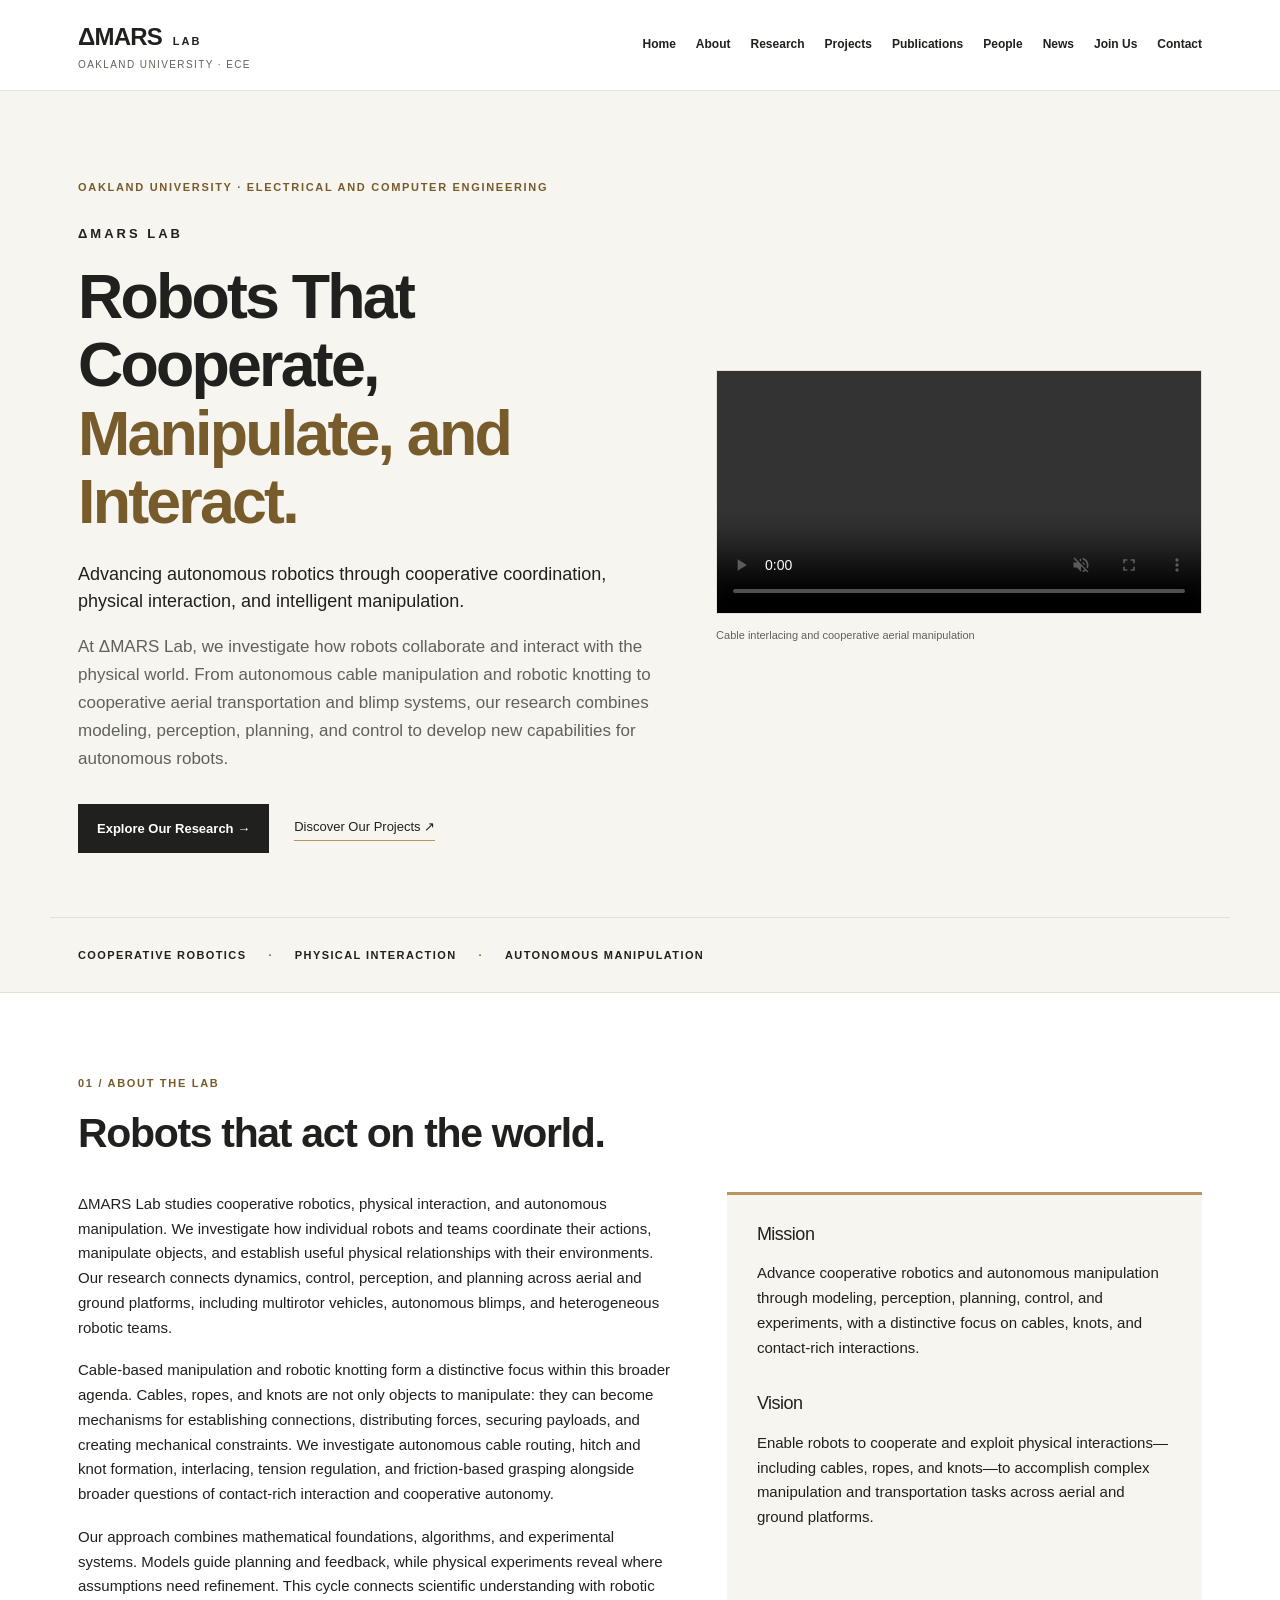
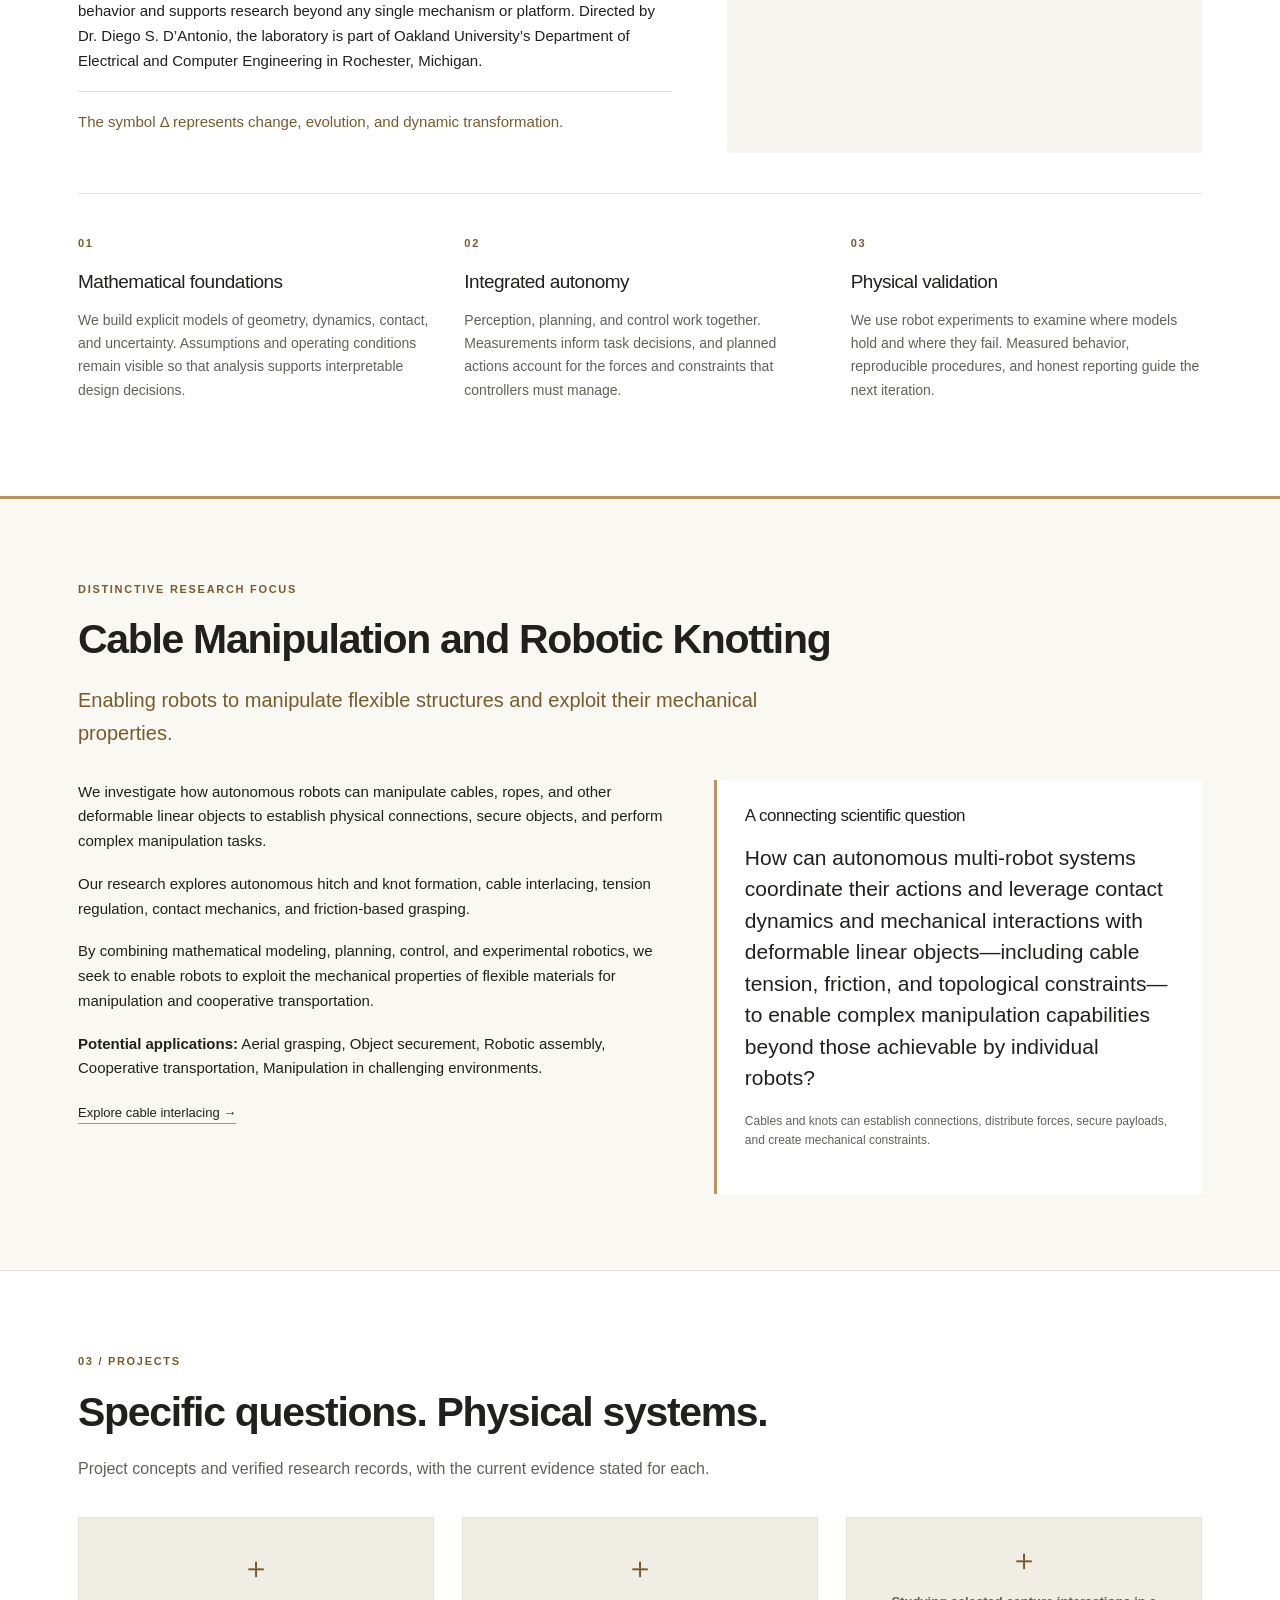
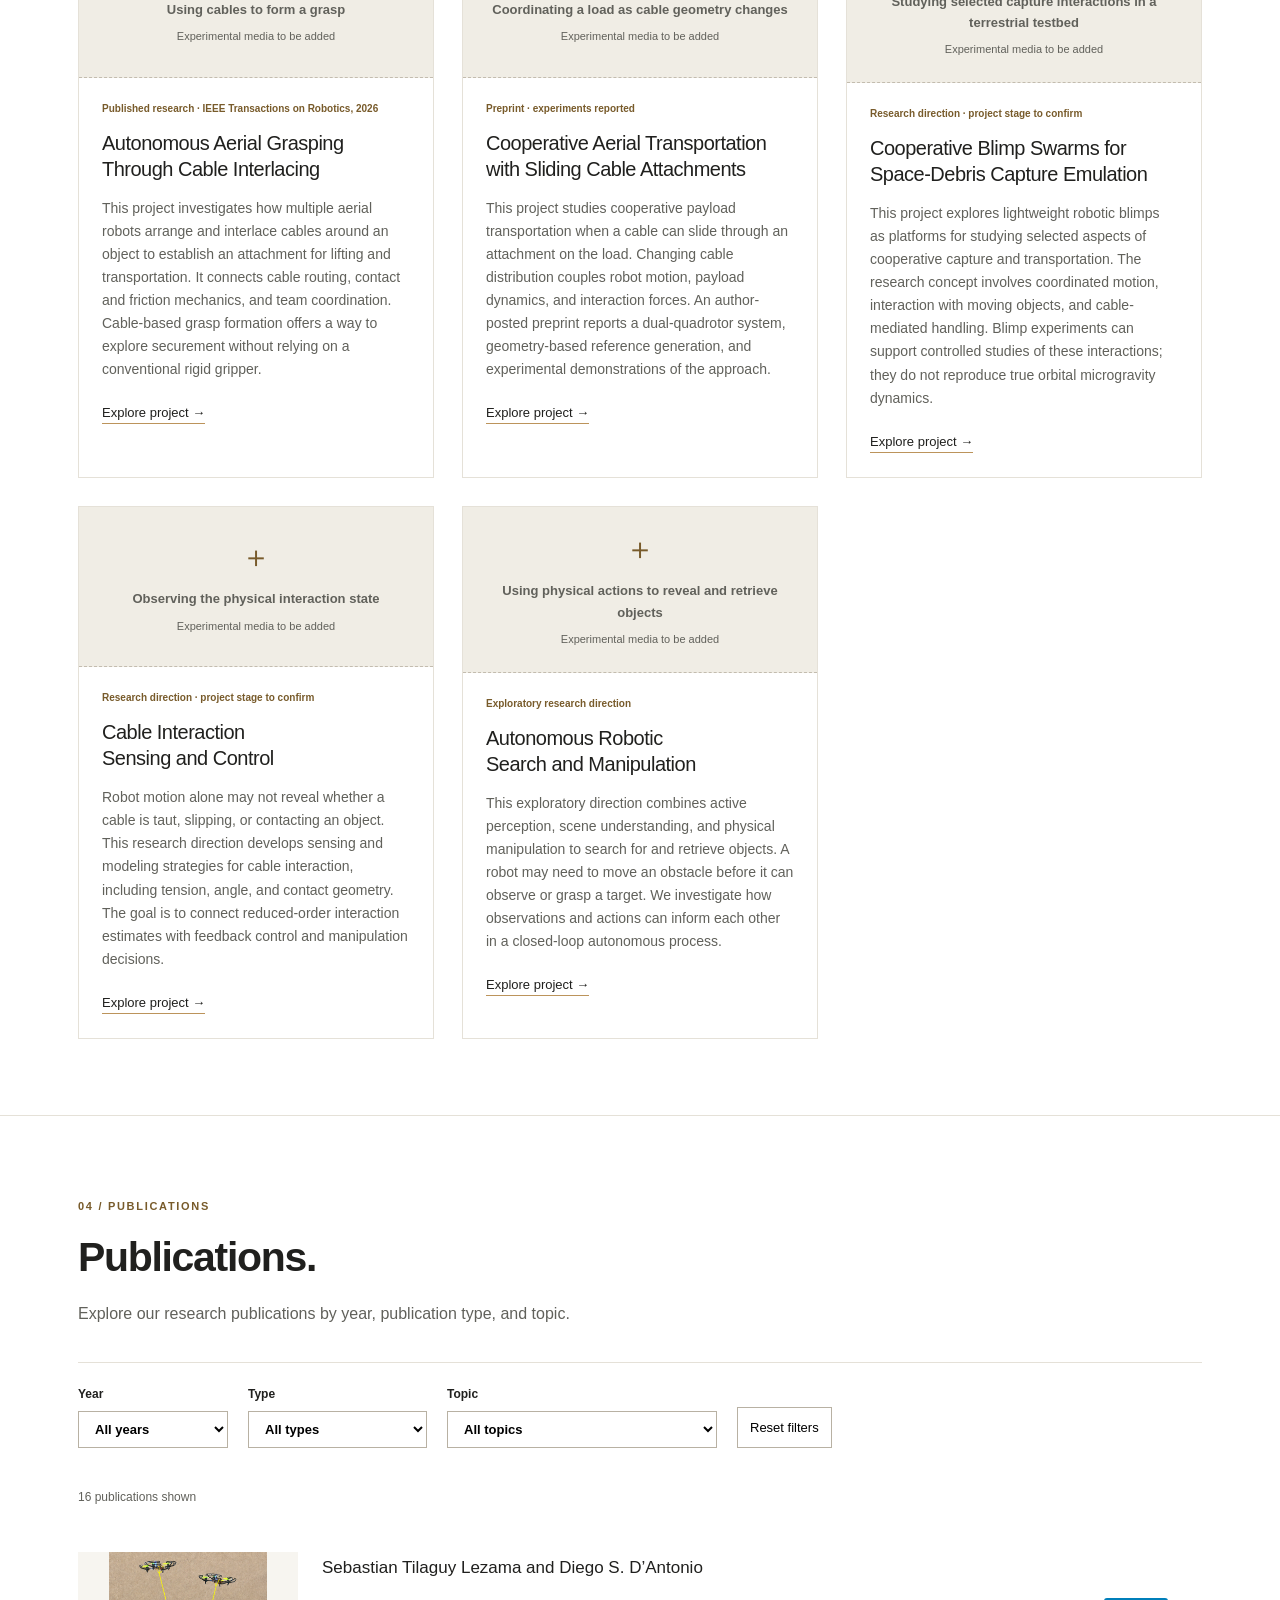
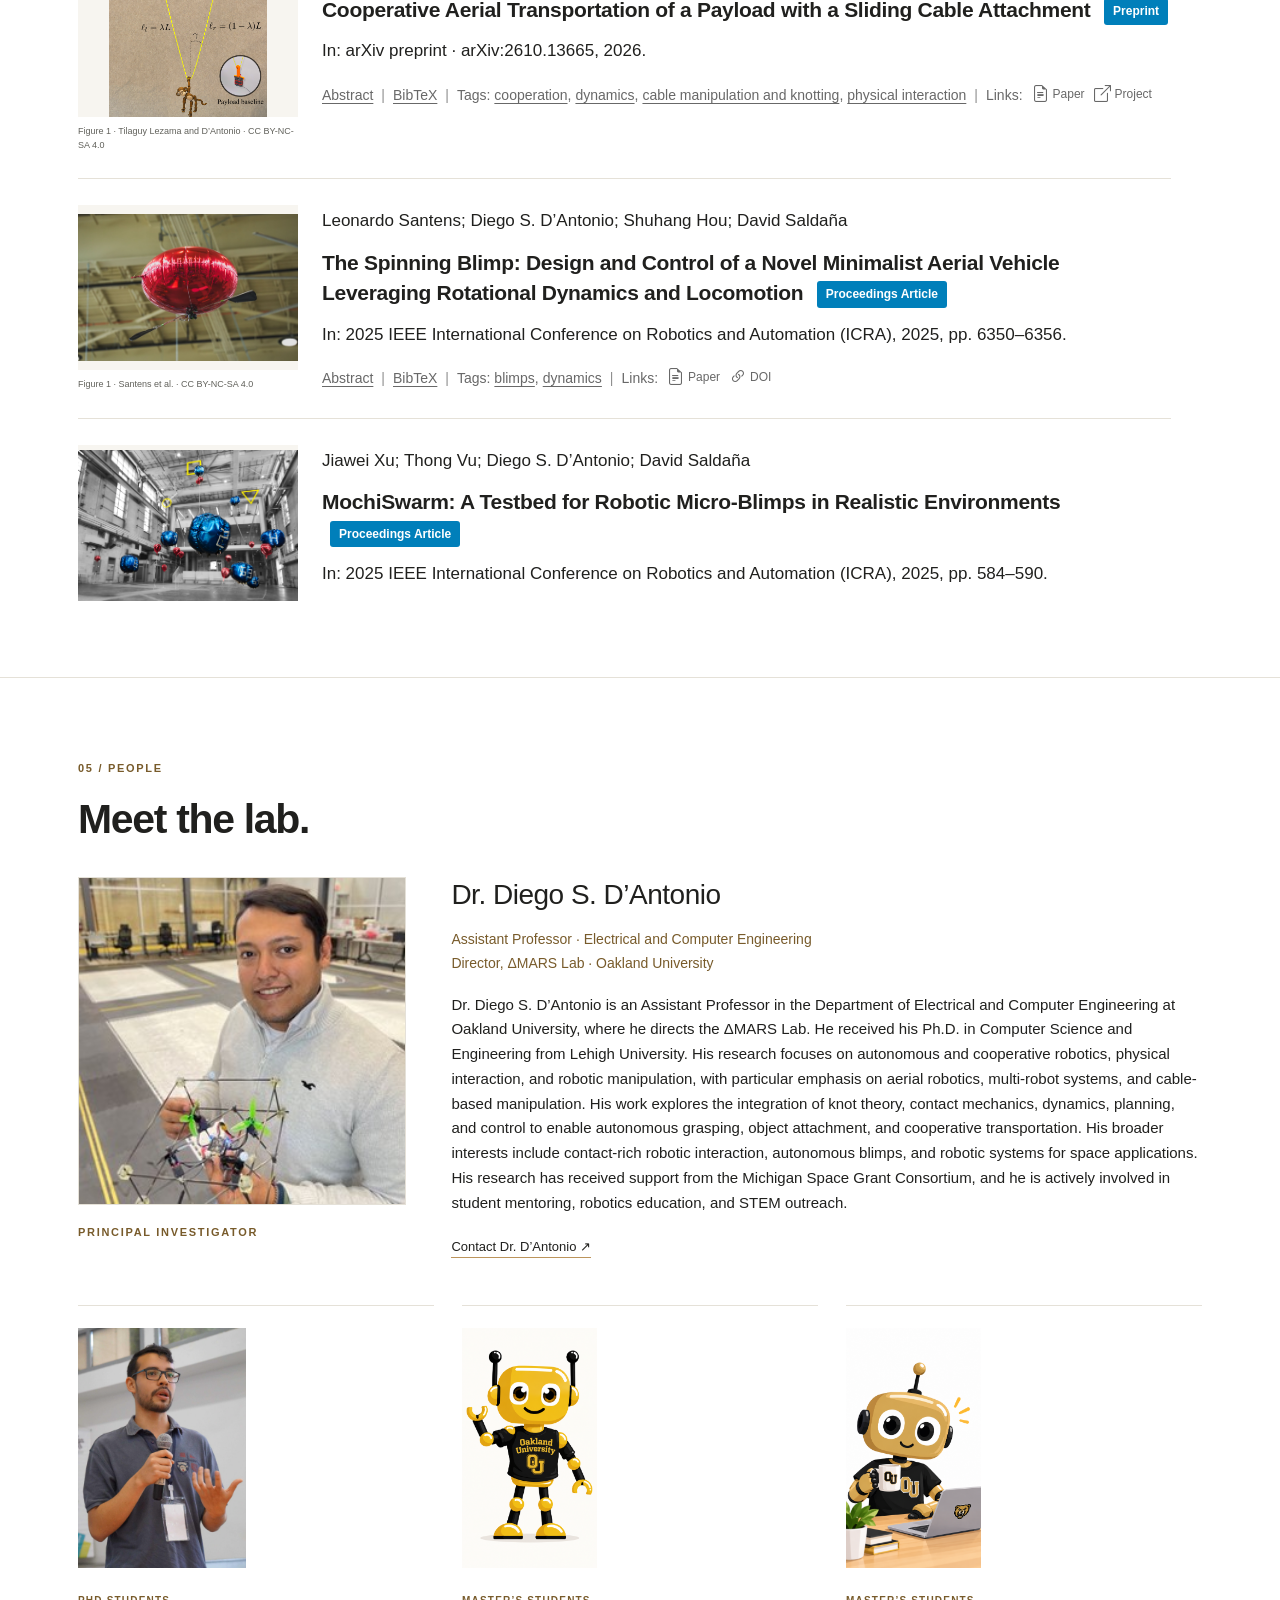
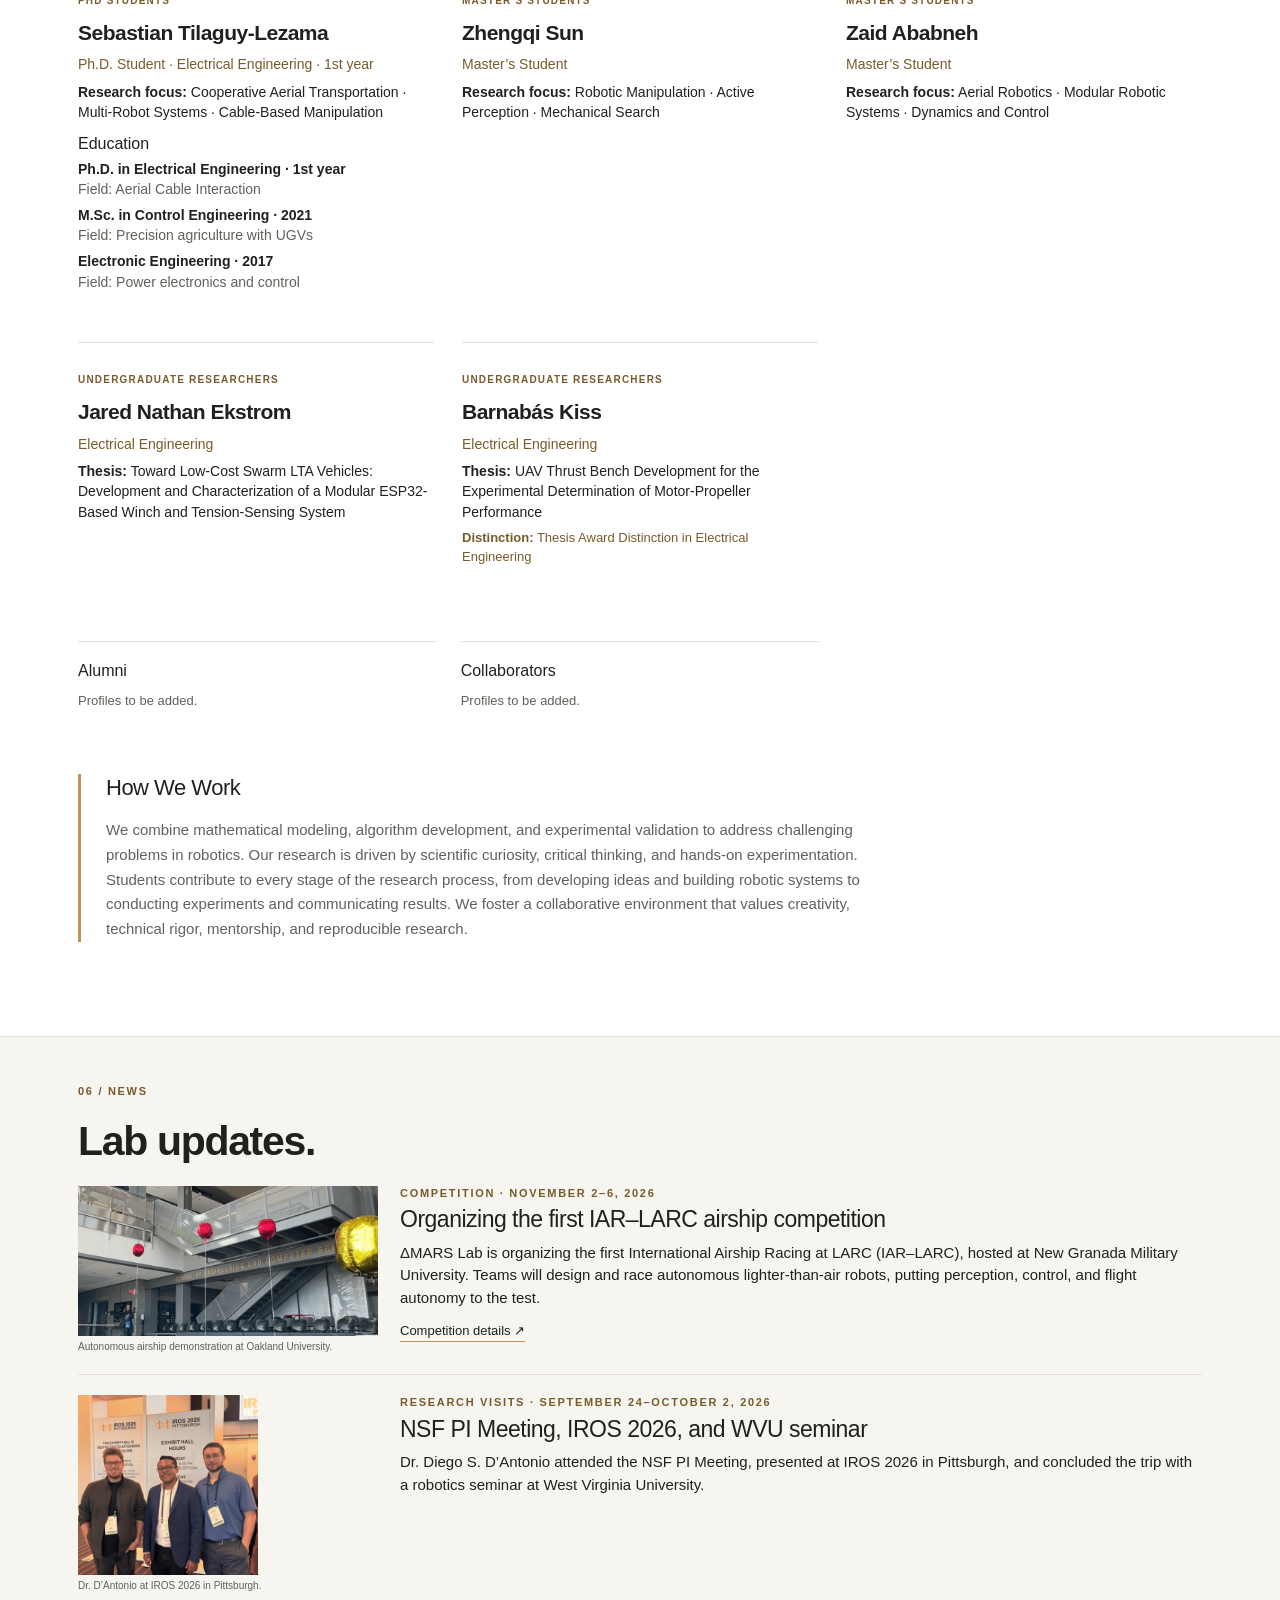
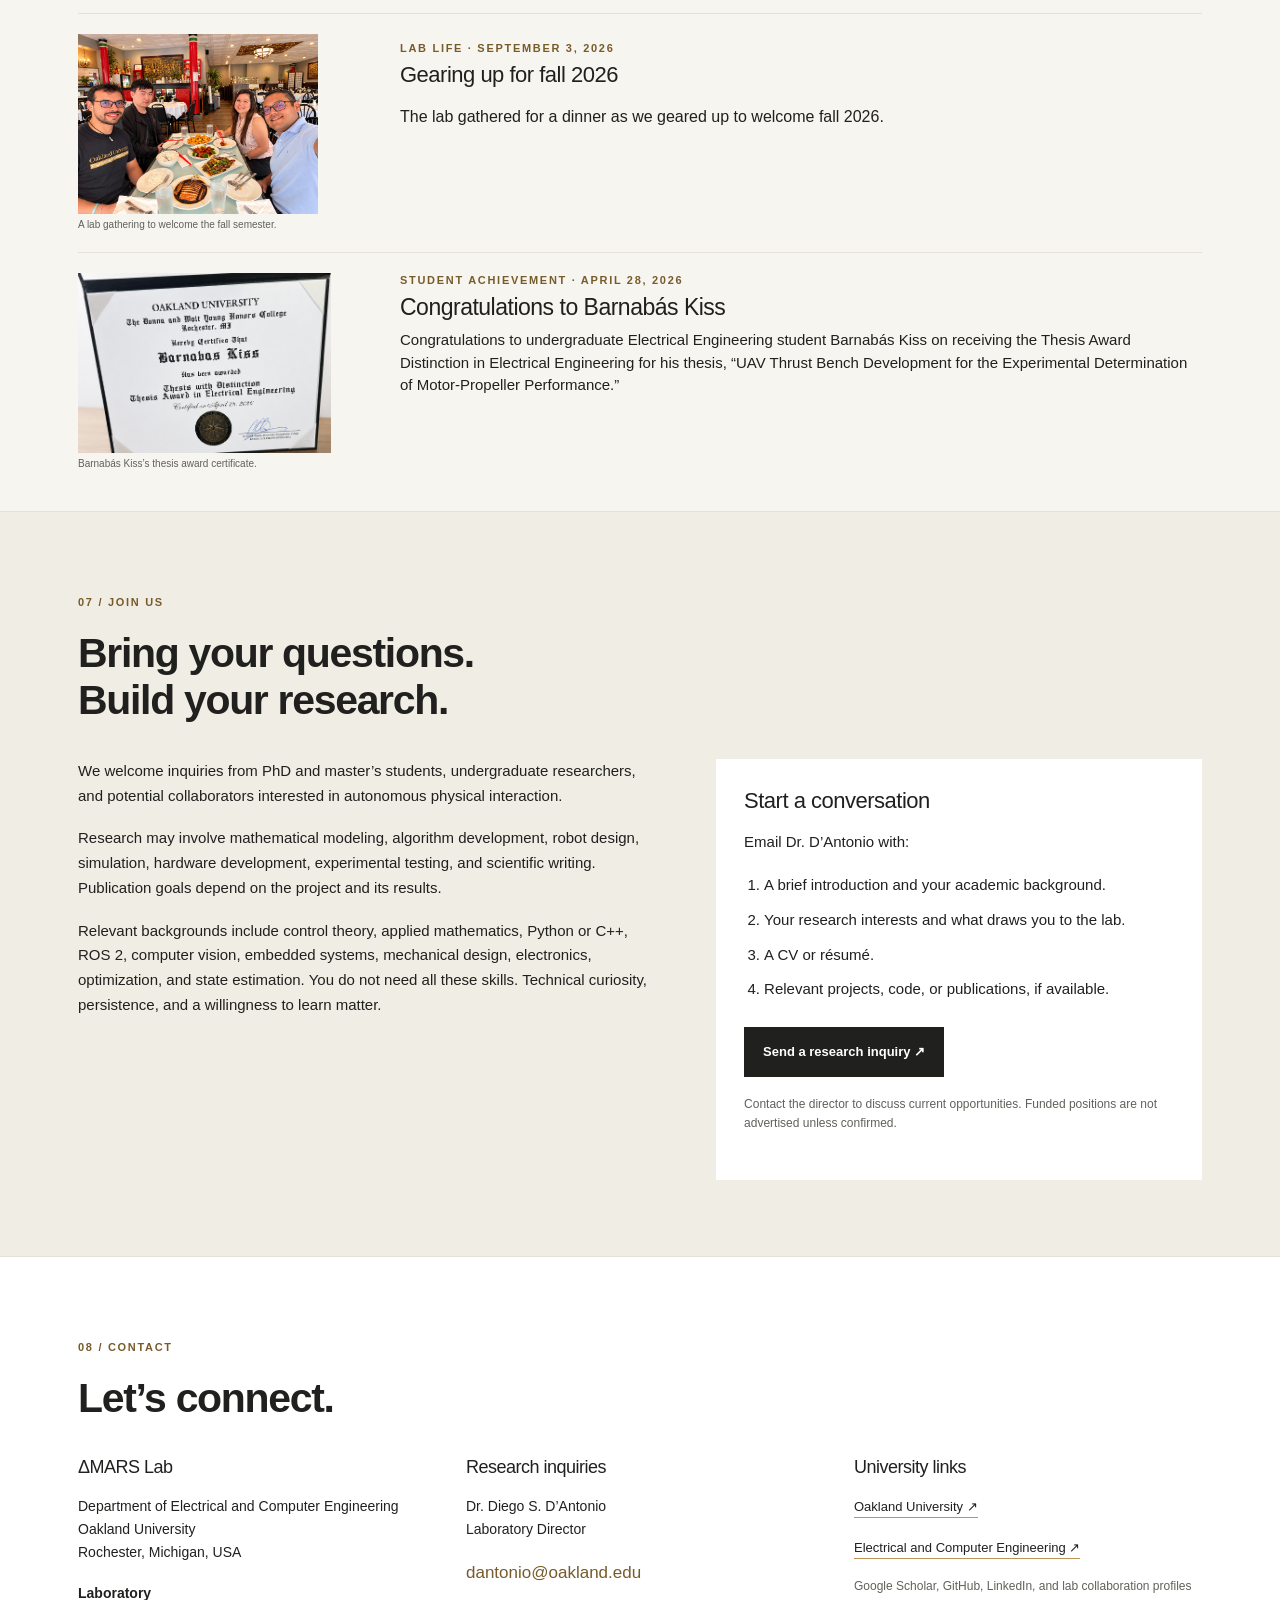
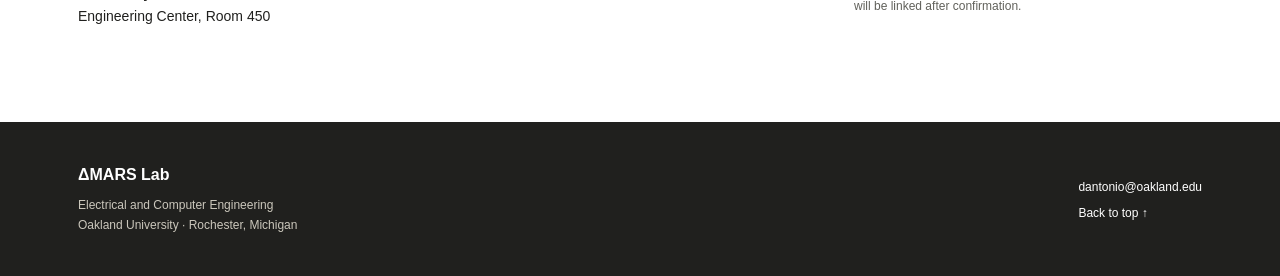
==== index.html @ 4a713a2d "Update How We Work research culture text" ====
<!DOCTYPE html>
<html lang="en"><head><meta charset="utf-8"><meta name="viewport" content="width=device-width, initial-scale=1">
<title>Robots That Cooperate, Manipulate, and Interact. | ΔMARS Lab · Oakland University</title><meta name="description" content="ΔMARS Lab at Oakland University studies cooperative robotics, physical interaction, and autonomous manipulation, with a distinctive focus on cables and robotic knotting.">
<meta property="og:title" content="Robots That Cooperate, Manipulate, and Interact. | ΔMARS Lab"><meta property="og:description" content="Advancing autonomous robotics through cooperative coordination, physical interaction, and intelligent manipulation."><meta property="og:type" content="website">
<link rel="icon" href="assets/img/lab-mark.svg" type="image/svg+xml"><link rel="stylesheet" href="assets/vendor/bootstrap/css/bootstrap.min.css"><link rel="stylesheet" href="assets/css/lab.css?v=20261014"><link rel="stylesheet" href="assets/vendor/bootstrap-icons/bootstrap-icons.css"></head>
<body><a class="skip-link" href="#main">Skip to content</a><header class="lab-header"><div class="container header-inner"><a class="brand" href="index.html"><span class="brand-name">ΔMARS <span>LAB</span></span><span class="brand-affiliation">Oakland University · ECE</span></a><button class="menu-toggle" type="button" aria-controls="navigation" aria-expanded="false">Menu</button><nav id="navigation" aria-label="Main navigation"><a href="#hero">Home</a><a href="#about">About</a><a href="#research">Research</a><a href="#projects">Projects</a><a href="#publications">Publications</a><a href="#people">People</a><a href="#news">News</a><a href="#join">Join Us</a><a href="#contact">Contact</a></nav></div></header>
<main id="main"><section id="hero" class="lab-hero"><div class="container hero-grid"><div><span class="eyebrow">Oakland University · Electrical and Computer Engineering</span><p class="hero-lab">ΔMARS LAB</p><h1>Robots That Cooperate,<br><span>Manipulate, and Interact.</span></h1><p class="hero-support">Advancing autonomous robotics through cooperative coordination, physical interaction, and intelligent manipulation.</p><p class="hero-description">At ΔMARS Lab, we investigate how robots collaborate and interact with the physical world. From autonomous cable manipulation and robotic knotting to cooperative aerial transportation and blimp systems, our research combines modeling, perception, planning, and control to develop new capabilities for autonomous robots.</p><div class="hero-links"><a class="lab-button" href="#research">Explore Our Research <span aria-hidden="true">→</span></a><a class="text-link" href="#projects">Discover Our Projects <span aria-hidden="true">↗</span></a></div></div><figure class="hero-media"><video class="hero-experiment" src="assets/img/hitches.mp4" width="338" height="190" aria-label="Aerial robots manipulating cables around a cylindrical object during a laboratory experiment." autoplay muted loop playsinline controls preload="metadata"></video><figcaption class="media-caption">Cable interlacing and cooperative aerial manipulation</figcaption></figure></div><div class="container research-path"><span>Cooperative robotics</span><span aria-hidden="true">·</span><span>Physical interaction</span><span aria-hidden="true">·</span><span>Autonomous manipulation</span></div></section><section id="about" class="content-section"><div class="container"><div class="section-intro"><span class="eyebrow">01 / About the lab</span><h2>Robots that act on the world.</h2></div><div class="about-grid"><div><p>ΔMARS Lab studies cooperative robotics, physical interaction, and autonomous manipulation. We investigate how individual robots and teams coordinate their actions, manipulate objects, and establish useful physical relationships with their environments. Our research connects dynamics, control, perception, and planning across aerial and ground platforms, including multirotor vehicles, autonomous blimps, and heterogeneous robotic teams.</p><p>Cable-based manipulation and robotic knotting form a distinctive focus within this broader agenda. Cables, ropes, and knots are not only objects to manipulate: they can become mechanisms for establishing connections, distributing forces, securing payloads, and creating mechanical constraints. We investigate autonomous cable routing, hitch and knot formation, interlacing, tension regulation, and friction-based grasping alongside broader questions of contact-rich interaction and cooperative autonomy.</p><p>Our approach combines mathematical foundations, algorithms, and experimental systems. Models guide planning and feedback, while physical experiments reveal where assumptions need refinement. This cycle connects scientific understanding with robotic behavior and supports research beyond any single mechanism or platform. Directed by Dr. Diego S. D’Antonio, the laboratory is part of Oakland University’s Department of Electrical and Computer Engineering in Rochester, Michigan.</p><p class="name-note">The symbol Δ represents change, evolution, and dynamic transformation.</p></div><div class="statement-panel"><h3>Mission</h3><p>Advance cooperative robotics and autonomous manipulation through modeling, perception, planning, control, and experiments, with a distinctive focus on cables, knots, and contact-rich interactions.</p><h3>Vision</h3><p>Enable robots to cooperate and exploit physical interactions—including cables, ropes, and knots—to accomplish complex manipulation and transportation tasks across aerial and ground platforms.</p></div></div><div class="principle-grid"><article><span class="eyebrow">01</span><h3>Mathematical foundations</h3><p>We build explicit models of geometry, dynamics, contact, and uncertainty. Assumptions and operating conditions remain visible so that analysis supports interpretable design decisions.</p></article><article><span class="eyebrow">02</span><h3>Integrated autonomy</h3><p>Perception, planning, and control work together. Measurements inform task decisions, and planned actions account for the forces and constraints that controllers must manage.</p></article><article><span class="eyebrow">03</span><h3>Physical validation</h3><p>We use robot experiments to examine where models hold and where they fail. Measured behavior, reproducible procedures, and honest reporting guide the next iteration.</p></article></div></div></section><section id="research" class="content-section featured-focus"><div class="container"><span class="eyebrow">Distinctive research focus</span><h2>Cable Manipulation and Robotic Knotting</h2><p class="focus-subtitle">Enabling robots to manipulate flexible structures and exploit their mechanical properties.</p><div class="focus-grid"><div><p>We investigate how autonomous robots can manipulate cables, ropes, and other deformable linear objects to establish physical connections, secure objects, and perform complex manipulation tasks.</p><p>Our research explores autonomous hitch and knot formation, cable interlacing, tension regulation, contact mechanics, and friction-based grasping.</p><p>By combining mathematical modeling, planning, control, and experimental robotics, we seek to enable robots to exploit the mechanical properties of flexible materials for manipulation and cooperative transportation.</p><p><strong>Potential applications:</strong> Aerial grasping, Object securement, Robotic assembly, Cooperative transportation, Manipulation in challenging environments.</p><a class="text-link" href="project-cable-interlacing.html">Explore cable interlacing →</a></div><div class="scientific-question"><h3>A connecting scientific question</h3><p>How can autonomous multi-robot systems coordinate their actions and leverage contact dynamics and mechanical interactions with deformable linear objects—including cable tension, friction, and topological constraints—to enable complex manipulation capabilities beyond those achievable by individual robots?</p><p class="small-note">Cables and knots can establish connections, distribute forces, secure payloads, and create mechanical constraints.</p></div></div></div></section><section id="projects" class="content-section"><div class="container"><div class="section-intro"><span class="eyebrow">03 / Projects</span><h2>Specific questions. Physical systems.</h2><p class="section-description">Project concepts and verified research records, with the current evidence stated for each.</p></div><div class="projects-grid"><article class="project-card"><div class="media-slot"><span class="media-cross" aria-hidden="true">＋</span><span>Using cables to form a grasp</span><small>Experimental media to be added</small></div><div class="card-body"><span class="status">Published research · IEEE Transactions on Robotics, 2026</span><h3><a href="project-cable-interlacing.html">Autonomous Aerial Grasping Through Cable Interlacing</a></h3><p>This project investigates how multiple aerial robots arrange and interlace cables around an object to establish an attachment for lifting and transportation. It connects cable routing, contact and friction mechanics, and team coordination. Cable-based grasp formation offers a way to explore securement without relying on a conventional rigid gripper.</p><a class="text-link" href="project-cable-interlacing.html">Explore project <span aria-hidden="true">→</span></a></div></article><article class="project-card"><div class="media-slot"><span class="media-cross" aria-hidden="true">＋</span><span>Coordinating a load as cable geometry changes</span><small>Experimental media to be added</small></div><div class="card-body"><span class="status">Preprint · experiments reported</span><h3><a href="project-sliding-transport.html">Cooperative Aerial Transportation with Sliding Cable Attachments</a></h3><p>This project studies cooperative payload transportation when a cable can slide through an attachment on the load. Changing cable distribution couples robot motion, payload dynamics, and interaction forces. An author-posted preprint reports a dual-quadrotor system, geometry-based reference generation, and experimental demonstrations of the approach.</p><a class="text-link" href="project-sliding-transport.html">Explore project <span aria-hidden="true">→</span></a></div></article><article class="project-card"><div class="media-slot"><span class="media-cross" aria-hidden="true">＋</span><span>Studying selected capture interactions in a terrestrial testbed</span><small>Experimental media to be added</small></div><div class="card-body"><span class="status">Research direction · project stage to confirm</span><h3><a href="project-blimp-capture.html">Cooperative Blimp Swarms for Space-Debris Capture Emulation</a></h3><p>This project explores lightweight robotic blimps as platforms for studying selected aspects of cooperative capture and transportation. The research concept involves coordinated motion, interaction with moving objects, and cable-mediated handling. Blimp experiments can support controlled studies of these interactions; they do not reproduce true orbital microgravity dynamics.</p><a class="text-link" href="project-blimp-capture.html">Explore project <span aria-hidden="true">→</span></a></div></article><article class="project-card"><div class="media-slot"><span class="media-cross" aria-hidden="true">＋</span><span>Observing the physical interaction state</span><small>Experimental media to be added</small></div><div class="card-body"><span class="status">Research direction · project stage to confirm</span><h3><a href="project-cable-sensing.html">Cable Interaction Sensing and Control</a></h3><p>Robot motion alone may not reveal whether a cable is taut, slipping, or contacting an object. This research direction develops sensing and modeling strategies for cable interaction, including tension, angle, and contact geometry. The goal is to connect reduced-order interaction estimates with feedback control and manipulation decisions.</p><a class="text-link" href="project-cable-sensing.html">Explore project <span aria-hidden="true">→</span></a></div></article><article class="project-card"><div class="media-slot"><span class="media-cross" aria-hidden="true">＋</span><span>Using physical actions to reveal and retrieve objects</span><small>Experimental media to be added</small></div><div class="card-body"><span class="status">Exploratory research direction</span><h3><a href="project-robot-search.html">Autonomous Robotic Search and Manipulation</a></h3><p>This exploratory direction combines active perception, scene understanding, and physical manipulation to search for and retrieve objects. A robot may need to move an obstacle before it can observe or grasp a target. We investigate how observations and actions can inform each other in a closed-loop autonomous process.</p><a class="text-link" href="project-robot-search.html">Explore project <span aria-hidden="true">→</span></a></div></article></div></div></section><section id="publications" class="content-section"><div class="container"><div class="section-intro"><span class="eyebrow">04 / Publications</span><h2>Publications.</h2><p class="section-description">Explore our research publications by year, publication type, and topic.</p></div><div class="filters" aria-label="Publication filters"><label>Year<select id="filter-year"><option value="all">All years</option><option>2026</option><option>2025</option><option>2023</option><option>2022</option><option>2021</option></select></label><label>Type<select id="filter-type"><option value="all">All types</option><option>Journal article</option><option>Conference paper</option><option>Preprint</option><option>Thesis</option><option>Presentation</option></select></label><label>Topic<select id="filter-topic"><option value="all">All topics</option><option>Blimps</option><option>Cable manipulation and knotting</option><option>Cooperation</option><option>Dynamics</option><option>Modular aerial robots</option><option>Perception and planning</option><option>Physical interaction</option><option>Task allocation</option></select></label><button id="reset-filters" type="button">Reset filters</button></div><p id="publication-count" class="small-note" role="status" aria-live="polite">16 publications shown</p><div id="publication-list" class="is-expanded" tabindex="0" role="region" aria-label="Research papers"><article class="publication publication-row" data-year="2026" data-type="Preprint" data-topics="Cooperation|Dynamics|Cable manipulation and knotting|Physical interaction"><div class="publication-thumbnail"><img src="assets/img/sliding-cable-paper.png" alt="Two quadrotors transporting a payload with a single cable sliding through a payload-mounted hook; annotated cable lengths and system geometry." loading="lazy"><p class="publication-image-credit"><a href="https://arxiv.org/html/2610.13665v1">Figure 1 · Tilaguy Lezama and D’Antonio</a> · <a href="https://creativecommons.org/licenses/by-nc-sa/4.0/">CC BY-NC-SA 4.0</a></p></div><div class="publication-content"><p class="publication-authors">Sebastian Tilaguy Lezama and Diego S. D’Antonio</p><h3 class="publication-title">Cooperative Aerial Transportation of a Payload with a Sliding Cable Attachment <span class="publication-badge">Preprint</span></h3><p class="publication-venue">In: arXiv preprint · arXiv:2610.13665, 2026.</p><div class="publication-meta"><button type="button" class="publication-disclosure" aria-expanded="false" aria-controls="abstract-sliding-preprint">Abstract</button><span class="meta-separator" aria-hidden="true">|</span><button type="button" class="publication-disclosure" aria-expanded="false" aria-controls="bibtex-sliding-preprint">BibTeX</button><span class="meta-separator" aria-hidden="true">|</span><span class="publication-tags"><span>Tags:</span> <button class="publication-tag" type="button" data-topic="Cooperation">cooperation</button><button class="publication-tag" type="button" data-topic="Dynamics">dynamics</button><button class="publication-tag" type="button" data-topic="Cable manipulation and knotting">cable manipulation and knotting</button><button class="publication-tag" type="button" data-topic="Physical interaction">physical interaction</button></span><span class="meta-separator" aria-hidden="true">|</span><span class="publication-resources"><span>Links:</span> <a href="https://arxiv.org/html/2610.13665v1" class="publication-resource" aria-label="Paper: Cooperative Aerial Transportation of a Payload with a Sliding Cable Attachment" title="Paper"><i class="bi bi-file-earmark-text" aria-hidden="true"></i><span>Paper</span></a><a href="project-sliding-transport.html" class="publication-resource" aria-label="Project: Cooperative Aerial Transportation of a Payload with a Sliding Cable Attachment" title="Project"><i class="bi bi-box-arrow-up-right" aria-hidden="true"></i><span>Project</span></a></span></div><div id="abstract-sliding-preprint" class="publication-panel" hidden><h4>Abstract summary</h4><p>Two quadrotors share a cable that slides through a hook on a suspended payload. The study models how cable redistribution couples vehicle motion and load dynamics, then develops geometrically feasible motion references subject to tension and actuation constraints. Physical experiments examine the resulting cooperative transportation approach.</p></div><div id="bibtex-sliding-preprint" class="publication-panel" hidden><h4>BibTeX</h4><pre><code>@misc{tilaguylezama2026sliding,
  title = {Cooperative Aerial Transportation of a Payload with a Sliding Cable Attachment},
  author = {Tilaguy Lezama, Sebastian and D&#x27;Antonio, Diego S.},
  year = {2026},
  eprint = {2610.13665},
  archivePrefix = {arXiv},
  primaryClass = {cs.RO},
  url = {https://arxiv.org/html/2610.13665v1}
}</code></pre></div></div></article><article class="publication publication-row" data-year="2025" data-type="Conference paper" data-topics="Blimps|Dynamics"><div class="publication-thumbnail"><img src="assets/img/spinning-blimp-paper.png" alt="Red Spinning Blimp with wings and propellers flying inside a laboratory." loading="lazy"><p class="publication-image-credit"><a href="https://arxiv.org/html/2503.04112v1">Figure 1 · Santens et al.</a> · <a href="https://creativecommons.org/licenses/by-nc-sa/4.0/">CC BY-NC-SA 4.0</a></p></div><div class="publication-content"><p class="publication-authors">Leonardo Santens; Diego S. D’Antonio; Shuhang Hou; David Saldaña</p><h3 class="publication-title">The Spinning Blimp: Design and Control of a Novel Minimalist Aerial Vehicle Leveraging Rotational Dynamics and Locomotion <span class="publication-badge">Proceedings Article</span></h3><p class="publication-venue">In: 2025 IEEE International Conference on Robotics and Automation (ICRA), 2025, pp. 6350–6356.</p><div class="publication-meta"><button type="button" class="publication-disclosure" aria-expanded="false" aria-controls="abstract-spiningblimp">Abstract</button><span class="meta-separator" aria-hidden="true">|</span><button type="button" class="publication-disclosure" aria-expanded="false" aria-controls="bibtex-spiningblimp">BibTeX</button><span class="meta-separator" aria-hidden="true">|</span><span class="publication-tags"><span>Tags:</span> <button class="publication-tag" type="button" data-topic="Blimps">blimps</button><button class="publication-tag" type="button" data-topic="Dynamics">dynamics</button></span><span class="meta-separator" aria-hidden="true">|</span><span class="publication-resources"><span>Links:</span> <a href="https://arxiv.org/html/2503.04112v1" class="publication-resource" aria-label="Paper: The Spinning Blimp: Design and Control of a Novel Minimalist Aerial Vehicle Leveraging Rotational Dynamics and Locomotion" title="Paper"><i class="bi bi-file-earmark-text" aria-hidden="true"></i><span>Paper</span></a><a href="https://doi.org/10.1109/ICRA55743.2025.11128265" class="publication-resource" aria-label="DOI: The Spinning Blimp: Design and Control of a Novel Minimalist Aerial Vehicle Leveraging Rotational Dynamics and Locomotion" title="DOI"><i class="bi bi-link-45deg" aria-hidden="true"></i><span>DOI</span></a></span></div><div id="abstract-spiningblimp" class="publication-panel" hidden><h4>Abstract summary</h4><p>Introduces a lighter-than-air vehicle that uses rotational motion and passive stabilization. The design combines buoyancy with a control strategy for translational motion and is evaluated through flight experiments.</p></div><div id="bibtex-spiningblimp" class="publication-panel" hidden><h4>BibTeX</h4><pre><code>@INPROCEEDINGS{spiningblimp,
  author = {Santens, Leonardo and D&#x27;Antonio, Diego S. and Hou, Shuhang and Saldaña, David},
  booktitle = {2025 IEEE International Conference on Robotics and Automation (ICRA)},
  title = {The Spinning Blimp: Design and Control of a Novel Minimalist Aerial Vehicle Leveraging Rotational Dynamics and Locomotion},
  year = {2025},
  pages = {6350-6356},
  doi = {10.1109/ICRA55743.2025.11128265}
}</code></pre></div></div></article><article class="publication publication-row" data-year="2025" data-type="Conference paper" data-topics="Blimps|Cooperation|Perception and planning"><div class="publication-thumbnail"><img src="assets/img/mochiswarm-paper.png" alt="Blue robotic micro-blimps performing pickup and delivery of red target balloons through yellow hoops in an industrial highbay." loading="lazy"><p class="publication-image-credit"><a href="https://arxiv.org/html/2503.03077v1">Figure 1 · Xu et al.</a> · <a href="https://creativecommons.org/licenses/by-nc-nd/4.0/">CC BY-NC-ND 4.0</a></p></div><div class="publication-content"><p class="publication-authors">Jiawei Xu; Thong Vu; Diego S. D’Antonio; David Saldaña</p><h3 class="publication-title">MochiSwarm: A Testbed for Robotic Micro-Blimps in Realistic Environments <span class="publication-badge">Proceedings Article</span></h3><p class="publication-venue">In: 2025 IEEE International Conference on Robotics and Automation (ICRA), 2025, pp. 584–590.</p><div class="publication-meta"><button type="button" class="publication-disclosure" aria-expanded="false" aria-controls="abstract-blimpswarm">Abstract</button><span class="meta-separator" aria-hidden="true">|</span><button type="button" class="publication-disclosure" aria-expanded="false" aria-controls="bibtex-blimpswarm">BibTeX</button><span class="meta-separator" aria-hidden="true">|</span><span class="publication-tags"><span>Tags:</span> <button class="publication-tag" type="button" data-topic="Blimps">blimps</button><button class="publication-tag" type="button" data-topic="Cooperation">cooperation</button><button class="publication-tag" type="button" data-topic="Perception and planning">perception and planning</button></span><span class="meta-separator" aria-hidden="true">|</span><span class="publication-resources"><span>Links:</span> <a href="https://arxiv.org/html/2503.03077v1" class="publication-resource" aria-label="Paper: MochiSwarm: A Testbed for Robotic Micro-Blimps in Realistic Environments" title="Paper"><i class="bi bi-file-earmark-text" aria-hidden="true"></i><span>Paper</span></a><a href="https://youtu.be/75gfIlPtrBU" class="publication-resource" aria-label="Video: MochiSwarm: A Testbed for Robotic Micro-Blimps in Realistic Environments" title="Video"><i class="bi bi-youtube" aria-hidden="true"></i><span>Video</span></a><a href="https://doi.org/10.1109/ICRA55743.2025.11127424" class="publication-resource" aria-label="DOI: MochiSwarm: A Testbed for Robotic Micro-Blimps in Realistic Environments" title="DOI"><i class="bi bi-link-45deg" aria-hidden="true"></i><span>DOI</span></a></span></div><div id="abstract-blimpswarm" class="publication-panel" hidden><h4>Abstract summary</h4><p>Presents a modular robotic blimp testbed integrating hardware, software, and onboard perception. Experiments examine autonomous pickup and delivery by multiple blimps without external localization infrastructure.</p></div><div id="bibtex-blimpswarm" class="publication-panel" hidden><h4>BibTeX</h4><pre><code>@INPROCEEDINGS{blimpswarm,
  author = {Xu, Jiawei and Vu, Thong and D&#x27;Antonio, Diego S. and Saldaña, David},
  booktitle = {2025 IEEE International Conference on Robotics and Automation (ICRA)},
  title = {MochiSwarm: A Testbed for Robotic Micro-Blimps in Realistic Environments},
  year = {2025},
  pages = {584-590},
  doi = {10.1109/ICRA55743.2025.11127424}
}</code></pre></div></div></article><article class="publication publication-row" data-year="2026" data-type="Journal article" data-topics="Cable manipulation and knotting|Cooperation|Physical interaction|Dynamics"><div class="publication-thumbnail"><video src="assets/img/hitches.mp4" aria-label="Multiple aerial robots manipulating cables around a cylindrical payload in a laboratory experiment." loading="lazy" autoplay muted loop playsinline controls preload="metadata"></video><p class="publication-image-credit"><a href="https://ieeexplore.ieee.org/document/11455389">Cable-interlacing demonstration · supplied by the author</a></p></div><div class="publication-content"><p class="publication-authors">Diego S. D’Antonio; Tongshu Wu; Subhrajit Bhattacharya; David Saldaña</p><h3 class="publication-title">From Hitch to Lift: Autonomous Cable Interlacing by Multi-UAV Teams for Aerial Grasping and Transportation <span class="publication-badge">Journal Article</span></h3><p class="publication-venue">In: IEEE Transactions on Robotics, 2026, pp. 1–16.</p><div class="publication-meta"><button type="button" class="publication-disclosure" aria-expanded="false" aria-controls="abstract-hitches2026">Abstract</button><span class="meta-separator" aria-hidden="true">|</span><button type="button" class="publication-disclosure" aria-expanded="false" aria-controls="bibtex-hitches2026">BibTeX</button><span class="meta-separator" aria-hidden="true">|</span><span class="publication-tags"><span>Tags:</span> <button class="publication-tag" type="button" data-topic="Cable manipulation and knotting">cable manipulation and knotting</button><button class="publication-tag" type="button" data-topic="Cooperation">cooperation</button><button class="publication-tag" type="button" data-topic="Physical interaction">physical interaction</button><button class="publication-tag" type="button" data-topic="Dynamics">dynamics</button></span><span class="meta-separator" aria-hidden="true">|</span><span class="publication-resources"><span>Links:</span> <a href="https://ieeexplore.ieee.org/document/11455389" class="publication-resource" aria-label="Paper: From Hitch to Lift: Autonomous Cable Interlacing by Multi-UAV Teams for Aerial Grasping and Transportation" title="Paper"><i class="bi bi-file-earmark-text" aria-hidden="true"></i><span>Paper</span></a><a href="https://doi.org/10.1109/TRO.2026.3677011" class="publication-resource" aria-label="DOI: From Hitch to Lift: Autonomous Cable Interlacing by Multi-UAV Teams for Aerial Grasping and Transportation" title="DOI"><i class="bi bi-link-45deg" aria-hidden="true"></i><span>DOI</span></a><a href="project-cable-interlacing.html" class="publication-resource" aria-label="Project: From Hitch to Lift: Autonomous Cable Interlacing by Multi-UAV Teams for Aerial Grasping and Transportation" title="Project"><i class="bi bi-box-arrow-up-right" aria-hidden="true"></i><span>Project</span></a></span></div><div id="abstract-hitches2026" class="publication-panel" hidden><h4>Abstract summary</h4><p>Investigates autonomous cable interlacing by UAV teams to establish grasps for object lifting and transportation. The research connects cable routing, contact and friction mechanics, and coordinated aerial manipulation.</p></div><div id="bibtex-hitches2026" class="publication-panel" hidden><h4>BibTeX</h4><pre><code>@ARTICLE{hitches2026,
  author = {D&#x27;Antonio, Diego S. and Wu, Tongshu and Bhattacharya, Subhrajit and Saldaña, David},
  journal = {IEEE Transactions on Robotics},
  title = {From Hitch to Lift: Autonomous Cable Interlacing by Multi-UAV Teams for Aerial Grasping and Transportation},
  year = {2026},
  pages = {1-16},
  doi = {10.1109/TRO.2026.3677011}
}</code></pre></div></div></article><article class="publication publication-row" data-year="2026" data-type="Conference paper" data-topics="Cable manipulation and knotting|Cooperation|Dynamics"><div class="publication-thumbnail"><img src="assets/img/tying-knots-paper.jpg" alt="Technical diagram from the author-shared knot-formation demonstration showing cable turning points and force directions." loading="lazy"><p class="publication-image-credit"><a href="https://youtu.be/4qkVbkzWQlo">Demonstration thumbnail · Wu et al.</a></p></div><div class="publication-content"><p class="publication-authors">Tongshu Wu; Edward Lopez; Diego S. D’Antonio; David Saldaña</p><h3 class="publication-title">Tying Knots in the Air: Reducing the Number of Quadrotors for Aerial Knot Formation <span class="publication-badge">Proceedings Article</span></h3><p class="publication-venue">In: 2026 IEEE International Conference on Robotics and Automation (ICRA), 2026, pp. 9871–9878.</p><div class="publication-meta"><button type="button" class="publication-disclosure" aria-expanded="false" aria-controls="abstract-TyingKnotsintheAir">Abstract</button><span class="meta-separator" aria-hidden="true">|</span><button type="button" class="publication-disclosure" aria-expanded="false" aria-controls="bibtex-TyingKnotsintheAir">BibTeX</button><span class="meta-separator" aria-hidden="true">|</span><span class="publication-tags"><span>Tags:</span> <button class="publication-tag" type="button" data-topic="Cable manipulation and knotting">cable manipulation and knotting</button><button class="publication-tag" type="button" data-topic="Cooperation">cooperation</button><button class="publication-tag" type="button" data-topic="Dynamics">dynamics</button></span><span class="meta-separator" aria-hidden="true">|</span><span class="publication-resources"><span>Links:</span> <a href="https://doi.org/10.1109/ICRA57385.2026.11697504" class="publication-resource" aria-label="Paper: Tying Knots in the Air: Reducing the Number of Quadrotors for Aerial Knot Formation" title="Paper"><i class="bi bi-file-earmark-text" aria-hidden="true"></i><span>Paper</span></a><a href="https://youtu.be/4qkVbkzWQlo" class="publication-resource" aria-label="Video: Tying Knots in the Air: Reducing the Number of Quadrotors for Aerial Knot Formation" title="Video"><i class="bi bi-youtube" aria-hidden="true"></i><span>Video</span></a><a href="https://doi.org/10.1109/ICRA57385.2026.11697504" class="publication-resource" aria-label="DOI: Tying Knots in the Air: Reducing the Number of Quadrotors for Aerial Knot Formation" title="DOI"><i class="bi bi-link-45deg" aria-hidden="true"></i><span>DOI</span></a></span></div><div id="abstract-TyingKnotsintheAir" class="publication-panel" hidden><h4>Abstract summary</h4><p>Studies aerial knot formation with fewer quadrotors, linking coordinated robot motion with flexible-cable geometry. Citation details are supplied by the author; the linked demonstration illustrates the knot-formation research.</p></div><div id="bibtex-TyingKnotsintheAir" class="publication-panel" hidden><h4>BibTeX</h4><pre><code>@INPROCEEDINGS{TyingKnotsintheAir,
  author = {Wu, Tongshu and Lopez, Edward and D&#x27;Antonio, Diego S. and Saldaña, David},
  booktitle = {2026 IEEE International Conference on Robotics and Automation (ICRA)},
  title = {Tying Knots in the Air: Reducing the Number of Quadrotors for Aerial Knot Formation},
  year = {2026},
  pages = {9871-9878},
  doi = {10.1109/ICRA57385.2026.11697504}
}</code></pre></div></div></article><article class="publication publication-row" data-year="2022" data-type="Preprint" data-topics="Modular aerial robots|Dynamics"><div class="publication-thumbnail"><img src="assets/img/customizable-modquad-paper.jpg" alt="Research figure for Customizable-ModQuad: a Versatile Hardware-Software Platform to Develop Lightweight and Low-cost Aerial Vehicles" loading="lazy"><p class="publication-image-credit"><a href="https://youtu.be/OgBylpC3t38">Assembly demonstration thumbnail · D’Antonio et al.</a></p></div><div class="publication-content"><p class="publication-authors">Diego S. D’Antonio; Jiawei Xu; Gustavo A. Cardona; David Saldaña</p><h3 class="publication-title">Customizable-ModQuad: a Versatile Hardware-Software Platform to Develop Lightweight and Low-cost Aerial Vehicles <span class="publication-badge">Preprint</span></h3><p class="publication-venue">In: arXiv, 2022.</p><div class="publication-meta"><button type="button" class="publication-disclosure" aria-expanded="false" aria-controls="abstract-Customizable-ModQuad">Abstract</button><span class="meta-separator" aria-hidden="true">|</span><button type="button" class="publication-disclosure" aria-expanded="false" aria-controls="bibtex-Customizable-ModQuad">BibTeX</button><span class="meta-separator" aria-hidden="true">|</span><span class="publication-tags"><span>Tags:</span> <button class="publication-tag" type="button" data-topic="Modular aerial robots">modular aerial robots</button><button class="publication-tag" type="button" data-topic="Dynamics">dynamics</button></span><span class="meta-separator" aria-hidden="true">|</span><span class="publication-resources"><span>Links:</span> <a href="https://www.researchgate.net/publication/368390821_Customizable-ModQuad_a_Versatile_Hardware-Software_Platform_to_Develop_Lightweight_and_Low-cost_Aerial_Vehicles" class="publication-resource" aria-label="Paper: Customizable-ModQuad: a Versatile Hardware-Software Platform to Develop Lightweight and Low-cost Aerial Vehicles" title="Paper"><i class="bi bi-file-earmark-text" aria-hidden="true"></i><span>Paper</span></a><a href="https://youtu.be/OgBylpC3t38" class="publication-resource" aria-label="Video: Customizable-ModQuad: a Versatile Hardware-Software Platform to Develop Lightweight and Low-cost Aerial Vehicles" title="Video"><i class="bi bi-youtube" aria-hidden="true"></i><span>Video</span></a></span></div><div id="abstract-Customizable-ModQuad" class="publication-panel" hidden><h4>Abstract summary</h4><p>Presents a customizable hardware–software platform for lightweight aerial vehicles. Carbon-fiber components and printed connectors support changes to the frame, rotors, and electronics for different research configurations.</p></div><div id="bibtex-Customizable-ModQuad" class="publication-panel" hidden><h4>BibTeX</h4><pre><code>@misc{Customizable-ModQuad,
  author = {D&#x27;Antonio, Diego S. and Xu, Jiawei and Cardona, Gustavo A. and Saldaña, David},
  title = {Customizable-ModQuad: a Versatile Hardware-Software Platform to Develop Lightweight and Low-cost Aerial Vehicles},
  publisher = {arXiv},
  year = {2022},
  copyright = {Creative Commons Attribution Non Commercial Share Alike 4.0 International}
}</code></pre></div></div></article><article class="publication publication-row" data-year="2023" data-type="Conference paper" data-topics="Blimps|Physical interaction"><div class="publication-thumbnail"><img src="assets/img/lowcost-blimp-paper.jpg" alt="Research figure for A Novel Low-Cost, Recyclable, Easy-to-Build Robot Blimp For Transporting Supplies in Hard-to-Reach Locations" loading="lazy"><p class="publication-image-credit"><a href="https://arxiv.org/abs/2309.06682">Figure 1 · author-posted manuscript</a></p></div><div class="publication-content"><p class="publication-authors">Karen Li; Shuhang Hou; Matyas Negash; Jiawei Xu; Edward Jeffs; Diego S. D’Antonio; David Saldaña</p><h3 class="publication-title">A Novel Low-Cost, Recyclable, Easy-to-Build Robot Blimp For Transporting Supplies in Hard-to-Reach Locations <span class="publication-badge">Proceedings Article</span></h3><p class="publication-venue">In: 2023 IEEE Global Humanitarian Technology Conference (GHTC), 2023, pp. 36–42.</p><div class="publication-meta"><button type="button" class="publication-disclosure" aria-expanded="false" aria-controls="abstract-li2023novel">Abstract</button><span class="meta-separator" aria-hidden="true">|</span><button type="button" class="publication-disclosure" aria-expanded="false" aria-controls="bibtex-li2023novel">BibTeX</button><span class="meta-separator" aria-hidden="true">|</span><span class="publication-tags"><span>Tags:</span> <button class="publication-tag" type="button" data-topic="Blimps">blimps</button><button class="publication-tag" type="button" data-topic="Physical interaction">physical interaction</button></span><span class="meta-separator" aria-hidden="true">|</span><span class="publication-resources"><span>Links:</span> <a href="https://arxiv.org/abs/2309.06682" class="publication-resource" aria-label="Paper: A Novel Low-Cost, Recyclable, Easy-to-Build Robot Blimp For Transporting Supplies in Hard-to-Reach Locations" title="Paper"><i class="bi bi-file-earmark-text" aria-hidden="true"></i><span>Paper</span></a><a href="https://doi.org/10.1109/GHTC56179.2023.10355047" class="publication-resource" aria-label="DOI: A Novel Low-Cost, Recyclable, Easy-to-Build Robot Blimp For Transporting Supplies in Hard-to-Reach Locations" title="DOI"><i class="bi bi-link-45deg" aria-hidden="true"></i><span>DOI</span></a></span></div><div id="abstract-li2023novel" class="publication-panel" hidden><h4>Abstract summary</h4><p>Explores an inexpensive, easy-to-build robotic blimp for transporting supplies where road access is limited. The paper frames aerial delivery around humanitarian transportation needs and practical construction constraints.</p></div><div id="bibtex-li2023novel" class="publication-panel" hidden><h4>BibTeX</h4><pre><code>@INPROCEEDINGS{li2023novel,
  author = {Li, Karen and Hou, Shuhang and Negash, Matyas and Xu, Jiawei and Jeffs, Edward and D&#x27;Antonio, Diego S. and Saldaña, David},
  booktitle = {2023 IEEE Global Humanitarian Technology Conference (GHTC)},
  title = {A Novel Low-Cost, Recyclable, Easy-to-Build Robot Blimp For Transporting Supplies in Hard-to-Reach Locations},
  year = {2023},
  pages = {36-42},
  doi = {10.1109/GHTC56179.2023.10355047}
}</code></pre></div></div></article><article class="publication publication-row" data-year="2025" data-type="Journal article" data-topics="Modular aerial robots|Dynamics"><div class="publication-thumbnail"><img src="assets/img/modular-multirotors-paper.png" alt="Research figure for Modular Multirotors: From Quadrotors to Fully-Actuated Aerial Vehicles" loading="lazy"><p class="publication-image-credit"><a href="https://arxiv.org/abs/2202.00788">Figure 1 · author-posted manuscript</a></p></div><div class="publication-content"><p class="publication-authors">Jiawei Xu; Diego S. D’Antonio; David Saldaña</p><h3 class="publication-title">Modular Multirotors: From Quadrotors to Fully-Actuated Aerial Vehicles <span class="publication-badge">Journal Article</span></h3><p class="publication-venue">In: IEEE Transactions on Automation Science and Engineering, vol. 22, 2025, pp. 19328–19339.</p><div class="publication-meta"><button type="button" class="publication-disclosure" aria-expanded="false" aria-controls="abstract-Modular2">Abstract</button><span class="meta-separator" aria-hidden="true">|</span><button type="button" class="publication-disclosure" aria-expanded="false" aria-controls="bibtex-Modular2">BibTeX</button><span class="meta-separator" aria-hidden="true">|</span><span class="publication-tags"><span>Tags:</span> <button class="publication-tag" type="button" data-topic="Modular aerial robots">modular aerial robots</button><button class="publication-tag" type="button" data-topic="Dynamics">dynamics</button></span><span class="meta-separator" aria-hidden="true">|</span><span class="publication-resources"><span>Links:</span> <a href="https://arxiv.org/abs/2202.00788" class="publication-resource" aria-label="Paper: Modular Multirotors: From Quadrotors to Fully-Actuated Aerial Vehicles" title="Paper"><i class="bi bi-file-earmark-text" aria-hidden="true"></i><span>Paper</span></a><a href="https://youtu.be/Mx0oQpxU-9A" class="publication-resource" aria-label="Video: Modular Multirotors: From Quadrotors to Fully-Actuated Aerial Vehicles" title="Video"><i class="bi bi-youtube" aria-hidden="true"></i><span>Video</span></a><a href="https://doi.org/10.1109/TASE.2025.3594579" class="publication-resource" aria-label="DOI: Modular Multirotors: From Quadrotors to Fully-Actuated Aerial Vehicles" title="DOI"><i class="bi bi-link-45deg" aria-hidden="true"></i><span>DOI</span></a></span></div><div id="abstract-Modular2" class="publication-panel" hidden><h4>Abstract summary</h4><p>Studies modular aerial vehicles whose configurations change their payload capacity and actuation capabilities. Dynamics, control, and capability models connect vehicle configurations to task requirements.</p></div><div id="bibtex-Modular2" class="publication-panel" hidden><h4>BibTeX</h4><pre><code>@ARTICLE{Modular2,
  author = {Xu, Jiawei and D&#x27;Antonio, Diego S. and Saldaña, David},
  journal = {IEEE Transactions on Automation Science and Engineering},
  title = {Modular Multirotors: From Quadrotors to Fully-Actuated Aerial Vehicles},
  year = {2025},
  volume = {22},
  pages = {19328-19339},
  doi = {10.1109/TASE.2025.3594579}
}</code></pre></div></div></article><article class="publication publication-row" data-year="2022" data-type="Conference paper" data-topics="Cable manipulation and knotting|Cooperation|Dynamics"><div class="publication-thumbnail"><img src="assets/img/folding-knots-paper.png" alt="Research figure for Folding Knots Using a Team of Aerial Robots" loading="lazy"><p class="publication-image-credit"><a href="https://swarmslab.com/wp-content/uploads/2023/05/catenary_background_knots-640x360.png">Paper thumbnail · original Swarms Lab publication page</a></p></div><div class="publication-content"><p class="publication-authors">Diego S. D’Antonio; David Saldaña</p><h3 class="publication-title">Folding Knots Using a Team of Aerial Robots <span class="publication-badge">Proceedings Article</span></h3><p class="publication-venue">In: 2022 IEEE/RSJ International Conference on Intelligent Robots and Systems (IROS), 2022, pp. 3372–3377.</p><div class="publication-meta"><button type="button" class="publication-disclosure" aria-expanded="false" aria-controls="abstract-9981363">Abstract</button><span class="meta-separator" aria-hidden="true">|</span><button type="button" class="publication-disclosure" aria-expanded="false" aria-controls="bibtex-9981363">BibTeX</button><span class="meta-separator" aria-hidden="true">|</span><span class="publication-tags"><span>Tags:</span> <button class="publication-tag" type="button" data-topic="Cable manipulation and knotting">cable manipulation and knotting</button><button class="publication-tag" type="button" data-topic="Cooperation">cooperation</button><button class="publication-tag" type="button" data-topic="Dynamics">dynamics</button></span><span class="meta-separator" aria-hidden="true">|</span><span class="publication-resources"><span>Links:</span> <a href="https://arxiv.org/abs/2208.01482" class="publication-resource" aria-label="Paper: Folding Knots Using a Team of Aerial Robots" title="Paper"><i class="bi bi-file-earmark-text" aria-hidden="true"></i><span>Paper</span></a><a href="https://doi.org/10.1109/IROS47612.2022.9981363" class="publication-resource" aria-label="DOI: Folding Knots Using a Team of Aerial Robots" title="DOI"><i class="bi bi-link-45deg" aria-hidden="true"></i><span>DOI</span></a></span></div><div id="abstract-9981363" class="publication-panel" hidden><h4>Abstract summary</h4><p>Develops a representation and coordinated motion strategy for folding knots in midair with aerial robot teams. Catenary curves describe cable geometry, and simulations examine different knot formations.</p></div><div id="bibtex-9981363" class="publication-panel" hidden><h4>BibTeX</h4><pre><code>@INPROCEEDINGS{9981363,
  author = {D&#x27;Antonio, Diego S. and Saldaña, David},
  booktitle = {2022 IEEE/RSJ International Conference on Intelligent Robots and Systems (IROS)},
  title = {Folding Knots Using a Team of Aerial Robots},
  year = {2022},
  pages = {3372-3377},
  doi = {10.1109/IROS47612.2022.9981363}
}</code></pre></div></div></article><article class="publication publication-row" data-year="2023" data-type="Conference paper" data-topics="Cable manipulation and knotting|Cooperation|Physical interaction"><div class="publication-thumbnail"><img src="assets/img/forming-hitches-paper.jpg" alt="Research figure for Forming and Controlling Hitches in Midair Using Aerial Robots" loading="lazy"><p class="publication-image-credit"><a href="https://swarmslab.com/wp-content/uploads/2023/05/snapshot4-640x479.jpg">Paper thumbnail · original Swarms Lab publication page</a></p></div><div class="publication-content"><p class="publication-authors">Diego S. D’Antonio; Subhrajit Bhattacharya; David Saldaña</p><h3 class="publication-title">Forming and Controlling Hitches in Midair Using Aerial Robots <span class="publication-badge">Proceedings Article</span></h3><p class="publication-venue">In: 2023 IEEE International Conference on Robotics and Automation (ICRA), 2023, pp. 1270–1276.</p><div class="publication-meta"><button type="button" class="publication-disclosure" aria-expanded="false" aria-controls="abstract-Hitches">Abstract</button><span class="meta-separator" aria-hidden="true">|</span><button type="button" class="publication-disclosure" aria-expanded="false" aria-controls="bibtex-Hitches">BibTeX</button><span class="meta-separator" aria-hidden="true">|</span><span class="publication-tags"><span>Tags:</span> <button class="publication-tag" type="button" data-topic="Cable manipulation and knotting">cable manipulation and knotting</button><button class="publication-tag" type="button" data-topic="Cooperation">cooperation</button><button class="publication-tag" type="button" data-topic="Physical interaction">physical interaction</button></span><span class="meta-separator" aria-hidden="true">|</span><span class="publication-resources"><span>Links:</span> <a href="https://arxiv.org/abs/2303.07427" class="publication-resource" aria-label="Paper: Forming and Controlling Hitches in Midair Using Aerial Robots" title="Paper"><i class="bi bi-file-earmark-text" aria-hidden="true"></i><span>Paper</span></a><a href="https://doi.org/10.1109/ICRA48891.2023.10160741" class="publication-resource" aria-label="DOI: Forming and Controlling Hitches in Midair Using Aerial Robots" title="DOI"><i class="bi bi-link-45deg" aria-hidden="true"></i><span>DOI</span></a></span></div><div id="abstract-Hitches" class="publication-panel" hidden><h4>Abstract summary</h4><p>Studies how aerial robot teams form and reshape cable hitches to secure objects. A polygonal representation supports systematic formation and shape changes, examined through simulation and physical experiments.</p></div><div id="bibtex-Hitches" class="publication-panel" hidden><h4>BibTeX</h4><pre><code>@INPROCEEDINGS{Hitches,
  author = {D&#x27;Antonio, Diego S. and Bhattacharya, Subhrajit and Saldaña, David},
  booktitle = {2023 IEEE International Conference on Robotics and Automation (ICRA)},
  title = {Forming and Controlling Hitches in Midair Using Aerial Robots},
  year = {2023},
  pages = {1270-1276},
  doi = {10.1109/ICRA48891.2023.10160741}
}</code></pre></div></div></article><article class="publication publication-row" data-year="2021" data-type="Journal article" data-topics="Task allocation|Cooperation|Perception and planning"><div class="publication-thumbnail"><img src="assets/img/resilient-allocation-paper.png" alt="Research figure for Resilient Task Allocation in Heterogeneous Multi-Robot Systems" loading="lazy"><p class="publication-image-credit"><a href="https://swarmslab.com/wp-content/uploads/2022/01/coppelia-screenshot-2.png">Paper thumbnail · original Swarms Lab publication page</a></p></div><div class="publication-content"><p class="publication-authors">Siddharth Mayya; Diego S. D’Antonio; David Saldaña; Vijay Kumar</p><h3 class="publication-title">Resilient Task Allocation in Heterogeneous Multi-Robot Systems <span class="publication-badge">Journal Article</span></h3><p class="publication-venue">In: IEEE Robotics and Automation Letters, vol. 6, no. 2, 2021, pp. 1327–1334.</p><div class="publication-meta"><button type="button" class="publication-disclosure" aria-expanded="false" aria-controls="abstract-9349130">Abstract</button><span class="meta-separator" aria-hidden="true">|</span><button type="button" class="publication-disclosure" aria-expanded="false" aria-controls="bibtex-9349130">BibTeX</button><span class="meta-separator" aria-hidden="true">|</span><span class="publication-tags"><span>Tags:</span> <button class="publication-tag" type="button" data-topic="Task allocation">task allocation</button><button class="publication-tag" type="button" data-topic="Cooperation">cooperation</button><button class="publication-tag" type="button" data-topic="Perception and planning">perception and planning</button></span><span class="meta-separator" aria-hidden="true">|</span><span class="publication-resources"><span>Links:</span> <a href="https://arxiv.org/abs/2009.04593" class="publication-resource" aria-label="Paper: Resilient Task Allocation in Heterogeneous Multi-Robot Systems" title="Paper"><i class="bi bi-file-earmark-text" aria-hidden="true"></i><span>Paper</span></a><a href="https://doi.org/10.1109/LRA.2021.3057559" class="publication-resource" aria-label="DOI: Resilient Task Allocation in Heterogeneous Multi-Robot Systems" title="DOI"><i class="bi bi-link-45deg" aria-hidden="true"></i><span>DOI</span></a></span></div><div id="abstract-9349130" class="publication-panel" hidden><h4>Abstract summary</h4><p>Investigates task assignment for robot teams with different capabilities under disruptions. Performance feedback informs optimization-based reassignment and resource allocation; simulation studies examine resilience in coverage and tracking tasks.</p></div><div id="bibtex-9349130" class="publication-panel" hidden><h4>BibTeX</h4><pre><code>@ARTICLE{9349130,
  author = {Mayya, Siddharth and D&#x27;Antonio, Diego S. and Saldaña, David and Kumar, Vijay},
  journal = {IEEE Robotics and Automation Letters},
  title = {Resilient Task Allocation in Heterogeneous Multi-Robot Systems},
  year = {2021},
  volume = {6},
  number = {2},
  pages = {1327-1334},
  doi = {10.1109/LRA.2021.3057559}
}</code></pre></div></div></article><article class="publication publication-row" data-year="2021" data-type="Journal article" data-topics="Cable manipulation and knotting|Dynamics|Physical interaction"><div class="publication-thumbnail"><img src="assets/img/catenary-robot-paper.png" alt="Research figure for The Catenary Robot: Design and Control of a Cable Propelled by Two Quadrotors" loading="lazy"><p class="publication-image-credit"><a href="https://swarmslab.com/wp-content/uploads/2022/01/catenary.png">Paper thumbnail · original Swarms Lab publication page</a></p></div><div class="publication-content"><p class="publication-authors">Diego S. D’Antonio; Gustavo A. Cardona; David Saldaña</p><h3 class="publication-title">The Catenary Robot: Design and Control of a Cable Propelled by Two Quadrotors <span class="publication-badge">Journal Article</span></h3><p class="publication-venue">In: IEEE Robotics and Automation Letters, vol. 6, no. 2, 2021, pp. 3857–3863.</p><div class="publication-meta"><button type="button" class="publication-disclosure" aria-expanded="false" aria-controls="abstract-9364354">Abstract</button><span class="meta-separator" aria-hidden="true">|</span><button type="button" class="publication-disclosure" aria-expanded="false" aria-controls="bibtex-9364354">BibTeX</button><span class="meta-separator" aria-hidden="true">|</span><span class="publication-tags"><span>Tags:</span> <button class="publication-tag" type="button" data-topic="Cable manipulation and knotting">cable manipulation and knotting</button><button class="publication-tag" type="button" data-topic="Dynamics">dynamics</button><button class="publication-tag" type="button" data-topic="Physical interaction">physical interaction</button></span><span class="meta-separator" aria-hidden="true">|</span><span class="publication-resources"><span>Links:</span> <a href="https://arxiv.org/abs/2102.12519" class="publication-resource" aria-label="Paper: The Catenary Robot: Design and Control of a Cable Propelled by Two Quadrotors" title="Paper"><i class="bi bi-file-earmark-text" aria-hidden="true"></i><span>Paper</span></a><a href="https://doi.org/10.1109/LRA.2021.3062603" class="publication-resource" aria-label="DOI: The Catenary Robot: Design and Control of a Cable Propelled by Two Quadrotors" title="DOI"><i class="bi bi-link-45deg" aria-hidden="true"></i><span>DOI</span></a></span></div><div id="abstract-9364354" class="publication-panel" hidden><h4>Abstract summary</h4><p>Models and controls a hanging cable driven by two quadrotors. The system uses cable geometry to interact with hook-shaped objects, connecting aerial motion to manipulation without a conventional rigid gripper.</p></div><div id="bibtex-9364354" class="publication-panel" hidden><h4>BibTeX</h4><pre><code>@ARTICLE{9364354,
  author = {D&#x27;Antonio, Diego S. and Cardona, Gustavo A. and Saldaña, David},
  journal = {IEEE Robotics and Automation Letters},
  title = {The Catenary Robot: Design and Control of a Cable Propelled by Two Quadrotors},
  year = {2021},
  volume = {6},
  number = {2},
  pages = {3857-3863},
  doi = {10.1109/LRA.2021.3062603}
}</code></pre></div></div></article><article class="publication publication-row" data-year="2021" data-type="Conference paper" data-topics="Cable manipulation and knotting|Physical interaction|Dynamics"><div class="publication-thumbnail"><img src="assets/img/cuboid-manipulation-paper.jpg" alt="Research figure for Non-Prehensile Manipulation of Cuboid Objects Using a Catenary Robot" loading="lazy"><p class="publication-image-credit"><a href="https://swarmslab.com/wp-content/uploads/2021/11/real_robot1.jpg">Paper thumbnail · original Swarms Lab publication page</a></p></div><div class="publication-content"><p class="publication-authors">Gustavo A. Cardona; Diego S. D’Antonio; Cristian-Ioan Vasile; David Saldaña</p><h3 class="publication-title">Non-Prehensile Manipulation of Cuboid Objects Using a Catenary Robot <span class="publication-badge">Proceedings Article</span></h3><p class="publication-venue">In: 2021 IEEE/RSJ International Conference on Intelligent Robots and Systems (IROS), 2021, pp. 5270–5275.</p><div class="publication-meta"><button type="button" class="publication-disclosure" aria-expanded="false" aria-controls="abstract-9636820">Abstract</button><span class="meta-separator" aria-hidden="true">|</span><button type="button" class="publication-disclosure" aria-expanded="false" aria-controls="bibtex-9636820">BibTeX</button><span class="meta-separator" aria-hidden="true">|</span><span class="publication-tags"><span>Tags:</span> <button class="publication-tag" type="button" data-topic="Cable manipulation and knotting">cable manipulation and knotting</button><button class="publication-tag" type="button" data-topic="Physical interaction">physical interaction</button><button class="publication-tag" type="button" data-topic="Dynamics">dynamics</button></span><span class="meta-separator" aria-hidden="true">|</span><span class="publication-resources"><span>Links:</span> <a href="https://arxiv.org/abs/2108.01572" class="publication-resource" aria-label="Paper: Non-Prehensile Manipulation of Cuboid Objects Using a Catenary Robot" title="Paper"><i class="bi bi-file-earmark-text" aria-hidden="true"></i><span>Paper</span></a><a href="https://doi.org/10.1109/IROS51168.2021.9636820" class="publication-resource" aria-label="DOI: Non-Prehensile Manipulation of Cuboid Objects Using a Catenary Robot" title="DOI"><i class="bi bi-link-45deg" aria-hidden="true"></i><span>DOI</span></a></span></div><div id="abstract-9636820" class="publication-panel" hidden><h4>Abstract summary</h4><p>Examines rolling and dragging cuboid objects with a cable driven by two quadrotors. The manipulation strategy uses surface interaction rather than a pre-fastened connection between the cable and object.</p></div><div id="bibtex-9636820" class="publication-panel" hidden><h4>BibTeX</h4><pre><code>@INPROCEEDINGS{9636820,
  author = {Cardona, Gustavo A. and D&#x27;Antonio, Diego S. and Vasile, Cristian-Ioan and Saldaña, David},
  booktitle = {2021 IEEE/RSJ International Conference on Intelligent Robots and Systems (IROS)},
  title = {Non-Prehensile Manipulation of Cuboid Objects Using a Catenary Robot},
  year = {2021},
  pages = {5270-5275},
  doi = {10.1109/IROS51168.2021.9636820}
}</code></pre></div></div></article><article class="publication publication-row" data-year="2023" data-type="Conference paper" data-topics="Blimps|Dynamics"><div class="publication-thumbnail"><img src="assets/img/sblimp-paper.jpg" alt="Research figure for SBlimp: Design, Model, and Translational Motion Control for a Swing-Blimp" loading="lazy"><p class="publication-image-credit"><a href="https://swarmslab.com/wp-content/uploads/2023/11/blimp-640x360.jpg">Paper thumbnail · original Swarms Lab publication page</a></p></div><div class="publication-content"><p class="publication-authors">Jiawei Xu; Diego S. D’Antonio; Dominic J. Ammirato; David Saldaña</p><h3 class="publication-title">SBlimp: Design, Model, and Translational Motion Control for a Swing-Blimp <span class="publication-badge">Proceedings Article</span></h3><p class="publication-venue">In: 2023 IEEE/RSJ International Conference on Intelligent Robots and Systems (IROS), 2023, pp. 6977–6982.</p><div class="publication-meta"><button type="button" class="publication-disclosure" aria-expanded="false" aria-controls="abstract-blimp">Abstract</button><span class="meta-separator" aria-hidden="true">|</span><button type="button" class="publication-disclosure" aria-expanded="false" aria-controls="bibtex-blimp">BibTeX</button><span class="meta-separator" aria-hidden="true">|</span><span class="publication-tags"><span>Tags:</span> <button class="publication-tag" type="button" data-topic="Blimps">blimps</button><button class="publication-tag" type="button" data-topic="Dynamics">dynamics</button></span><span class="meta-separator" aria-hidden="true">|</span><span class="publication-resources"><span>Links:</span> <a href="https://arxiv.org/abs/2308.00259" class="publication-resource" aria-label="Paper: SBlimp: Design, Model, and Translational Motion Control for a Swing-Blimp" title="Paper"><i class="bi bi-file-earmark-text" aria-hidden="true"></i><span>Paper</span></a><a href="https://doi.org/10.1109/IROS55552.2023.10341796" class="publication-resource" aria-label="DOI: SBlimp: Design, Model, and Translational Motion Control for a Swing-Blimp" title="DOI"><i class="bi bi-link-45deg" aria-hidden="true"></i><span>DOI</span></a></span></div><div id="abstract-blimp" class="publication-panel" hidden><h4>Abstract summary</h4><p>Introduces a helium-supported aerial vehicle with tilted rotors and a translational controller that does not require a fixed heading. Modeling, simulation, and prototype experiments examine the resulting swinging motion and stability.</p></div><div id="bibtex-blimp" class="publication-panel" hidden><h4>BibTeX</h4><pre><code>@INPROCEEDINGS{blimp,
  author = {Xu, Jiawei and D&#x27;Antonio, Diego S. and Ammirato, Dominic J. and Saldaña, David},
  booktitle = {2023 IEEE/RSJ International Conference on Intelligent Robots and Systems (IROS)},
  title = {SBlimp: Design, Model, and Translational Motion Control for a Swing-Blimp},
  year = {2023},
  pages = {6977-6982},
  doi = {10.1109/IROS55552.2023.10341796}
}</code></pre></div></div></article><article class="publication publication-row" data-year="2021" data-type="Conference paper" data-topics="Modular aerial robots|Dynamics"><div class="publication-thumbnail"><img src="assets/img/hmodquad-paper.png" alt="Research figure for H-ModQuad: Modular Multi-Rotors with 4, 5, and 6 Controllable DOF" loading="lazy"><p class="publication-image-credit"><a href="https://swarmslab.com/wp-content/uploads/2022/01/main.png">Paper thumbnail · original Swarms Lab publication page</a></p></div><div class="publication-content"><p class="publication-authors">Jiawei Xu; Diego S. D’Antonio; David Saldaña</p><h3 class="publication-title">H-ModQuad: Modular Multi-Rotors with 4, 5, and 6 Controllable DOF <span class="publication-badge">Proceedings Article</span></h3><p class="publication-venue">In: 2021 IEEE International Conference on Robotics and Automation (ICRA), 2021, pp. 190–196.</p><div class="publication-meta"><button type="button" class="publication-disclosure" aria-expanded="false" aria-controls="abstract-9561016">Abstract</button><span class="meta-separator" aria-hidden="true">|</span><button type="button" class="publication-disclosure" aria-expanded="false" aria-controls="bibtex-9561016">BibTeX</button><span class="meta-separator" aria-hidden="true">|</span><span class="publication-tags"><span>Tags:</span> <button class="publication-tag" type="button" data-topic="Modular aerial robots">modular aerial robots</button><button class="publication-tag" type="button" data-topic="Dynamics">dynamics</button></span><span class="meta-separator" aria-hidden="true">|</span><span class="publication-resources"><span>Links:</span> <a href="https://arxiv.org/abs/2106.04048" class="publication-resource" aria-label="Paper: H-ModQuad: Modular Multi-Rotors with 4, 5, and 6 Controllable DOF" title="Paper"><i class="bi bi-file-earmark-text" aria-hidden="true"></i><span>Paper</span></a><a href="https://doi.org/10.1109/ICRA48506.2021.9561016" class="publication-resource" aria-label="DOI: H-ModQuad: Modular Multi-Rotors with 4, 5, and 6 Controllable DOF" title="DOI"><i class="bi bi-link-45deg" aria-hidden="true"></i><span>DOI</span></a></span></div><div id="abstract-9561016" class="publication-panel" hidden><h4>Abstract summary</h4><p>Investigates heterogeneous modular multirotors with four, five, or six controllable degrees of freedom. Module geometry and tilted rotors determine actuation properties; control methods are evaluated with physical robotic structures.</p></div><div id="bibtex-9561016" class="publication-panel" hidden><h4>BibTeX</h4><pre><code>@INPROCEEDINGS{9561016,
  author = {Xu, Jiawei and D&#x27;Antonio, Diego S. and Saldaña, David},
  booktitle = {2021 IEEE International Conference on Robotics and Automation (ICRA)},
  title = {H-ModQuad: Modular Multi-Rotors with 4, 5, and 6 Controllable DOF},
  year = {2021},
  pages = {190-196},
  doi = {10.1109/ICRA48506.2021.9561016}
}</code></pre></div></div></article><article class="publication publication-row" data-year="2021" data-type="Conference paper" data-topics="Cable manipulation and knotting|Cooperation|Dynamics"><div class="publication-thumbnail"><img src="assets/img/adaptive-transport-paper.png" alt="Research figure for Adaptive Control for Cooperative Aerial Transportation Using Catenary Robots" loading="lazy"><p class="publication-image-credit"><a href="https://swarmslab.com/wp-content/uploads/2022/01/problem.png">Paper thumbnail · original Swarms Lab publication page</a></p></div><div class="publication-content"><p class="publication-authors">Gustavo A. Cardona; Diego S. D’Antonio; Rafael Fierro; David Saldaña</p><h3 class="publication-title">Adaptive Control for Cooperative Aerial Transportation Using Catenary Robots <span class="publication-badge">Proceedings Article</span></h3><p class="publication-venue">In: 2021 Aerial Robotic Systems Physically Interacting with the Environment (AIRPHARO), 2021, pp. 1–8.</p><div class="publication-meta"><button type="button" class="publication-disclosure" aria-expanded="false" aria-controls="abstract-9571068">Abstract</button><span class="meta-separator" aria-hidden="true">|</span><button type="button" class="publication-disclosure" aria-expanded="false" aria-controls="bibtex-9571068">BibTeX</button><span class="meta-separator" aria-hidden="true">|</span><span class="publication-tags"><span>Tags:</span> <button class="publication-tag" type="button" data-topic="Cable manipulation and knotting">cable manipulation and knotting</button><button class="publication-tag" type="button" data-topic="Cooperation">cooperation</button><button class="publication-tag" type="button" data-topic="Dynamics">dynamics</button></span><span class="meta-separator" aria-hidden="true">|</span><span class="publication-resources"><span>Links:</span> <a href="https://par.nsf.gov/servlets/purl/10350104" class="publication-resource" aria-label="Paper: Adaptive Control for Cooperative Aerial Transportation Using Catenary Robots" title="Paper"><i class="bi bi-file-earmark-text" aria-hidden="true"></i><span>Paper</span></a><a href="https://doi.org/10.1109/AIRPHARO52252.2021.9571068" class="publication-resource" aria-label="DOI: Adaptive Control for Cooperative Aerial Transportation Using Catenary Robots" title="DOI"><i class="bi bi-link-45deg" aria-hidden="true"></i><span>DOI</span></a></span></div><div id="abstract-9571068" class="publication-panel" hidden><h4>Abstract summary</h4><p>Studies adaptive control for cooperative transportation using catenary robots. The research connects coupled cable–object interactions with feedback methods for coordinated aerial handling.</p></div><div id="bibtex-9571068" class="publication-panel" hidden><h4>BibTeX</h4><pre><code>@INPROCEEDINGS{9571068,
  author = {Cardona, Gustavo A. and D&#x27;Antonio, Diego S. and Fierro, Rafael and Saldaña, David},
  booktitle = {2021 Aerial Robotic Systems Physically Interacting with the Environment (AIRPHARO)},
  title = {Adaptive Control for Cooperative Aerial Transportation Using Catenary Robots},
  year = {2021},
  pages = {1-8},
  doi = {10.1109/AIRPHARO52252.2021.9571068}
}</code></pre></div></div></article></div><p id="publication-empty" class="empty-state" hidden>No publications match these filters.</p></div></section><section id="people" class="content-section"><div class="container"><div class="section-intro"><span class="eyebrow">05 / People</span><h2>Meet the lab.</h2></div><article class="pi-grid"><div><img class="pi-portrait" src="assets/img/diego-dantonio.jpg" width="270" height="270" alt="Dr. Diego S. D’Antonio holding an aerial robot in a robotics laboratory." loading="lazy"><p class="eyebrow portrait-caption">Principal Investigator</p></div><div><h3 class="pi-name">Dr. Diego S. D’Antonio</h3><p class="pi-role">Assistant Professor · Electrical and Computer Engineering<br>Director, ΔMARS Lab · Oakland University</p><p>Dr. Diego S. D’Antonio is an Assistant Professor in the Department of Electrical and Computer Engineering at Oakland University, where he directs the ΔMARS Lab. He received his Ph.D. in Computer Science and Engineering from Lehigh University. His research focuses on autonomous and cooperative robotics, physical interaction, and robotic manipulation, with particular emphasis on aerial robotics, multi-robot systems, and cable-based manipulation. His work explores the integration of knot theory, contact mechanics, dynamics, planning, and control to enable autonomous grasping, object attachment, and cooperative transportation. His broader interests include contact-rich robotic interaction, autonomous blimps, and robotic systems for space applications. His research has received support from the Michigan Space Grant Consortium, and he is actively involved in student mentoring, robotics education, and STEM outreach.</p><a class="text-link" href="mailto:dantonio@oakland.edu">Contact Dr. D’Antonio ↗</a></div></article><div class="student-profiles"><article class="student-profile" id="sebastian-tilaguy-lezama"><div><img class="member-portrait" src="assets/img/sebastian.png" alt="Sebastian Tilaguy-Lezama" loading="lazy"></div><div><span class="eyebrow member-group-label">PhD Students</span><h3 class="member-name">Sebastian Tilaguy-Lezama</h3><p class="student-role">Ph.D. Student · Electrical Engineering · 1st year</p><p class="member-research-focus"><strong>Research focus:</strong> Cooperative Aerial Transportation · Multi-Robot Systems · Cable-Based Manipulation</p><h5 class="member-education-heading">Education</h5><ul class="member-education"><li><strong>Ph.D. in Electrical Engineering · 1st year</strong><span>Field: Aerial Cable Interaction</span></li><li><strong>M.Sc. in Control Engineering · 2021</strong><span>Field: Precision agriculture with UGVs</span></li><li><strong>Electronic Engineering · 2017</strong><span>Field: Power electronics and control</span></li></ul></div></article><article class="student-profile" id="zhengqi-sun"><div><img class="member-portrait" src="assets/img/zhengqi-sun.png" alt="Robot avatar for Zhengqi Sun" loading="lazy"></div><div><span class="eyebrow member-group-label">Master’s Students</span><h3 class="member-name">Zhengqi Sun</h3><p class="student-role">Master’s Student</p><p class="member-research-focus"><strong>Research focus:</strong> Robotic Manipulation · Active Perception · Mechanical Search</p></div></article><article class="student-profile" id="zaid-ababneh"><div><img class="member-portrait" src="assets/img/zaid-ababneh.png" alt="Robot avatar for Zaid Ababneh" loading="lazy"></div><div><span class="eyebrow member-group-label">Master’s Students</span><h3 class="member-name">Zaid Ababneh</h3><p class="student-role">Master’s Student</p><p class="member-research-focus"><strong>Research focus:</strong> Aerial Robotics · Modular Robotic Systems · Dynamics and Control</p></div></article><article class="student-profile student-profile-text" id="jared-nathan-ekstrom"><div><span class="eyebrow member-group-label">Undergraduate Researchers</span><h3 class="member-name">Jared Nathan Ekstrom</h3><p class="student-role">Electrical Engineering</p><p class="member-thesis"><strong>Thesis:</strong> Toward Low-Cost Swarm LTA Vehicles: Development and Characterization of a Modular ESP32-Based Winch and Tension-Sensing System</p></div></article><article class="student-profile student-profile-text" id="barnabas-kiss"><div><span class="eyebrow member-group-label">Undergraduate Researchers</span><h3 class="member-name">Barnabás Kiss</h3><p class="student-role">Electrical Engineering</p><p class="member-thesis"><strong>Thesis:</strong> UAV Thrust Bench Development for the Experimental Determination of Motor-Propeller Performance</p><p class="member-award"><strong>Distinction:</strong> Thesis Award Distinction in Electrical Engineering</p></div></article></div><div class="member-groups"><div><h4>Alumni</h4><p>Profiles to be added.</p></div><div><h4>Collaborators</h4><p>Profiles to be added.</p></div></div><div class="culture"><h3>How We Work</h3><p>We combine mathematical modeling, algorithm development, and experimental validation to address challenging problems in robotics. Our research is driven by scientific curiosity, critical thinking, and hands-on experimentation. Students contribute to every stage of the research process, from developing ideas and building robotic systems to conducting experiments and communicating results. We foster a collaborative environment that values creativity, technical rigor, mentorship, and reproducible research.</p></div></div></section><section id="news" class="content-section wash"><div class="container"><div class="section-intro"><span class="eyebrow">06 / News</span><h2>Lab updates.</h2></div><article class="news-card"><figure><img src="assets/img/iar-competition.gif" alt="A robotic airship flying through an indoor course with red balloon markers at Oakland University." loading="lazy" width="800" height="402"><figcaption>Autonomous airship demonstration at Oakland University.</figcaption></figure><div class="news-copy"><p class="eyebrow">Competition · November 2–6, 2026</p><h3>Organizing the first IAR–LARC airship competition</h3><p>ΔMARS Lab is organizing the first International Airship Racing at LARC (IAR–LARC), hosted at New Granada Military University. Teams will design and race autonomous lighter-than-air robots, putting perception, control, and flight autonomy to the test.</p><a class="text-link" href="https://sites.google.com/oakland.edu/iar-larc/home">Competition details ↗</a></div></article><article class="news-card"><figure><img src="assets/img/iros-2026-visit.gif" alt="Dr. Diego S. D’Antonio with colleagues at IROS 2026 in Pittsburgh." loading="lazy" width="400" height="400"><figcaption>Dr. D’Antonio at IROS 2026 in Pittsburgh.</figcaption></figure><div class="news-copy"><p class="eyebrow">Research visits · September 24–October 2, 2026</p><h3>NSF PI Meeting, IROS 2026, and WVU seminar</h3><p>Dr. Diego S. D’Antonio attended the NSF PI Meeting, presented at IROS 2026 in Pittsburgh, and concluded the trip with a robotics seminar at West Virginia University.</p></div></article><article class="news-card"><figure><img src="assets/img/fall-2026-lab-gathering.png" alt="Four lab members sharing a meal at a restaurant." width="1448" height="1086" loading="lazy"><figcaption>A lab gathering to welcome the fall semester.</figcaption></figure><div><span class="eyebrow">Lab life · September 3, 2026</span><h3>Gearing up for fall 2026</h3><p>The lab gathered for a dinner as we geared up to welcome fall 2026.</p></div></article><article class="news-card"><figure><img src="assets/img/barnabas-kiss-thesis-award-wide.png" alt="Oakland University certificate recognizing Barnabás Kiss with thesis distinction and a thesis award in Electrical Engineering, dated April 28, 2026." loading="lazy" width="1086" height="774"><figcaption>Barnabás Kiss’s thesis award certificate.</figcaption></figure><div class="news-copy"><p class="eyebrow">Student achievement · April 28, 2026</p><h3>Congratulations to Barnabás Kiss</h3><p>Congratulations to undergraduate Electrical Engineering student Barnabás Kiss on receiving the Thesis Award Distinction in Electrical Engineering for his thesis, “UAV Thrust Bench Development for the Experimental Determination of Motor-Propeller Performance.”</p></div></article></div></section><section id="join" class="content-section join-section"><div class="container"><div class="section-intro"><span class="eyebrow">07 / Join us</span><h2>Bring your questions. Build your research.</h2></div><div class="join-grid"><div><p>We welcome inquiries from PhD and master’s students, undergraduate researchers, and potential collaborators interested in autonomous physical interaction.</p><p>Research may involve mathematical modeling, algorithm development, robot design, simulation, hardware development, experimental testing, and scientific writing. Publication goals depend on the project and its results.</p><p>Relevant backgrounds include control theory, applied mathematics, Python or C++, ROS 2, computer vision, embedded systems, mechanical design, electronics, optimization, and state estimation. You do not need all these skills. Technical curiosity, persistence, and a willingness to learn matter.</p></div><div class="inquiry-panel"><h3>Start a conversation</h3><p>Email Dr. D’Antonio with:</p><ol><li>A brief introduction and your academic background.</li><li>Your research interests and what draws you to the lab.</li><li>A CV or résumé.</li><li>Relevant projects, code, or publications, if available.</li></ol><a class="lab-button" href="mailto:dantonio@oakland.edu?subject=Research%20inquiry%20%E2%80%94%20%CE%94MARS%20Lab">Send a research inquiry ↗</a><p class="small-note">Contact the director to discuss current opportunities. Funded positions are not advertised unless confirmed.</p></div></div></div></section><section id="contact" class="content-section"><div class="container"><div class="section-intro"><span class="eyebrow">08 / Contact</span><h2>Let’s connect.</h2></div><div class="contact-grid"><div><h3>ΔMARS Lab</h3><p>Department of Electrical and Computer Engineering<br>Oakland University<br>Rochester, Michigan, USA</p><p><strong>Laboratory</strong><br>Engineering Center, Room 450</p></div><div><h3>Research inquiries</h3><p>Dr. Diego S. D’Antonio<br>Laboratory Director</p><a class="contact-email" href="mailto:dantonio@oakland.edu">dantonio@oakland.edu</a></div><div><h3>University links</h3><p><a class="text-link" href="https://www.oakland.edu/">Oakland University ↗</a></p><p><a class="text-link" href="https://www.oakland.edu/secs/departments/ece/">Electrical and Computer Engineering ↗</a></p><p class="small-note">Google Scholar, GitHub, LinkedIn, and lab collaboration profiles will be linked after confirmation.</p></div></div></div></section></main><footer><div class="container footer-inner"><div><strong>ΔMARS Lab</strong><p>Electrical and Computer Engineering<br>Oakland University · Rochester, Michigan</p></div><div><a href="mailto:dantonio@oakland.edu">dantonio@oakland.edu</a><br><a href="#hero">Back to top ↑</a></div></div></footer><script src="assets/js/lab.js?v=20261014"></script></body></html>
---- assets/css/lab.css ----
:root{--ink:#20201e;--muted:#61615b;--gold:#bc945b;--gold-text:#785b2b;--line:#e5e1d8;--paper:#fff;--wash:#f7f5f0}
*{box-sizing:border-box}html{scroll-behavior:smooth;scroll-padding-top:110px}body{margin:0;color:var(--ink);background:var(--paper);font-family:Helvetica,Arial,sans-serif;line-height:1.65;font-size:16px}a{color:inherit;text-decoration:none}a:hover{color:var(--gold-text)}a:focus-visible,button:focus-visible,summary:focus-visible,select:focus-visible{outline:3px solid var(--gold);outline-offset:5px}.container{max-width:1180px;padding-left:28px;padding-right:28px}h1,h2,h3,h4{text-wrap:balance}p{margin:0 0 18px}h1{font-size:clamp(42px,4.9vw,67px);line-height:1.09;letter-spacing:-2.8px;margin:22px 0 26px;font-weight:600}h2{font-size:clamp(30px,3.2vw,42px);letter-spacing:-1.3px;line-height:1.16;margin:15px 0 20px;font-weight:600}h3{font-size:22px;line-height:1.3;letter-spacing:-.5px;margin:0 0 15px}h4{font-size:16px;line-height:1.4;margin:24px 0 12px}button,select{font:inherit}button{cursor:pointer}[hidden]{display:none!important}.skip-link{position:fixed;top:-100px;left:20px;padding:12px;background:white;z-index:100}.skip-link:focus{top:12px}.lab-header{position:sticky;top:0;z-index:20;background:rgba(255,255,255,.98);border-bottom:1px solid var(--line)}.header-inner{display:flex;justify-content:space-between;align-items:center;gap:24px;min-height:90px}.brand{display:flex;flex-direction:column;flex-shrink:0}.brand-name{font-size:24px;font-weight:700;letter-spacing:-.8px}.brand-name span{font-size:11px;letter-spacing:2px;margin-left:5px}.brand-affiliation{font-size:10px;text-transform:uppercase;letter-spacing:1.4px;color:var(--muted)}nav{display:flex;gap:20px;font-size:12px;font-weight:600}.menu-toggle{display:none}.lab-hero{padding:82px 0 0;background:var(--wash)}.hero-grid{display:grid;grid-template-columns:1.2fr 1fr;gap:55px;align-items:center}.eyebrow{font-size:11px;text-transform:uppercase;letter-spacing:1.7px;font-weight:700;color:var(--gold-text)}.hero-lab{font-size:13px;letter-spacing:3px;font-weight:700;margin:24px 0 -5px}h1 span{color:var(--gold-text)}.hero-description{font-size:17px;color:var(--muted);margin-bottom:30px;max-width:590px}.hero-links{display:flex;align-items:center;gap:25px;flex-wrap:wrap}.lab-button{display:inline-block;background:var(--ink);color:white;padding:14px 19px;font-size:13px;font-weight:600}.lab-button:hover{background:#38352d;color:white}.text-link{font-size:13px;border-bottom:1px solid var(--gold);padding-bottom:3px}.media-slot{min-height:160px;border:1px dashed #c3bcaf;background:#f0ede5;display:flex;align-items:center;justify-content:center;flex-direction:column;text-align:center;padding:24px;color:var(--muted);gap:8px}.media-slot>span:not(.media-cross){font-size:13px;font-weight:600}.media-slot small{font-size:11px;max-width:260px;line-height:1.5}.media-cross{font-size:30px;font-weight:300;color:var(--gold-text);line-height:1.2;margin-bottom:5px}.hero-media .media-slot{min-height:350px}.media-caption{font-size:11px;color:var(--muted);margin:12px 0}.research-path{display:flex;gap:22px;align-items:center;flex-wrap:wrap;padding-top:28px;padding-bottom:28px;margin-top:64px;border-top:1px solid var(--line);font-size:11px;letter-spacing:1.4px;text-transform:uppercase;font-weight:600}.research-path span[aria-hidden]{color:var(--gold-text)}.content-section{padding:76px 0;border-top:1px solid var(--line)}.wash{background:var(--wash)}.section-intro{margin-bottom:34px;max-width:750px}.section-description{color:var(--muted);max-width:650px}.about-grid{display:grid;grid-template-columns:1.25fr 1fr;gap:55px}.about-grid p{font-size:15px}.name-note{color:var(--gold-text);border-top:1px solid var(--line);padding-top:18px}.statement-panel{background:var(--wash);padding:28px 30px;border-top:3px solid var(--gold)}.statement-panel h3{font-size:18px}.statement-panel h3:not(:first-child){margin-top:32px}.principle-grid{display:grid;grid-template-columns:repeat(3,1fr);gap:35px;margin-top:40px;border-top:1px solid var(--line);padding-top:35px}.principle-grid h3{font-size:19px;margin-top:14px}.principle-grid p{font-size:14px;color:var(--muted)}.research-grid{display:grid;grid-template-columns:repeat(2,1fr);gap:24px}.research-card{border:1px solid var(--line);background:white}.research-card .media-slot{border:0;border-bottom:1px dashed #c3bcaf}.card-body{padding:26px}.card-body h3{margin-top:14px}.card-body p{font-size:15px;color:var(--muted)}details{margin-top:20px;font-size:14px;border-top:1px solid var(--line);padding-top:15px}summary{font-weight:600;cursor:pointer;color:var(--gold-text)}details[open] summary{margin-bottom:20px}details p,details li{font-size:14px}details li{margin-bottom:10px}.projects-grid{display:grid;grid-template-columns:repeat(3,minmax(0,1fr));gap:28px}.project-card{border:1px solid var(--line)}.project-card .card-body{padding:23px}.project-card h3{font-size:20px}.project-card p{font-size:14px}.project-card .media-slot{border:0;border-bottom:1px dashed #c3bcaf}.status{font-size:10px;line-height:1.5;color:var(--gold-text);font-weight:600;display:block}.selected-publications{display:grid;grid-template-columns:repeat(3,minmax(0,1fr));gap:25px;margin:40px 0}.featured-publication h3{font-size:19px;margin-top:20px}.featured-publication p{font-size:14px;color:var(--muted)}.reserved-publication .media-slot{min-height:230px}.filters{display:flex;align-items:end;gap:20px;flex-wrap:wrap;padding:22px 0;border-top:1px solid var(--line)}.filters label{font-size:12px;font-weight:600;display:flex;flex-direction:column;gap:7px}.filters select{font-size:13px;background:white;border:1px solid #b8b1a3;padding:9px 34px 9px 12px;min-width:150px}.filters button{border:1px solid #b8b1a3;background:white;font-size:13px;padding:9px 12px}.publication{padding:30px;border:1px solid var(--line);background:white;max-width:950px}.publication h3{margin-top:14px}.publication p{font-size:14px}.publication-venue{color:var(--gold-text)}.publication-links{display:flex;gap:22px;flex-wrap:wrap}.small-note{font-size:12px!important;color:var(--muted);margin-top:18px}pre{padding:20px;background:var(--wash);white-space:pre-wrap;overflow-wrap:anywhere;font-size:12px;margin:0}.empty-state{border:1px dashed #c3bcaf;padding:30px;color:var(--muted);max-width:850px}.empty-state h3{color:var(--ink)}.empty-state p{margin:0;font-size:15px}.pi-grid{display:grid;grid-template-columns:.7fr 1.6fr;gap:45px}.pi-grid .media-slot{min-height:300px}.portrait-caption{margin-top:18px}.pi-name{font-size:28px}.pi-role{font-size:14px;color:var(--gold-text)}.pi-grid p:not(.pi-role):not(.portrait-caption){font-size:15px}.member-groups{display:grid;grid-template-columns:repeat(3,1fr);gap:24px;margin:45px 0}.member-groups>div{border-top:1px solid var(--line);padding-top:18px}.member-groups h4{margin:0 0 8px}.member-groups p{font-size:13px;color:var(--muted)}.culture{max-width:800px;border-left:3px solid var(--gold);padding-left:25px}.culture p{font-size:15px;color:var(--muted)}.join-section{background:#f0ede5}.join-grid{display:grid;grid-template-columns:1.2fr 1fr;gap:55px}.join-grid p,.join-grid li{font-size:15px}.inquiry-panel{padding:28px;background:white}.inquiry-panel ol{padding-left:20px;margin-bottom:25px}.inquiry-panel li{margin-bottom:10px}.contact-grid{display:grid;grid-template-columns:repeat(3,minmax(0,1fr));gap:40px}.contact-grid p{font-size:14px}.contact-grid h3{font-size:18px}.contact-email{color:var(--gold-text);font-size:17px;overflow-wrap:anywhere}footer{padding:40px 0;background:var(--ink);color:#fff}.footer-inner{display:flex;justify-content:space-between;align-items:center;gap:25px}.footer-inner p{font-size:12px;color:#cbc7bc;margin:8px 0 0}.footer-inner a{font-size:12px}footer a:hover{color:var(--gold)}.project-hero{background:var(--wash);padding:55px 0}.project-hero .eyebrow{margin-top:30px}.project-hero h1{max-width:900px;font-size:clamp(36px,4.5vw,58px)}.project-content>.media-slot{min-height:300px}.project-prose{max-width:760px;margin:45px auto 0}.project-prose h2{font-size:25px;margin-top:35px}.project-prose p{font-size:16px}.project-prose p{overflow-wrap:anywhere}
@media(prefers-reduced-motion:reduce){html{scroll-behavior:auto}}
@media(max-width:1100px){nav{gap:13px;font-size:11px}.hero-grid{gap:35px}.projects-grid{grid-template-columns:repeat(2,minmax(0,1fr))}}
@media(max-width:950px){.header-inner{min-height:80px;flex-wrap:wrap;gap:0}.menu-toggle{display:block;background:none;border:1px solid var(--line);padding:7px 12px;font-size:13px}nav{display:none;width:100%;padding:20px 0;flex-wrap:wrap;gap:20px;font-size:13px}nav.is-open{display:flex}.hero-grid{grid-template-columns:1fr;gap:40px}.lab-hero{padding:48px 0 0}h1{max-width:650px}.hero-media .media-slot{min-height:260px}.hero-description{max-width:650px}.research-path{margin-top:35px}.about-grid,.join-grid{grid-template-columns:1fr;gap:25px}.contact-grid{grid-template-columns:1fr 1fr}.selected-publications{gap:18px}.pi-grid{grid-template-columns:.8fr 1.3fr;gap:25px}}
@media(max-width:640px){.container{padding-left:22px;padding-right:22px}h1{letter-spacing:-1.5px;font-size:41px}.hero-grid .eyebrow{font-size:10px;letter-spacing:1.3px}.hero-description{font-size:16px}.hero-links{gap:20px}.research-path{gap:12px;font-size:9px;letter-spacing:1px}.content-section{padding:45px 0}.research-grid,.projects-grid,.principle-grid,.selected-publications,.pi-grid,.contact-grid{grid-template-columns:1fr}.member-groups{grid-template-columns:1fr 1fr;gap:18px}.section-intro{margin-bottom:25px}.card-body,.publication{padding:22px}.principle-grid{gap:15px}.statement-panel{padding:24px}.selected-publications{gap:20px}.reserved-publication .media-slot{min-height:120px}.filters{gap:14px}.filters label{width:calc(50% - 7px)}.filters select{min-width:0;width:100%}.pi-grid .media-slot{min-height:240px}.join-grid{gap:20px}.inquiry-panel{padding:23px}.footer-inner{align-items:flex-start;flex-direction:column}.project-hero{padding:35px 0}.project-content>.media-slot{min-height:220px}}
.hero-support{font-size:18px;font-weight:500;color:var(--ink);line-height:1.5;margin-bottom:18px;max-width:590px}.featured-focus{border-top:3px solid var(--gold);background:#faf8f3}.focus-subtitle{font-size:20px;color:var(--gold-text);max-width:750px;margin-bottom:30px}.focus-grid{display:grid;grid-template-columns:1.2fr 1fr;gap:50px}.focus-grid p{font-size:15px}.scientific-question{border-left:3px solid var(--gold);padding:25px 28px;background:white;align-self:start}.scientific-question h3{font-size:17px}.scientific-question>p:not(.small-note){font-size:21px;line-height:1.5;text-wrap:balance}
@media(max-width:950px){.focus-grid{grid-template-columns:1fr;gap:28px}}
@media(max-width:640px){.hero-support{font-size:17px}.focus-subtitle{font-size:18px}.scientific-question{padding:23px}.scientific-question>p:not(.small-note){font-size:19px}}

.hero-media{margin:0;min-width:0}.hero-experiment{display:block;width:100%;height:auto;border:1px solid var(--line)}
/* Academic bibliography rows, following the supplied publication reference. */
.publication-row{display:grid;grid-template-columns:220px minmax(0,1fr);gap:24px;max-width:none;padding:26px 0;border:0;border-bottom:1px solid var(--line);background:transparent}.publication-thumbnail{align-self:start}.publication-thumbnail img{width:100%;height:auto;aspect-ratio:4/3;object-fit:contain;background:var(--wash);display:block}.publication-image-placeholder{aspect-ratio:4/3;display:flex;flex-direction:column;align-items:center;justify-content:center;background:#eeece7;border:1px dashed #c3bcaf;gap:12px;color:var(--muted)}.publication-image-placeholder>span{font-size:28px}.publication-image-placeholder small{font-size:11px}.publication-content{min-width:0}.publication-row .publication-authors{font-size:17px;line-height:1.5;margin:3px 0 14px;color:var(--ink)}.publication-row .publication-title{font-size:21px;line-height:1.45;letter-spacing:-.3px;font-weight:700;margin:0 0 13px;text-wrap:initial}.publication-badge{display:inline-block;vertical-align:middle;white-space:nowrap;border-radius:3px;background:#007fba;color:#fff;font-size:12px;line-height:1.4;padding:5px 9px;font-weight:700;margin-left:8px;letter-spacing:0}.publication-row .publication-venue{font-size:17px;color:var(--ink);line-height:1.5;margin:0 0 17px}.publication-meta{display:flex;align-items:baseline;flex-wrap:wrap;column-gap:8px;row-gap:7px;font-size:14px;line-height:1.6;color:#686868}.publication-disclosure,.publication-tag{border:0;background:transparent;padding:0;color:inherit;text-decoration:underline;text-underline-offset:3px;font-size:inherit;line-height:inherit;text-align:left}.publication-disclosure:hover,.publication-tag:hover,.publication-resource:hover{color:var(--gold-text)}.publication-disclosure[aria-expanded=true]{color:var(--ink)}.publication-tags{display:inline}.publication-tag:not(:last-child)::after{content:",";display:inline-block;margin-right:4px;text-decoration:none}.publication-resources{display:inline-flex;gap:9px;align-items:baseline;flex-wrap:wrap}.publication-resource{color:inherit;display:inline-flex;align-items:center;gap:4px;font-size:12px}.publication-resource .bi{font-size:17px}.meta-separator{color:#909090}.publication-panel{margin-top:20px;padding:20px;background:var(--wash);border-left:2px solid var(--gold)}.publication-panel h4{margin:0 0 10px}.publication-panel p{margin:0}.publication-panel pre{padding:0}.publication-count{margin-bottom:0}
@media(max-width:950px){.publication-row{grid-template-columns:180px minmax(0,1fr);gap:20px}}
@media(max-width:640px){.publication-row{grid-template-columns:1fr;gap:20px}.publication-thumbnail{max-width:240px}.publication-row .publication-title{font-size:20px}.publication-row .publication-authors,.publication-row .publication-venue{font-size:15px}.publication-badge{margin-left:0}.publication-meta{font-size:13px}}
.publication-row .publication-image-credit{font-size:9px;line-height:1.5;color:var(--muted);margin:8px 0 0}.publication-image-credit a:hover{text-decoration:underline}

.pi-portrait{display:block;width:100%;max-width:340px;height:auto;border:1px solid var(--line)}
.student-profiles{margin-top:45px}.student-profile{display:grid;grid-template-columns:220px minmax(0,1fr);gap:35px;border-top:1px solid var(--line);padding:32px 0}.student-profile h3{font-size:25px;margin-top:12px}.student-profile .media-slot{min-height:280px}.member-portrait{display:block;width:100%;height:auto}.student-role{font-size:14px;color:var(--gold-text)}.member-education{list-style:none;padding:0;margin:0}.member-education li{font-size:14px;margin-bottom:15px}.member-education span{display:block;color:var(--muted);margin-top:3px}
@media(max-width:640px){.student-profile{grid-template-columns:1fr;gap:24px}.student-profile>div:first-child{max-width:270px}}

.student-profile p{margin-bottom:12px}.student-education{font-size:13px;color:var(--muted)}

/* Compact student profile spacing; preserve all education details. */
.student-profile{padding:24px 0;gap:28px}.student-profile h3{margin:5px 0 8px;font-size:23px}.student-profile p{margin-bottom:7px;line-height:1.45}.student-profile h4{margin:12px 0 6px}.student-profile .eyebrow{line-height:1.3}.member-education li{margin-bottom:6px;line-height:1.4}.member-education span{margin-top:1px}.member-education li:last-child{margin-bottom:0}
.student-group{margin-top:32px}.student-group-title{font-size:18px;margin:0 0 8px}.student-profile .member-name{font-size:23px;font-weight:600;line-height:1.3;margin:0 0 8px}.student-profile-text{grid-template-columns:minmax(0,1fr);padding:20px 0;max-width:850px}.student-profile-text .member-name{font-size:20px}.student-profile .member-education-heading{font-size:16px;margin:12px 0 6px}.member-thesis{font-size:14px;max-width:800px}.member-award{font-size:13px;color:var(--gold-text)}

/* Student cards flow into three columns and as many rows as needed. */
.student-profiles{display:grid;grid-template-columns:repeat(3,minmax(0,1fr));gap:28px;align-items:start}.student-profiles .student-profile{display:flex;flex-direction:column;gap:18px;min-width:0;max-width:none;margin:0;padding:22px 0}.student-profile .member-name{font-size:21px;margin:7px 0 8px}.student-profile .member-portrait{width:100%;max-height:240px;object-fit:contain;object-position:left top}.member-group-label{font-size:10px;letter-spacing:1.2px}
@media(max-width:950px){.student-profiles{grid-template-columns:repeat(2,minmax(0,1fr))}}
@media(max-width:640px){.student-profiles{grid-template-columns:1fr;gap:16px}.student-profiles .student-profile>div:first-child{max-width:none}}

/* Compact news rows with animated research media. */
#news{padding-top:40px;padding-bottom:40px}#news .section-intro{margin-bottom:20px}#news .section-intro h2{margin-bottom:0}
.news-card{display:grid;grid-template-columns:minmax(0,300px) minmax(0,1fr);gap:22px;align-items:start}.news-card figure{margin:0;min-width:0}.news-card img{display:block;width:100%;height:auto}.news-card figcaption{font-size:10px;line-height:1.4;color:var(--muted);margin-top:4px}.news-card figcaption a:hover{text-decoration:underline}.news-copy h3{font-size:23px;line-height:1.2;margin:5px 0 8px}.news-copy .eyebrow{margin:0;line-height:1.4}.news-copy>p:not(.eyebrow){font-size:15px;line-height:1.5;margin-bottom:8px}
@media(max-width:640px){.news-card{grid-template-columns:1fr;gap:12px}.news-card figure{max-width:360px}.news-copy h3{font-size:22px}#news{padding-top:30px;padding-bottom:30px}}

.news-card+.news-card{margin-top:20px;padding-top:20px;border-top:1px solid var(--line)}.news-card img{max-height:180px;object-fit:contain;object-position:left top}

#publication-list.is-expanded{max-height: min(75vh, 900px);overflow-y:scroll;scrollbar-gutter:stable;scrollbar-width:auto;scrollbar-color:var(--gold-text) var(--wash);padding-right:16px;overscroll-behavior-y:contain}#publication-list.is-expanded::-webkit-scrollbar{width:12px}#publication-list.is-expanded::-webkit-scrollbar-track{background:var(--wash)}#publication-list.is-expanded::-webkit-scrollbar-thumb{background:var(--gold-text);border:3px solid var(--wash);border-radius:8px}

.publication-thumbnail video{display:block;width:100%;height:auto;aspect-ratio:4/3;object-fit:contain;background:var(--wash)}

.member-research-focus{margin:0 0 12px;font-size:14px;line-height:1.5}.member-research-focus strong{font-weight:700}
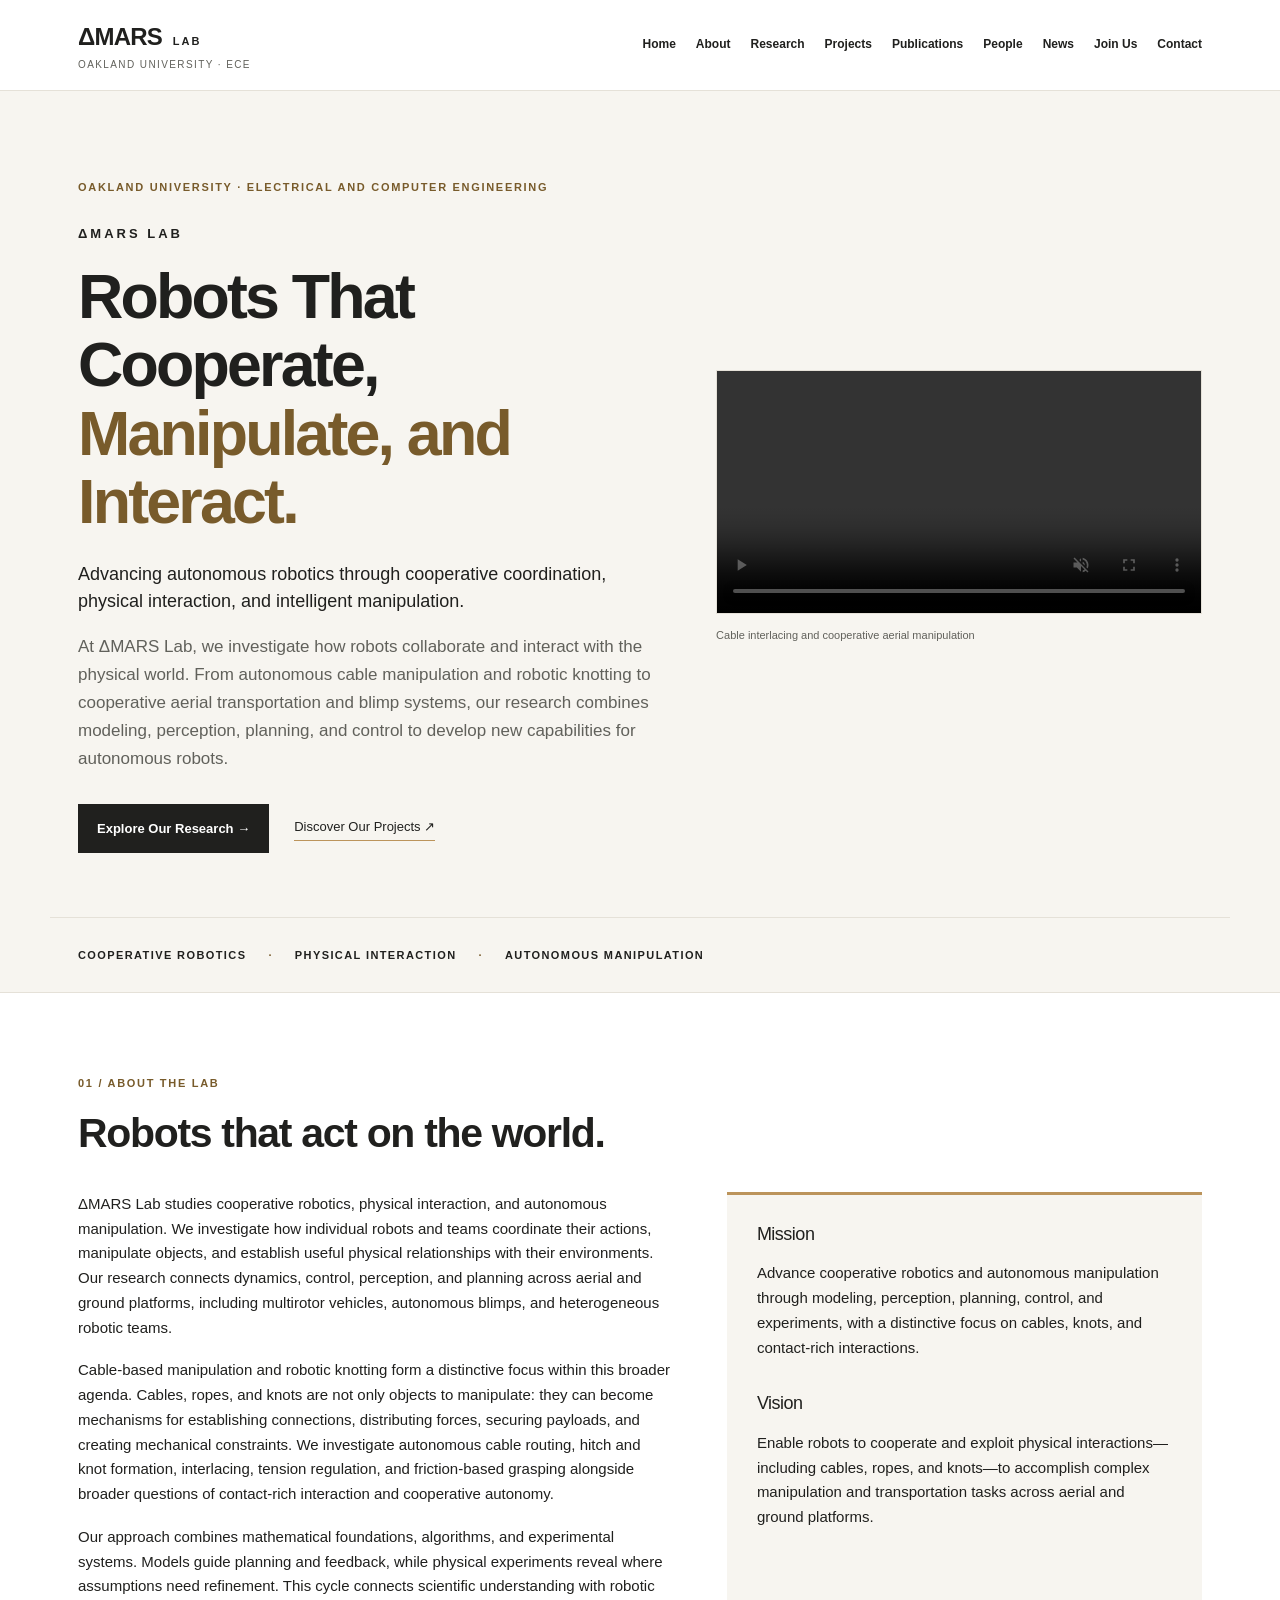
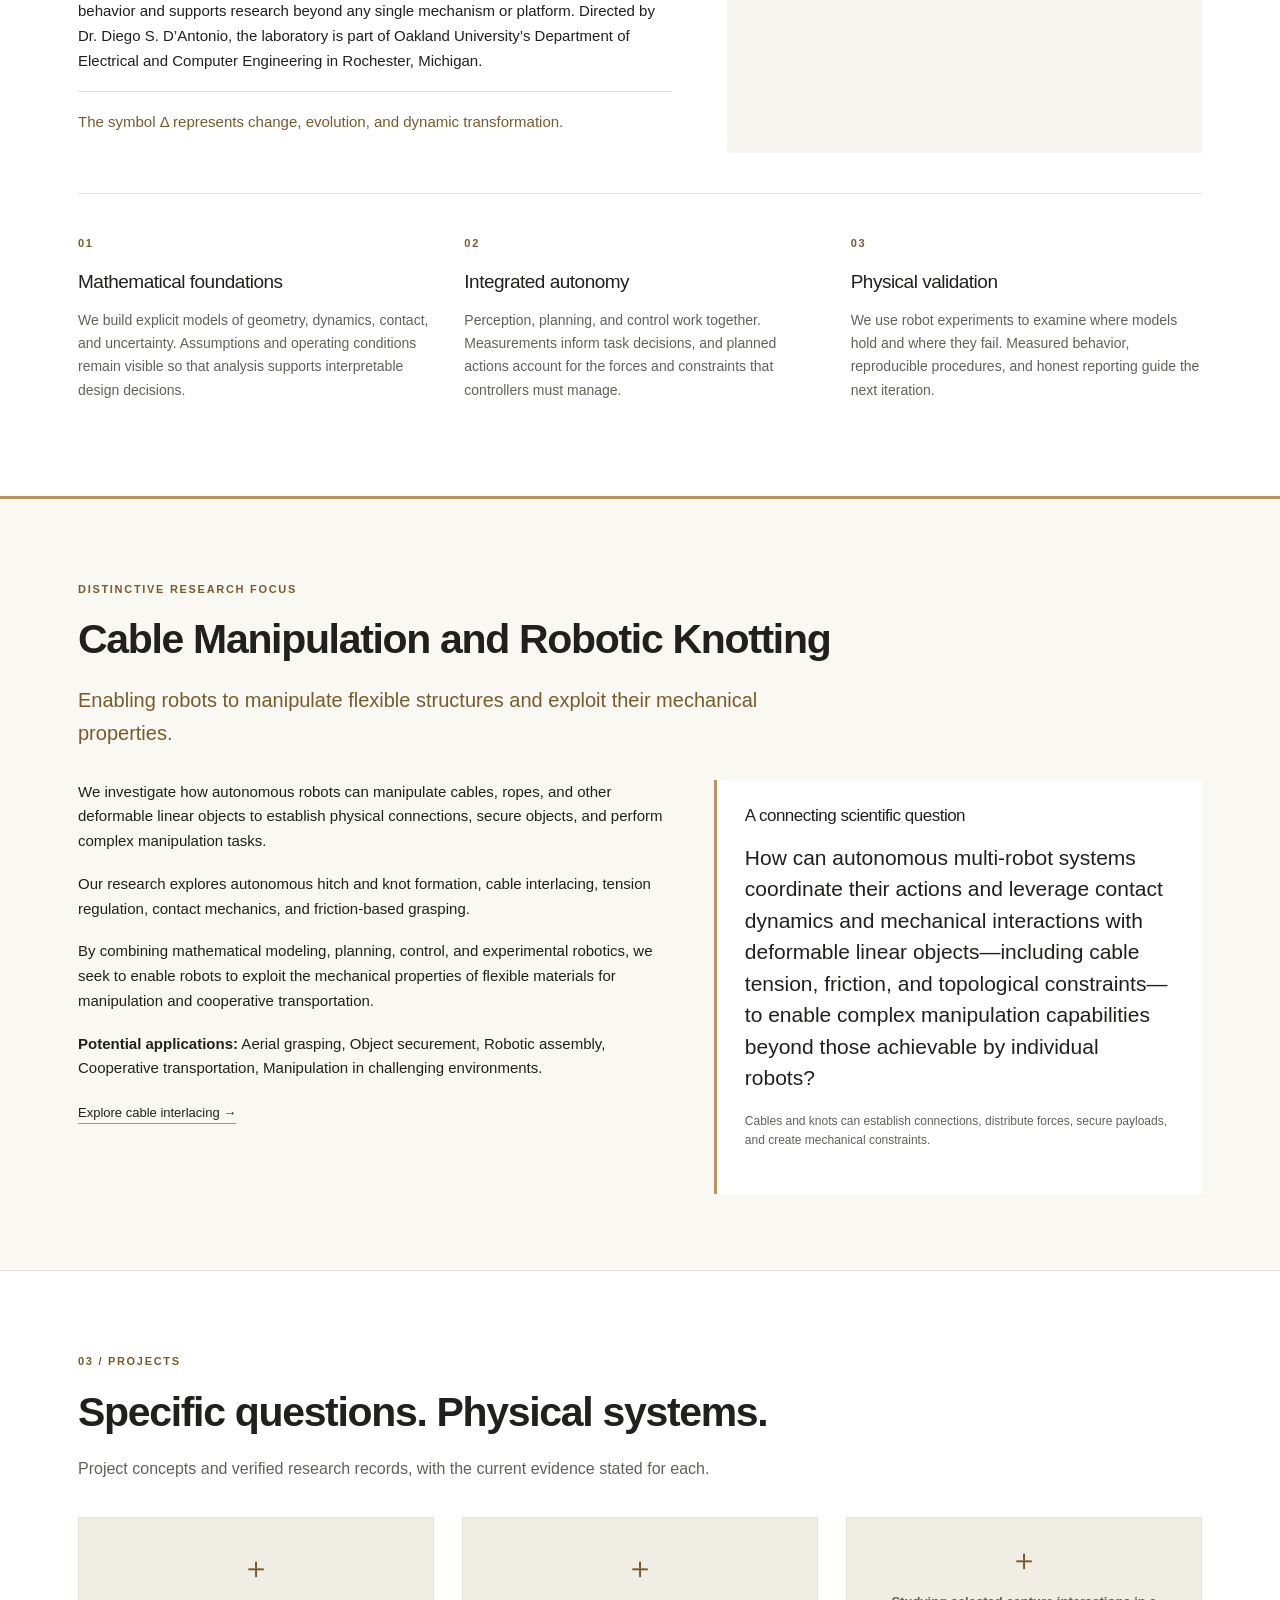
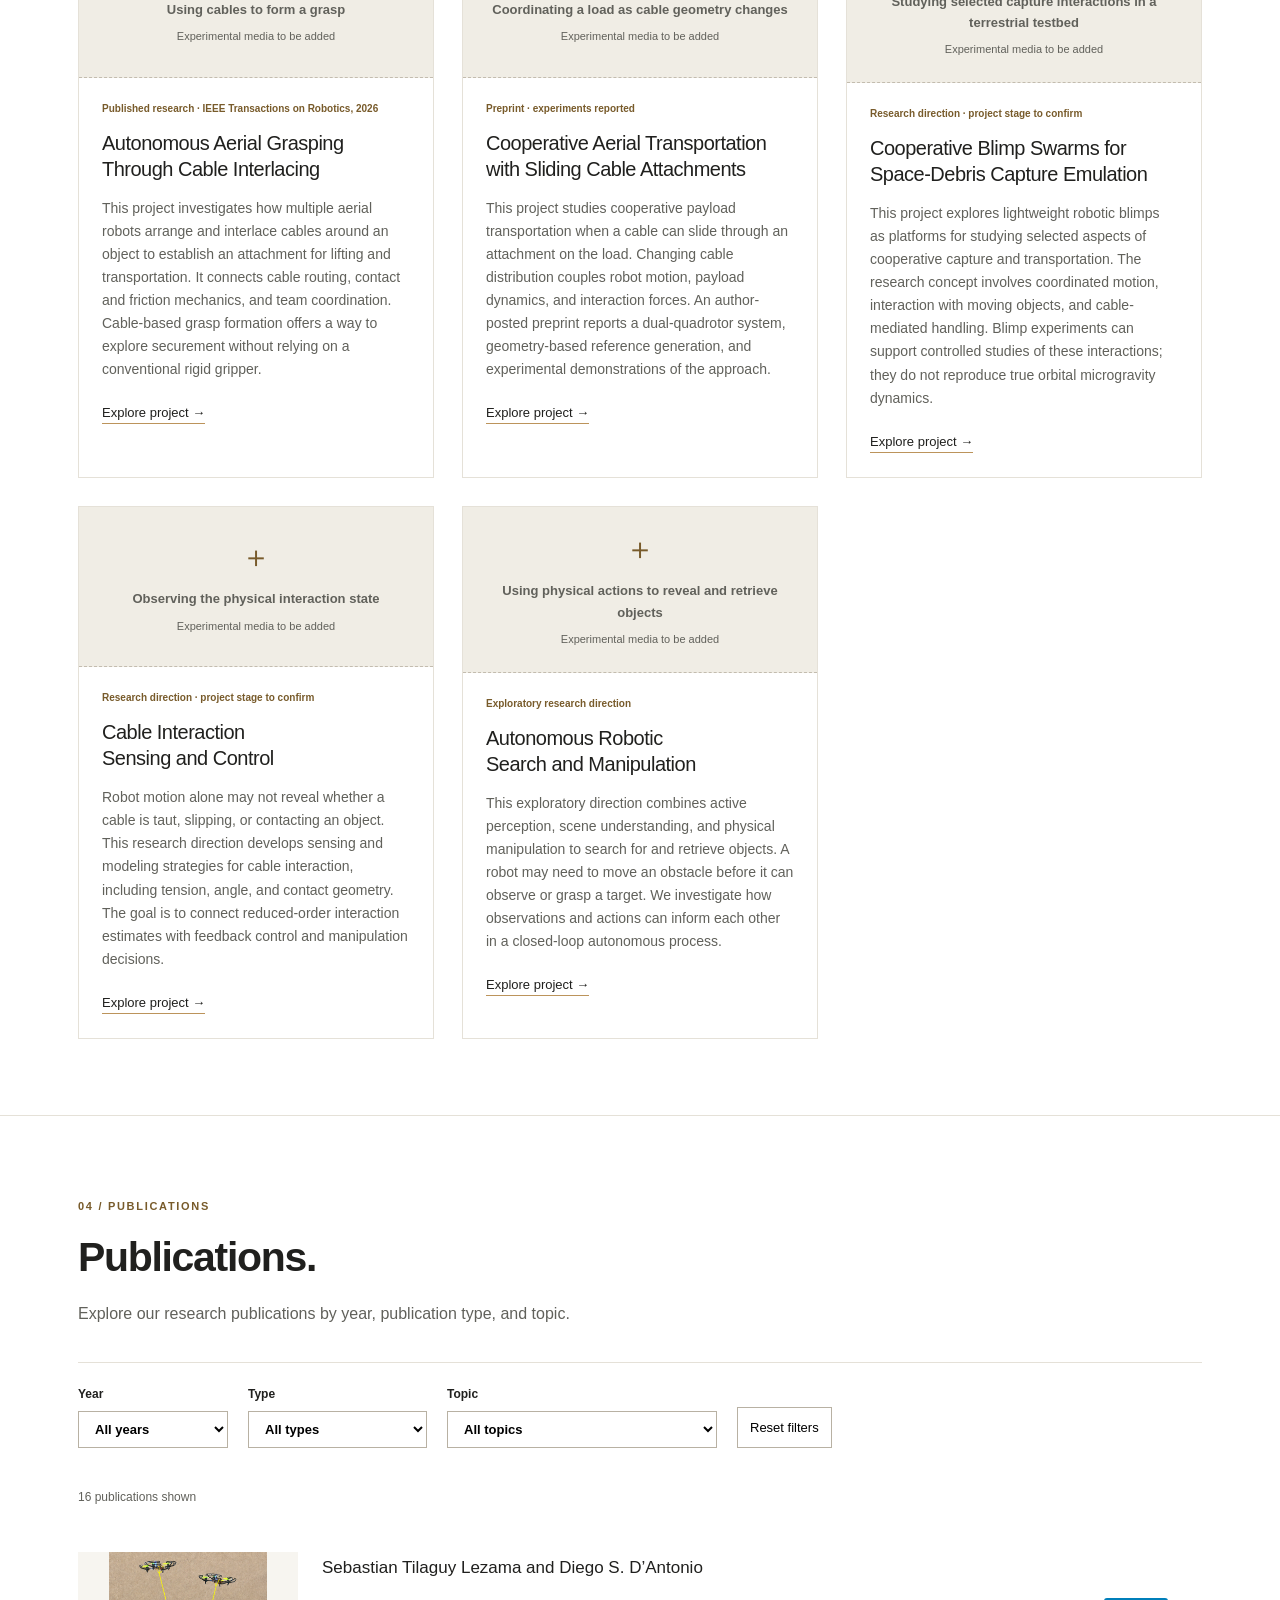
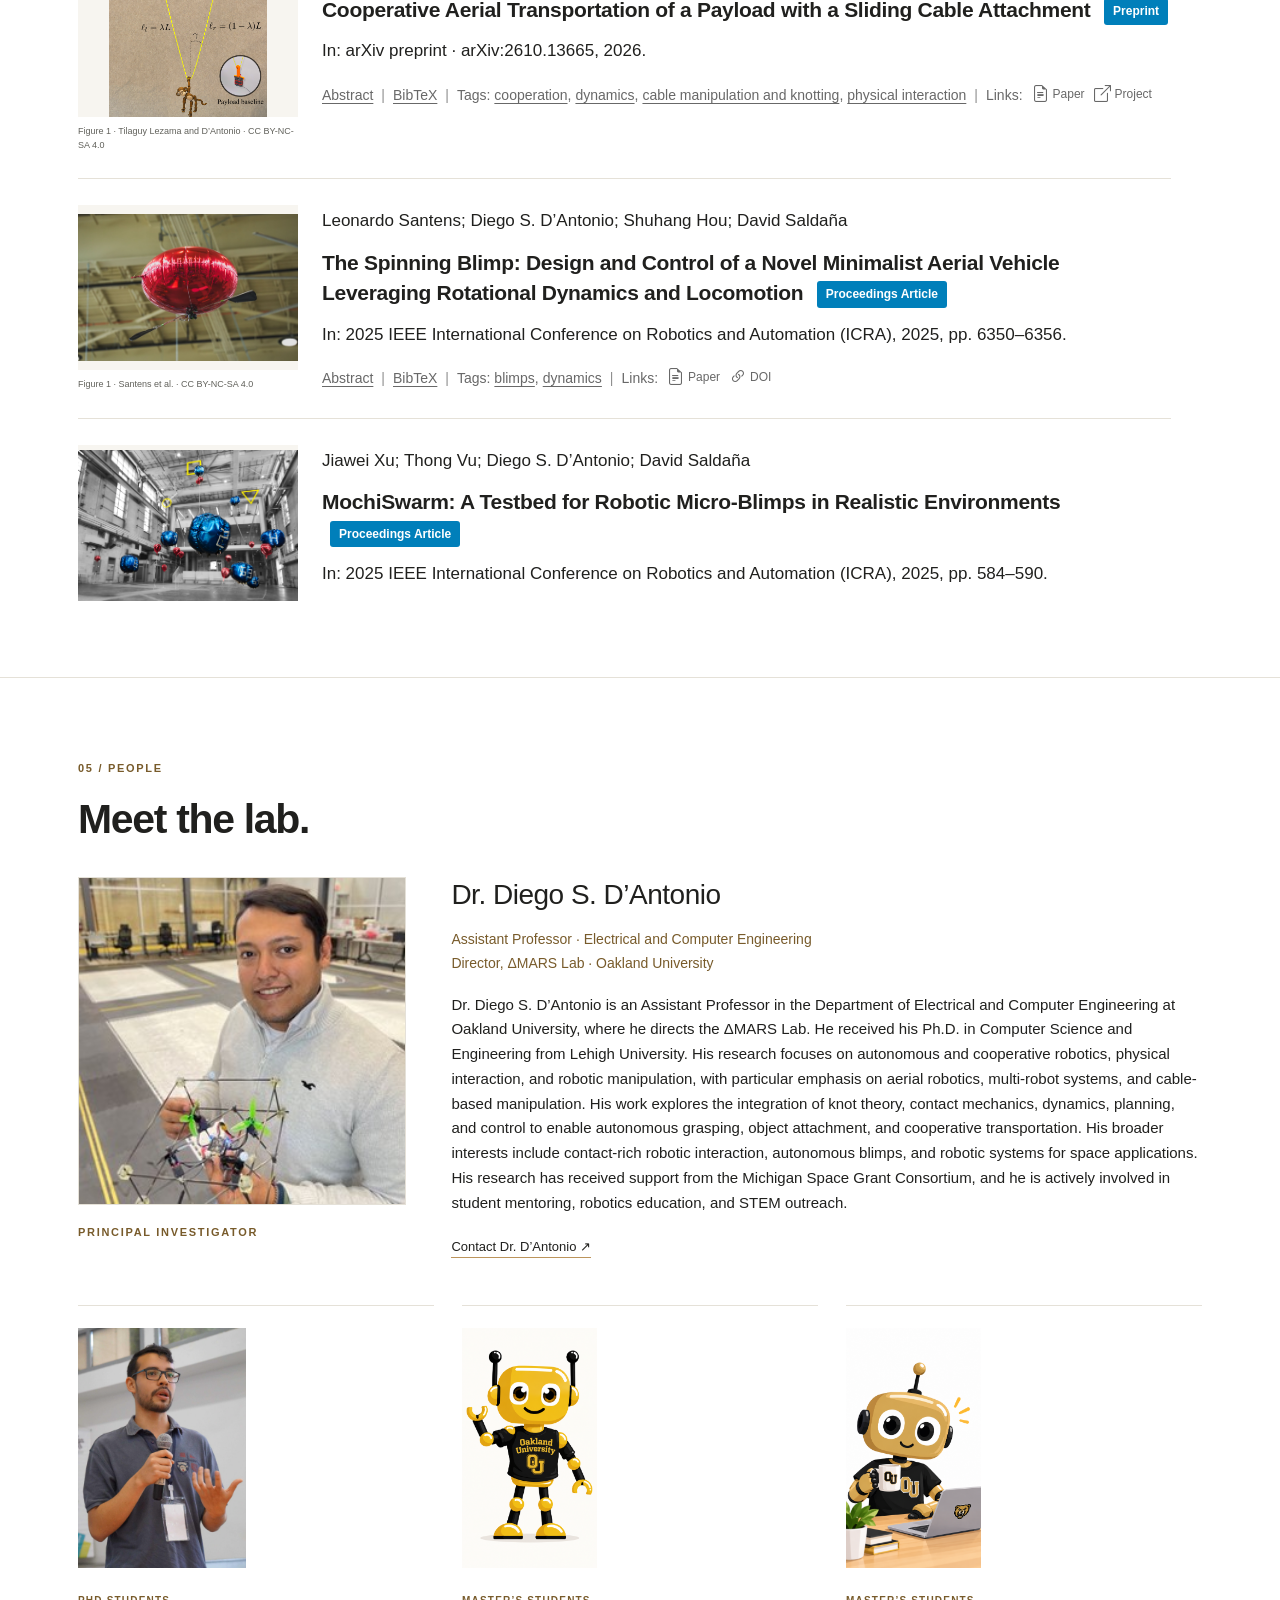
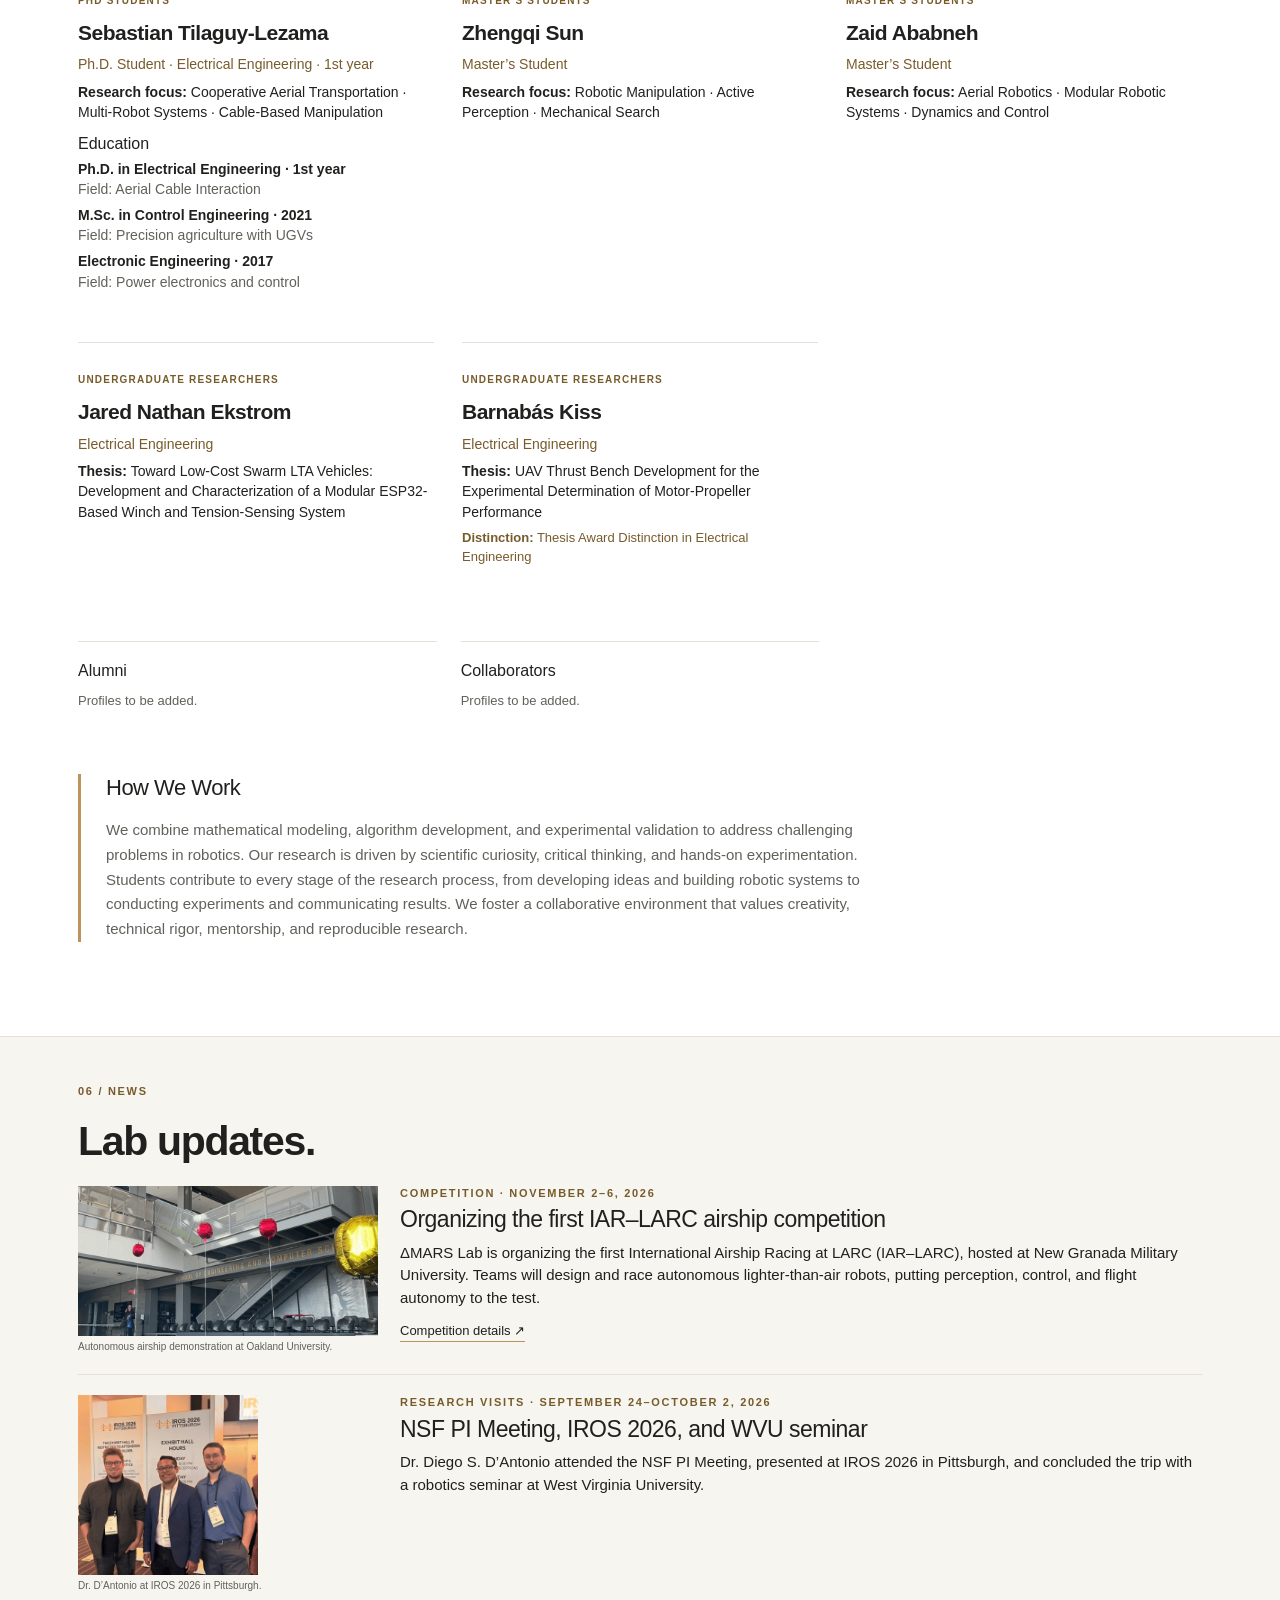
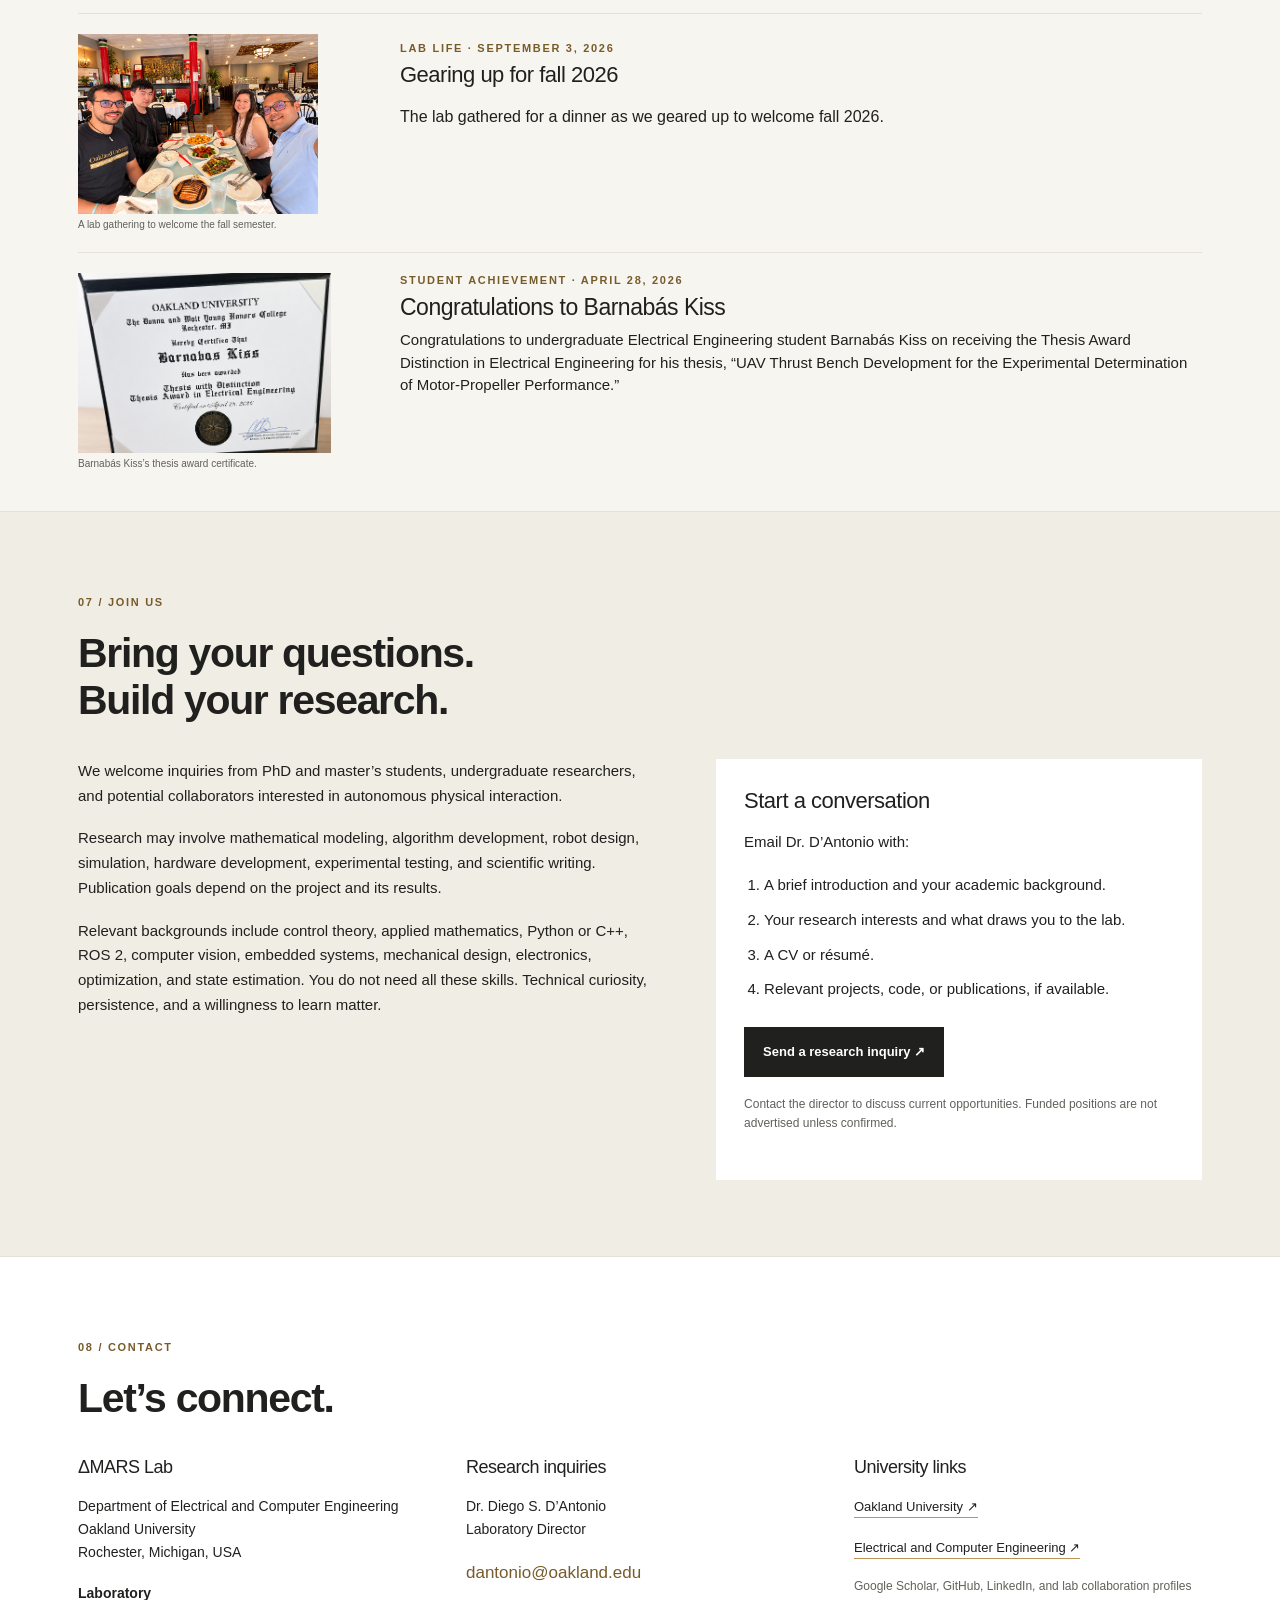
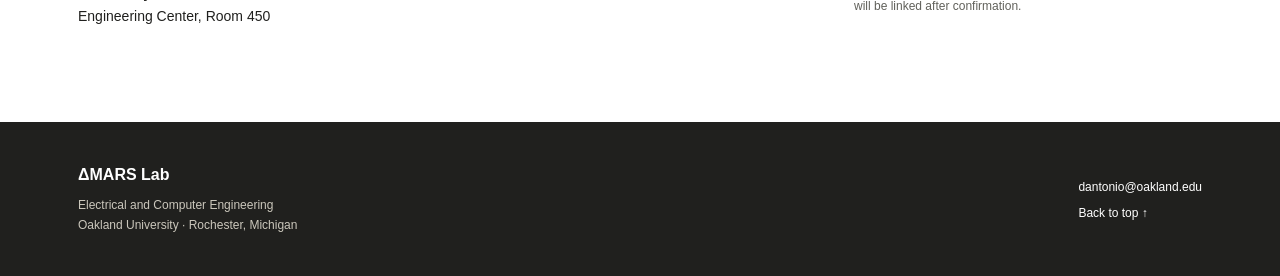
==== commit 2f0d273f: "Update homepage title to full lab name" ====
--- a/index.html
+++ b/index.html
@@ -1,7 +1,7 @@
 <!DOCTYPE html>
 <html lang="en"><head><meta charset="utf-8"><meta name="viewport" content="width=device-width, initial-scale=1">
-<title>Robots That Cooperate, Manipulate, and Interact. | ΔMARS Lab · Oakland University</title><meta name="description" content="ΔMARS Lab at Oakland University studies cooperative robotics, physical interaction, and autonomous manipulation, with a distinctive focus on cables and robotic knotting.">
-<meta property="og:title" content="Robots That Cooperate, Manipulate, and Interact. | ΔMARS Lab"><meta property="og:description" content="Advancing autonomous robotics through cooperative coordination, physical interaction, and intelligent manipulation."><meta property="og:type" content="website">
+<title>ΔMARS Lab | Δ Multi-Agent Robotic Systems Lab</title><meta name="description" content="ΔMARS Lab at Oakland University studies cooperative robotics, physical interaction, and autonomous manipulation, with a distinctive focus on cables and robotic knotting.">
+<meta property="og:title" content="ΔMARS Lab | Δ Multi-Agent Robotic Systems Lab"><meta property="og:description" content="Advancing autonomous robotics through cooperative coordination, physical interaction, and intelligent manipulation."><meta property="og:type" content="website">
 <link rel="icon" href="assets/img/lab-mark.svg" type="image/svg+xml"><link rel="stylesheet" href="assets/vendor/bootstrap/css/bootstrap.min.css"><link rel="stylesheet" href="assets/css/lab.css?v=20261014"><link rel="stylesheet" href="assets/vendor/bootstrap-icons/bootstrap-icons.css"></head>
 <body><a class="skip-link" href="#main">Skip to content</a><header class="lab-header"><div class="container header-inner"><a class="brand" href="index.html"><span class="brand-name">ΔMARS <span>LAB</span></span><span class="brand-affiliation">Oakland University · ECE</span></a><button class="menu-toggle" type="button" aria-controls="navigation" aria-expanded="false">Menu</button><nav id="navigation" aria-label="Main navigation"><a href="#hero">Home</a><a href="#about">About</a><a href="#research">Research</a><a href="#projects">Projects</a><a href="#publications">Publications</a><a href="#people">People</a><a href="#news">News</a><a href="#join">Join Us</a><a href="#contact">Contact</a></nav></div></header>
 <main id="main"><section id="hero" class="lab-hero"><div class="container hero-grid"><div><span class="eyebrow">Oakland University · Electrical and Computer Engineering</span><p class="hero-lab">ΔMARS LAB</p><h1>Robots That Cooperate,<br><span>Manipulate, and Interact.</span></h1><p class="hero-support">Advancing autonomous robotics through cooperative coordination, physical interaction, and intelligent manipulation.</p><p class="hero-description">At ΔMARS Lab, we investigate how robots collaborate and interact with the physical world. From autonomous cable manipulation and robotic knotting to cooperative aerial transportation and blimp systems, our research combines modeling, perception, planning, and control to develop new capabilities for autonomous robots.</p><div class="hero-links"><a class="lab-button" href="#research">Explore Our Research <span aria-hidden="true">→</span></a><a class="text-link" href="#projects">Discover Our Projects <span aria-hidden="true">↗</span></a></div></div><figure class="hero-media"><video class="hero-experiment" src="assets/img/hitches.mp4" width="338" height="190" aria-label="Aerial robots manipulating cables around a cylindrical object during a laboratory experiment." autoplay muted loop playsinline controls preload="metadata"></video><figcaption class="media-caption">Cable interlacing and cooperative aerial manipulation</figcaption></figure></div><div class="container research-path"><span>Cooperative robotics</span><span aria-hidden="true">·</span><span>Physical interaction</span><span aria-hidden="true">·</span><span>Autonomous manipulation</span></div></section><section id="about" class="content-section"><div class="container"><div class="section-intro"><span class="eyebrow">01 / About the lab</span><h2>Robots that act on the world.</h2></div><div class="about-grid"><div><p>ΔMARS Lab studies cooperative robotics, physical interaction, and autonomous manipulation. We investigate how individual robots and teams coordinate their actions, manipulate objects, and establish useful physical relationships with their environments. Our research connects dynamics, control, perception, and planning across aerial and ground platforms, including multirotor vehicles, autonomous blimps, and heterogeneous robotic teams.</p><p>Cable-based manipulation and robotic knotting form a distinctive focus within this broader agenda. Cables, ropes, and knots are not only objects to manipulate: they can become mechanisms for establishing connections, distributing forces, securing payloads, and creating mechanical constraints. We investigate autonomous cable routing, hitch and knot formation, interlacing, tension regulation, and friction-based grasping alongside broader questions of contact-rich interaction and cooperative autonomy.</p><p>Our approach combines mathematical foundations, algorithms, and experimental systems. Models guide planning and feedback, while physical experiments reveal where assumptions need refinement. This cycle connects scientific understanding with robotic behavior and supports research beyond any single mechanism or platform. Directed by Dr. Diego S. D’Antonio, the laboratory is part of Oakland University’s Department of Electrical and Computer Engineering in Rochester, Michigan.</p><p class="name-note">The symbol Δ represents change, evolution, and dynamic transformation.</p></div><div class="statement-panel"><h3>Mission</h3><p>Advance cooperative robotics and autonomous manipulation through modeling, perception, planning, control, and experiments, with a distinctive focus on cables, knots, and contact-rich interactions.</p><h3>Vision</h3><p>Enable robots to cooperate and exploit physical interactions—including cables, ropes, and knots—to accomplish complex manipulation and transportation tasks across aerial and ground platforms.</p></div></div><div class="principle-grid"><article><span class="eyebrow">01</span><h3>Mathematical foundations</h3><p>We build explicit models of geometry, dynamics, contact, and uncertainty. Assumptions and operating conditions remain visible so that analysis supports interpretable design decisions.</p></article><article><span class="eyebrow">02</span><h3>Integrated autonomy</h3><p>Perception, planning, and control work together. Measurements inform task decisions, and planned actions account for the forces and constraints that controllers must manage.</p></article><article><span class="eyebrow">03</span><h3>Physical validation</h3><p>We use robot experiments to examine where models hold and where they fail. Measured behavior, reproducible procedures, and honest reporting guide the next iteration.</p></article></div></div></section><section id="research" class="content-section featured-focus"><div class="container"><span class="eyebrow">Distinctive research focus</span><h2>Cable Manipulation and Robotic Knotting</h2><p class="focus-subtitle">Enabling robots to manipulate flexible structures and exploit their mechanical properties.</p><div class="focus-grid"><div><p>We investigate how autonomous robots can manipulate cables, ropes, and other deformable linear objects to establish physical connections, secure objects, and perform complex manipulation tasks.</p><p>Our research explores autonomous hitch and knot formation, cable interlacing, tension regulation, contact mechanics, and friction-based grasping.</p><p>By combining mathematical modeling, planning, control, and experimental robotics, we seek to enable robots to exploit the mechanical properties of flexible materials for manipulation and cooperative transportation.</p><p><strong>Potential applications:</strong> Aerial grasping, Object securement, Robotic assembly, Cooperative transportation, Manipulation in challenging environments.</p><a class="text-link" href="project-cable-interlacing.html">Explore cable interlacing →</a></div><div class="scientific-question"><h3>A connecting scientific question</h3><p>How can autonomous multi-robot systems coordinate their actions and leverage contact dynamics and mechanical interactions with deformable linear objects—including cable tension, friction, and topological constraints—to enable complex manipulation capabilities beyond those achievable by individual robots?</p><p class="small-note">Cables and knots can establish connections, distribute forces, secure payloads, and create mechanical constraints.</p></div></div></div></section><section id="projects" class="content-section"><div class="container"><div class="section-intro"><span class="eyebrow">03 / Projects</span><h2>Specific questions. Physical systems.</h2><p class="section-description">Project concepts and verified research records, with the current evidence stated for each.</p></div><div class="projects-grid"><article class="project-card"><div class="media-slot"><span class="media-cross" aria-hidden="true">＋</span><span>Using cables to form a grasp</span><small>Experimental media to be added</small></div><div class="card-body"><span class="status">Published research · IEEE Transactions on Robotics, 2026</span><h3><a href="project-cable-interlacing.html">Autonomous Aerial Grasping Through Cable Interlacing</a></h3><p>This project investigates how multiple aerial robots arrange and interlace cables around an object to establish an attachment for lifting and transportation. It connects cable routing, contact and friction mechanics, and team coordination. Cable-based grasp formation offers a way to explore securement without relying on a conventional rigid gripper.</p><a class="text-link" href="project-cable-interlacing.html">Explore project <span aria-hidden="true">→</span></a></div></article><article class="project-card"><div class="media-slot"><span class="media-cross" aria-hidden="true">＋</span><span>Coordinating a load as cable geometry changes</span><small>Experimental media to be added</small></div><div class="card-body"><span class="status">Preprint · experiments reported</span><h3><a href="project-sliding-transport.html">Cooperative Aerial Transportation with Sliding Cable Attachments</a></h3><p>This project studies cooperative payload transportation when a cable can slide through an attachment on the load. Changing cable distribution couples robot motion, payload dynamics, and interaction forces. An author-posted preprint reports a dual-quadrotor system, geometry-based reference generation, and experimental demonstrations of the approach.</p><a class="text-link" href="project-sliding-transport.html">Explore project <span aria-hidden="true">→</span></a></div></article><article class="project-card"><div class="media-slot"><span class="media-cross" aria-hidden="true">＋</span><span>Studying selected capture interactions in a terrestrial testbed</span><small>Experimental media to be added</small></div><div class="card-body"><span class="status">Research direction · project stage to confirm</span><h3><a href="project-blimp-capture.html">Cooperative Blimp Swarms for Space-Debris Capture Emulation</a></h3><p>This project explores lightweight robotic blimps as platforms for studying selected aspects of cooperative capture and transportation. The research concept involves coordinated motion, interaction with moving objects, and cable-mediated handling. Blimp experiments can support controlled studies of these interactions; they do not reproduce true orbital microgravity dynamics.</p><a class="text-link" href="project-blimp-capture.html">Explore project <span aria-hidden="true">→</span></a></div></article><article class="project-card"><div class="media-slot"><span class="media-cross" aria-hidden="true">＋</span><span>Observing the physical interaction state</span><small>Experimental media to be added</small></div><div class="card-body"><span class="status">Research direction · project stage to confirm</span><h3><a href="project-cable-sensing.html">Cable Interaction Sensing and Control</a></h3><p>Robot motion alone may not reveal whether a cable is taut, slipping, or contacting an object. This research direction develops sensing and modeling strategies for cable interaction, including tension, angle, and contact geometry. The goal is to connect reduced-order interaction estimates with feedback control and manipulation decisions.</p><a class="text-link" href="project-cable-sensing.html">Explore project <span aria-hidden="true">→</span></a></div></article><article class="project-card"><div class="media-slot"><span class="media-cross" aria-hidden="true">＋</span><span>Using physical actions to reveal and retrieve objects</span><small>Experimental media to be added</small></div><div class="card-body"><span class="status">Exploratory research direction</span><h3><a href="project-robot-search.html">Autonomous Robotic Search and Manipulation</a></h3><p>This exploratory direction combines active perception, scene understanding, and physical manipulation to search for and retrieve objects. A robot may need to move an obstacle before it can observe or grasp a target. We investigate how observations and actions can inform each other in a closed-loop autonomous process.</p><a class="text-link" href="project-robot-search.html">Explore project <span aria-hidden="true">→</span></a></div></article></div></div></section><section id="publications" class="content-section"><div class="container"><div class="section-intro"><span class="eyebrow">04 / Publications</span><h2>Publications.</h2><p class="section-description">Explore our research publications by year, publication type, and topic.</p></div><div class="filters" aria-label="Publication filters"><label>Year<select id="filter-year"><option value="all">All years</option><option>2026</option><option>2025</option><option>2023</option><option>2022</option><option>2021</option></select></label><label>Type<select id="filter-type"><option value="all">All types</option><option>Journal article</option><option>Conference paper</option><option>Preprint</option><option>Thesis</option><option>Presentation</option></select></label><label>Topic<select id="filter-topic"><option value="all">All topics</option><option>Blimps</option><option>Cable manipulation and knotting</option><option>Cooperation</option><option>Dynamics</option><option>Modular aerial robots</option><option>Perception and planning</option><option>Physical interaction</option><option>Task allocation</option></select></label><button id="reset-filters" type="button">Reset filters</button></div><p id="publication-count" class="small-note" role="status" aria-live="polite">16 publications shown</p><div id="publication-list" class="is-expanded" tabindex="0" role="region" aria-label="Research papers"><article class="publication publication-row" data-year="2026" data-type="Preprint" data-topics="Cooperation|Dynamics|Cable manipulation and knotting|Physical interaction"><div class="publication-thumbnail"><img src="assets/img/sliding-cable-paper.png" alt="Two quadrotors transporting a payload with a single cable sliding through a payload-mounted hook; annotated cable lengths and system geometry." loading="lazy"><p class="publication-image-credit"><a href="https://arxiv.org/html/2610.13665v1">Figure 1 · Tilaguy Lezama and D’Antonio</a> · <a href="https://creativecommons.org/licenses/by-nc-sa/4.0/">CC BY-NC-SA 4.0</a></p></div><div class="publication-content"><p class="publication-authors">Sebastian Tilaguy Lezama and Diego S. D’Antonio</p><h3 class="publication-title">Cooperative Aerial Transportation of a Payload with a Sliding Cable Attachment <span class="publication-badge">Preprint</span></h3><p class="publication-venue">In: arXiv preprint · arXiv:2610.13665, 2026.</p><div class="publication-meta"><button type="button" class="publication-disclosure" aria-expanded="false" aria-controls="abstract-sliding-preprint">Abstract</button><span class="meta-separator" aria-hidden="true">|</span><button type="button" class="publication-disclosure" aria-expanded="false" aria-controls="bibtex-sliding-preprint">BibTeX</button><span class="meta-separator" aria-hidden="true">|</span><span class="publication-tags"><span>Tags:</span> <button class="publication-tag" type="button" data-topic="Cooperation">cooperation</button><button class="publication-tag" type="button" data-topic="Dynamics">dynamics</button><button class="publication-tag" type="button" data-topic="Cable manipulation and knotting">cable manipulation and knotting</button><button class="publication-tag" type="button" data-topic="Physical interaction">physical interaction</button></span><span class="meta-separator" aria-hidden="true">|</span><span class="publication-resources"><span>Links:</span> <a href="https://arxiv.org/html/2610.13665v1" class="publication-resource" aria-label="Paper: Cooperative Aerial Transportation of a Payload with a Sliding Cable Attachment" title="Paper"><i class="bi bi-file-earmark-text" aria-hidden="true"></i><span>Paper</span></a><a href="project-sliding-transport.html" class="publication-resource" aria-label="Project: Cooperative Aerial Transportation of a Payload with a Sliding Cable Attachment" title="Project"><i class="bi bi-box-arrow-up-right" aria-hidden="true"></i><span>Project</span></a></span></div><div id="abstract-sliding-preprint" class="publication-panel" hidden><h4>Abstract summary</h4><p>Two quadrotors share a cable that slides through a hook on a suspended payload. The study models how cable redistribution couples vehicle motion and load dynamics, then develops geometrically feasible motion references subject to tension and actuation constraints. Physical experiments examine the resulting cooperative transportation approach.</p></div><div id="bibtex-sliding-preprint" class="publication-panel" hidden><h4>BibTeX</h4><pre><code>@misc{tilaguylezama2026sliding,
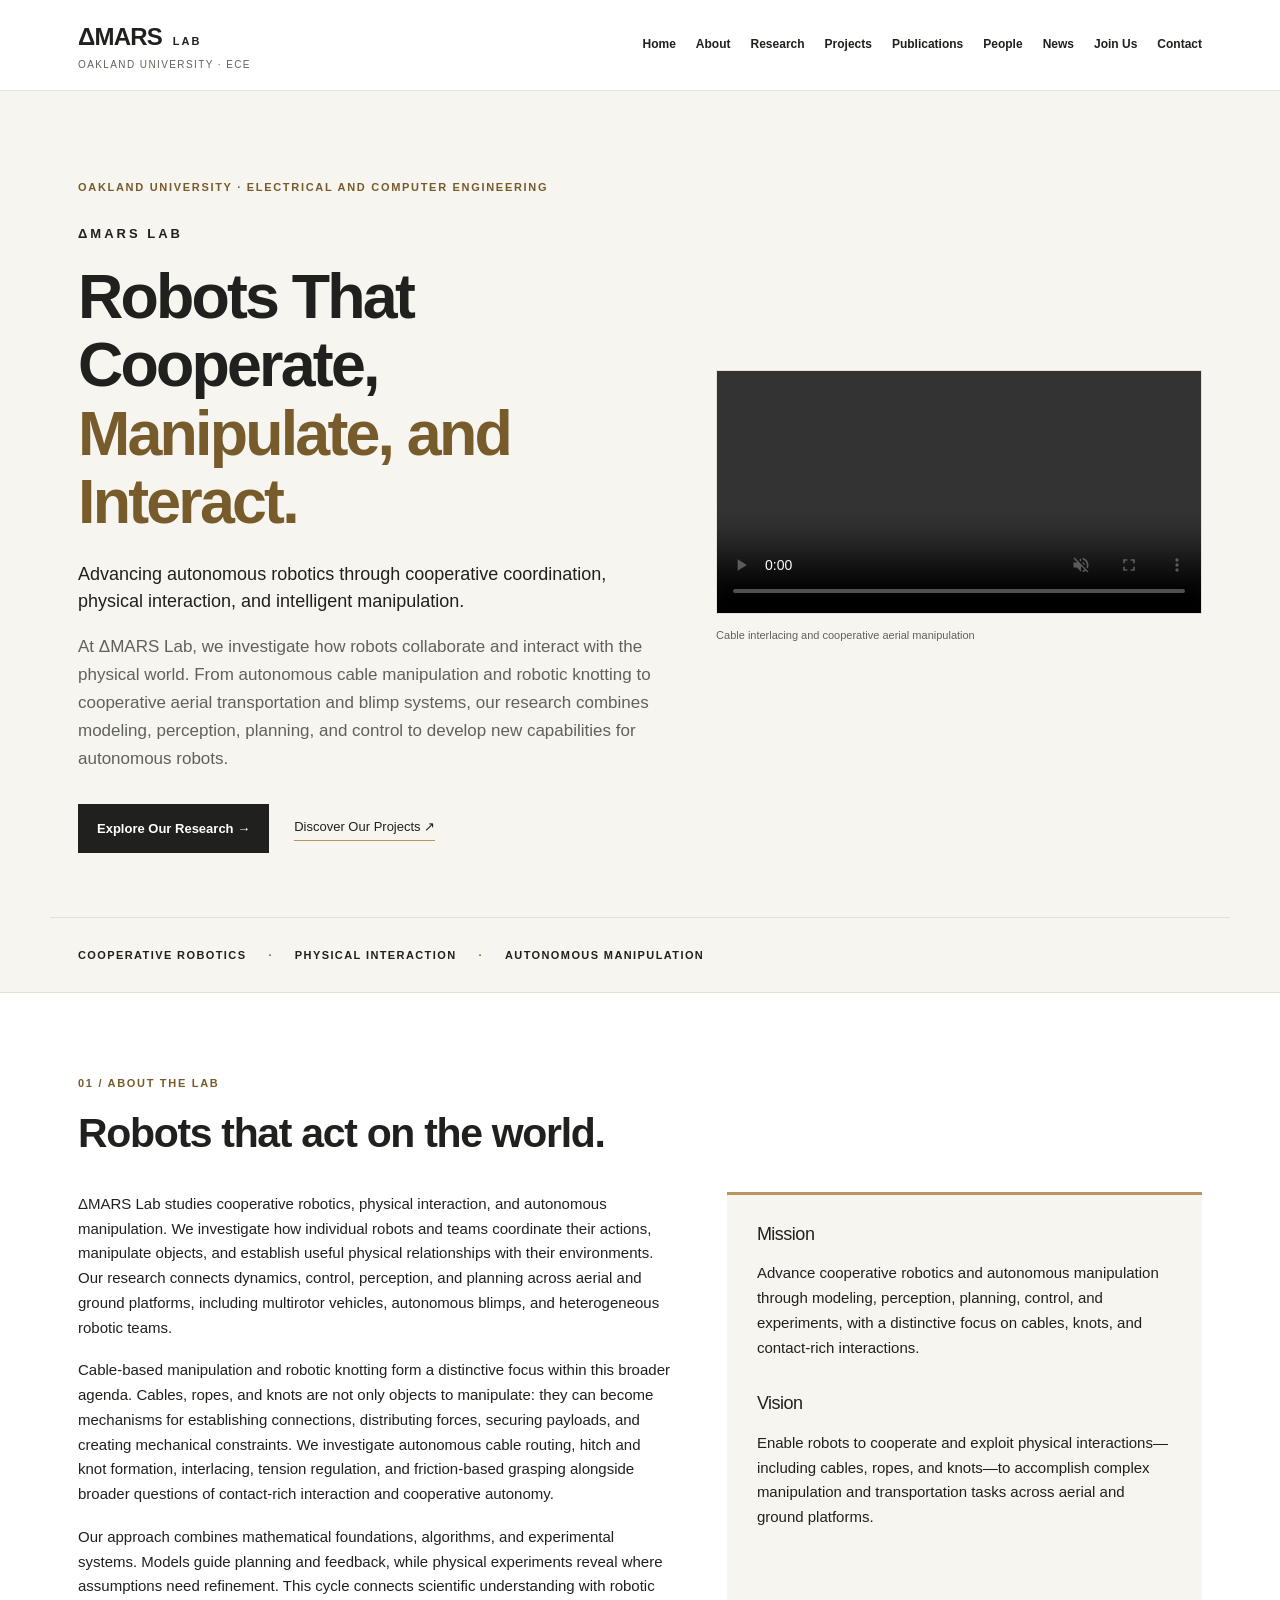
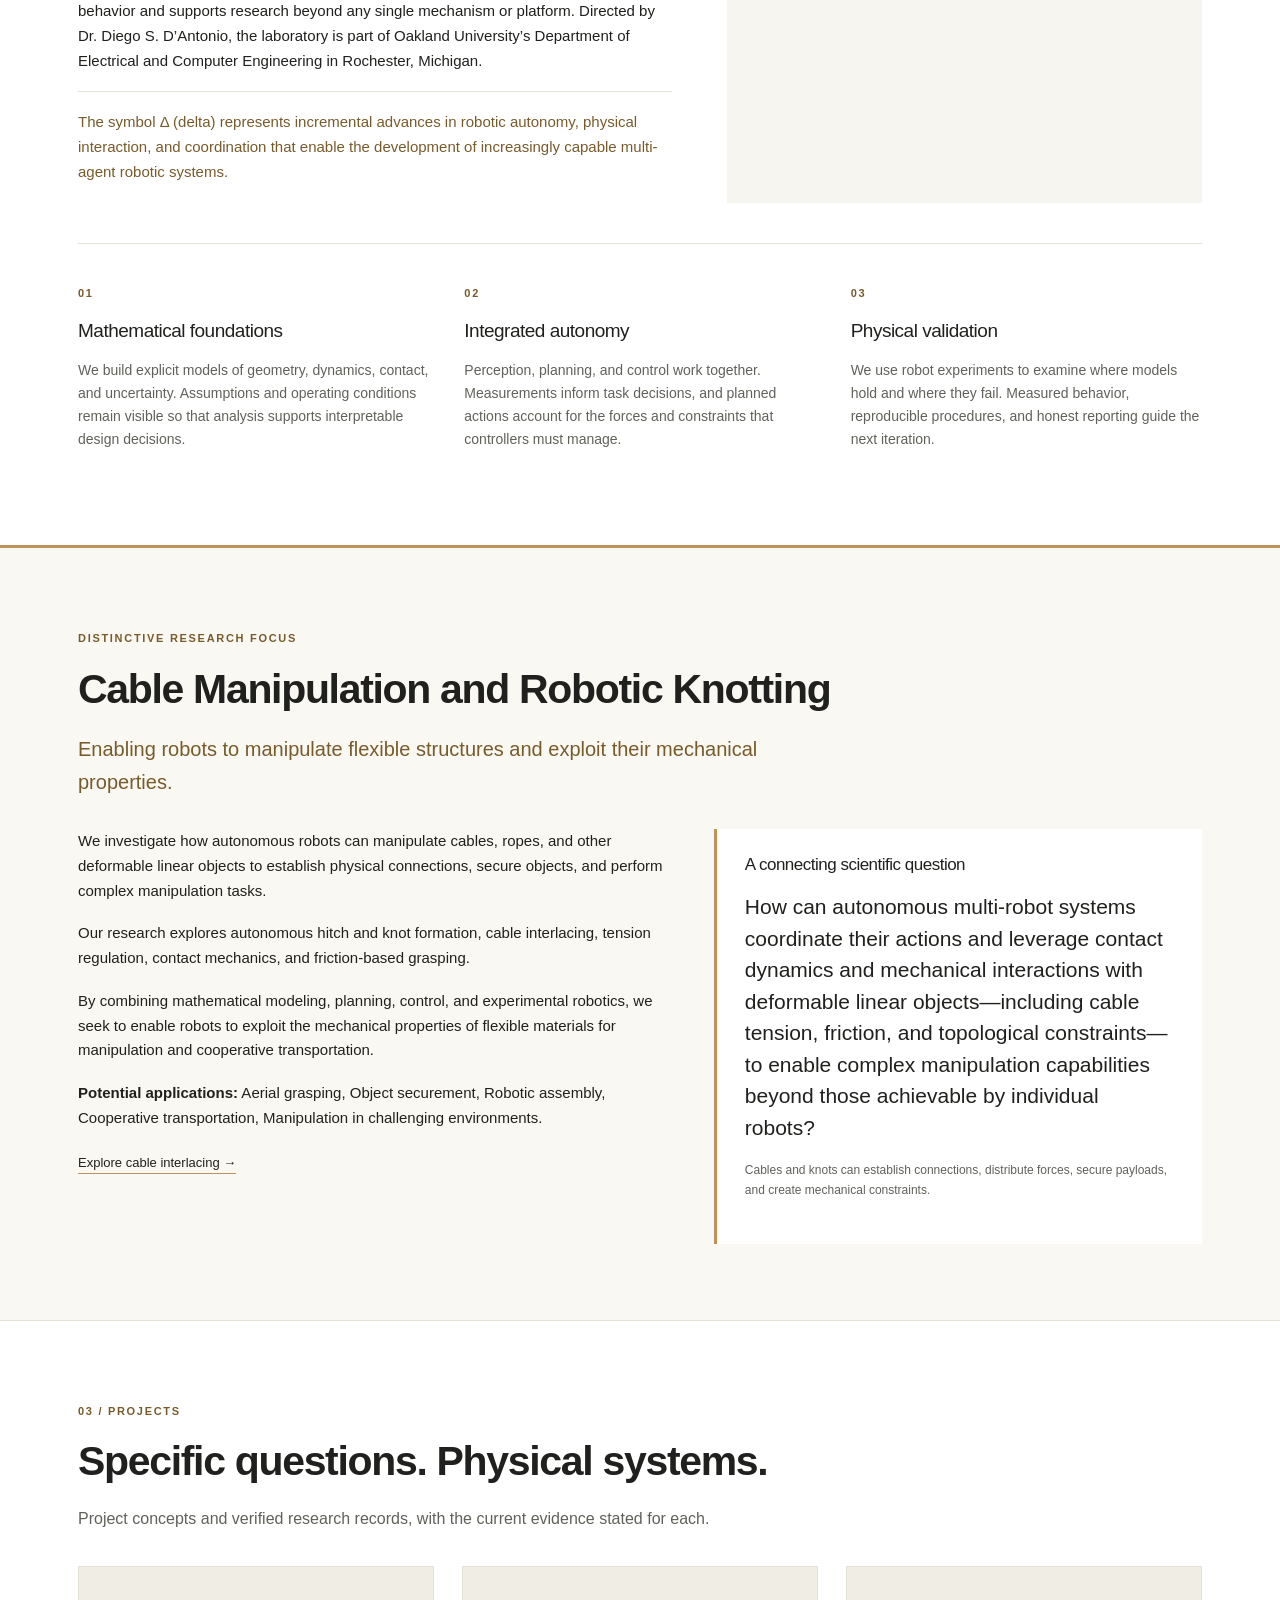
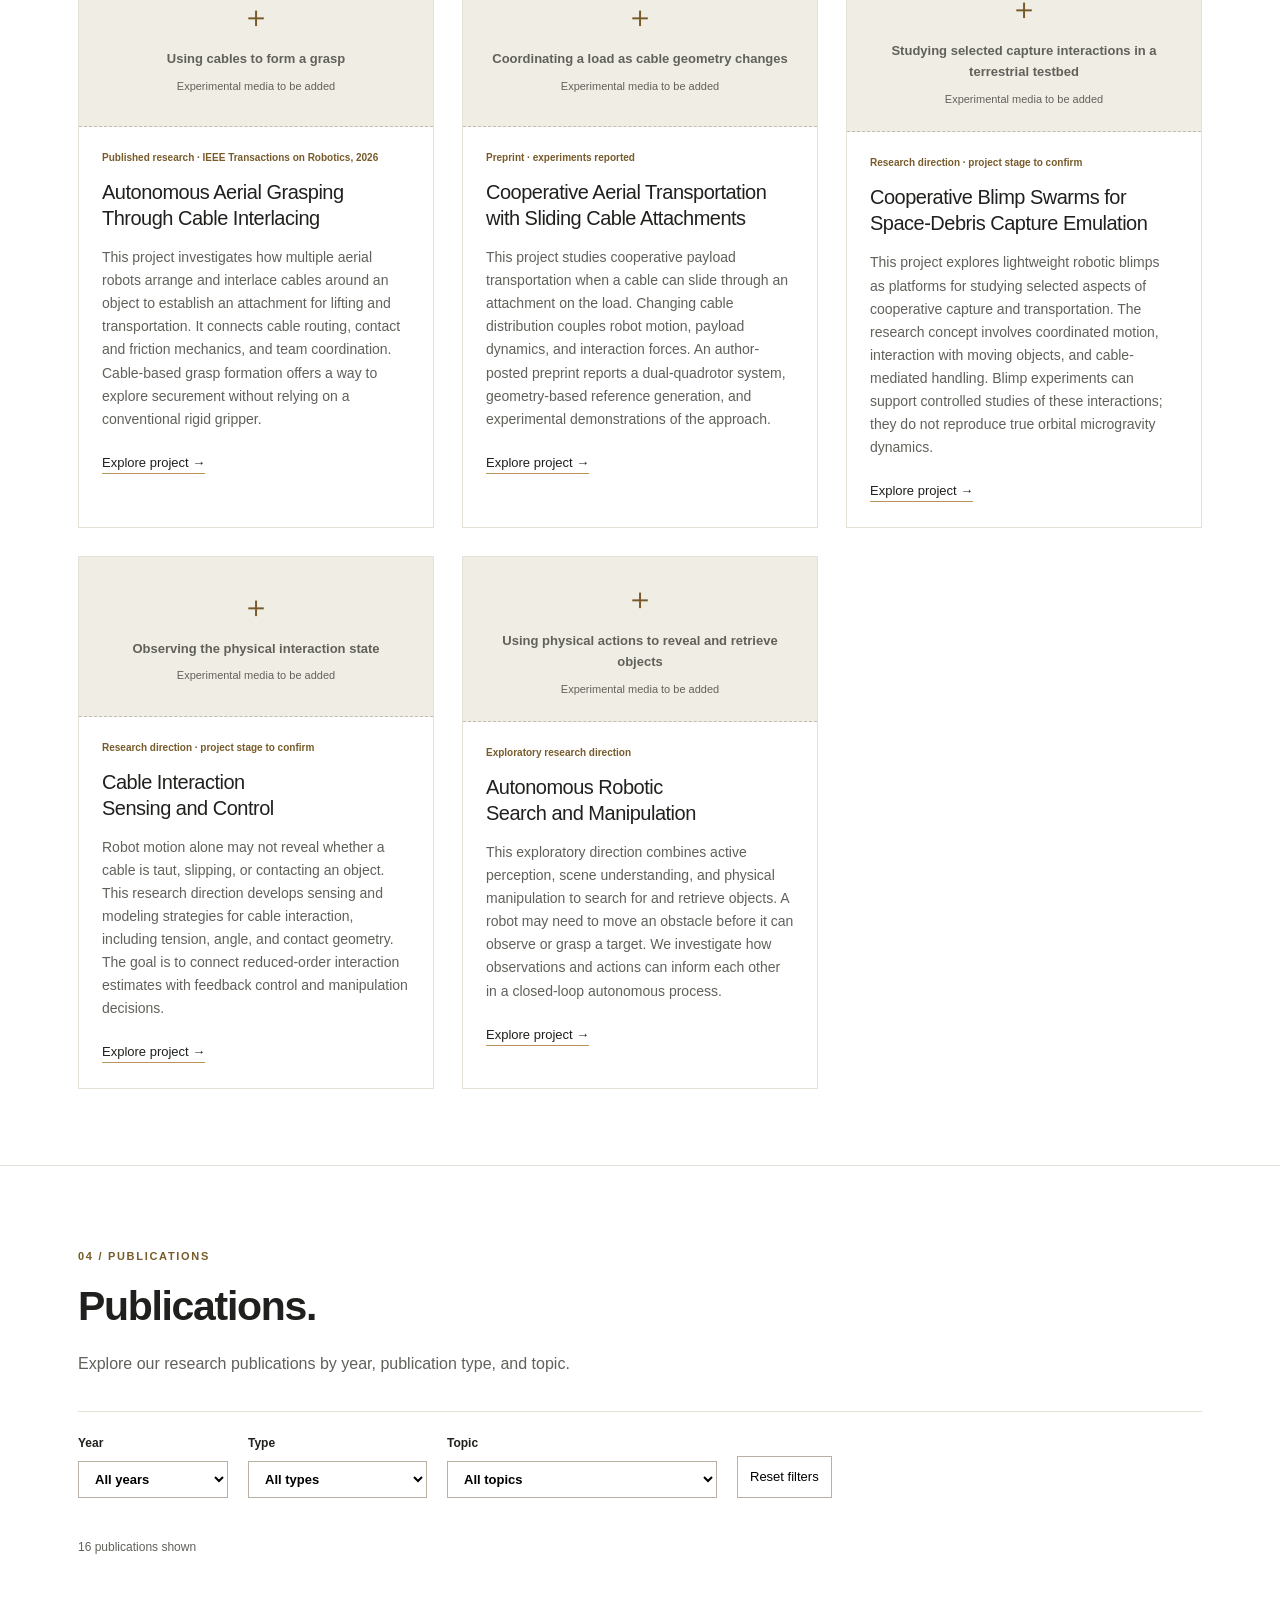
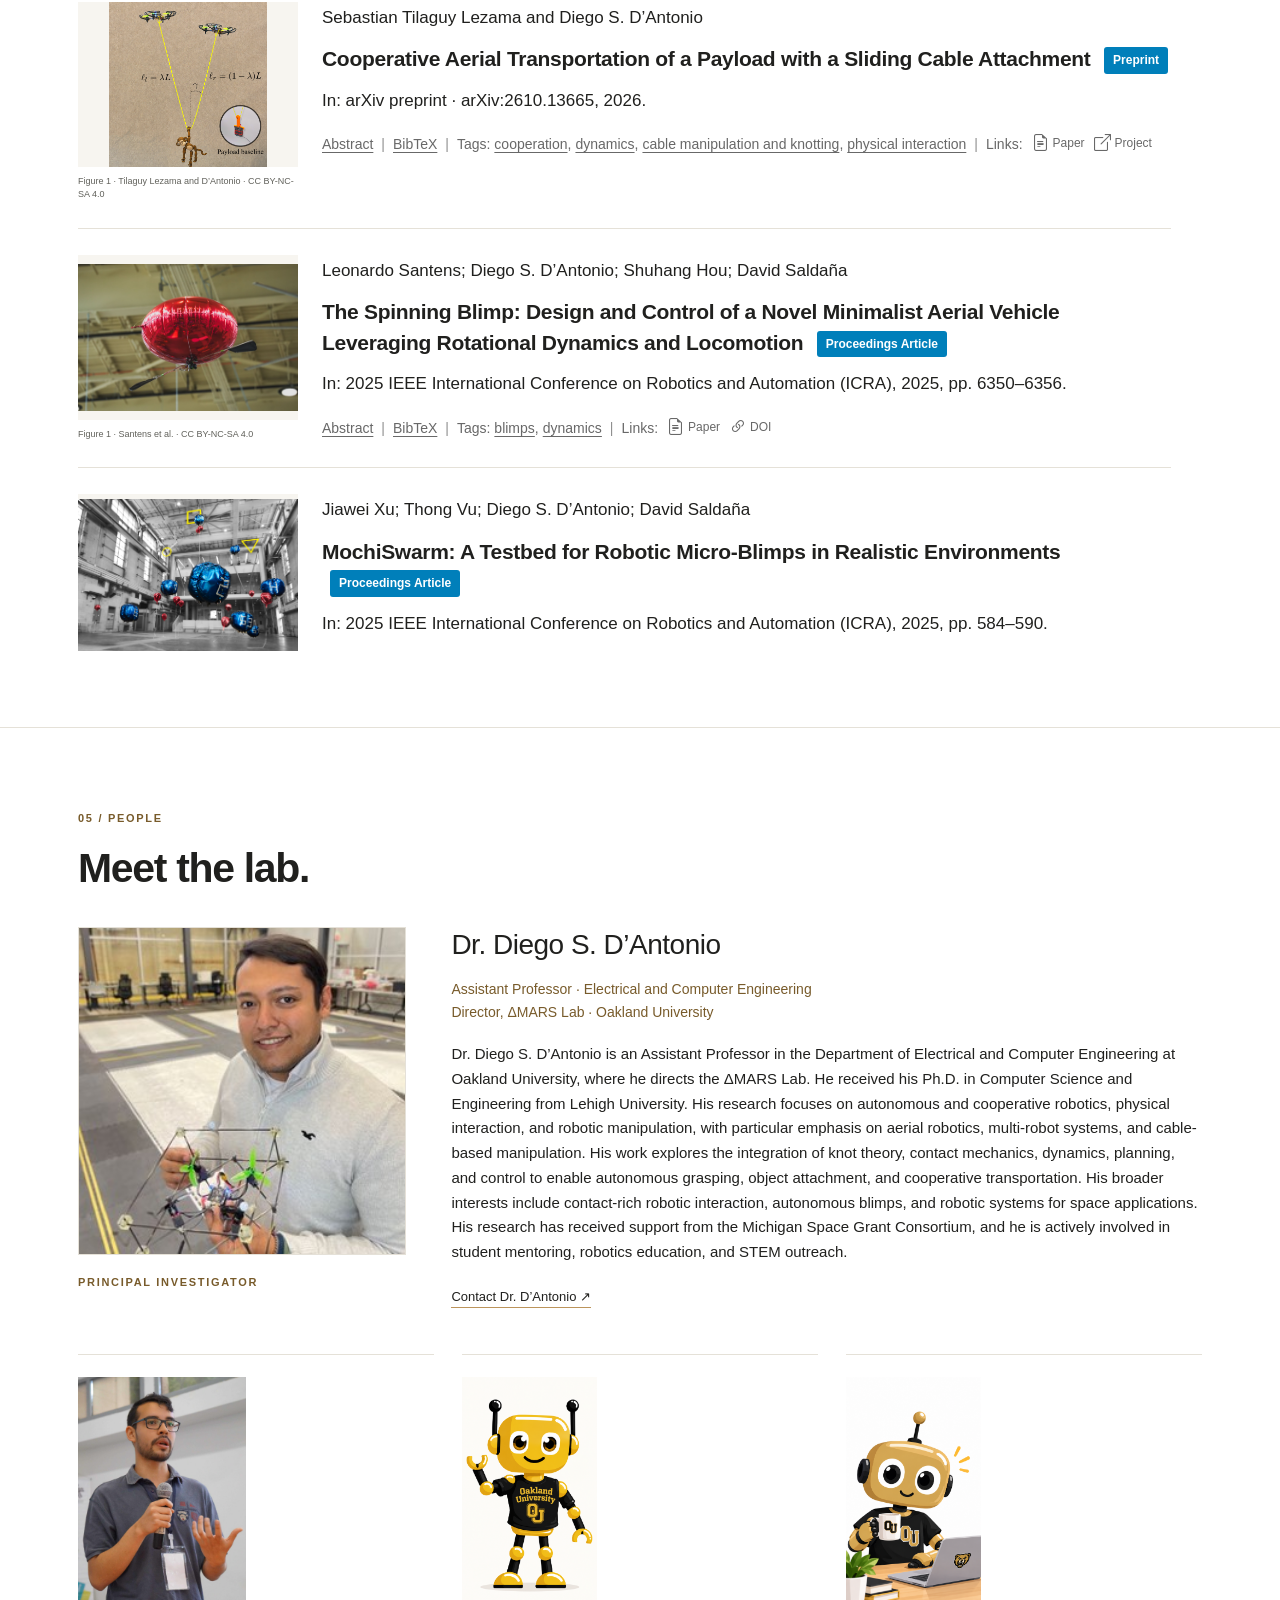
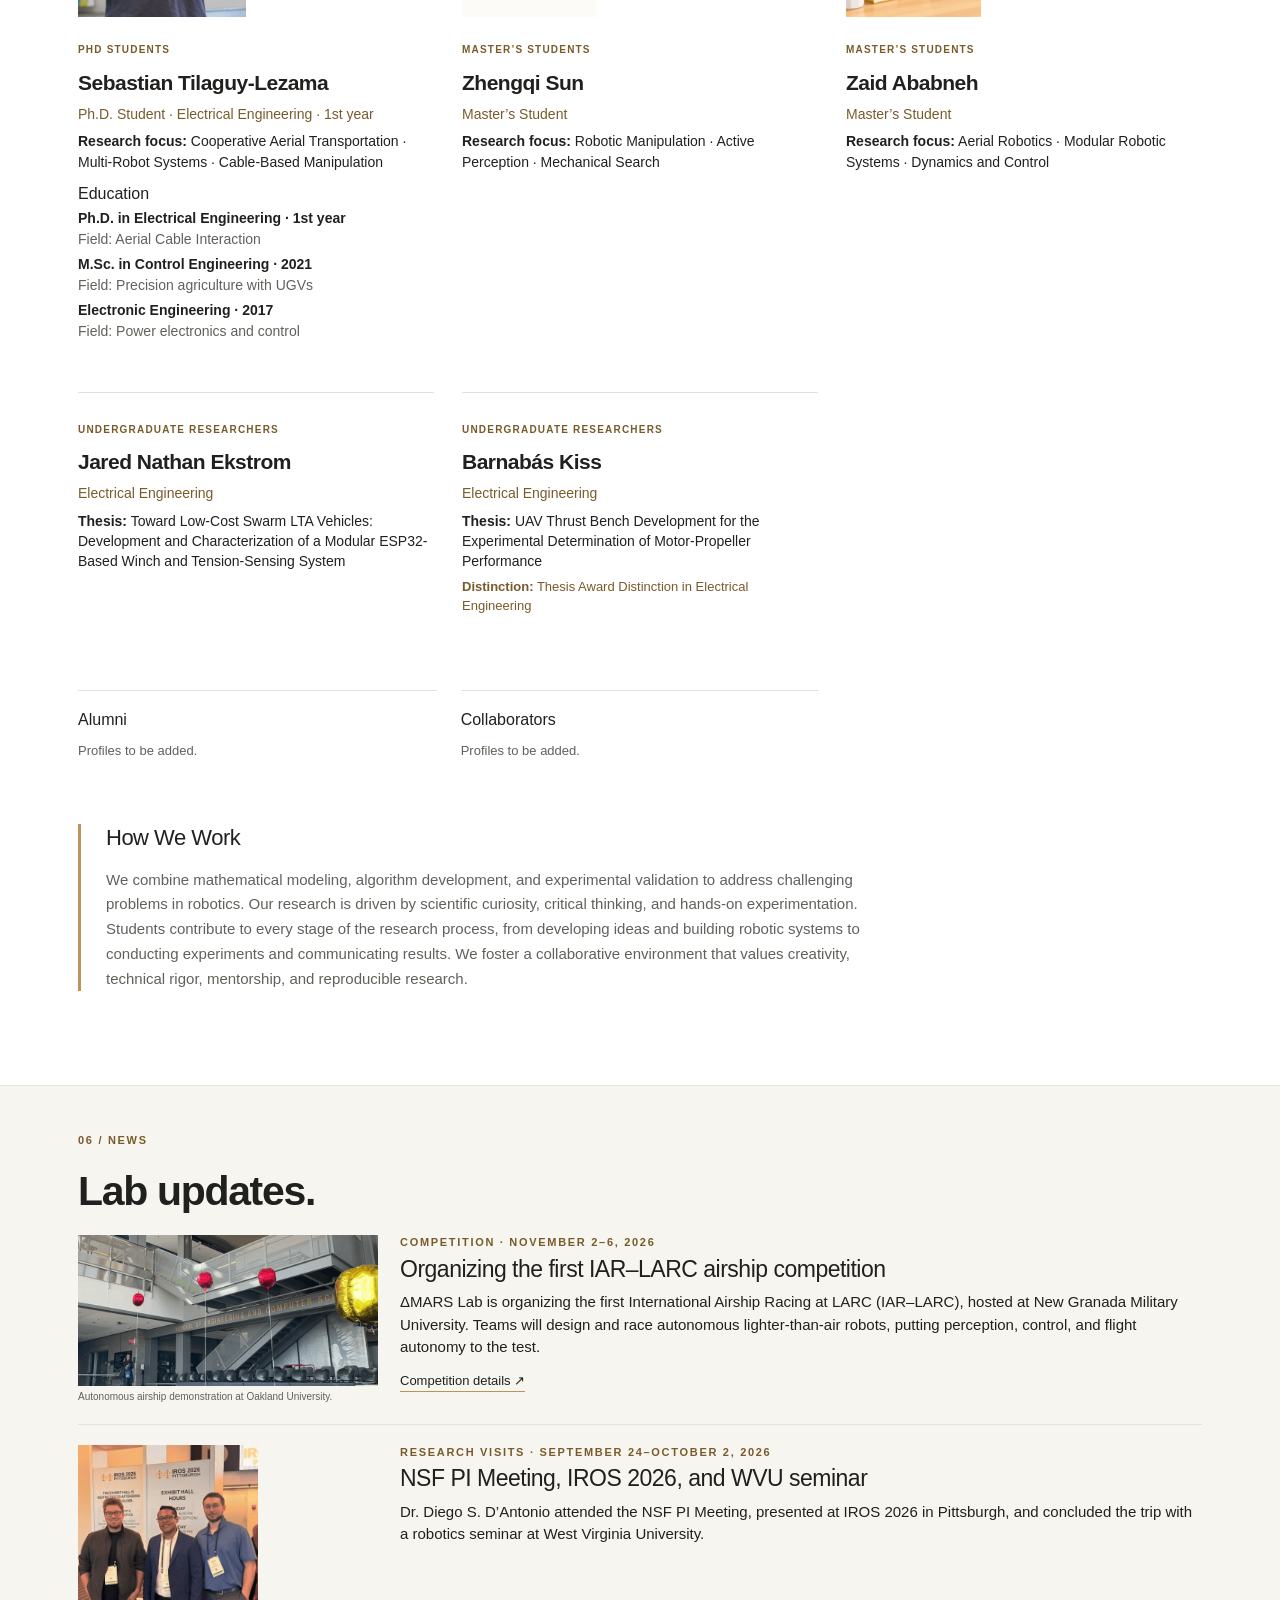
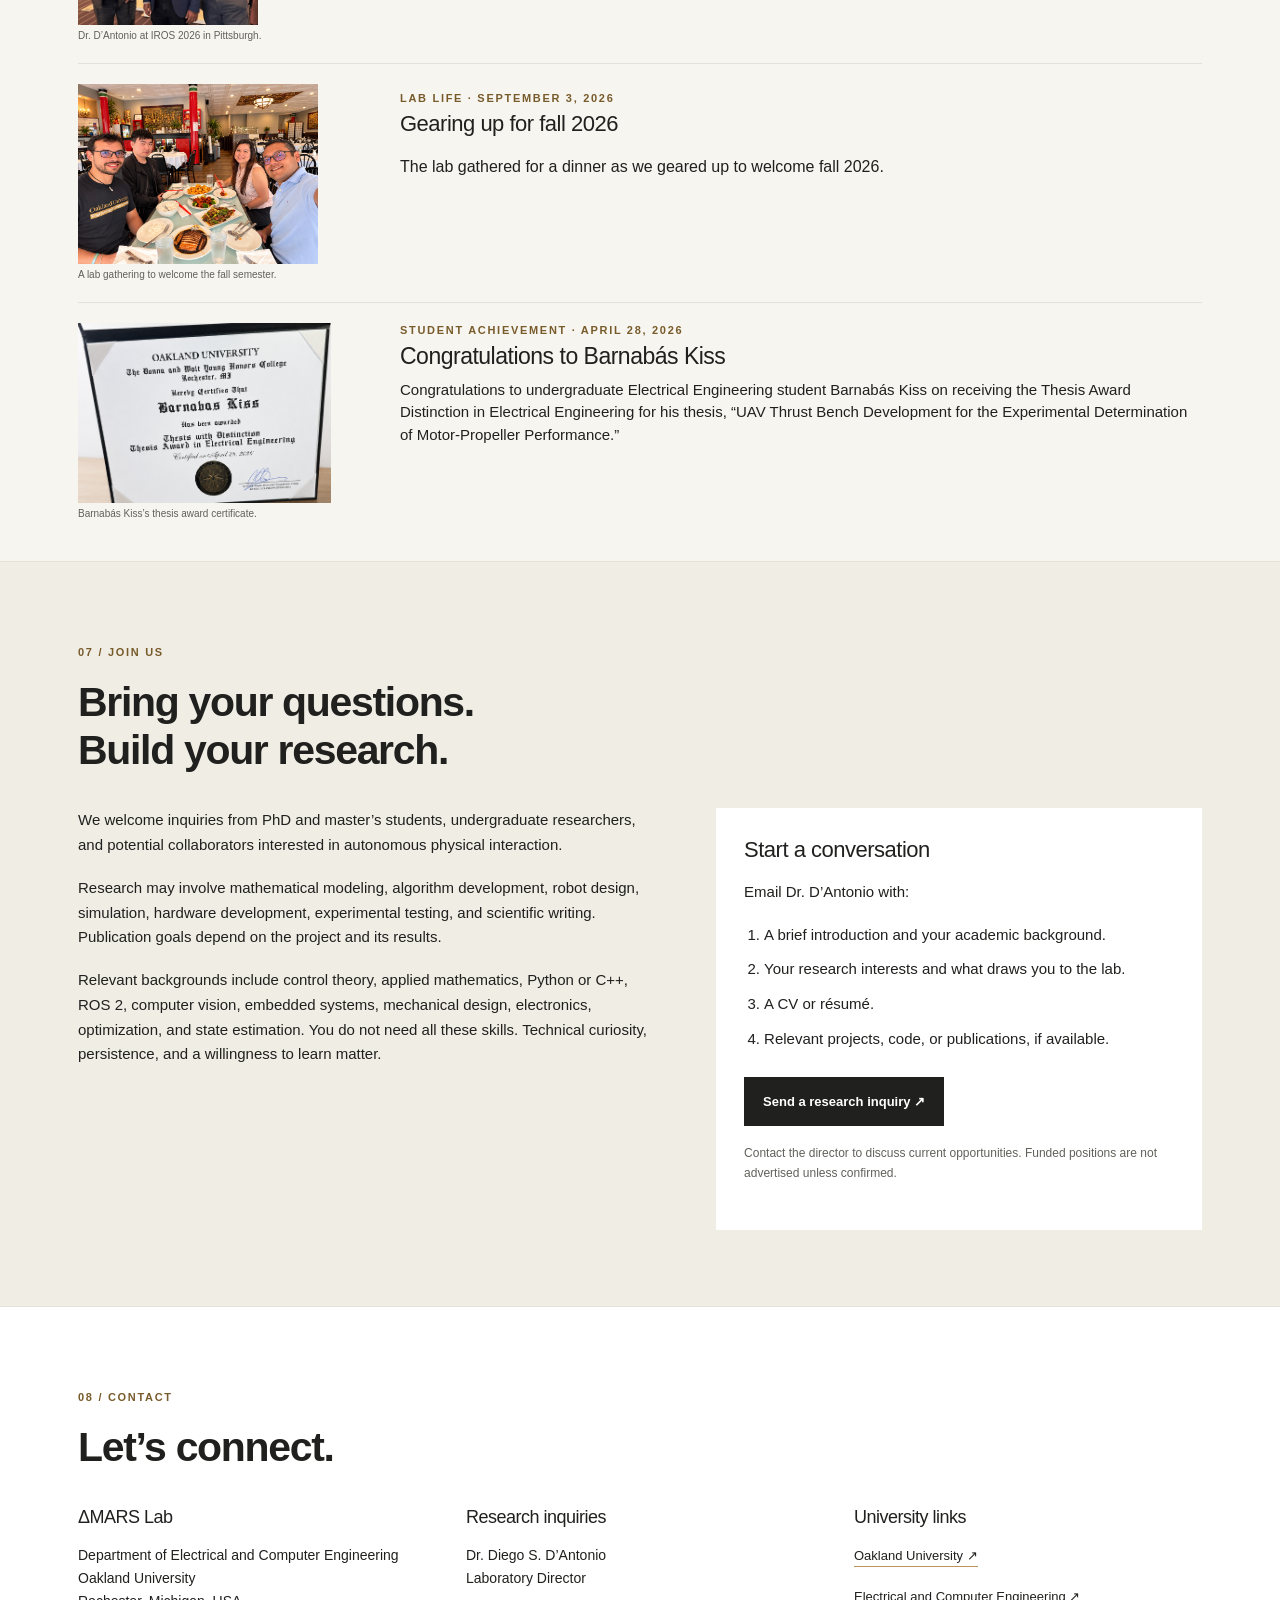
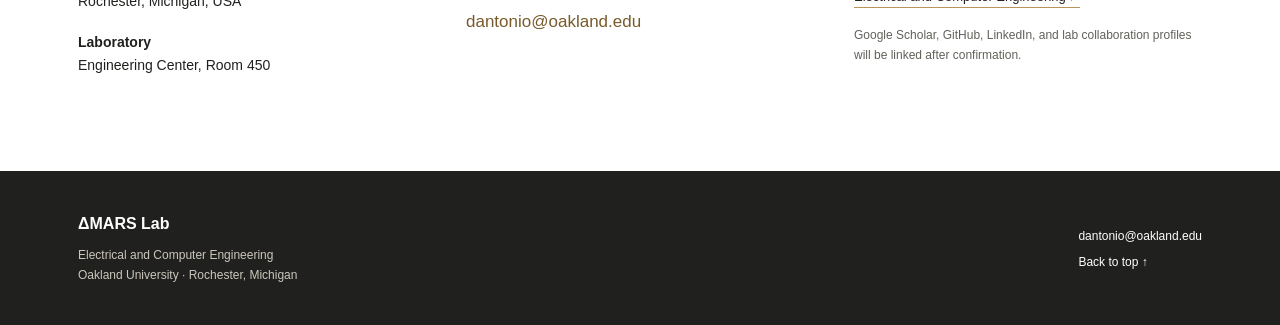
==== commit c8913c5e: "Update explanation of the delta symbol" ====
--- a/index.html
+++ b/index.html
@@ -4,7 +4,7 @@
 <meta property="og:title" content="ΔMARS Lab | Δ Multi-Agent Robotic Systems Lab"><meta property="og:description" content="Advancing autonomous robotics through cooperative coordination, physical interaction, and intelligent manipulation."><meta property="og:type" content="website">
 <link rel="icon" href="assets/img/lab-mark.svg" type="image/svg+xml"><link rel="stylesheet" href="assets/vendor/bootstrap/css/bootstrap.min.css"><link rel="stylesheet" href="assets/css/lab.css?v=20261014"><link rel="stylesheet" href="assets/vendor/bootstrap-icons/bootstrap-icons.css"></head>
 <body><a class="skip-link" href="#main">Skip to content</a><header class="lab-header"><div class="container header-inner"><a class="brand" href="index.html"><span class="brand-name">ΔMARS <span>LAB</span></span><span class="brand-affiliation">Oakland University · ECE</span></a><button class="menu-toggle" type="button" aria-controls="navigation" aria-expanded="false">Menu</button><nav id="navigation" aria-label="Main navigation"><a href="#hero">Home</a><a href="#about">About</a><a href="#research">Research</a><a href="#projects">Projects</a><a href="#publications">Publications</a><a href="#people">People</a><a href="#news">News</a><a href="#join">Join Us</a><a href="#contact">Contact</a></nav></div></header>
-<main id="main"><section id="hero" class="lab-hero"><div class="container hero-grid"><div><span class="eyebrow">Oakland University · Electrical and Computer Engineering</span><p class="hero-lab">ΔMARS LAB</p><h1>Robots That Cooperate,<br><span>Manipulate, and Interact.</span></h1><p class="hero-support">Advancing autonomous robotics through cooperative coordination, physical interaction, and intelligent manipulation.</p><p class="hero-description">At ΔMARS Lab, we investigate how robots collaborate and interact with the physical world. From autonomous cable manipulation and robotic knotting to cooperative aerial transportation and blimp systems, our research combines modeling, perception, planning, and control to develop new capabilities for autonomous robots.</p><div class="hero-links"><a class="lab-button" href="#research">Explore Our Research <span aria-hidden="true">→</span></a><a class="text-link" href="#projects">Discover Our Projects <span aria-hidden="true">↗</span></a></div></div><figure class="hero-media"><video class="hero-experiment" src="assets/img/hitches.mp4" width="338" height="190" aria-label="Aerial robots manipulating cables around a cylindrical object during a laboratory experiment." autoplay muted loop playsinline controls preload="metadata"></video><figcaption class="media-caption">Cable interlacing and cooperative aerial manipulation</figcaption></figure></div><div class="container research-path"><span>Cooperative robotics</span><span aria-hidden="true">·</span><span>Physical interaction</span><span aria-hidden="true">·</span><span>Autonomous manipulation</span></div></section><section id="about" class="content-section"><div class="container"><div class="section-intro"><span class="eyebrow">01 / About the lab</span><h2>Robots that act on the world.</h2></div><div class="about-grid"><div><p>ΔMARS Lab studies cooperative robotics, physical interaction, and autonomous manipulation. We investigate how individual robots and teams coordinate their actions, manipulate objects, and establish useful physical relationships with their environments. Our research connects dynamics, control, perception, and planning across aerial and ground platforms, including multirotor vehicles, autonomous blimps, and heterogeneous robotic teams.</p><p>Cable-based manipulation and robotic knotting form a distinctive focus within this broader agenda. Cables, ropes, and knots are not only objects to manipulate: they can become mechanisms for establishing connections, distributing forces, securing payloads, and creating mechanical constraints. We investigate autonomous cable routing, hitch and knot formation, interlacing, tension regulation, and friction-based grasping alongside broader questions of contact-rich interaction and cooperative autonomy.</p><p>Our approach combines mathematical foundations, algorithms, and experimental systems. Models guide planning and feedback, while physical experiments reveal where assumptions need refinement. This cycle connects scientific understanding with robotic behavior and supports research beyond any single mechanism or platform. Directed by Dr. Diego S. D’Antonio, the laboratory is part of Oakland University’s Department of Electrical and Computer Engineering in Rochester, Michigan.</p><p class="name-note">The symbol Δ represents change, evolution, and dynamic transformation.</p></div><div class="statement-panel"><h3>Mission</h3><p>Advance cooperative robotics and autonomous manipulation through modeling, perception, planning, control, and experiments, with a distinctive focus on cables, knots, and contact-rich interactions.</p><h3>Vision</h3><p>Enable robots to cooperate and exploit physical interactions—including cables, ropes, and knots—to accomplish complex manipulation and transportation tasks across aerial and ground platforms.</p></div></div><div class="principle-grid"><article><span class="eyebrow">01</span><h3>Mathematical foundations</h3><p>We build explicit models of geometry, dynamics, contact, and uncertainty. Assumptions and operating conditions remain visible so that analysis supports interpretable design decisions.</p></article><article><span class="eyebrow">02</span><h3>Integrated autonomy</h3><p>Perception, planning, and control work together. Measurements inform task decisions, and planned actions account for the forces and constraints that controllers must manage.</p></article><article><span class="eyebrow">03</span><h3>Physical validation</h3><p>We use robot experiments to examine where models hold and where they fail. Measured behavior, reproducible procedures, and honest reporting guide the next iteration.</p></article></div></div></section><section id="research" class="content-section featured-focus"><div class="container"><span class="eyebrow">Distinctive research focus</span><h2>Cable Manipulation and Robotic Knotting</h2><p class="focus-subtitle">Enabling robots to manipulate flexible structures and exploit their mechanical properties.</p><div class="focus-grid"><div><p>We investigate how autonomous robots can manipulate cables, ropes, and other deformable linear objects to establish physical connections, secure objects, and perform complex manipulation tasks.</p><p>Our research explores autonomous hitch and knot formation, cable interlacing, tension regulation, contact mechanics, and friction-based grasping.</p><p>By combining mathematical modeling, planning, control, and experimental robotics, we seek to enable robots to exploit the mechanical properties of flexible materials for manipulation and cooperative transportation.</p><p><strong>Potential applications:</strong> Aerial grasping, Object securement, Robotic assembly, Cooperative transportation, Manipulation in challenging environments.</p><a class="text-link" href="project-cable-interlacing.html">Explore cable interlacing →</a></div><div class="scientific-question"><h3>A connecting scientific question</h3><p>How can autonomous multi-robot systems coordinate their actions and leverage contact dynamics and mechanical interactions with deformable linear objects—including cable tension, friction, and topological constraints—to enable complex manipulation capabilities beyond those achievable by individual robots?</p><p class="small-note">Cables and knots can establish connections, distribute forces, secure payloads, and create mechanical constraints.</p></div></div></div></section><section id="projects" class="content-section"><div class="container"><div class="section-intro"><span class="eyebrow">03 / Projects</span><h2>Specific questions. Physical systems.</h2><p class="section-description">Project concepts and verified research records, with the current evidence stated for each.</p></div><div class="projects-grid"><article class="project-card"><div class="media-slot"><span class="media-cross" aria-hidden="true">＋</span><span>Using cables to form a grasp</span><small>Experimental media to be added</small></div><div class="card-body"><span class="status">Published research · IEEE Transactions on Robotics, 2026</span><h3><a href="project-cable-interlacing.html">Autonomous Aerial Grasping Through Cable Interlacing</a></h3><p>This project investigates how multiple aerial robots arrange and interlace cables around an object to establish an attachment for lifting and transportation. It connects cable routing, contact and friction mechanics, and team coordination. Cable-based grasp formation offers a way to explore securement without relying on a conventional rigid gripper.</p><a class="text-link" href="project-cable-interlacing.html">Explore project <span aria-hidden="true">→</span></a></div></article><article class="project-card"><div class="media-slot"><span class="media-cross" aria-hidden="true">＋</span><span>Coordinating a load as cable geometry changes</span><small>Experimental media to be added</small></div><div class="card-body"><span class="status">Preprint · experiments reported</span><h3><a href="project-sliding-transport.html">Cooperative Aerial Transportation with Sliding Cable Attachments</a></h3><p>This project studies cooperative payload transportation when a cable can slide through an attachment on the load. Changing cable distribution couples robot motion, payload dynamics, and interaction forces. An author-posted preprint reports a dual-quadrotor system, geometry-based reference generation, and experimental demonstrations of the approach.</p><a class="text-link" href="project-sliding-transport.html">Explore project <span aria-hidden="true">→</span></a></div></article><article class="project-card"><div class="media-slot"><span class="media-cross" aria-hidden="true">＋</span><span>Studying selected capture interactions in a terrestrial testbed</span><small>Experimental media to be added</small></div><div class="card-body"><span class="status">Research direction · project stage to confirm</span><h3><a href="project-blimp-capture.html">Cooperative Blimp Swarms for Space-Debris Capture Emulation</a></h3><p>This project explores lightweight robotic blimps as platforms for studying selected aspects of cooperative capture and transportation. The research concept involves coordinated motion, interaction with moving objects, and cable-mediated handling. Blimp experiments can support controlled studies of these interactions; they do not reproduce true orbital microgravity dynamics.</p><a class="text-link" href="project-blimp-capture.html">Explore project <span aria-hidden="true">→</span></a></div></article><article class="project-card"><div class="media-slot"><span class="media-cross" aria-hidden="true">＋</span><span>Observing the physical interaction state</span><small>Experimental media to be added</small></div><div class="card-body"><span class="status">Research direction · project stage to confirm</span><h3><a href="project-cable-sensing.html">Cable Interaction Sensing and Control</a></h3><p>Robot motion alone may not reveal whether a cable is taut, slipping, or contacting an object. This research direction develops sensing and modeling strategies for cable interaction, including tension, angle, and contact geometry. The goal is to connect reduced-order interaction estimates with feedback control and manipulation decisions.</p><a class="text-link" href="project-cable-sensing.html">Explore project <span aria-hidden="true">→</span></a></div></article><article class="project-card"><div class="media-slot"><span class="media-cross" aria-hidden="true">＋</span><span>Using physical actions to reveal and retrieve objects</span><small>Experimental media to be added</small></div><div class="card-body"><span class="status">Exploratory research direction</span><h3><a href="project-robot-search.html">Autonomous Robotic Search and Manipulation</a></h3><p>This exploratory direction combines active perception, scene understanding, and physical manipulation to search for and retrieve objects. A robot may need to move an obstacle before it can observe or grasp a target. We investigate how observations and actions can inform each other in a closed-loop autonomous process.</p><a class="text-link" href="project-robot-search.html">Explore project <span aria-hidden="true">→</span></a></div></article></div></div></section><section id="publications" class="content-section"><div class="container"><div class="section-intro"><span class="eyebrow">04 / Publications</span><h2>Publications.</h2><p class="section-description">Explore our research publications by year, publication type, and topic.</p></div><div class="filters" aria-label="Publication filters"><label>Year<select id="filter-year"><option value="all">All years</option><option>2026</option><option>2025</option><option>2023</option><option>2022</option><option>2021</option></select></label><label>Type<select id="filter-type"><option value="all">All types</option><option>Journal article</option><option>Conference paper</option><option>Preprint</option><option>Thesis</option><option>Presentation</option></select></label><label>Topic<select id="filter-topic"><option value="all">All topics</option><option>Blimps</option><option>Cable manipulation and knotting</option><option>Cooperation</option><option>Dynamics</option><option>Modular aerial robots</option><option>Perception and planning</option><option>Physical interaction</option><option>Task allocation</option></select></label><button id="reset-filters" type="button">Reset filters</button></div><p id="publication-count" class="small-note" role="status" aria-live="polite">16 publications shown</p><div id="publication-list" class="is-expanded" tabindex="0" role="region" aria-label="Research papers"><article class="publication publication-row" data-year="2026" data-type="Preprint" data-topics="Cooperation|Dynamics|Cable manipulation and knotting|Physical interaction"><div class="publication-thumbnail"><img src="assets/img/sliding-cable-paper.png" alt="Two quadrotors transporting a payload with a single cable sliding through a payload-mounted hook; annotated cable lengths and system geometry." loading="lazy"><p class="publication-image-credit"><a href="https://arxiv.org/html/2610.13665v1">Figure 1 · Tilaguy Lezama and D’Antonio</a> · <a href="https://creativecommons.org/licenses/by-nc-sa/4.0/">CC BY-NC-SA 4.0</a></p></div><div class="publication-content"><p class="publication-authors">Sebastian Tilaguy Lezama and Diego S. D’Antonio</p><h3 class="publication-title">Cooperative Aerial Transportation of a Payload with a Sliding Cable Attachment <span class="publication-badge">Preprint</span></h3><p class="publication-venue">In: arXiv preprint · arXiv:2610.13665, 2026.</p><div class="publication-meta"><button type="button" class="publication-disclosure" aria-expanded="false" aria-controls="abstract-sliding-preprint">Abstract</button><span class="meta-separator" aria-hidden="true">|</span><button type="button" class="publication-disclosure" aria-expanded="false" aria-controls="bibtex-sliding-preprint">BibTeX</button><span class="meta-separator" aria-hidden="true">|</span><span class="publication-tags"><span>Tags:</span> <button class="publication-tag" type="button" data-topic="Cooperation">cooperation</button><button class="publication-tag" type="button" data-topic="Dynamics">dynamics</button><button class="publication-tag" type="button" data-topic="Cable manipulation and knotting">cable manipulation and knotting</button><button class="publication-tag" type="button" data-topic="Physical interaction">physical interaction</button></span><span class="meta-separator" aria-hidden="true">|</span><span class="publication-resources"><span>Links:</span> <a href="https://arxiv.org/html/2610.13665v1" class="publication-resource" aria-label="Paper: Cooperative Aerial Transportation of a Payload with a Sliding Cable Attachment" title="Paper"><i class="bi bi-file-earmark-text" aria-hidden="true"></i><span>Paper</span></a><a href="project-sliding-transport.html" class="publication-resource" aria-label="Project: Cooperative Aerial Transportation of a Payload with a Sliding Cable Attachment" title="Project"><i class="bi bi-box-arrow-up-right" aria-hidden="true"></i><span>Project</span></a></span></div><div id="abstract-sliding-preprint" class="publication-panel" hidden><h4>Abstract summary</h4><p>Two quadrotors share a cable that slides through a hook on a suspended payload. The study models how cable redistribution couples vehicle motion and load dynamics, then develops geometrically feasible motion references subject to tension and actuation constraints. Physical experiments examine the resulting cooperative transportation approach.</p></div><div id="bibtex-sliding-preprint" class="publication-panel" hidden><h4>BibTeX</h4><pre><code>@misc{tilaguylezama2026sliding,
+<main id="main"><section id="hero" class="lab-hero"><div class="container hero-grid"><div><span class="eyebrow">Oakland University · Electrical and Computer Engineering</span><p class="hero-lab">ΔMARS LAB</p><h1>Robots That Cooperate,<br><span>Manipulate, and Interact.</span></h1><p class="hero-support">Advancing autonomous robotics through cooperative coordination, physical interaction, and intelligent manipulation.</p><p class="hero-description">At ΔMARS Lab, we investigate how robots collaborate and interact with the physical world. From autonomous cable manipulation and robotic knotting to cooperative aerial transportation and blimp systems, our research combines modeling, perception, planning, and control to develop new capabilities for autonomous robots.</p><div class="hero-links"><a class="lab-button" href="#research">Explore Our Research <span aria-hidden="true">→</span></a><a class="text-link" href="#projects">Discover Our Projects <span aria-hidden="true">↗</span></a></div></div><figure class="hero-media"><video class="hero-experiment" src="assets/img/hitches.mp4" width="338" height="190" aria-label="Aerial robots manipulating cables around a cylindrical object during a laboratory experiment." autoplay muted loop playsinline controls preload="metadata"></video><figcaption class="media-caption">Cable interlacing and cooperative aerial manipulation</figcaption></figure></div><div class="container research-path"><span>Cooperative robotics</span><span aria-hidden="true">·</span><span>Physical interaction</span><span aria-hidden="true">·</span><span>Autonomous manipulation</span></div></section><section id="about" class="content-section"><div class="container"><div class="section-intro"><span class="eyebrow">01 / About the lab</span><h2>Robots that act on the world.</h2></div><div class="about-grid"><div><p>ΔMARS Lab studies cooperative robotics, physical interaction, and autonomous manipulation. We investigate how individual robots and teams coordinate their actions, manipulate objects, and establish useful physical relationships with their environments. Our research connects dynamics, control, perception, and planning across aerial and ground platforms, including multirotor vehicles, autonomous blimps, and heterogeneous robotic teams.</p><p>Cable-based manipulation and robotic knotting form a distinctive focus within this broader agenda. Cables, ropes, and knots are not only objects to manipulate: they can become mechanisms for establishing connections, distributing forces, securing payloads, and creating mechanical constraints. We investigate autonomous cable routing, hitch and knot formation, interlacing, tension regulation, and friction-based grasping alongside broader questions of contact-rich interaction and cooperative autonomy.</p><p>Our approach combines mathematical foundations, algorithms, and experimental systems. Models guide planning and feedback, while physical experiments reveal where assumptions need refinement. This cycle connects scientific understanding with robotic behavior and supports research beyond any single mechanism or platform. Directed by Dr. Diego S. D’Antonio, the laboratory is part of Oakland University’s Department of Electrical and Computer Engineering in Rochester, Michigan.</p><p class="name-note">The symbol Δ (delta) represents incremental advances in robotic autonomy, physical interaction, and coordination that enable the development of increasingly capable multi-agent robotic systems.</p></div><div class="statement-panel"><h3>Mission</h3><p>Advance cooperative robotics and autonomous manipulation through modeling, perception, planning, control, and experiments, with a distinctive focus on cables, knots, and contact-rich interactions.</p><h3>Vision</h3><p>Enable robots to cooperate and exploit physical interactions—including cables, ropes, and knots—to accomplish complex manipulation and transportation tasks across aerial and ground platforms.</p></div></div><div class="principle-grid"><article><span class="eyebrow">01</span><h3>Mathematical foundations</h3><p>We build explicit models of geometry, dynamics, contact, and uncertainty. Assumptions and operating conditions remain visible so that analysis supports interpretable design decisions.</p></article><article><span class="eyebrow">02</span><h3>Integrated autonomy</h3><p>Perception, planning, and control work together. Measurements inform task decisions, and planned actions account for the forces and constraints that controllers must manage.</p></article><article><span class="eyebrow">03</span><h3>Physical validation</h3><p>We use robot experiments to examine where models hold and where they fail. Measured behavior, reproducible procedures, and honest reporting guide the next iteration.</p></article></div></div></section><section id="research" class="content-section featured-focus"><div class="container"><span class="eyebrow">Distinctive research focus</span><h2>Cable Manipulation and Robotic Knotting</h2><p class="focus-subtitle">Enabling robots to manipulate flexible structures and exploit their mechanical properties.</p><div class="focus-grid"><div><p>We investigate how autonomous robots can manipulate cables, ropes, and other deformable linear objects to establish physical connections, secure objects, and perform complex manipulation tasks.</p><p>Our research explores autonomous hitch and knot formation, cable interlacing, tension regulation, contact mechanics, and friction-based grasping.</p><p>By combining mathematical modeling, planning, control, and experimental robotics, we seek to enable robots to exploit the mechanical properties of flexible materials for manipulation and cooperative transportation.</p><p><strong>Potential applications:</strong> Aerial grasping, Object securement, Robotic assembly, Cooperative transportation, Manipulation in challenging environments.</p><a class="text-link" href="project-cable-interlacing.html">Explore cable interlacing →</a></div><div class="scientific-question"><h3>A connecting scientific question</h3><p>How can autonomous multi-robot systems coordinate their actions and leverage contact dynamics and mechanical interactions with deformable linear objects—including cable tension, friction, and topological constraints—to enable complex manipulation capabilities beyond those achievable by individual robots?</p><p class="small-note">Cables and knots can establish connections, distribute forces, secure payloads, and create mechanical constraints.</p></div></div></div></section><section id="projects" class="content-section"><div class="container"><div class="section-intro"><span class="eyebrow">03 / Projects</span><h2>Specific questions. Physical systems.</h2><p class="section-description">Project concepts and verified research records, with the current evidence stated for each.</p></div><div class="projects-grid"><article class="project-card"><div class="media-slot"><span class="media-cross" aria-hidden="true">＋</span><span>Using cables to form a grasp</span><small>Experimental media to be added</small></div><div class="card-body"><span class="status">Published research · IEEE Transactions on Robotics, 2026</span><h3><a href="project-cable-interlacing.html">Autonomous Aerial Grasping Through Cable Interlacing</a></h3><p>This project investigates how multiple aerial robots arrange and interlace cables around an object to establish an attachment for lifting and transportation. It connects cable routing, contact and friction mechanics, and team coordination. Cable-based grasp formation offers a way to explore securement without relying on a conventional rigid gripper.</p><a class="text-link" href="project-cable-interlacing.html">Explore project <span aria-hidden="true">→</span></a></div></article><article class="project-card"><div class="media-slot"><span class="media-cross" aria-hidden="true">＋</span><span>Coordinating a load as cable geometry changes</span><small>Experimental media to be added</small></div><div class="card-body"><span class="status">Preprint · experiments reported</span><h3><a href="project-sliding-transport.html">Cooperative Aerial Transportation with Sliding Cable Attachments</a></h3><p>This project studies cooperative payload transportation when a cable can slide through an attachment on the load. Changing cable distribution couples robot motion, payload dynamics, and interaction forces. An author-posted preprint reports a dual-quadrotor system, geometry-based reference generation, and experimental demonstrations of the approach.</p><a class="text-link" href="project-sliding-transport.html">Explore project <span aria-hidden="true">→</span></a></div></article><article class="project-card"><div class="media-slot"><span class="media-cross" aria-hidden="true">＋</span><span>Studying selected capture interactions in a terrestrial testbed</span><small>Experimental media to be added</small></div><div class="card-body"><span class="status">Research direction · project stage to confirm</span><h3><a href="project-blimp-capture.html">Cooperative Blimp Swarms for Space-Debris Capture Emulation</a></h3><p>This project explores lightweight robotic blimps as platforms for studying selected aspects of cooperative capture and transportation. The research concept involves coordinated motion, interaction with moving objects, and cable-mediated handling. Blimp experiments can support controlled studies of these interactions; they do not reproduce true orbital microgravity dynamics.</p><a class="text-link" href="project-blimp-capture.html">Explore project <span aria-hidden="true">→</span></a></div></article><article class="project-card"><div class="media-slot"><span class="media-cross" aria-hidden="true">＋</span><span>Observing the physical interaction state</span><small>Experimental media to be added</small></div><div class="card-body"><span class="status">Research direction · project stage to confirm</span><h3><a href="project-cable-sensing.html">Cable Interaction Sensing and Control</a></h3><p>Robot motion alone may not reveal whether a cable is taut, slipping, or contacting an object. This research direction develops sensing and modeling strategies for cable interaction, including tension, angle, and contact geometry. The goal is to connect reduced-order interaction estimates with feedback control and manipulation decisions.</p><a class="text-link" href="project-cable-sensing.html">Explore project <span aria-hidden="true">→</span></a></div></article><article class="project-card"><div class="media-slot"><span class="media-cross" aria-hidden="true">＋</span><span>Using physical actions to reveal and retrieve objects</span><small>Experimental media to be added</small></div><div class="card-body"><span class="status">Exploratory research direction</span><h3><a href="project-robot-search.html">Autonomous Robotic Search and Manipulation</a></h3><p>This exploratory direction combines active perception, scene understanding, and physical manipulation to search for and retrieve objects. A robot may need to move an obstacle before it can observe or grasp a target. We investigate how observations and actions can inform each other in a closed-loop autonomous process.</p><a class="text-link" href="project-robot-search.html">Explore project <span aria-hidden="true">→</span></a></div></article></div></div></section><section id="publications" class="content-section"><div class="container"><div class="section-intro"><span class="eyebrow">04 / Publications</span><h2>Publications.</h2><p class="section-description">Explore our research publications by year, publication type, and topic.</p></div><div class="filters" aria-label="Publication filters"><label>Year<select id="filter-year"><option value="all">All years</option><option>2026</option><option>2025</option><option>2023</option><option>2022</option><option>2021</option></select></label><label>Type<select id="filter-type"><option value="all">All types</option><option>Journal article</option><option>Conference paper</option><option>Preprint</option><option>Thesis</option><option>Presentation</option></select></label><label>Topic<select id="filter-topic"><option value="all">All topics</option><option>Blimps</option><option>Cable manipulation and knotting</option><option>Cooperation</option><option>Dynamics</option><option>Modular aerial robots</option><option>Perception and planning</option><option>Physical interaction</option><option>Task allocation</option></select></label><button id="reset-filters" type="button">Reset filters</button></div><p id="publication-count" class="small-note" role="status" aria-live="polite">16 publications shown</p><div id="publication-list" class="is-expanded" tabindex="0" role="region" aria-label="Research papers"><article class="publication publication-row" data-year="2026" data-type="Preprint" data-topics="Cooperation|Dynamics|Cable manipulation and knotting|Physical interaction"><div class="publication-thumbnail"><img src="assets/img/sliding-cable-paper.png" alt="Two quadrotors transporting a payload with a single cable sliding through a payload-mounted hook; annotated cable lengths and system geometry." loading="lazy"><p class="publication-image-credit"><a href="https://arxiv.org/html/2610.13665v1">Figure 1 · Tilaguy Lezama and D’Antonio</a> · <a href="https://creativecommons.org/licenses/by-nc-sa/4.0/">CC BY-NC-SA 4.0</a></p></div><div class="publication-content"><p class="publication-authors">Sebastian Tilaguy Lezama and Diego S. D’Antonio</p><h3 class="publication-title">Cooperative Aerial Transportation of a Payload with a Sliding Cable Attachment <span class="publication-badge">Preprint</span></h3><p class="publication-venue">In: arXiv preprint · arXiv:2610.13665, 2026.</p><div class="publication-meta"><button type="button" class="publication-disclosure" aria-expanded="false" aria-controls="abstract-sliding-preprint">Abstract</button><span class="meta-separator" aria-hidden="true">|</span><button type="button" class="publication-disclosure" aria-expanded="false" aria-controls="bibtex-sliding-preprint">BibTeX</button><span class="meta-separator" aria-hidden="true">|</span><span class="publication-tags"><span>Tags:</span> <button class="publication-tag" type="button" data-topic="Cooperation">cooperation</button><button class="publication-tag" type="button" data-topic="Dynamics">dynamics</button><button class="publication-tag" type="button" data-topic="Cable manipulation and knotting">cable manipulation and knotting</button><button class="publication-tag" type="button" data-topic="Physical interaction">physical interaction</button></span><span class="meta-separator" aria-hidden="true">|</span><span class="publication-resources"><span>Links:</span> <a href="https://arxiv.org/html/2610.13665v1" class="publication-resource" aria-label="Paper: Cooperative Aerial Transportation of a Payload with a Sliding Cable Attachment" title="Paper"><i class="bi bi-file-earmark-text" aria-hidden="true"></i><span>Paper</span></a><a href="project-sliding-transport.html" class="publication-resource" aria-label="Project: Cooperative Aerial Transportation of a Payload with a Sliding Cable Attachment" title="Project"><i class="bi bi-box-arrow-up-right" aria-hidden="true"></i><span>Project</span></a></span></div><div id="abstract-sliding-preprint" class="publication-panel" hidden><h4>Abstract summary</h4><p>Two quadrotors share a cable that slides through a hook on a suspended payload. The study models how cable redistribution couples vehicle motion and load dynamics, then develops geometrically feasible motion references subject to tension and actuation constraints. Physical experiments examine the resulting cooperative transportation approach.</p></div><div id="bibtex-sliding-preprint" class="publication-panel" hidden><h4>BibTeX</h4><pre><code>@misc{tilaguylezama2026sliding,
   title = {Cooperative Aerial Transportation of a Payload with a Sliding Cable Attachment},
   author = {Tilaguy Lezama, Sebastian and D&#x27;Antonio, Diego S.},
   year = {2026},
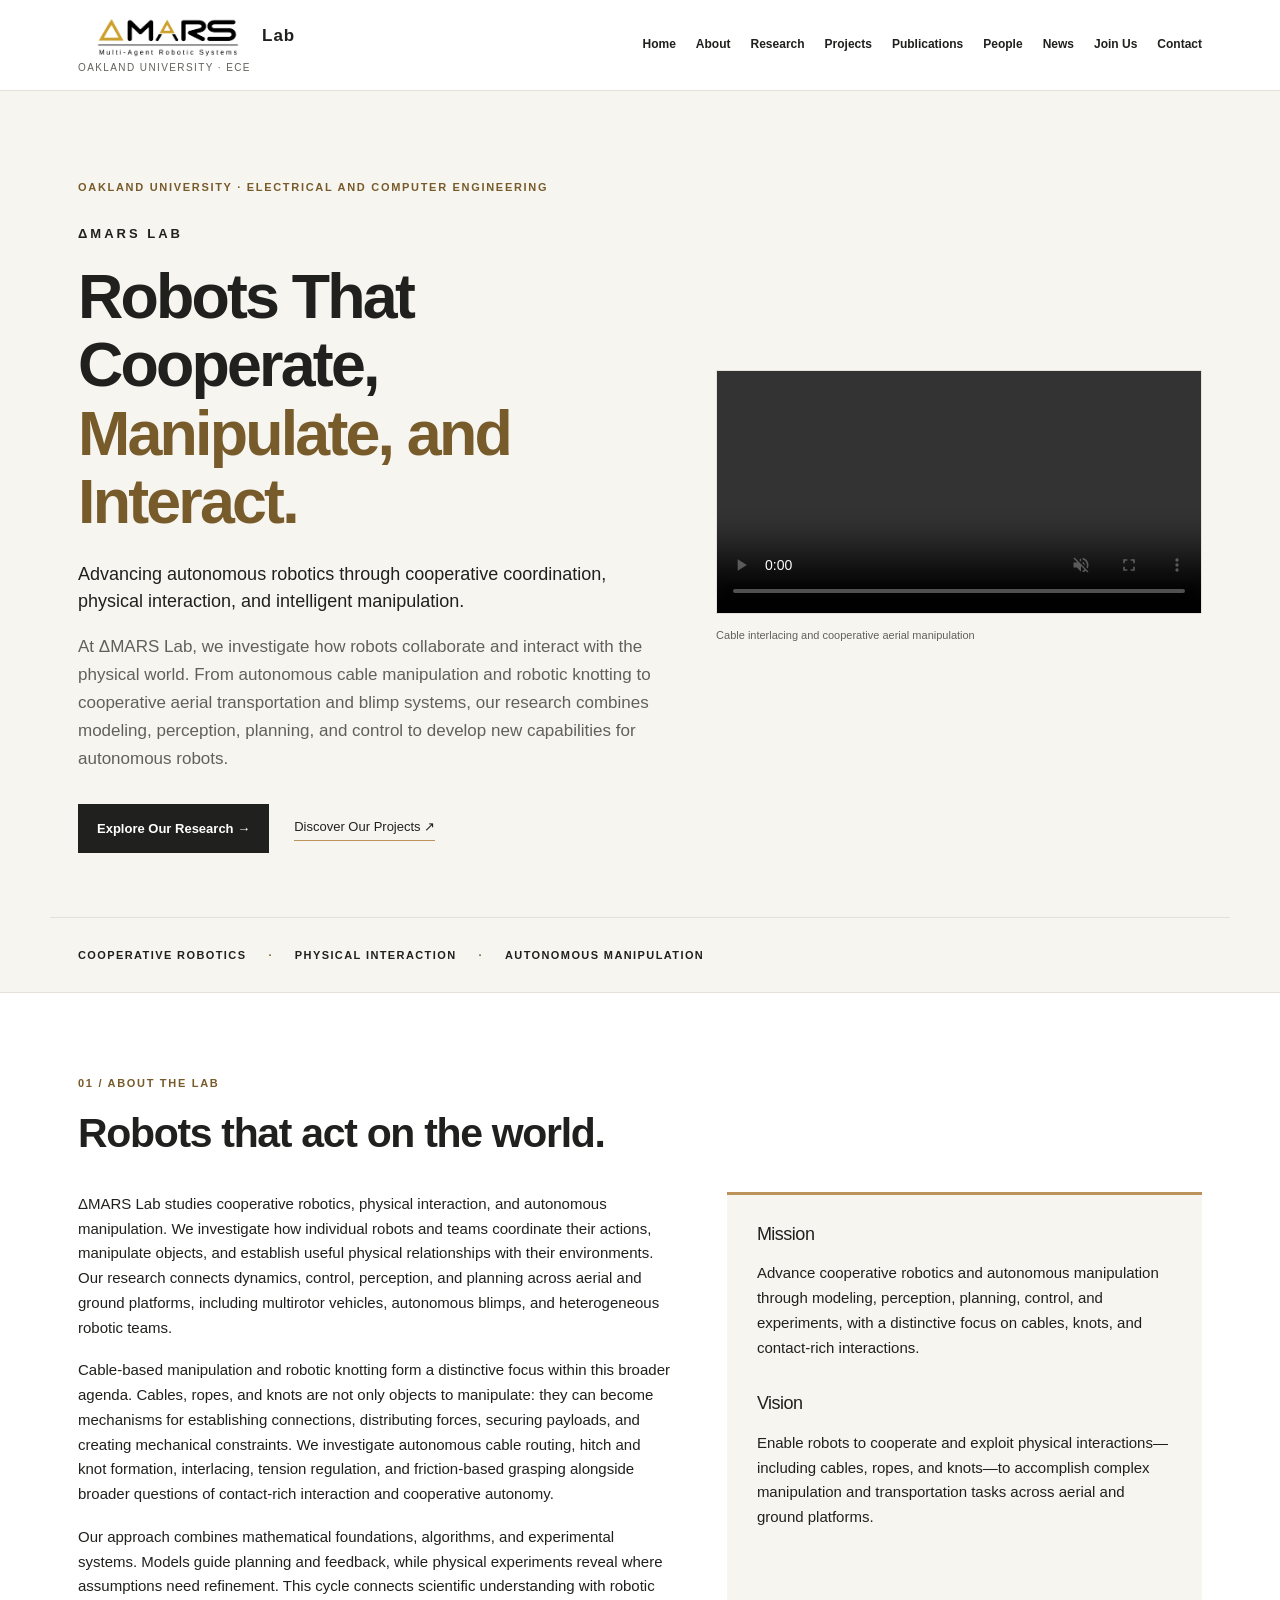
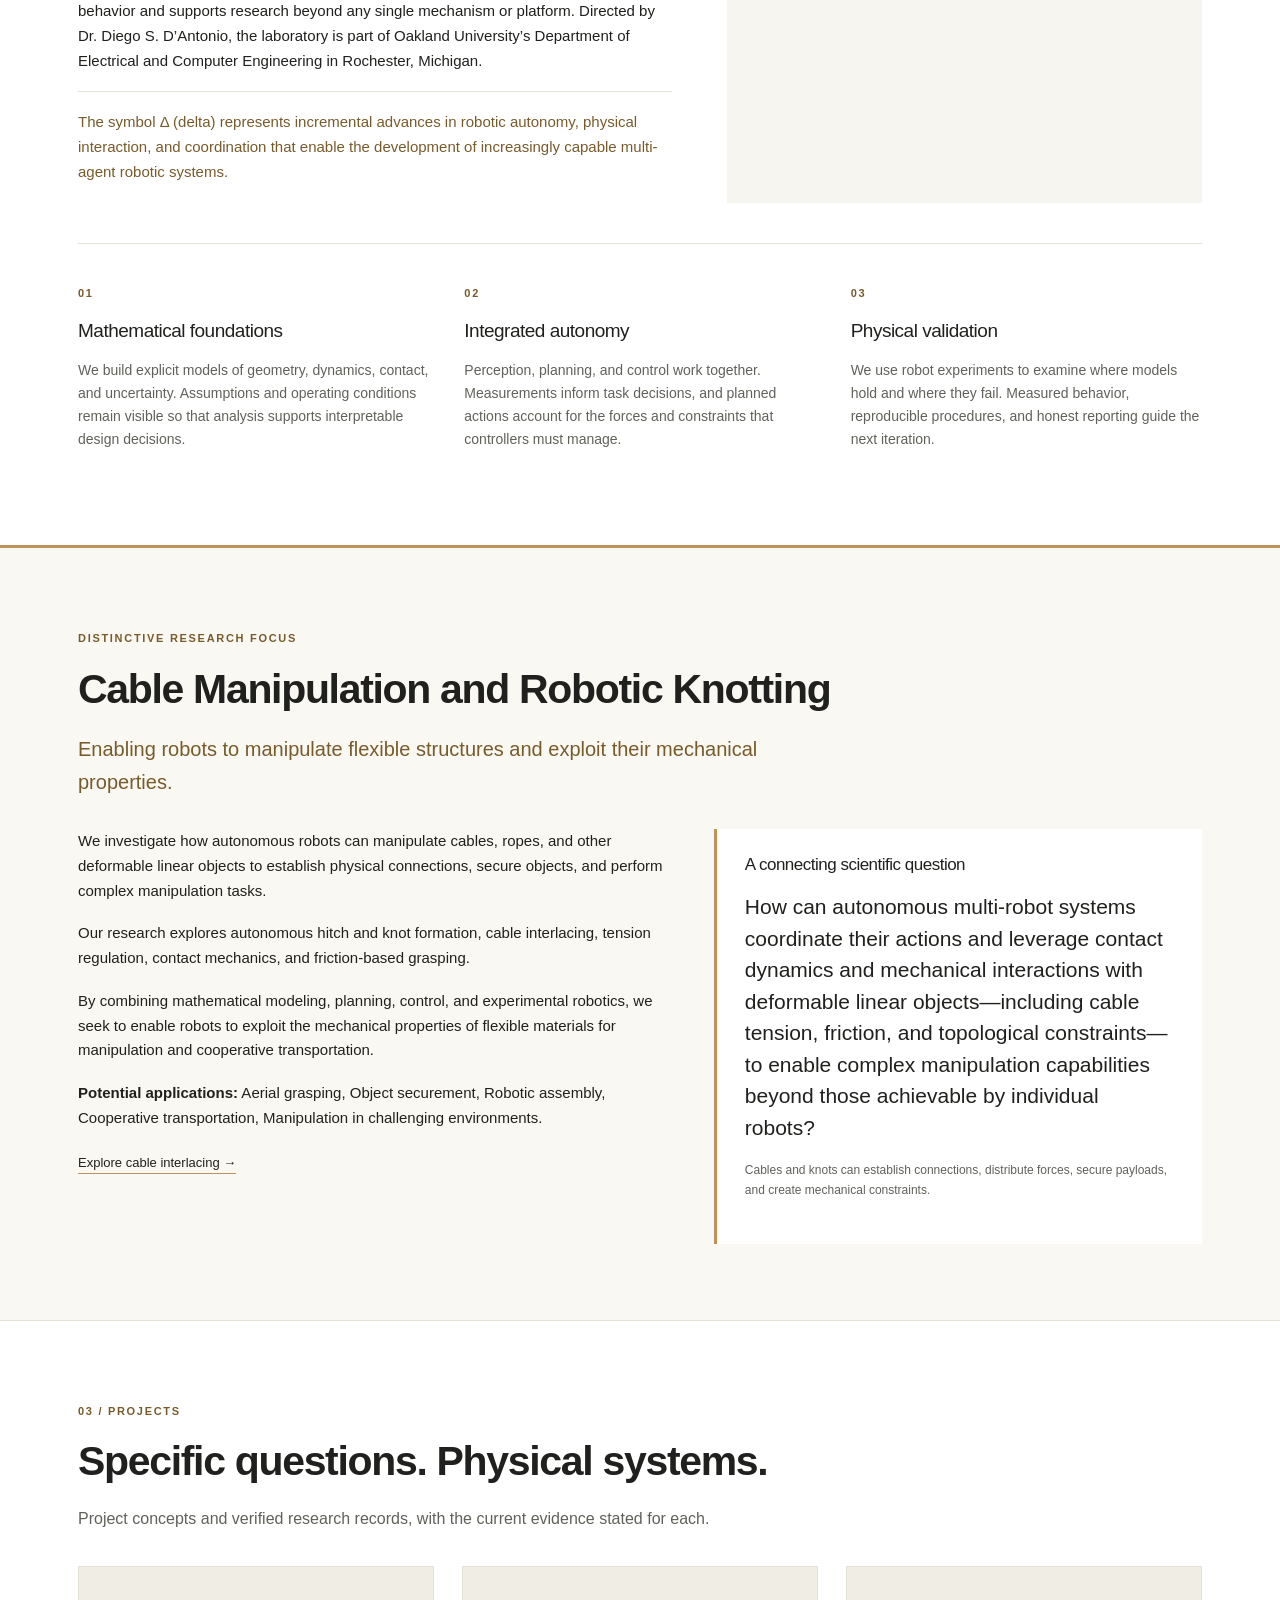
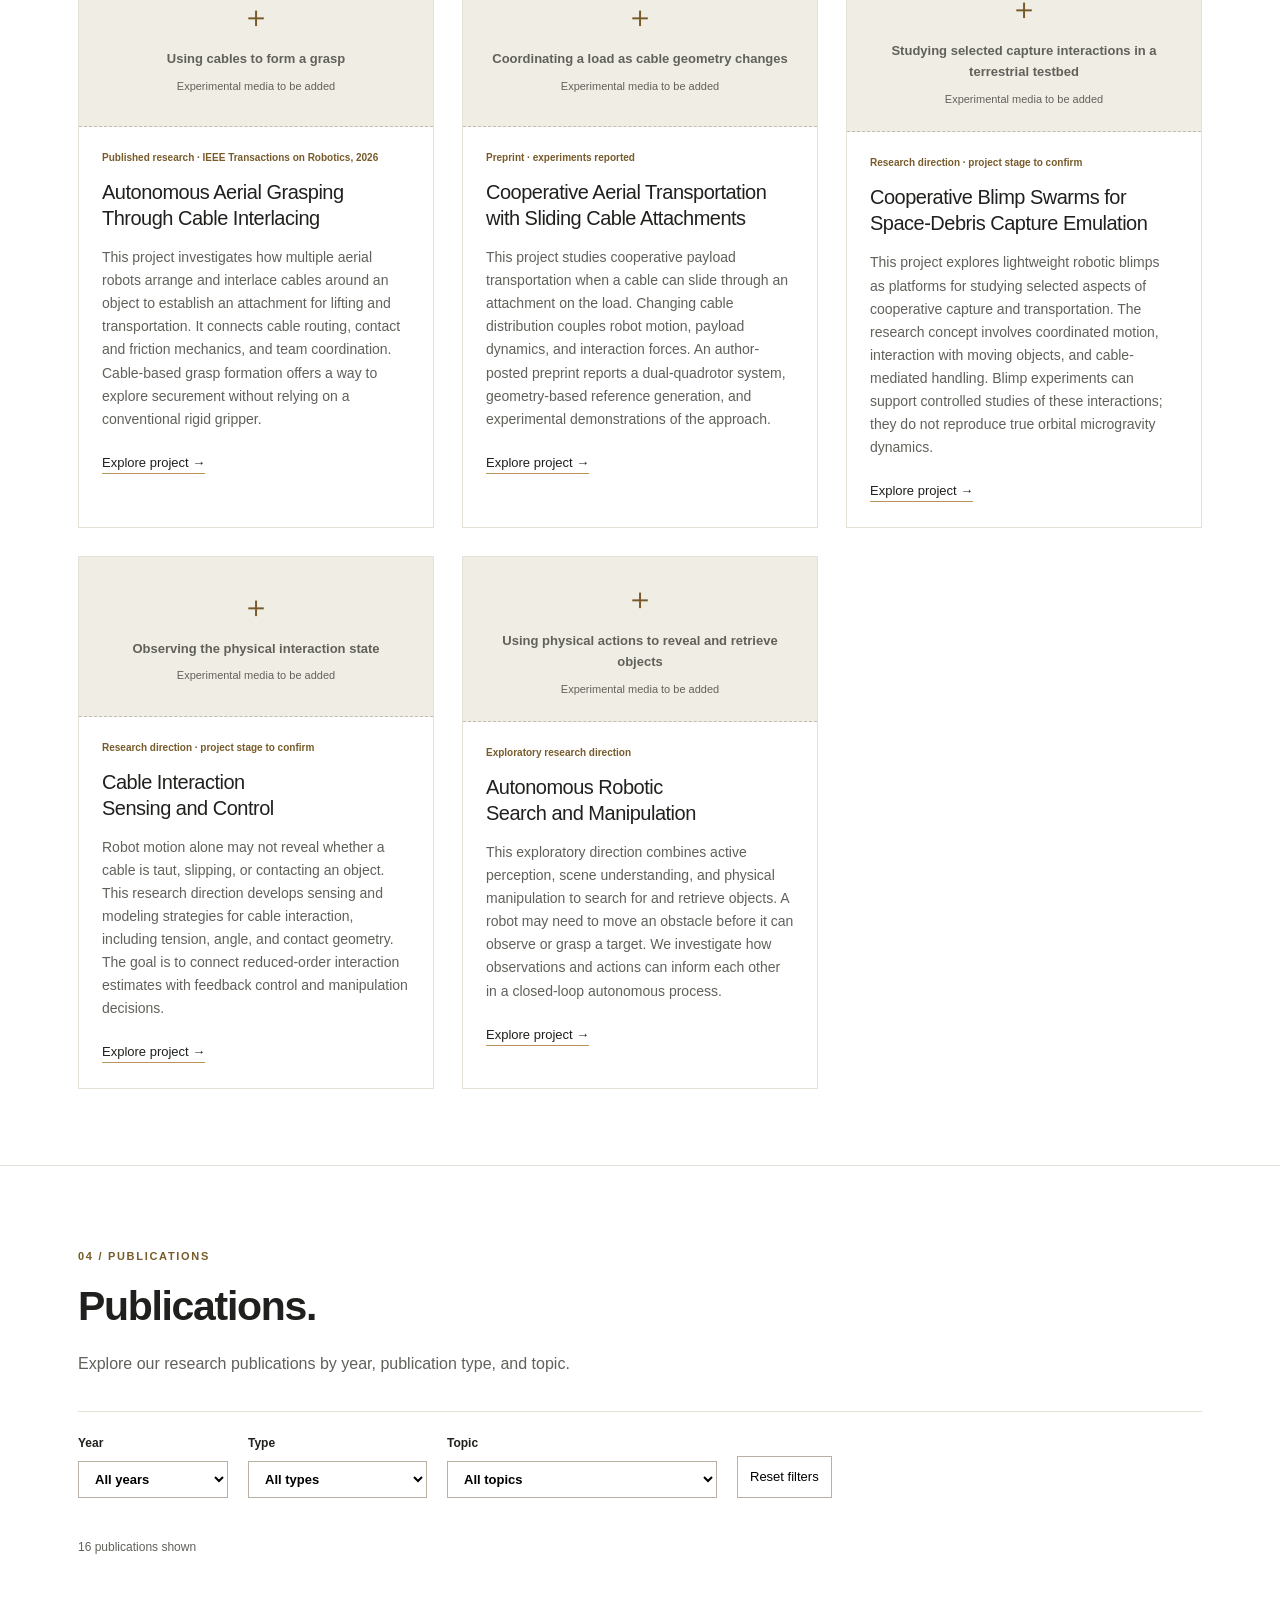
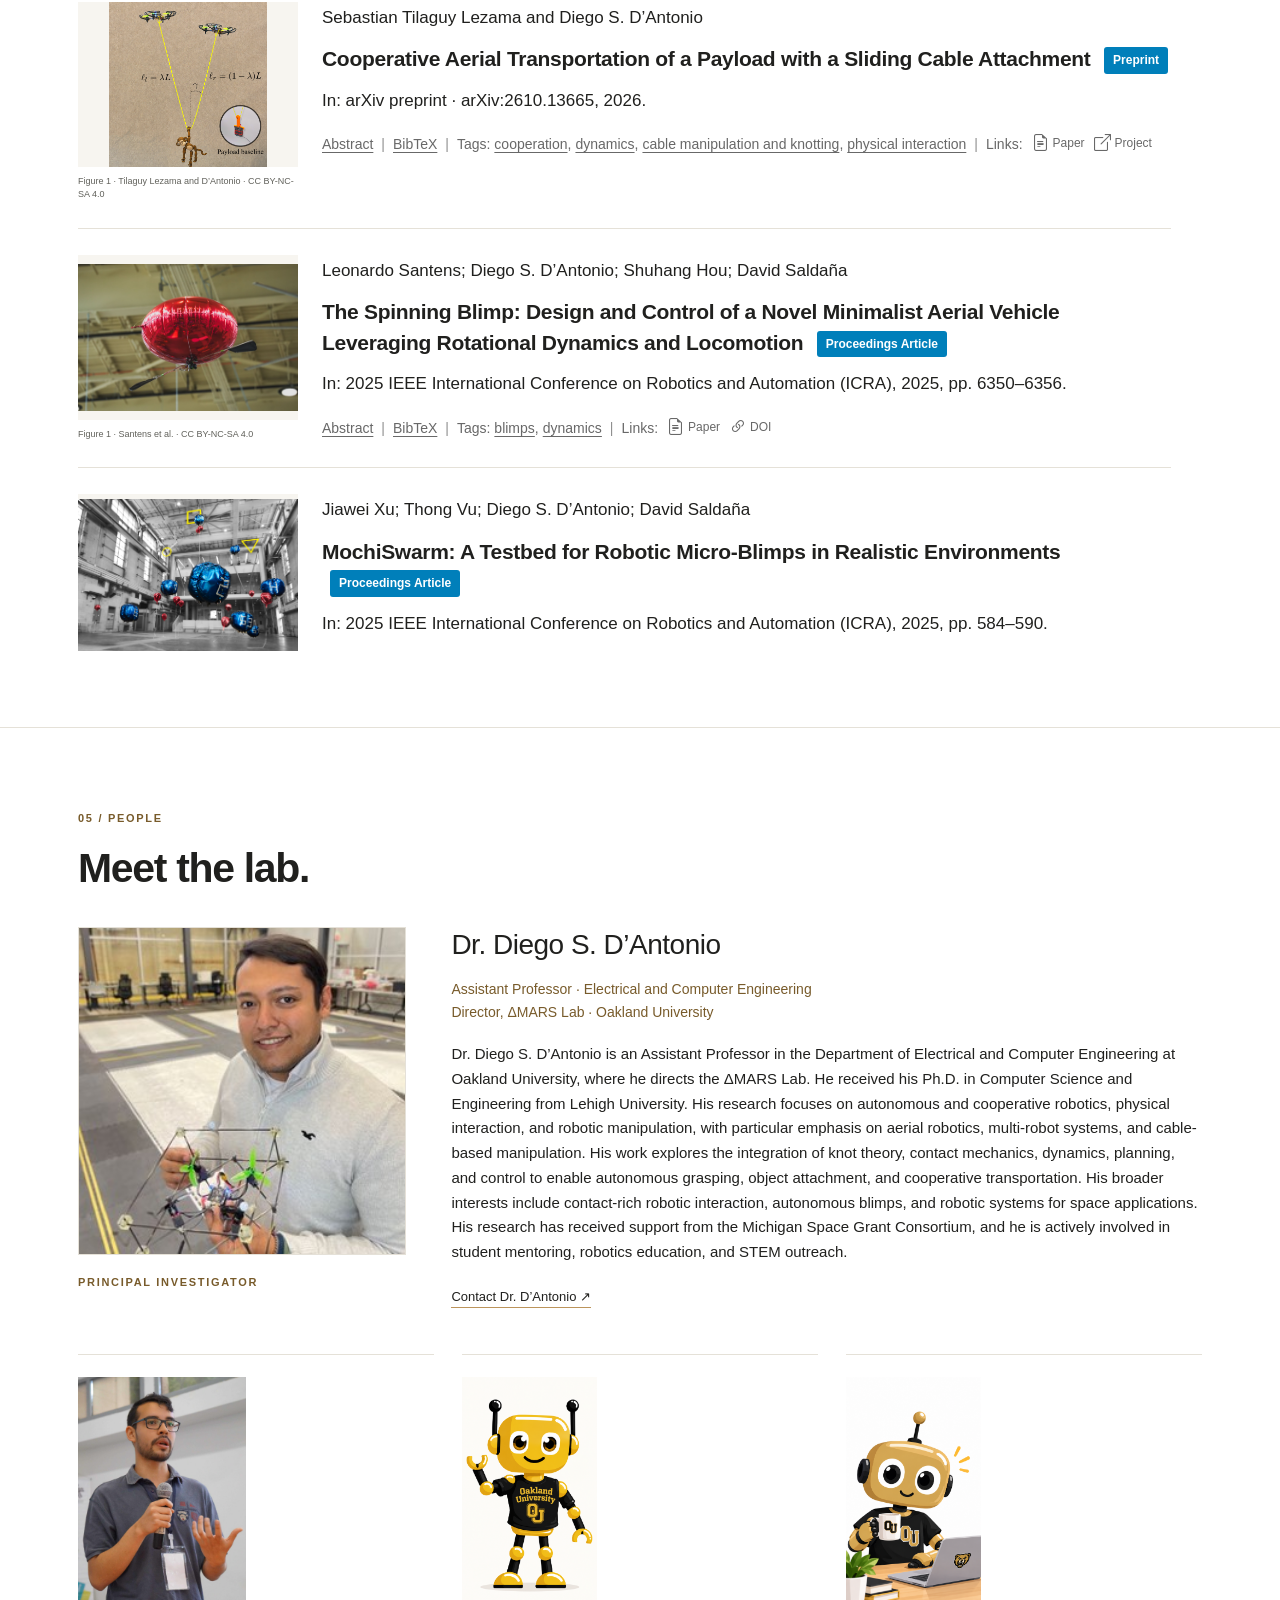
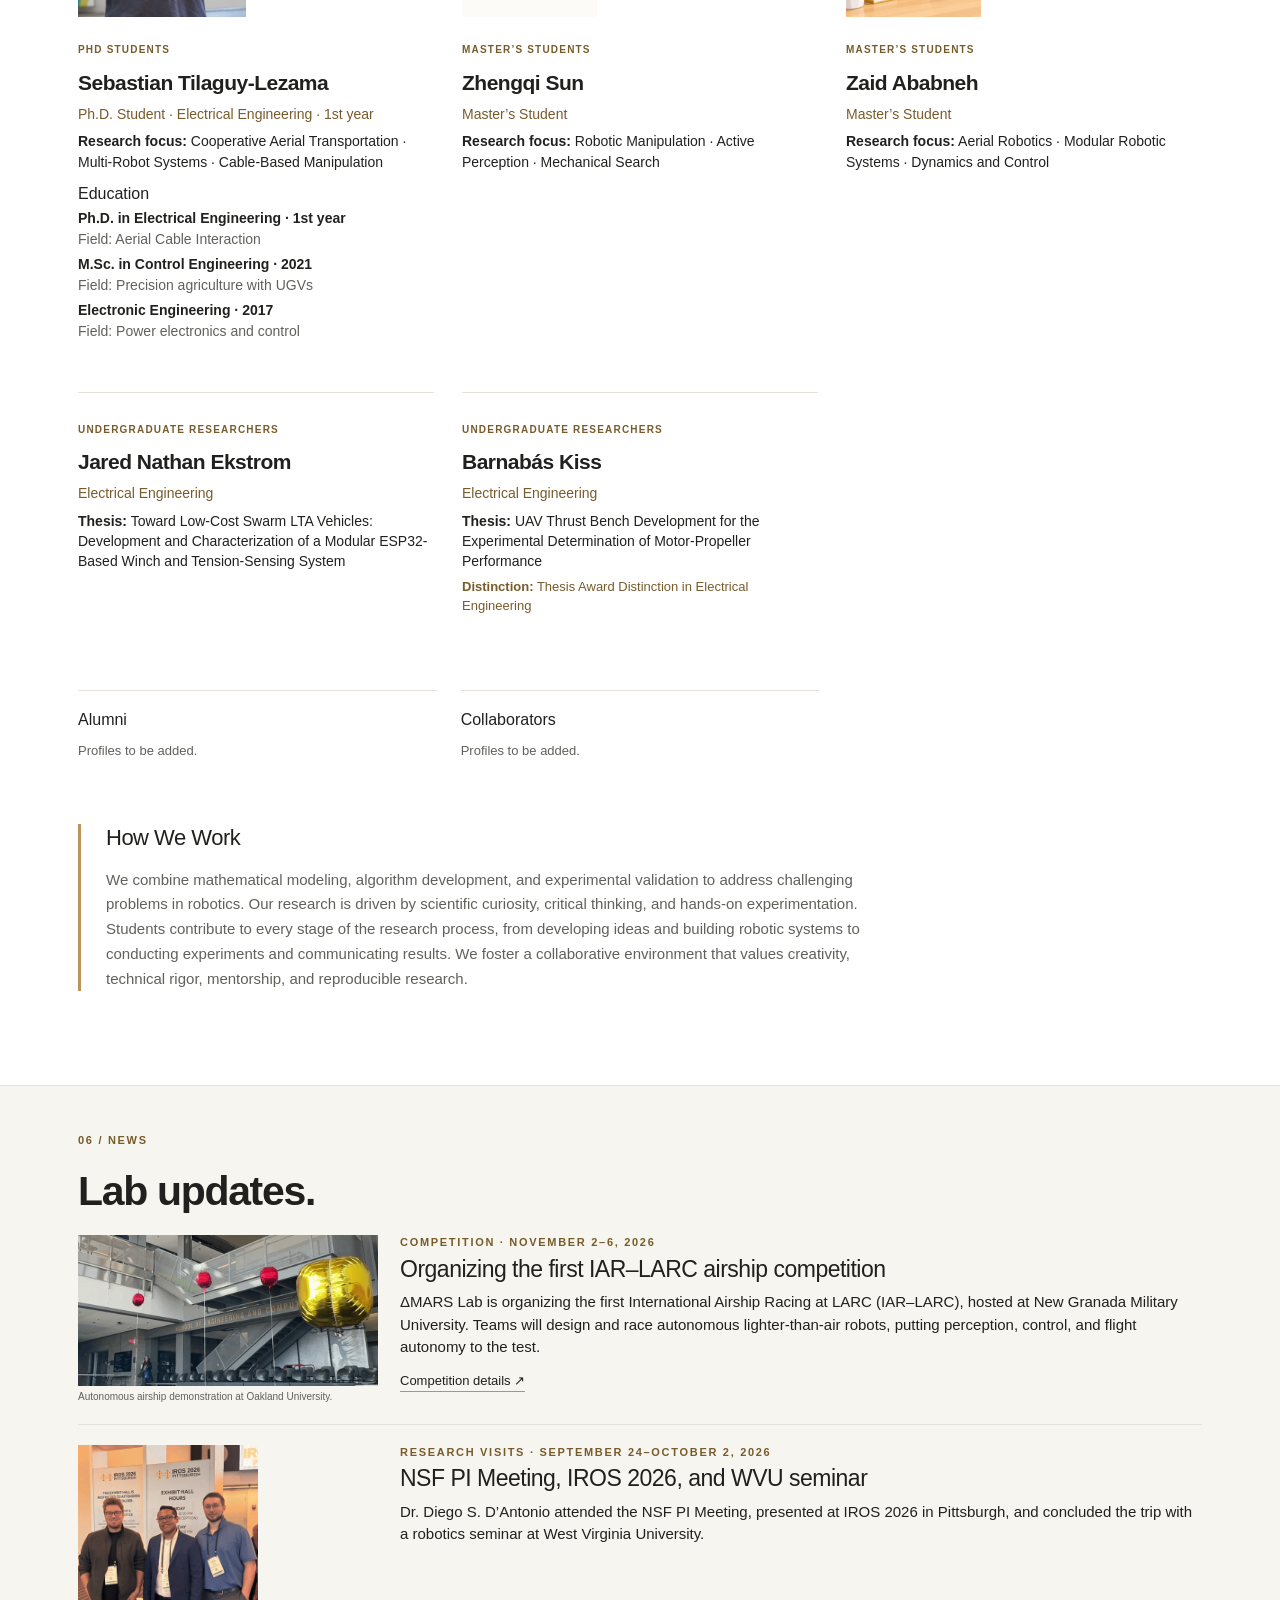
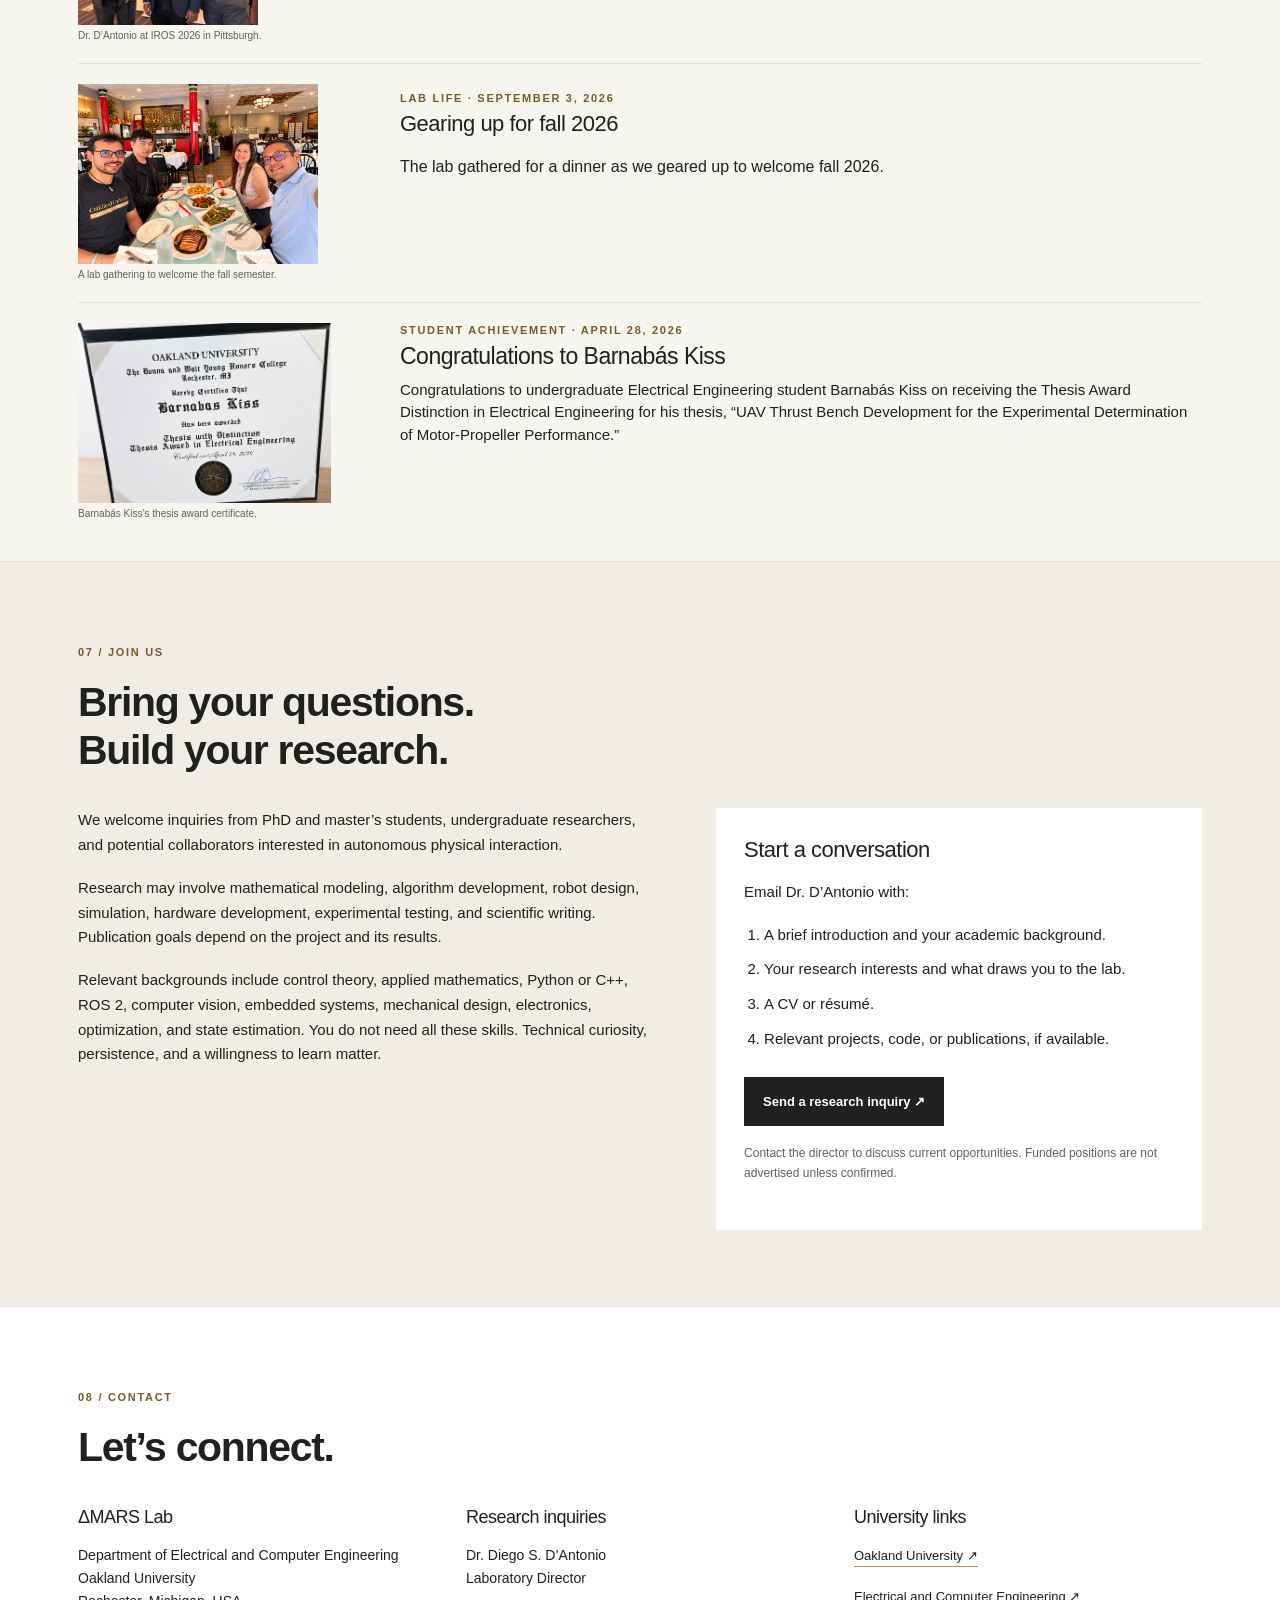
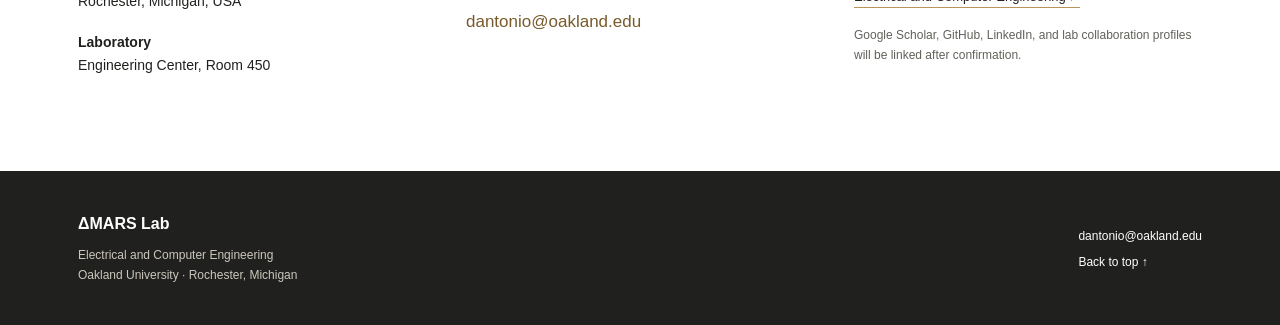
==== commit 21855b4a: "Use supplied Delta MARS logo with Lab label" ====
--- a/index.html
+++ b/index.html
@@ -2,8 +2,8 @@
 <html lang="en"><head><meta charset="utf-8"><meta name="viewport" content="width=device-width, initial-scale=1">
 <title>ΔMARS Lab | Δ Multi-Agent Robotic Systems Lab</title><meta name="description" content="ΔMARS Lab at Oakland University studies cooperative robotics, physical interaction, and autonomous manipulation, with a distinctive focus on cables and robotic knotting.">
 <meta property="og:title" content="ΔMARS Lab | Δ Multi-Agent Robotic Systems Lab"><meta property="og:description" content="Advancing autonomous robotics through cooperative coordination, physical interaction, and intelligent manipulation."><meta property="og:type" content="website">
-<link rel="icon" href="assets/img/lab-mark.svg" type="image/svg+xml"><link rel="stylesheet" href="assets/vendor/bootstrap/css/bootstrap.min.css"><link rel="stylesheet" href="assets/css/lab.css?v=20261014"><link rel="stylesheet" href="assets/vendor/bootstrap-icons/bootstrap-icons.css"></head>
-<body><a class="skip-link" href="#main">Skip to content</a><header class="lab-header"><div class="container header-inner"><a class="brand" href="index.html"><span class="brand-name">ΔMARS <span>LAB</span></span><span class="brand-affiliation">Oakland University · ECE</span></a><button class="menu-toggle" type="button" aria-controls="navigation" aria-expanded="false">Menu</button><nav id="navigation" aria-label="Main navigation"><a href="#hero">Home</a><a href="#about">About</a><a href="#research">Research</a><a href="#projects">Projects</a><a href="#publications">Publications</a><a href="#people">People</a><a href="#news">News</a><a href="#join">Join Us</a><a href="#contact">Contact</a></nav></div></header>
+<link rel="icon" href="assets/img/lab-mark.svg" type="image/svg+xml"><link rel="stylesheet" href="assets/vendor/bootstrap/css/bootstrap.min.css"><link rel="stylesheet" href="assets/css/lab.css?v=20261021"><link rel="stylesheet" href="assets/vendor/bootstrap-icons/bootstrap-icons.css"></head>
+<body><a class="skip-link" href="#main">Skip to content</a><header class="lab-header"><div class="container header-inner"><a class="brand" href="index.html"><span class="brand-wordmark"><img class="brand-logo" src="assets/img/delta-mars-logo.png" alt="ΔMARS"><span class="brand-lab">Lab</span></span><span class="brand-affiliation">Oakland University · ECE</span></a><button class="menu-toggle" type="button" aria-controls="navigation" aria-expanded="false">Menu</button><nav id="navigation" aria-label="Main navigation"><a href="#hero">Home</a><a href="#about">About</a><a href="#research">Research</a><a href="#projects">Projects</a><a href="#publications">Publications</a><a href="#people">People</a><a href="#news">News</a><a href="#join">Join Us</a><a href="#contact">Contact</a></nav></div></header>
 <main id="main"><section id="hero" class="lab-hero"><div class="container hero-grid"><div><span class="eyebrow">Oakland University · Electrical and Computer Engineering</span><p class="hero-lab">ΔMARS LAB</p><h1>Robots That Cooperate,<br><span>Manipulate, and Interact.</span></h1><p class="hero-support">Advancing autonomous robotics through cooperative coordination, physical interaction, and intelligent manipulation.</p><p class="hero-description">At ΔMARS Lab, we investigate how robots collaborate and interact with the physical world. From autonomous cable manipulation and robotic knotting to cooperative aerial transportation and blimp systems, our research combines modeling, perception, planning, and control to develop new capabilities for autonomous robots.</p><div class="hero-links"><a class="lab-button" href="#research">Explore Our Research <span aria-hidden="true">→</span></a><a class="text-link" href="#projects">Discover Our Projects <span aria-hidden="true">↗</span></a></div></div><figure class="hero-media"><video class="hero-experiment" src="assets/img/hitches.mp4" width="338" height="190" aria-label="Aerial robots manipulating cables around a cylindrical object during a laboratory experiment." autoplay muted loop playsinline controls preload="metadata"></video><figcaption class="media-caption">Cable interlacing and cooperative aerial manipulation</figcaption></figure></div><div class="container research-path"><span>Cooperative robotics</span><span aria-hidden="true">·</span><span>Physical interaction</span><span aria-hidden="true">·</span><span>Autonomous manipulation</span></div></section><section id="about" class="content-section"><div class="container"><div class="section-intro"><span class="eyebrow">01 / About the lab</span><h2>Robots that act on the world.</h2></div><div class="about-grid"><div><p>ΔMARS Lab studies cooperative robotics, physical interaction, and autonomous manipulation. We investigate how individual robots and teams coordinate their actions, manipulate objects, and establish useful physical relationships with their environments. Our research connects dynamics, control, perception, and planning across aerial and ground platforms, including multirotor vehicles, autonomous blimps, and heterogeneous robotic teams.</p><p>Cable-based manipulation and robotic knotting form a distinctive focus within this broader agenda. Cables, ropes, and knots are not only objects to manipulate: they can become mechanisms for establishing connections, distributing forces, securing payloads, and creating mechanical constraints. We investigate autonomous cable routing, hitch and knot formation, interlacing, tension regulation, and friction-based grasping alongside broader questions of contact-rich interaction and cooperative autonomy.</p><p>Our approach combines mathematical foundations, algorithms, and experimental systems. Models guide planning and feedback, while physical experiments reveal where assumptions need refinement. This cycle connects scientific understanding with robotic behavior and supports research beyond any single mechanism or platform. Directed by Dr. Diego S. D’Antonio, the laboratory is part of Oakland University’s Department of Electrical and Computer Engineering in Rochester, Michigan.</p><p class="name-note">The symbol Δ (delta) represents incremental advances in robotic autonomy, physical interaction, and coordination that enable the development of increasingly capable multi-agent robotic systems.</p></div><div class="statement-panel"><h3>Mission</h3><p>Advance cooperative robotics and autonomous manipulation through modeling, perception, planning, control, and experiments, with a distinctive focus on cables, knots, and contact-rich interactions.</p><h3>Vision</h3><p>Enable robots to cooperate and exploit physical interactions—including cables, ropes, and knots—to accomplish complex manipulation and transportation tasks across aerial and ground platforms.</p></div></div><div class="principle-grid"><article><span class="eyebrow">01</span><h3>Mathematical foundations</h3><p>We build explicit models of geometry, dynamics, contact, and uncertainty. Assumptions and operating conditions remain visible so that analysis supports interpretable design decisions.</p></article><article><span class="eyebrow">02</span><h3>Integrated autonomy</h3><p>Perception, planning, and control work together. Measurements inform task decisions, and planned actions account for the forces and constraints that controllers must manage.</p></article><article><span class="eyebrow">03</span><h3>Physical validation</h3><p>We use robot experiments to examine where models hold and where they fail. Measured behavior, reproducible procedures, and honest reporting guide the next iteration.</p></article></div></div></section><section id="research" class="content-section featured-focus"><div class="container"><span class="eyebrow">Distinctive research focus</span><h2>Cable Manipulation and Robotic Knotting</h2><p class="focus-subtitle">Enabling robots to manipulate flexible structures and exploit their mechanical properties.</p><div class="focus-grid"><div><p>We investigate how autonomous robots can manipulate cables, ropes, and other deformable linear objects to establish physical connections, secure objects, and perform complex manipulation tasks.</p><p>Our research explores autonomous hitch and knot formation, cable interlacing, tension regulation, contact mechanics, and friction-based grasping.</p><p>By combining mathematical modeling, planning, control, and experimental robotics, we seek to enable robots to exploit the mechanical properties of flexible materials for manipulation and cooperative transportation.</p><p><strong>Potential applications:</strong> Aerial grasping, Object securement, Robotic assembly, Cooperative transportation, Manipulation in challenging environments.</p><a class="text-link" href="project-cable-interlacing.html">Explore cable interlacing →</a></div><div class="scientific-question"><h3>A connecting scientific question</h3><p>How can autonomous multi-robot systems coordinate their actions and leverage contact dynamics and mechanical interactions with deformable linear objects—including cable tension, friction, and topological constraints—to enable complex manipulation capabilities beyond those achievable by individual robots?</p><p class="small-note">Cables and knots can establish connections, distribute forces, secure payloads, and create mechanical constraints.</p></div></div></div></section><section id="projects" class="content-section"><div class="container"><div class="section-intro"><span class="eyebrow">03 / Projects</span><h2>Specific questions. Physical systems.</h2><p class="section-description">Project concepts and verified research records, with the current evidence stated for each.</p></div><div class="projects-grid"><article class="project-card"><div class="media-slot"><span class="media-cross" aria-hidden="true">＋</span><span>Using cables to form a grasp</span><small>Experimental media to be added</small></div><div class="card-body"><span class="status">Published research · IEEE Transactions on Robotics, 2026</span><h3><a href="project-cable-interlacing.html">Autonomous Aerial Grasping Through Cable Interlacing</a></h3><p>This project investigates how multiple aerial robots arrange and interlace cables around an object to establish an attachment for lifting and transportation. It connects cable routing, contact and friction mechanics, and team coordination. Cable-based grasp formation offers a way to explore securement without relying on a conventional rigid gripper.</p><a class="text-link" href="project-cable-interlacing.html">Explore project <span aria-hidden="true">→</span></a></div></article><article class="project-card"><div class="media-slot"><span class="media-cross" aria-hidden="true">＋</span><span>Coordinating a load as cable geometry changes</span><small>Experimental media to be added</small></div><div class="card-body"><span class="status">Preprint · experiments reported</span><h3><a href="project-sliding-transport.html">Cooperative Aerial Transportation with Sliding Cable Attachments</a></h3><p>This project studies cooperative payload transportation when a cable can slide through an attachment on the load. Changing cable distribution couples robot motion, payload dynamics, and interaction forces. An author-posted preprint reports a dual-quadrotor system, geometry-based reference generation, and experimental demonstrations of the approach.</p><a class="text-link" href="project-sliding-transport.html">Explore project <span aria-hidden="true">→</span></a></div></article><article class="project-card"><div class="media-slot"><span class="media-cross" aria-hidden="true">＋</span><span>Studying selected capture interactions in a terrestrial testbed</span><small>Experimental media to be added</small></div><div class="card-body"><span class="status">Research direction · project stage to confirm</span><h3><a href="project-blimp-capture.html">Cooperative Blimp Swarms for Space-Debris Capture Emulation</a></h3><p>This project explores lightweight robotic blimps as platforms for studying selected aspects of cooperative capture and transportation. The research concept involves coordinated motion, interaction with moving objects, and cable-mediated handling. Blimp experiments can support controlled studies of these interactions; they do not reproduce true orbital microgravity dynamics.</p><a class="text-link" href="project-blimp-capture.html">Explore project <span aria-hidden="true">→</span></a></div></article><article class="project-card"><div class="media-slot"><span class="media-cross" aria-hidden="true">＋</span><span>Observing the physical interaction state</span><small>Experimental media to be added</small></div><div class="card-body"><span class="status">Research direction · project stage to confirm</span><h3><a href="project-cable-sensing.html">Cable Interaction Sensing and Control</a></h3><p>Robot motion alone may not reveal whether a cable is taut, slipping, or contacting an object. This research direction develops sensing and modeling strategies for cable interaction, including tension, angle, and contact geometry. The goal is to connect reduced-order interaction estimates with feedback control and manipulation decisions.</p><a class="text-link" href="project-cable-sensing.html">Explore project <span aria-hidden="true">→</span></a></div></article><article class="project-card"><div class="media-slot"><span class="media-cross" aria-hidden="true">＋</span><span>Using physical actions to reveal and retrieve objects</span><small>Experimental media to be added</small></div><div class="card-body"><span class="status">Exploratory research direction</span><h3><a href="project-robot-search.html">Autonomous Robotic Search and Manipulation</a></h3><p>This exploratory direction combines active perception, scene understanding, and physical manipulation to search for and retrieve objects. A robot may need to move an obstacle before it can observe or grasp a target. We investigate how observations and actions can inform each other in a closed-loop autonomous process.</p><a class="text-link" href="project-robot-search.html">Explore project <span aria-hidden="true">→</span></a></div></article></div></div></section><section id="publications" class="content-section"><div class="container"><div class="section-intro"><span class="eyebrow">04 / Publications</span><h2>Publications.</h2><p class="section-description">Explore our research publications by year, publication type, and topic.</p></div><div class="filters" aria-label="Publication filters"><label>Year<select id="filter-year"><option value="all">All years</option><option>2026</option><option>2025</option><option>2023</option><option>2022</option><option>2021</option></select></label><label>Type<select id="filter-type"><option value="all">All types</option><option>Journal article</option><option>Conference paper</option><option>Preprint</option><option>Thesis</option><option>Presentation</option></select></label><label>Topic<select id="filter-topic"><option value="all">All topics</option><option>Blimps</option><option>Cable manipulation and knotting</option><option>Cooperation</option><option>Dynamics</option><option>Modular aerial robots</option><option>Perception and planning</option><option>Physical interaction</option><option>Task allocation</option></select></label><button id="reset-filters" type="button">Reset filters</button></div><p id="publication-count" class="small-note" role="status" aria-live="polite">16 publications shown</p><div id="publication-list" class="is-expanded" tabindex="0" role="region" aria-label="Research papers"><article class="publication publication-row" data-year="2026" data-type="Preprint" data-topics="Cooperation|Dynamics|Cable manipulation and knotting|Physical interaction"><div class="publication-thumbnail"><img src="assets/img/sliding-cable-paper.png" alt="Two quadrotors transporting a payload with a single cable sliding through a payload-mounted hook; annotated cable lengths and system geometry." loading="lazy"><p class="publication-image-credit"><a href="https://arxiv.org/html/2610.13665v1">Figure 1 · Tilaguy Lezama and D’Antonio</a> · <a href="https://creativecommons.org/licenses/by-nc-sa/4.0/">CC BY-NC-SA 4.0</a></p></div><div class="publication-content"><p class="publication-authors">Sebastian Tilaguy Lezama and Diego S. D’Antonio</p><h3 class="publication-title">Cooperative Aerial Transportation of a Payload with a Sliding Cable Attachment <span class="publication-badge">Preprint</span></h3><p class="publication-venue">In: arXiv preprint · arXiv:2610.13665, 2026.</p><div class="publication-meta"><button type="button" class="publication-disclosure" aria-expanded="false" aria-controls="abstract-sliding-preprint">Abstract</button><span class="meta-separator" aria-hidden="true">|</span><button type="button" class="publication-disclosure" aria-expanded="false" aria-controls="bibtex-sliding-preprint">BibTeX</button><span class="meta-separator" aria-hidden="true">|</span><span class="publication-tags"><span>Tags:</span> <button class="publication-tag" type="button" data-topic="Cooperation">cooperation</button><button class="publication-tag" type="button" data-topic="Dynamics">dynamics</button><button class="publication-tag" type="button" data-topic="Cable manipulation and knotting">cable manipulation and knotting</button><button class="publication-tag" type="button" data-topic="Physical interaction">physical interaction</button></span><span class="meta-separator" aria-hidden="true">|</span><span class="publication-resources"><span>Links:</span> <a href="https://arxiv.org/html/2610.13665v1" class="publication-resource" aria-label="Paper: Cooperative Aerial Transportation of a Payload with a Sliding Cable Attachment" title="Paper"><i class="bi bi-file-earmark-text" aria-hidden="true"></i><span>Paper</span></a><a href="project-sliding-transport.html" class="publication-resource" aria-label="Project: Cooperative Aerial Transportation of a Payload with a Sliding Cable Attachment" title="Project"><i class="bi bi-box-arrow-up-right" aria-hidden="true"></i><span>Project</span></a></span></div><div id="abstract-sliding-preprint" class="publication-panel" hidden><h4>Abstract summary</h4><p>Two quadrotors share a cable that slides through a hook on a suspended payload. The study models how cable redistribution couples vehicle motion and load dynamics, then develops geometrically feasible motion references subject to tension and actuation constraints. Physical experiments examine the resulting cooperative transportation approach.</p></div><div id="bibtex-sliding-preprint" class="publication-panel" hidden><h4>BibTeX</h4><pre><code>@misc{tilaguylezama2026sliding,
   title = {Cooperative Aerial Transportation of a Payload with a Sliding Cable Attachment},
   author = {Tilaguy Lezama, Sebastian and D&#x27;Antonio, Diego S.},
--- a/assets/css/lab.css
+++ b/assets/css/lab.css
@@ -42,3 +42,5 @@
 .publication-thumbnail video{display:block;width:100%;height:auto;aspect-ratio:4/3;object-fit:contain;background:var(--wash)}
 
 .member-research-focus{margin:0 0 12px;font-size:14px;line-height:1.5}.member-research-focus strong{font-weight:700}
+
+.brand-wordmark{display:flex;align-items:center;gap:4px}.brand-logo{display:block;width:180px;height:45px;object-fit:cover;object-position:center}.brand-lab{font-size:17px;font-weight:700;letter-spacing:1px}.brand-wordmark+.brand-affiliation{margin-top:2px}
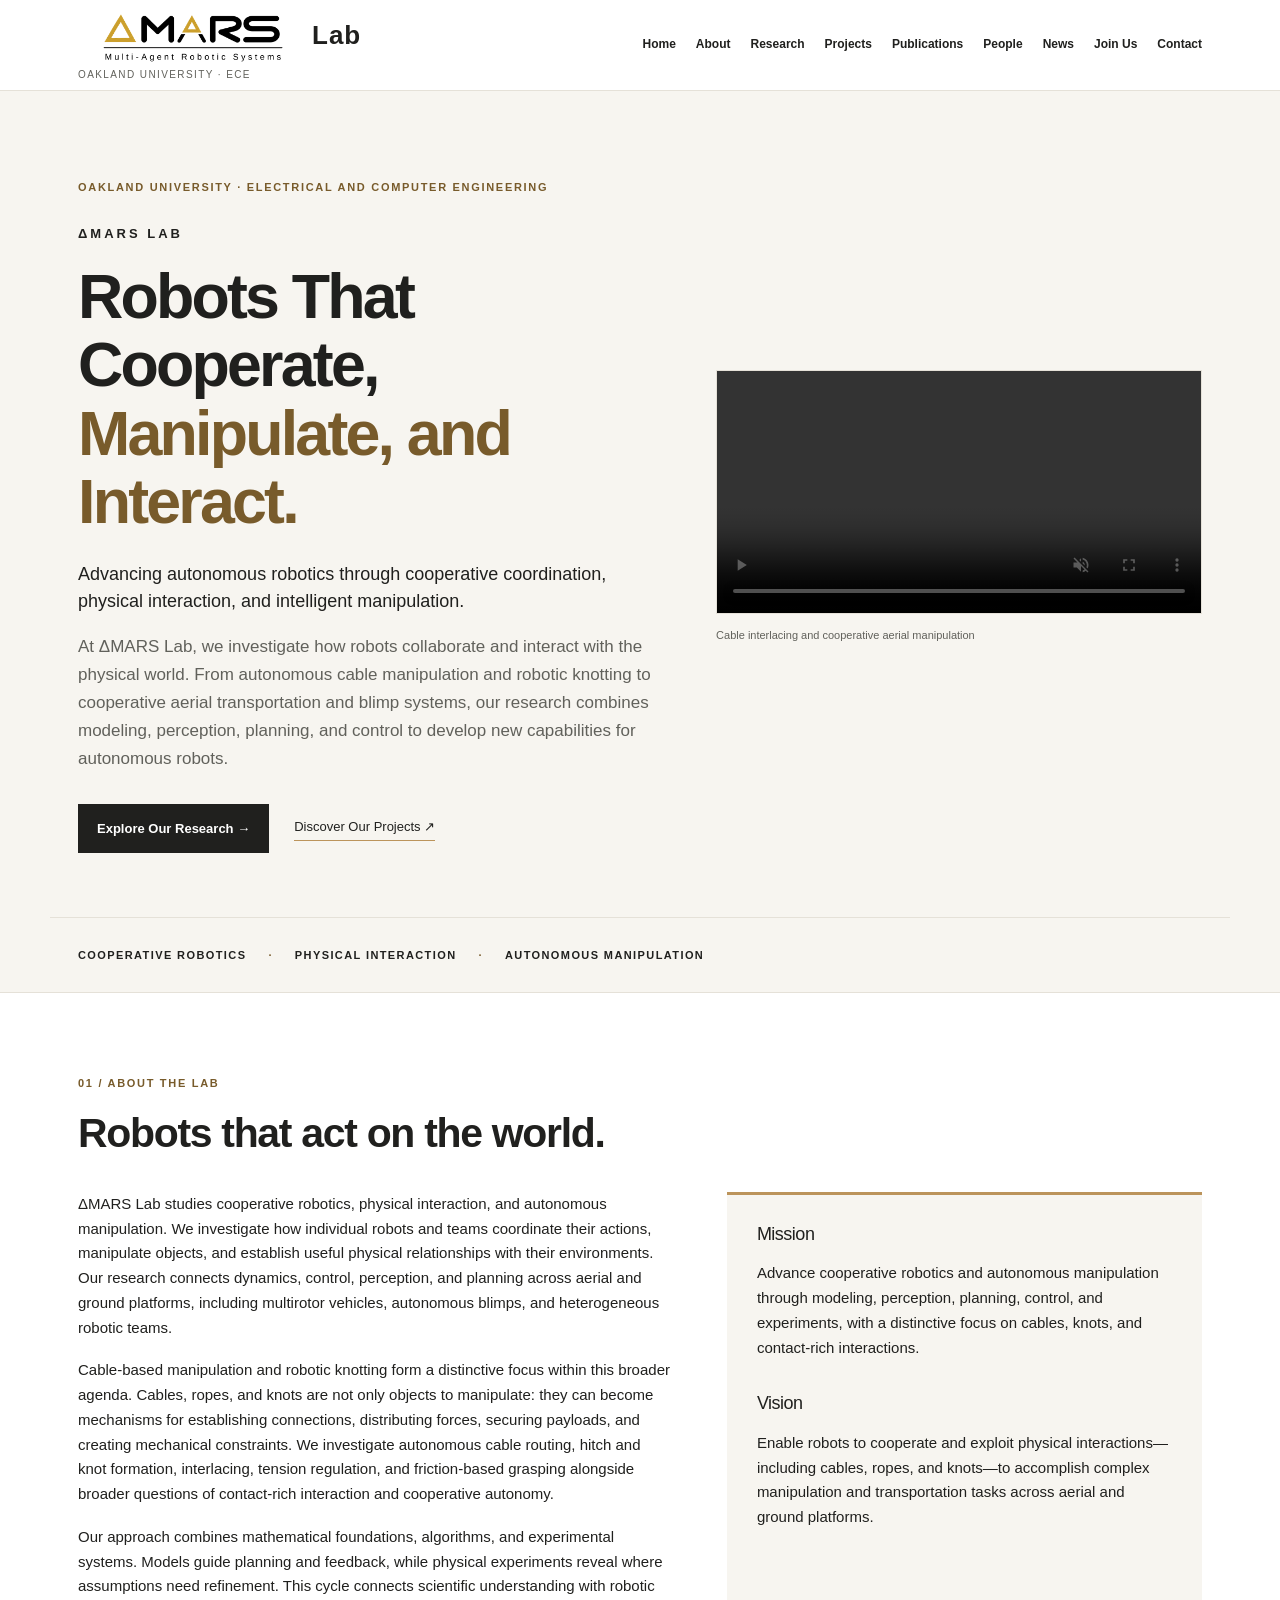
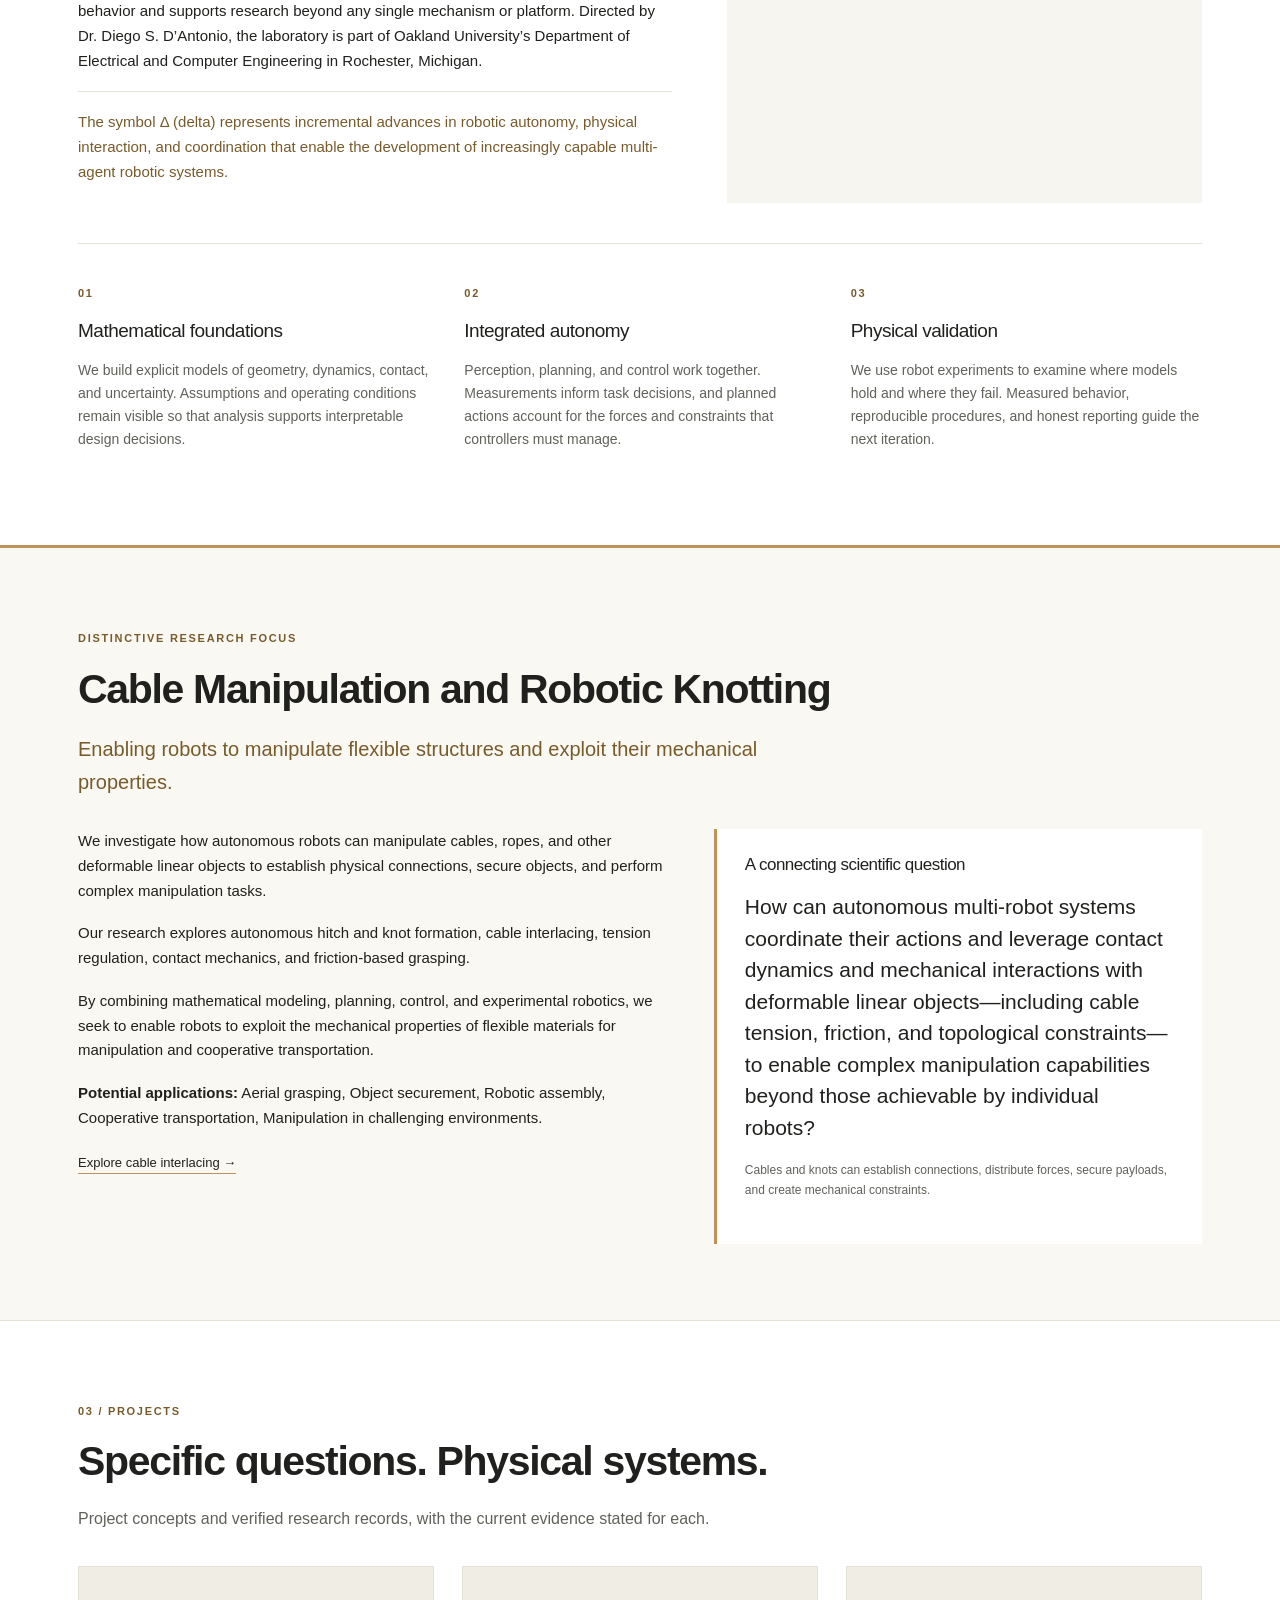
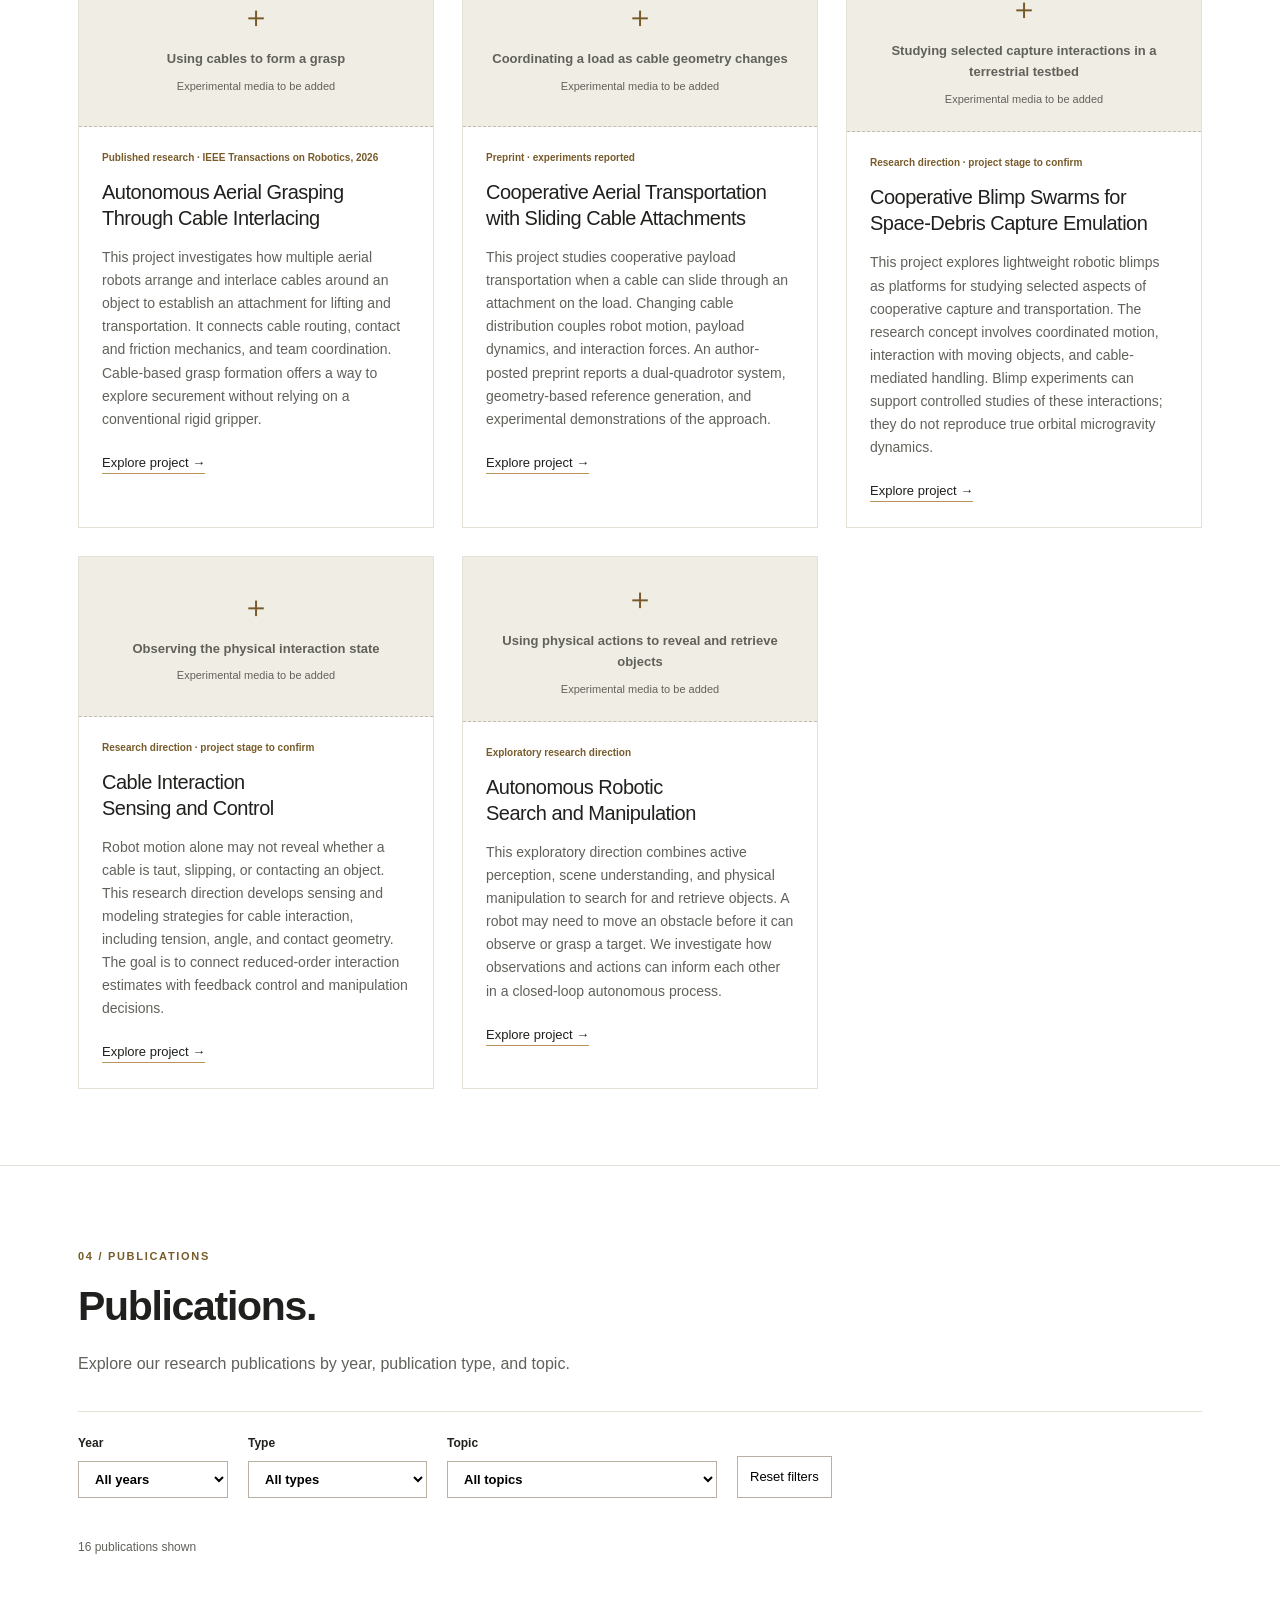
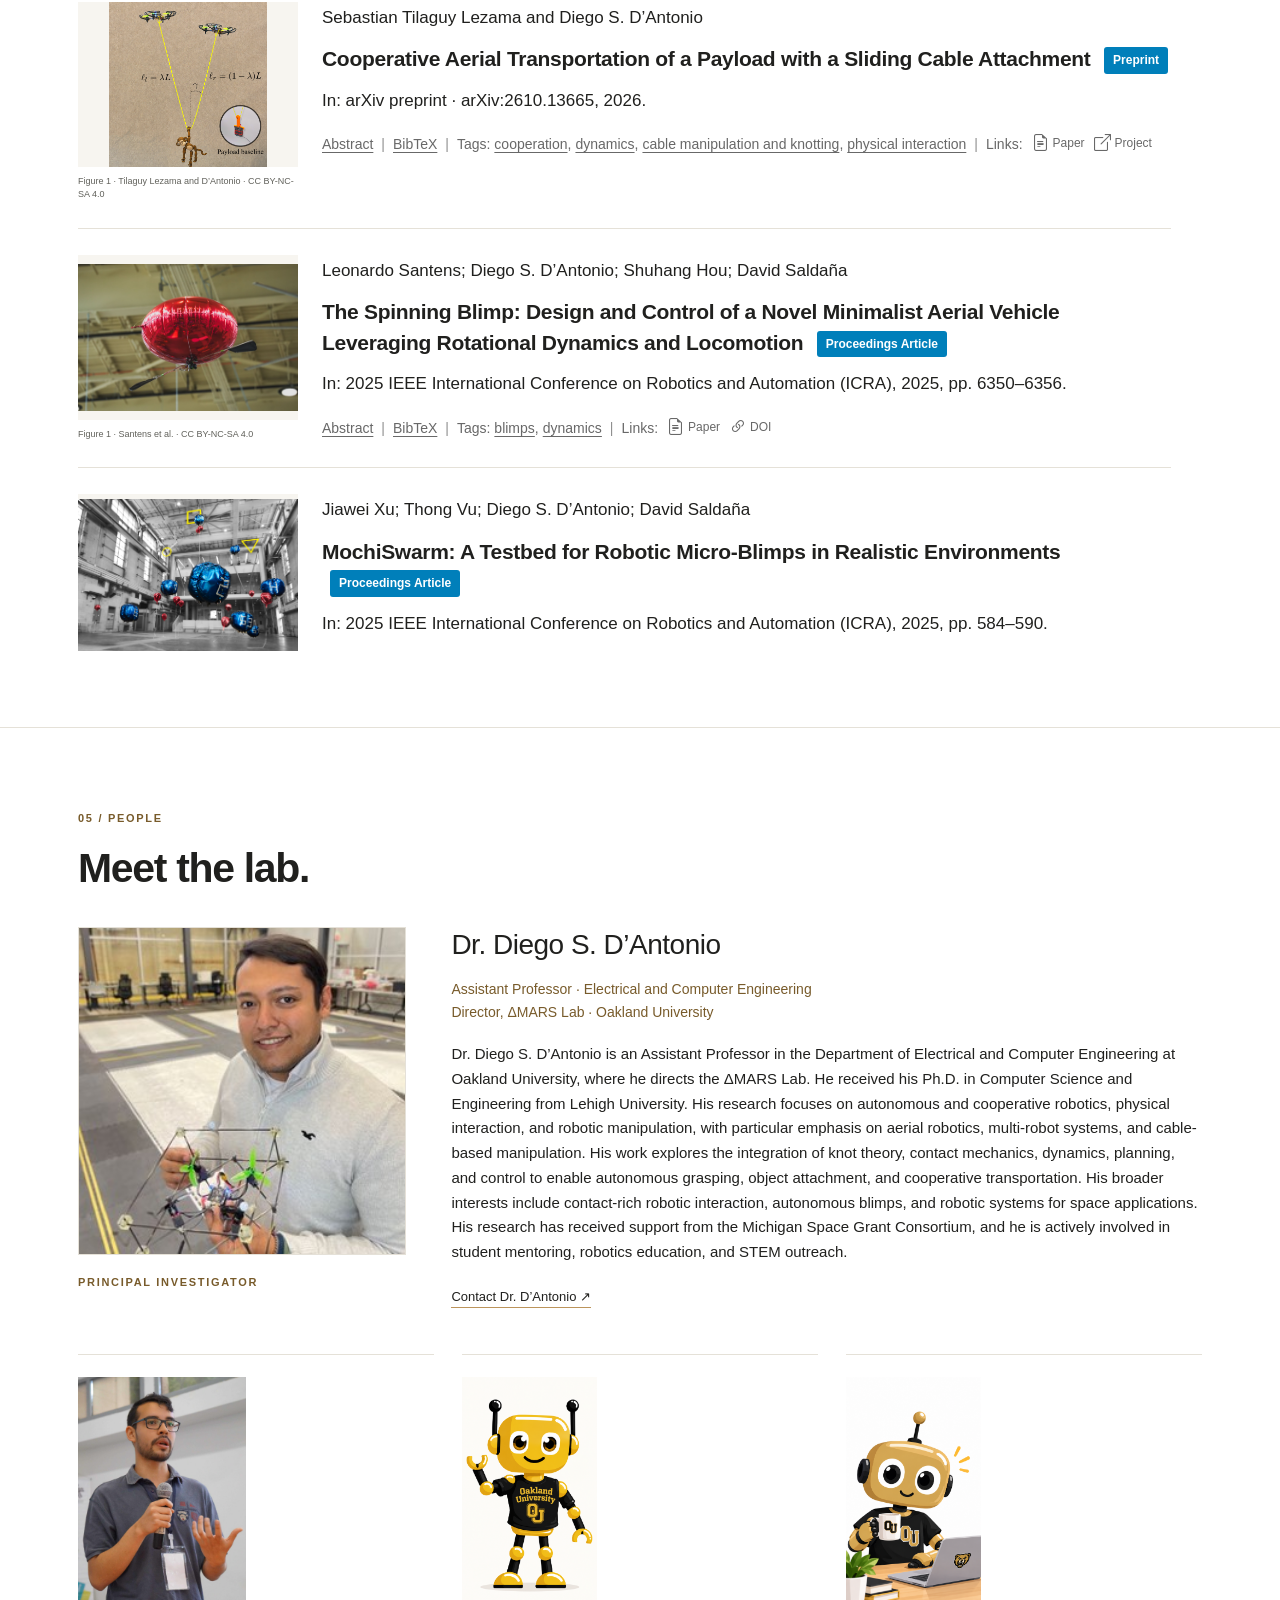
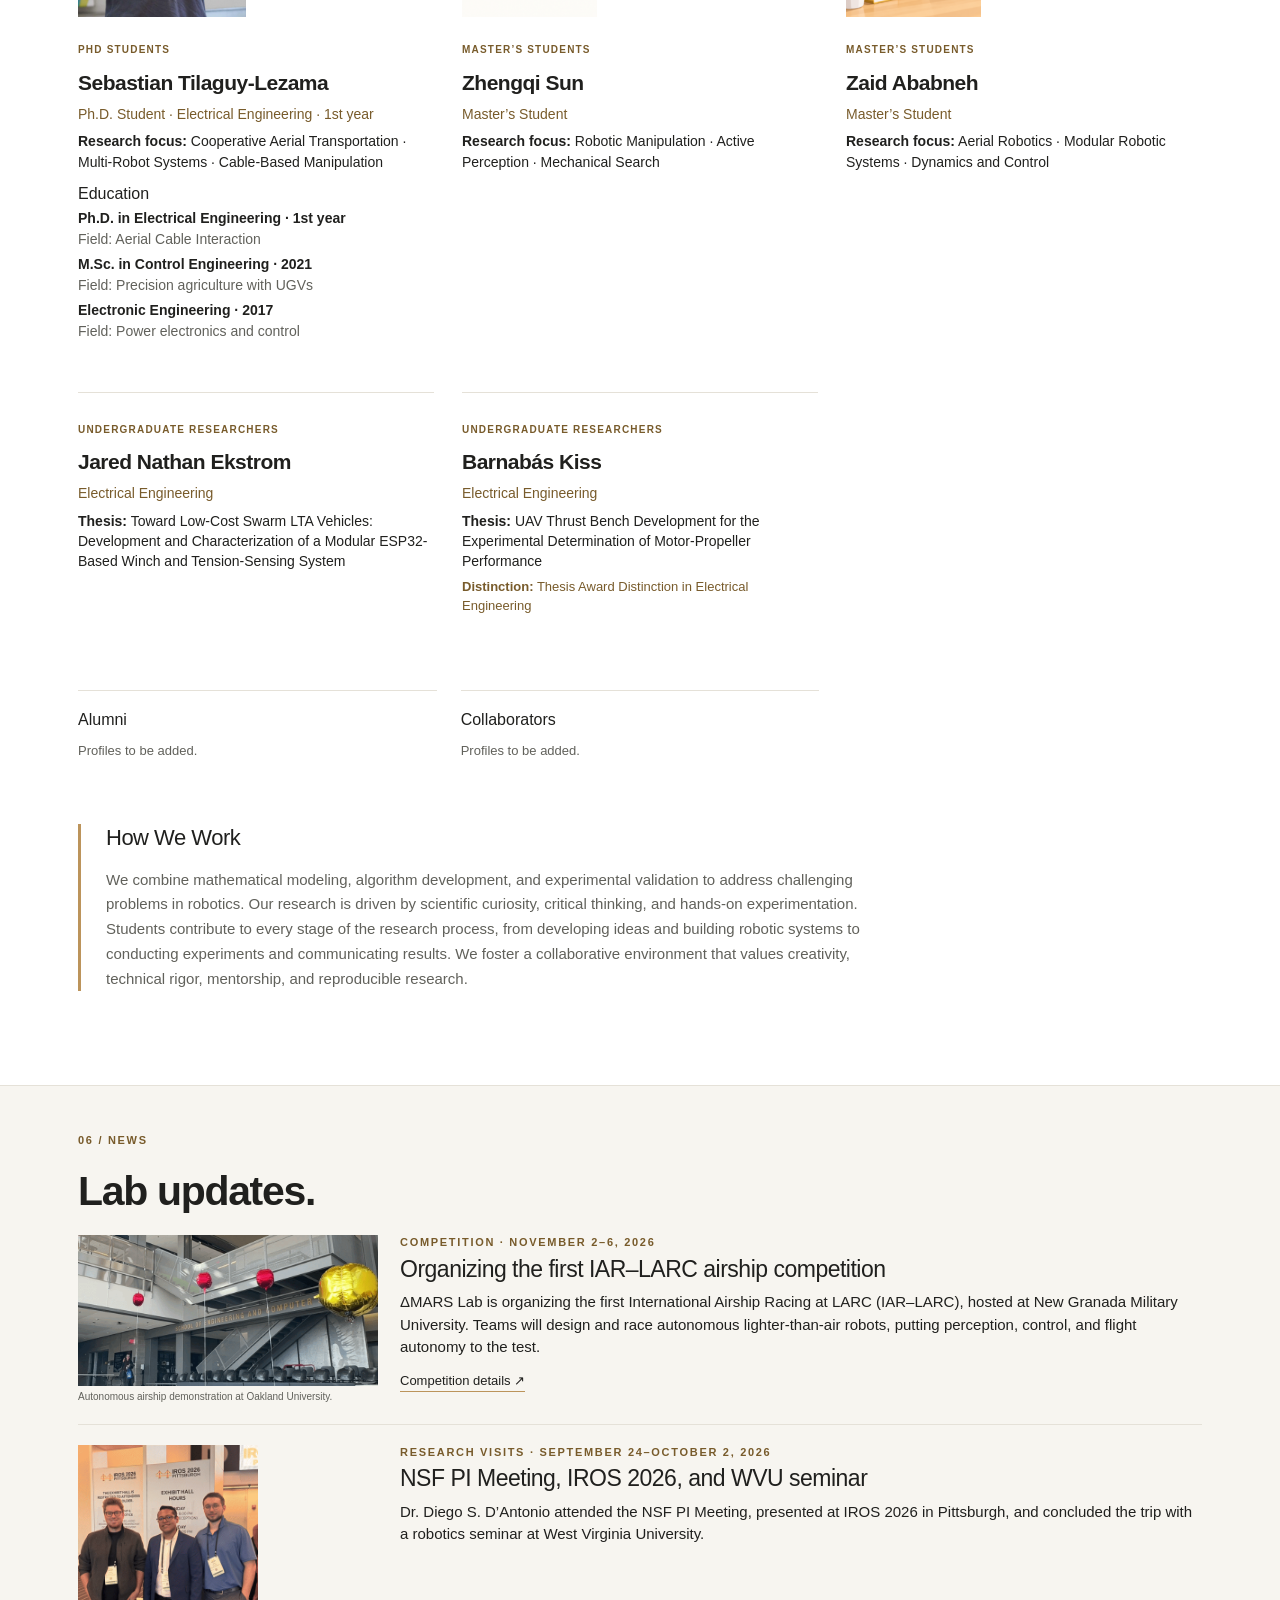
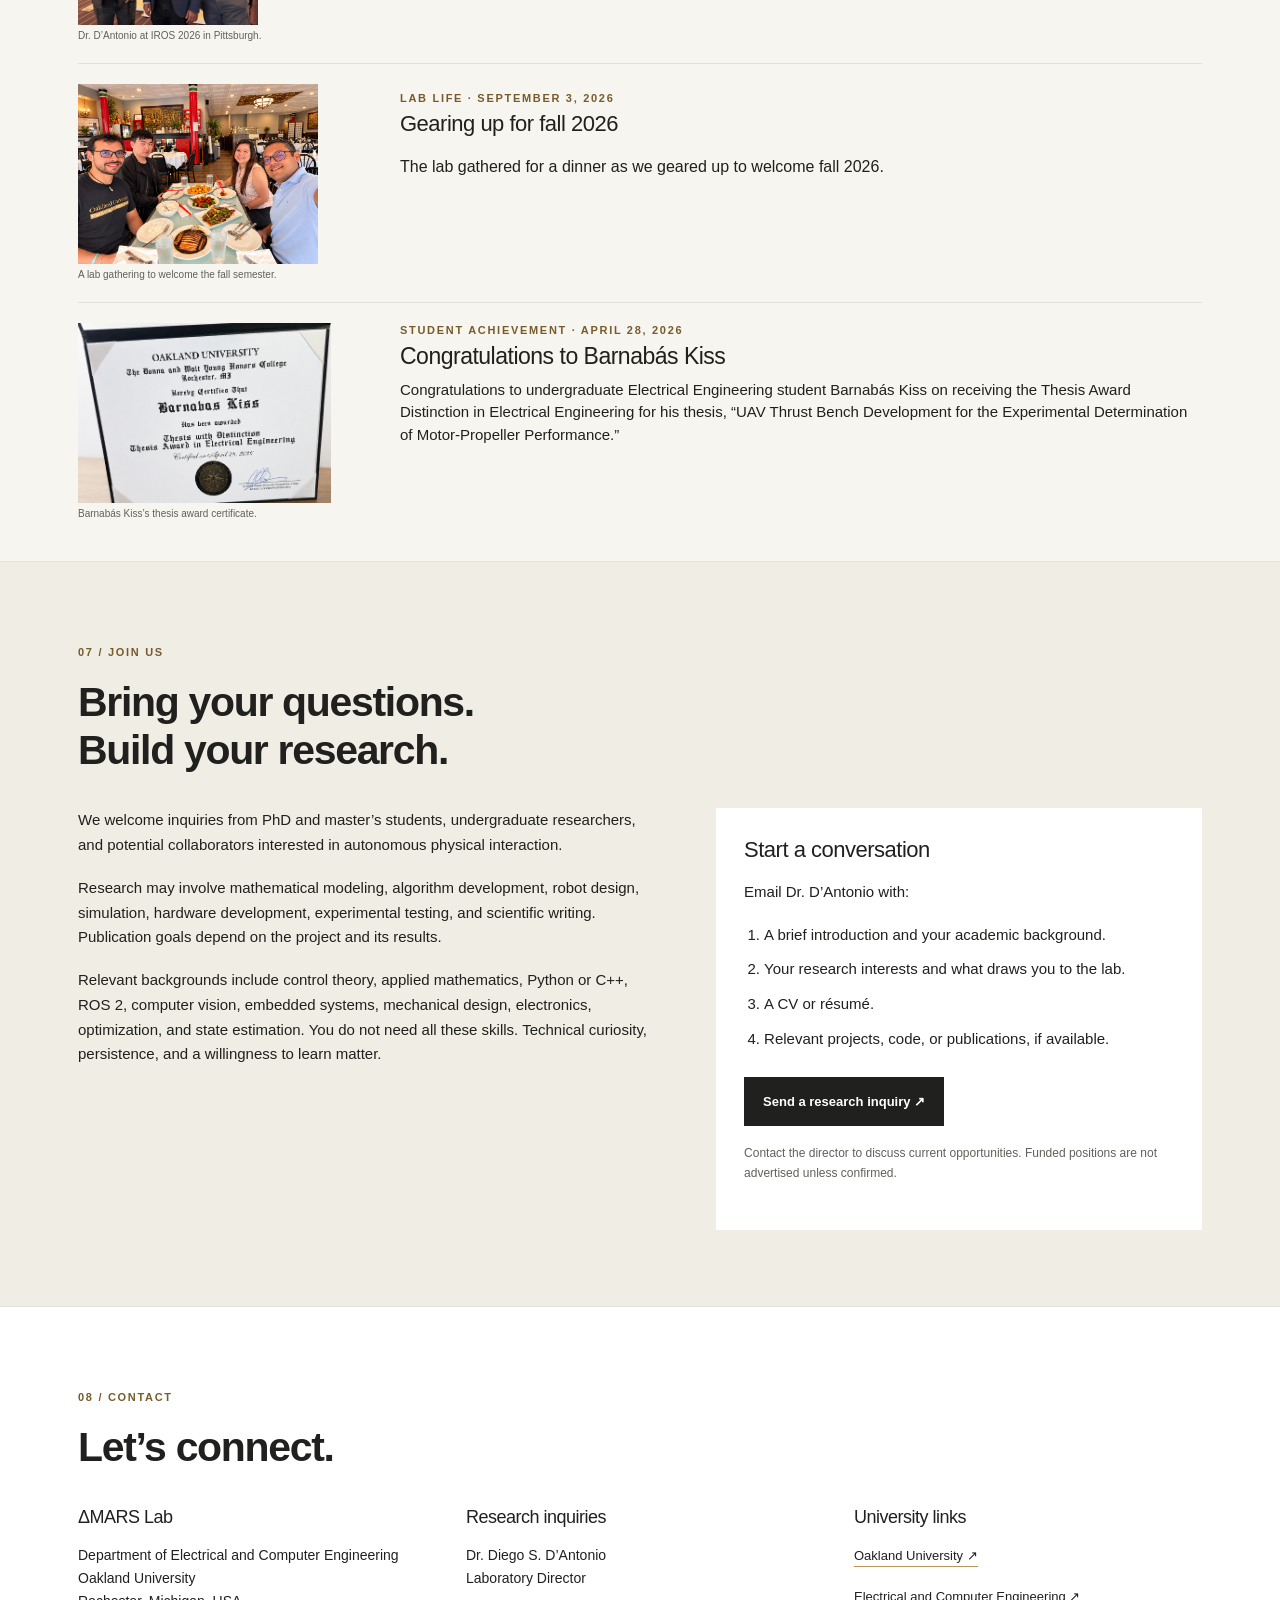
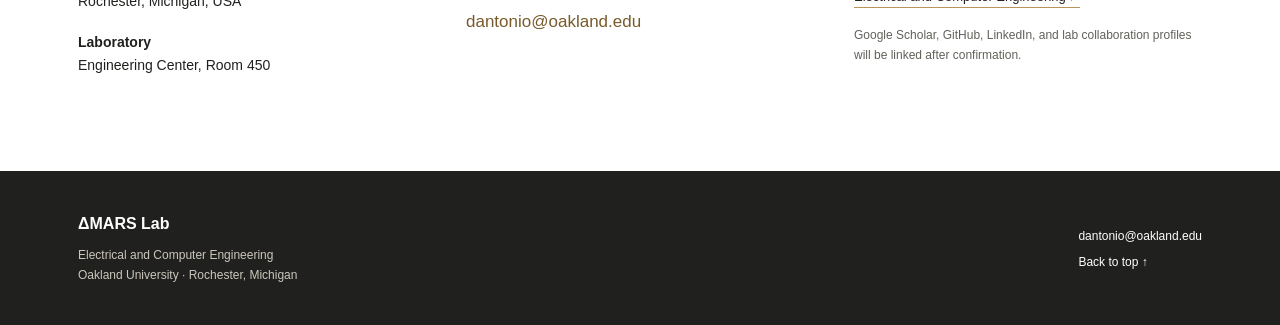
==== commit c7bff336: "Enlarge header logo and Lab text" ====
--- a/index.html
+++ b/index.html
@@ -2,7 +2,7 @@
 <html lang="en"><head><meta charset="utf-8"><meta name="viewport" content="width=device-width, initial-scale=1">
 <title>ΔMARS Lab | Δ Multi-Agent Robotic Systems Lab</title><meta name="description" content="ΔMARS Lab at Oakland University studies cooperative robotics, physical interaction, and autonomous manipulation, with a distinctive focus on cables and robotic knotting.">
 <meta property="og:title" content="ΔMARS Lab | Δ Multi-Agent Robotic Systems Lab"><meta property="og:description" content="Advancing autonomous robotics through cooperative coordination, physical interaction, and intelligent manipulation."><meta property="og:type" content="website">
-<link rel="icon" href="assets/img/lab-mark.svg" type="image/svg+xml"><link rel="stylesheet" href="assets/vendor/bootstrap/css/bootstrap.min.css"><link rel="stylesheet" href="assets/css/lab.css?v=20261021"><link rel="stylesheet" href="assets/vendor/bootstrap-icons/bootstrap-icons.css"></head>
+<link rel="icon" href="assets/img/lab-mark.svg" type="image/svg+xml"><link rel="stylesheet" href="assets/vendor/bootstrap/css/bootstrap.min.css"><link rel="stylesheet" href="assets/css/lab.css?v=20261021b"><link rel="stylesheet" href="assets/vendor/bootstrap-icons/bootstrap-icons.css"></head>
 <body><a class="skip-link" href="#main">Skip to content</a><header class="lab-header"><div class="container header-inner"><a class="brand" href="index.html"><span class="brand-wordmark"><img class="brand-logo" src="assets/img/delta-mars-logo.png" alt="ΔMARS"><span class="brand-lab">Lab</span></span><span class="brand-affiliation">Oakland University · ECE</span></a><button class="menu-toggle" type="button" aria-controls="navigation" aria-expanded="false">Menu</button><nav id="navigation" aria-label="Main navigation"><a href="#hero">Home</a><a href="#about">About</a><a href="#research">Research</a><a href="#projects">Projects</a><a href="#publications">Publications</a><a href="#people">People</a><a href="#news">News</a><a href="#join">Join Us</a><a href="#contact">Contact</a></nav></div></header>
 <main id="main"><section id="hero" class="lab-hero"><div class="container hero-grid"><div><span class="eyebrow">Oakland University · Electrical and Computer Engineering</span><p class="hero-lab">ΔMARS LAB</p><h1>Robots That Cooperate,<br><span>Manipulate, and Interact.</span></h1><p class="hero-support">Advancing autonomous robotics through cooperative coordination, physical interaction, and intelligent manipulation.</p><p class="hero-description">At ΔMARS Lab, we investigate how robots collaborate and interact with the physical world. From autonomous cable manipulation and robotic knotting to cooperative aerial transportation and blimp systems, our research combines modeling, perception, planning, and control to develop new capabilities for autonomous robots.</p><div class="hero-links"><a class="lab-button" href="#research">Explore Our Research <span aria-hidden="true">→</span></a><a class="text-link" href="#projects">Discover Our Projects <span aria-hidden="true">↗</span></a></div></div><figure class="hero-media"><video class="hero-experiment" src="assets/img/hitches.mp4" width="338" height="190" aria-label="Aerial robots manipulating cables around a cylindrical object during a laboratory experiment." autoplay muted loop playsinline controls preload="metadata"></video><figcaption class="media-caption">Cable interlacing and cooperative aerial manipulation</figcaption></figure></div><div class="container research-path"><span>Cooperative robotics</span><span aria-hidden="true">·</span><span>Physical interaction</span><span aria-hidden="true">·</span><span>Autonomous manipulation</span></div></section><section id="about" class="content-section"><div class="container"><div class="section-intro"><span class="eyebrow">01 / About the lab</span><h2>Robots that act on the world.</h2></div><div class="about-grid"><div><p>ΔMARS Lab studies cooperative robotics, physical interaction, and autonomous manipulation. We investigate how individual robots and teams coordinate their actions, manipulate objects, and establish useful physical relationships with their environments. Our research connects dynamics, control, perception, and planning across aerial and ground platforms, including multirotor vehicles, autonomous blimps, and heterogeneous robotic teams.</p><p>Cable-based manipulation and robotic knotting form a distinctive focus within this broader agenda. Cables, ropes, and knots are not only objects to manipulate: they can become mechanisms for establishing connections, distributing forces, securing payloads, and creating mechanical constraints. We investigate autonomous cable routing, hitch and knot formation, interlacing, tension regulation, and friction-based grasping alongside broader questions of contact-rich interaction and cooperative autonomy.</p><p>Our approach combines mathematical foundations, algorithms, and experimental systems. Models guide planning and feedback, while physical experiments reveal where assumptions need refinement. This cycle connects scientific understanding with robotic behavior and supports research beyond any single mechanism or platform. Directed by Dr. Diego S. D’Antonio, the laboratory is part of Oakland University’s Department of Electrical and Computer Engineering in Rochester, Michigan.</p><p class="name-note">The symbol Δ (delta) represents incremental advances in robotic autonomy, physical interaction, and coordination that enable the development of increasingly capable multi-agent robotic systems.</p></div><div class="statement-panel"><h3>Mission</h3><p>Advance cooperative robotics and autonomous manipulation through modeling, perception, planning, control, and experiments, with a distinctive focus on cables, knots, and contact-rich interactions.</p><h3>Vision</h3><p>Enable robots to cooperate and exploit physical interactions—including cables, ropes, and knots—to accomplish complex manipulation and transportation tasks across aerial and ground platforms.</p></div></div><div class="principle-grid"><article><span class="eyebrow">01</span><h3>Mathematical foundations</h3><p>We build explicit models of geometry, dynamics, contact, and uncertainty. Assumptions and operating conditions remain visible so that analysis supports interpretable design decisions.</p></article><article><span class="eyebrow">02</span><h3>Integrated autonomy</h3><p>Perception, planning, and control work together. Measurements inform task decisions, and planned actions account for the forces and constraints that controllers must manage.</p></article><article><span class="eyebrow">03</span><h3>Physical validation</h3><p>We use robot experiments to examine where models hold and where they fail. Measured behavior, reproducible procedures, and honest reporting guide the next iteration.</p></article></div></div></section><section id="research" class="content-section featured-focus"><div class="container"><span class="eyebrow">Distinctive research focus</span><h2>Cable Manipulation and Robotic Knotting</h2><p class="focus-subtitle">Enabling robots to manipulate flexible structures and exploit their mechanical properties.</p><div class="focus-grid"><div><p>We investigate how autonomous robots can manipulate cables, ropes, and other deformable linear objects to establish physical connections, secure objects, and perform complex manipulation tasks.</p><p>Our research explores autonomous hitch and knot formation, cable interlacing, tension regulation, contact mechanics, and friction-based grasping.</p><p>By combining mathematical modeling, planning, control, and experimental robotics, we seek to enable robots to exploit the mechanical properties of flexible materials for manipulation and cooperative transportation.</p><p><strong>Potential applications:</strong> Aerial grasping, Object securement, Robotic assembly, Cooperative transportation, Manipulation in challenging environments.</p><a class="text-link" href="project-cable-interlacing.html">Explore cable interlacing →</a></div><div class="scientific-question"><h3>A connecting scientific question</h3><p>How can autonomous multi-robot systems coordinate their actions and leverage contact dynamics and mechanical interactions with deformable linear objects—including cable tension, friction, and topological constraints—to enable complex manipulation capabilities beyond those achievable by individual robots?</p><p class="small-note">Cables and knots can establish connections, distribute forces, secure payloads, and create mechanical constraints.</p></div></div></div></section><section id="projects" class="content-section"><div class="container"><div class="section-intro"><span class="eyebrow">03 / Projects</span><h2>Specific questions. Physical systems.</h2><p class="section-description">Project concepts and verified research records, with the current evidence stated for each.</p></div><div class="projects-grid"><article class="project-card"><div class="media-slot"><span class="media-cross" aria-hidden="true">＋</span><span>Using cables to form a grasp</span><small>Experimental media to be added</small></div><div class="card-body"><span class="status">Published research · IEEE Transactions on Robotics, 2026</span><h3><a href="project-cable-interlacing.html">Autonomous Aerial Grasping Through Cable Interlacing</a></h3><p>This project investigates how multiple aerial robots arrange and interlace cables around an object to establish an attachment for lifting and transportation. It connects cable routing, contact and friction mechanics, and team coordination. Cable-based grasp formation offers a way to explore securement without relying on a conventional rigid gripper.</p><a class="text-link" href="project-cable-interlacing.html">Explore project <span aria-hidden="true">→</span></a></div></article><article class="project-card"><div class="media-slot"><span class="media-cross" aria-hidden="true">＋</span><span>Coordinating a load as cable geometry changes</span><small>Experimental media to be added</small></div><div class="card-body"><span class="status">Preprint · experiments reported</span><h3><a href="project-sliding-transport.html">Cooperative Aerial Transportation with Sliding Cable Attachments</a></h3><p>This project studies cooperative payload transportation when a cable can slide through an attachment on the load. Changing cable distribution couples robot motion, payload dynamics, and interaction forces. An author-posted preprint reports a dual-quadrotor system, geometry-based reference generation, and experimental demonstrations of the approach.</p><a class="text-link" href="project-sliding-transport.html">Explore project <span aria-hidden="true">→</span></a></div></article><article class="project-card"><div class="media-slot"><span class="media-cross" aria-hidden="true">＋</span><span>Studying selected capture interactions in a terrestrial testbed</span><small>Experimental media to be added</small></div><div class="card-body"><span class="status">Research direction · project stage to confirm</span><h3><a href="project-blimp-capture.html">Cooperative Blimp Swarms for Space-Debris Capture Emulation</a></h3><p>This project explores lightweight robotic blimps as platforms for studying selected aspects of cooperative capture and transportation. The research concept involves coordinated motion, interaction with moving objects, and cable-mediated handling. Blimp experiments can support controlled studies of these interactions; they do not reproduce true orbital microgravity dynamics.</p><a class="text-link" href="project-blimp-capture.html">Explore project <span aria-hidden="true">→</span></a></div></article><article class="project-card"><div class="media-slot"><span class="media-cross" aria-hidden="true">＋</span><span>Observing the physical interaction state</span><small>Experimental media to be added</small></div><div class="card-body"><span class="status">Research direction · project stage to confirm</span><h3><a href="project-cable-sensing.html">Cable Interaction Sensing and Control</a></h3><p>Robot motion alone may not reveal whether a cable is taut, slipping, or contacting an object. This research direction develops sensing and modeling strategies for cable interaction, including tension, angle, and contact geometry. The goal is to connect reduced-order interaction estimates with feedback control and manipulation decisions.</p><a class="text-link" href="project-cable-sensing.html">Explore project <span aria-hidden="true">→</span></a></div></article><article class="project-card"><div class="media-slot"><span class="media-cross" aria-hidden="true">＋</span><span>Using physical actions to reveal and retrieve objects</span><small>Experimental media to be added</small></div><div class="card-body"><span class="status">Exploratory research direction</span><h3><a href="project-robot-search.html">Autonomous Robotic Search and Manipulation</a></h3><p>This exploratory direction combines active perception, scene understanding, and physical manipulation to search for and retrieve objects. A robot may need to move an obstacle before it can observe or grasp a target. We investigate how observations and actions can inform each other in a closed-loop autonomous process.</p><a class="text-link" href="project-robot-search.html">Explore project <span aria-hidden="true">→</span></a></div></article></div></div></section><section id="publications" class="content-section"><div class="container"><div class="section-intro"><span class="eyebrow">04 / Publications</span><h2>Publications.</h2><p class="section-description">Explore our research publications by year, publication type, and topic.</p></div><div class="filters" aria-label="Publication filters"><label>Year<select id="filter-year"><option value="all">All years</option><option>2026</option><option>2025</option><option>2023</option><option>2022</option><option>2021</option></select></label><label>Type<select id="filter-type"><option value="all">All types</option><option>Journal article</option><option>Conference paper</option><option>Preprint</option><option>Thesis</option><option>Presentation</option></select></label><label>Topic<select id="filter-topic"><option value="all">All topics</option><option>Blimps</option><option>Cable manipulation and knotting</option><option>Cooperation</option><option>Dynamics</option><option>Modular aerial robots</option><option>Perception and planning</option><option>Physical interaction</option><option>Task allocation</option></select></label><button id="reset-filters" type="button">Reset filters</button></div><p id="publication-count" class="small-note" role="status" aria-live="polite">16 publications shown</p><div id="publication-list" class="is-expanded" tabindex="0" role="region" aria-label="Research papers"><article class="publication publication-row" data-year="2026" data-type="Preprint" data-topics="Cooperation|Dynamics|Cable manipulation and knotting|Physical interaction"><div class="publication-thumbnail"><img src="assets/img/sliding-cable-paper.png" alt="Two quadrotors transporting a payload with a single cable sliding through a payload-mounted hook; annotated cable lengths and system geometry." loading="lazy"><p class="publication-image-credit"><a href="https://arxiv.org/html/2610.13665v1">Figure 1 · Tilaguy Lezama and D’Antonio</a> · <a href="https://creativecommons.org/licenses/by-nc-sa/4.0/">CC BY-NC-SA 4.0</a></p></div><div class="publication-content"><p class="publication-authors">Sebastian Tilaguy Lezama and Diego S. D’Antonio</p><h3 class="publication-title">Cooperative Aerial Transportation of a Payload with a Sliding Cable Attachment <span class="publication-badge">Preprint</span></h3><p class="publication-venue">In: arXiv preprint · arXiv:2610.13665, 2026.</p><div class="publication-meta"><button type="button" class="publication-disclosure" aria-expanded="false" aria-controls="abstract-sliding-preprint">Abstract</button><span class="meta-separator" aria-hidden="true">|</span><button type="button" class="publication-disclosure" aria-expanded="false" aria-controls="bibtex-sliding-preprint">BibTeX</button><span class="meta-separator" aria-hidden="true">|</span><span class="publication-tags"><span>Tags:</span> <button class="publication-tag" type="button" data-topic="Cooperation">cooperation</button><button class="publication-tag" type="button" data-topic="Dynamics">dynamics</button><button class="publication-tag" type="button" data-topic="Cable manipulation and knotting">cable manipulation and knotting</button><button class="publication-tag" type="button" data-topic="Physical interaction">physical interaction</button></span><span class="meta-separator" aria-hidden="true">|</span><span class="publication-resources"><span>Links:</span> <a href="https://arxiv.org/html/2610.13665v1" class="publication-resource" aria-label="Paper: Cooperative Aerial Transportation of a Payload with a Sliding Cable Attachment" title="Paper"><i class="bi bi-file-earmark-text" aria-hidden="true"></i><span>Paper</span></a><a href="project-sliding-transport.html" class="publication-resource" aria-label="Project: Cooperative Aerial Transportation of a Payload with a Sliding Cable Attachment" title="Project"><i class="bi bi-box-arrow-up-right" aria-hidden="true"></i><span>Project</span></a></span></div><div id="abstract-sliding-preprint" class="publication-panel" hidden><h4>Abstract summary</h4><p>Two quadrotors share a cable that slides through a hook on a suspended payload. The study models how cable redistribution couples vehicle motion and load dynamics, then develops geometrically feasible motion references subject to tension and actuation constraints. Physical experiments examine the resulting cooperative transportation approach.</p></div><div id="bibtex-sliding-preprint" class="publication-panel" hidden><h4>BibTeX</h4><pre><code>@misc{tilaguylezama2026sliding,
   title = {Cooperative Aerial Transportation of a Payload with a Sliding Cable Attachment},
--- a/assets/css/lab.css
+++ b/assets/css/lab.css
@@ -43,4 +43,7 @@
 
 .member-research-focus{margin:0 0 12px;font-size:14px;line-height:1.5}.member-research-focus strong{font-weight:700}
 
-.brand-wordmark{display:flex;align-items:center;gap:4px}.brand-logo{display:block;width:180px;height:45px;object-fit:cover;object-position:center}.brand-lab{font-size:17px;font-weight:700;letter-spacing:1px}.brand-wordmark+.brand-affiliation{margin-top:2px}
+.brand-wordmark{display:flex;align-items:center;gap:4px}.brand-logo{display:block;width:230px;height:58px;object-fit:cover;object-position:center}.brand-lab{font-size:26px;font-weight:700;letter-spacing:1px}.brand-wordmark+.brand-affiliation{margin-top:2px}
+
+@media(min-width:951px) and (max-width:1150px){.header-inner{gap:16px}nav{gap:12px}}
+@media(max-width:400px){.brand-logo{width:200px;height:50px}.brand-lab{font-size:24px}}
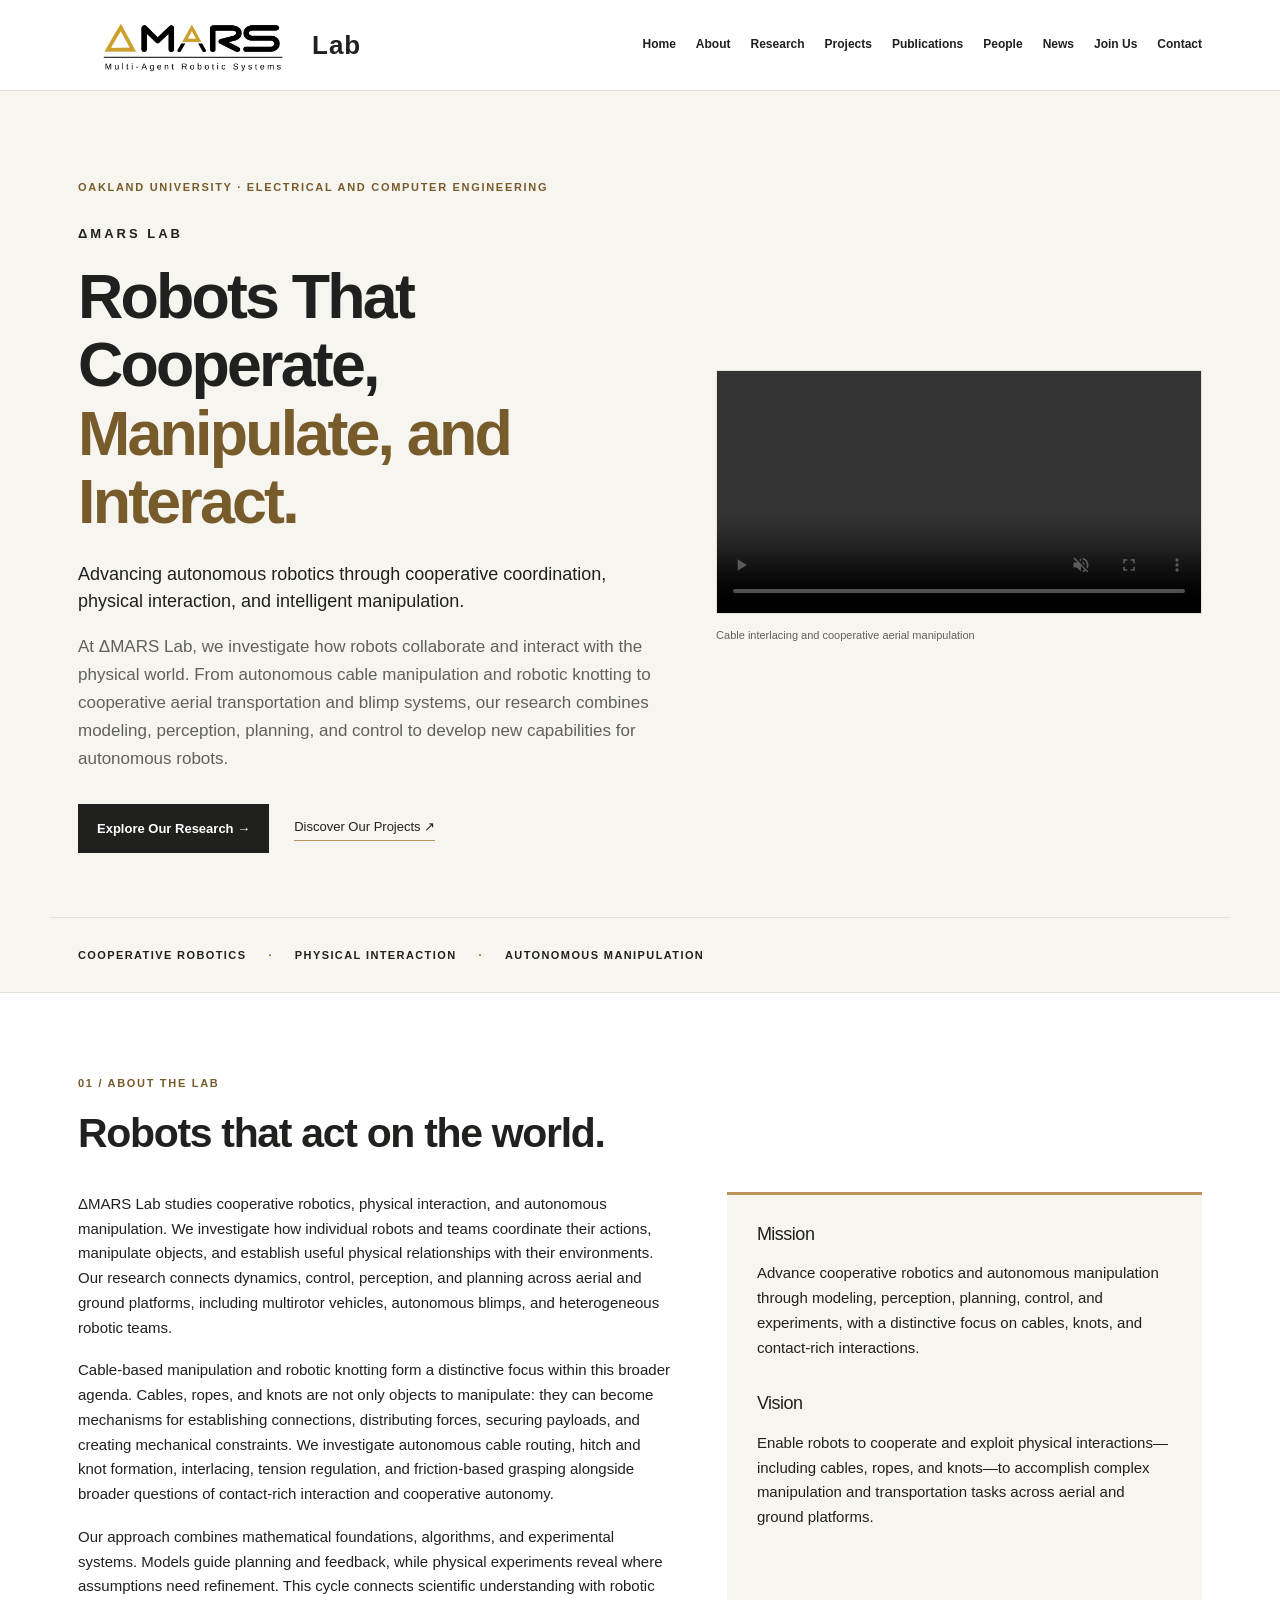
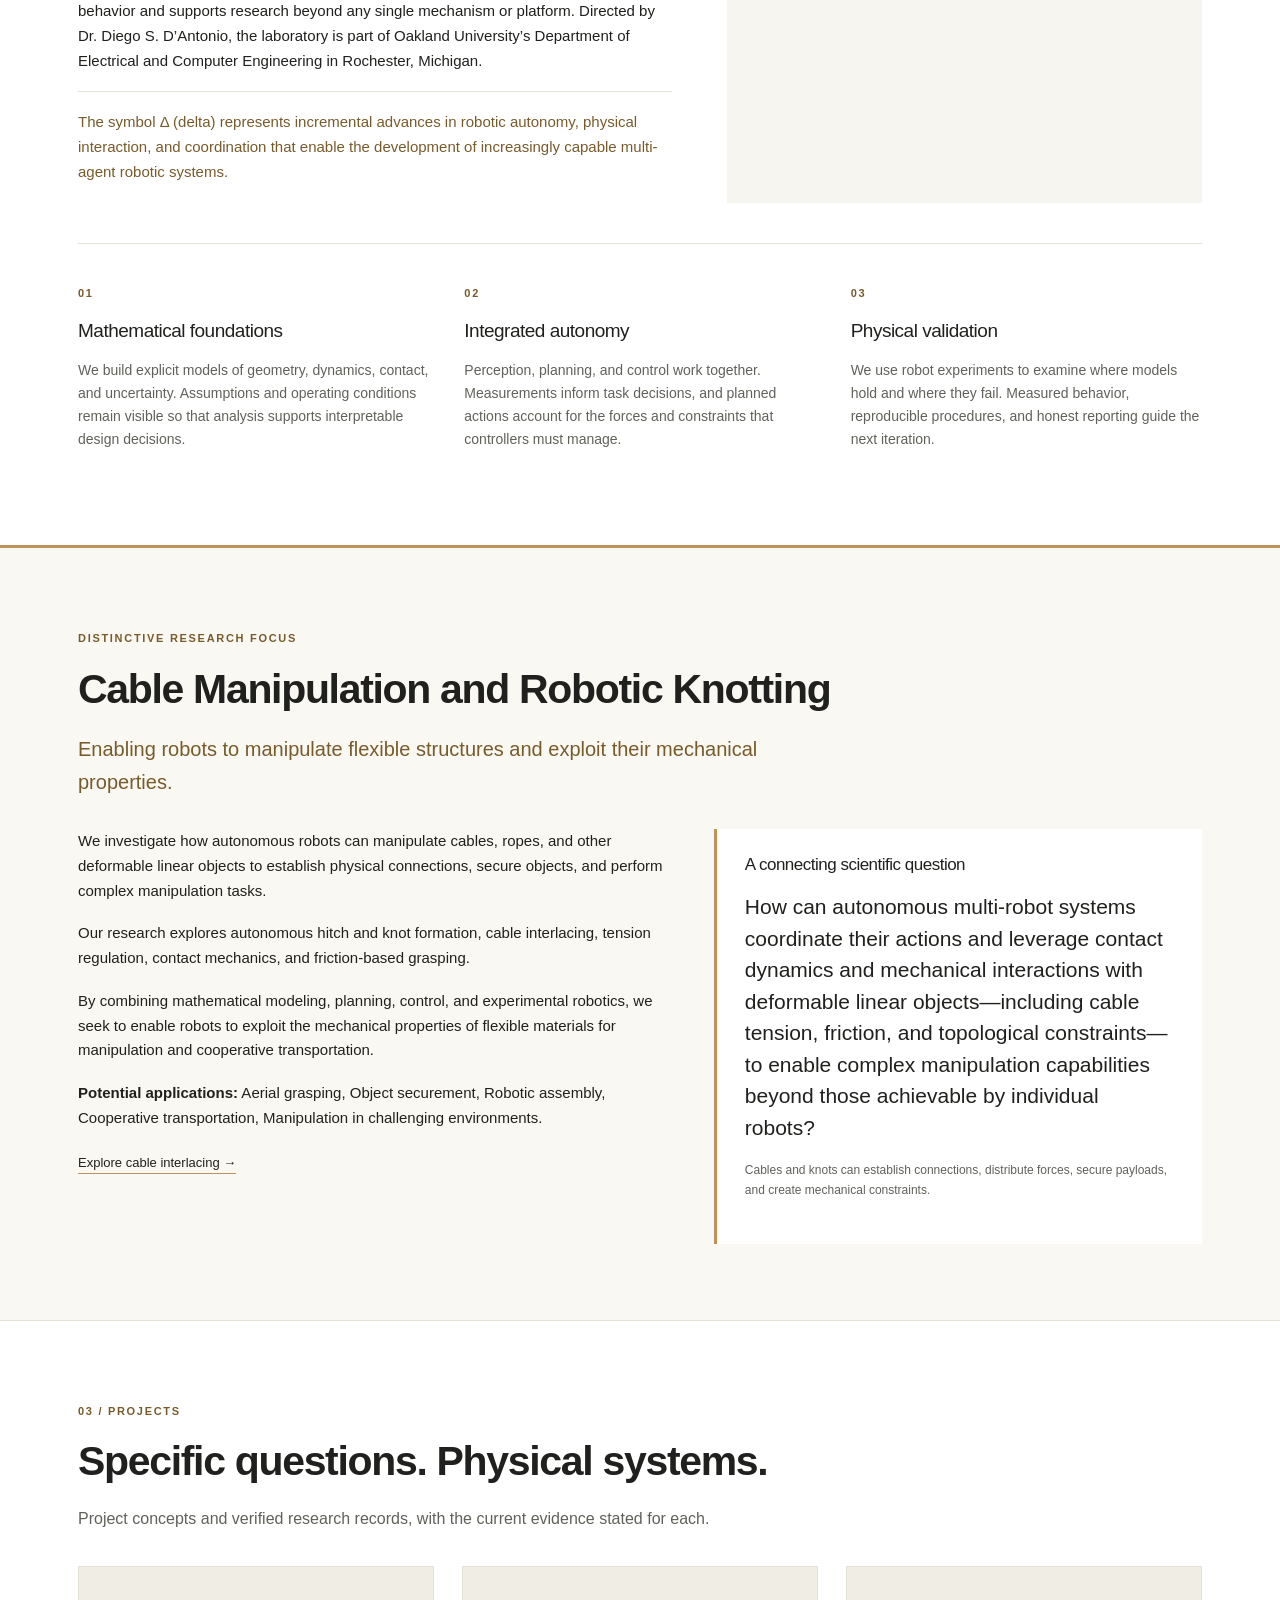
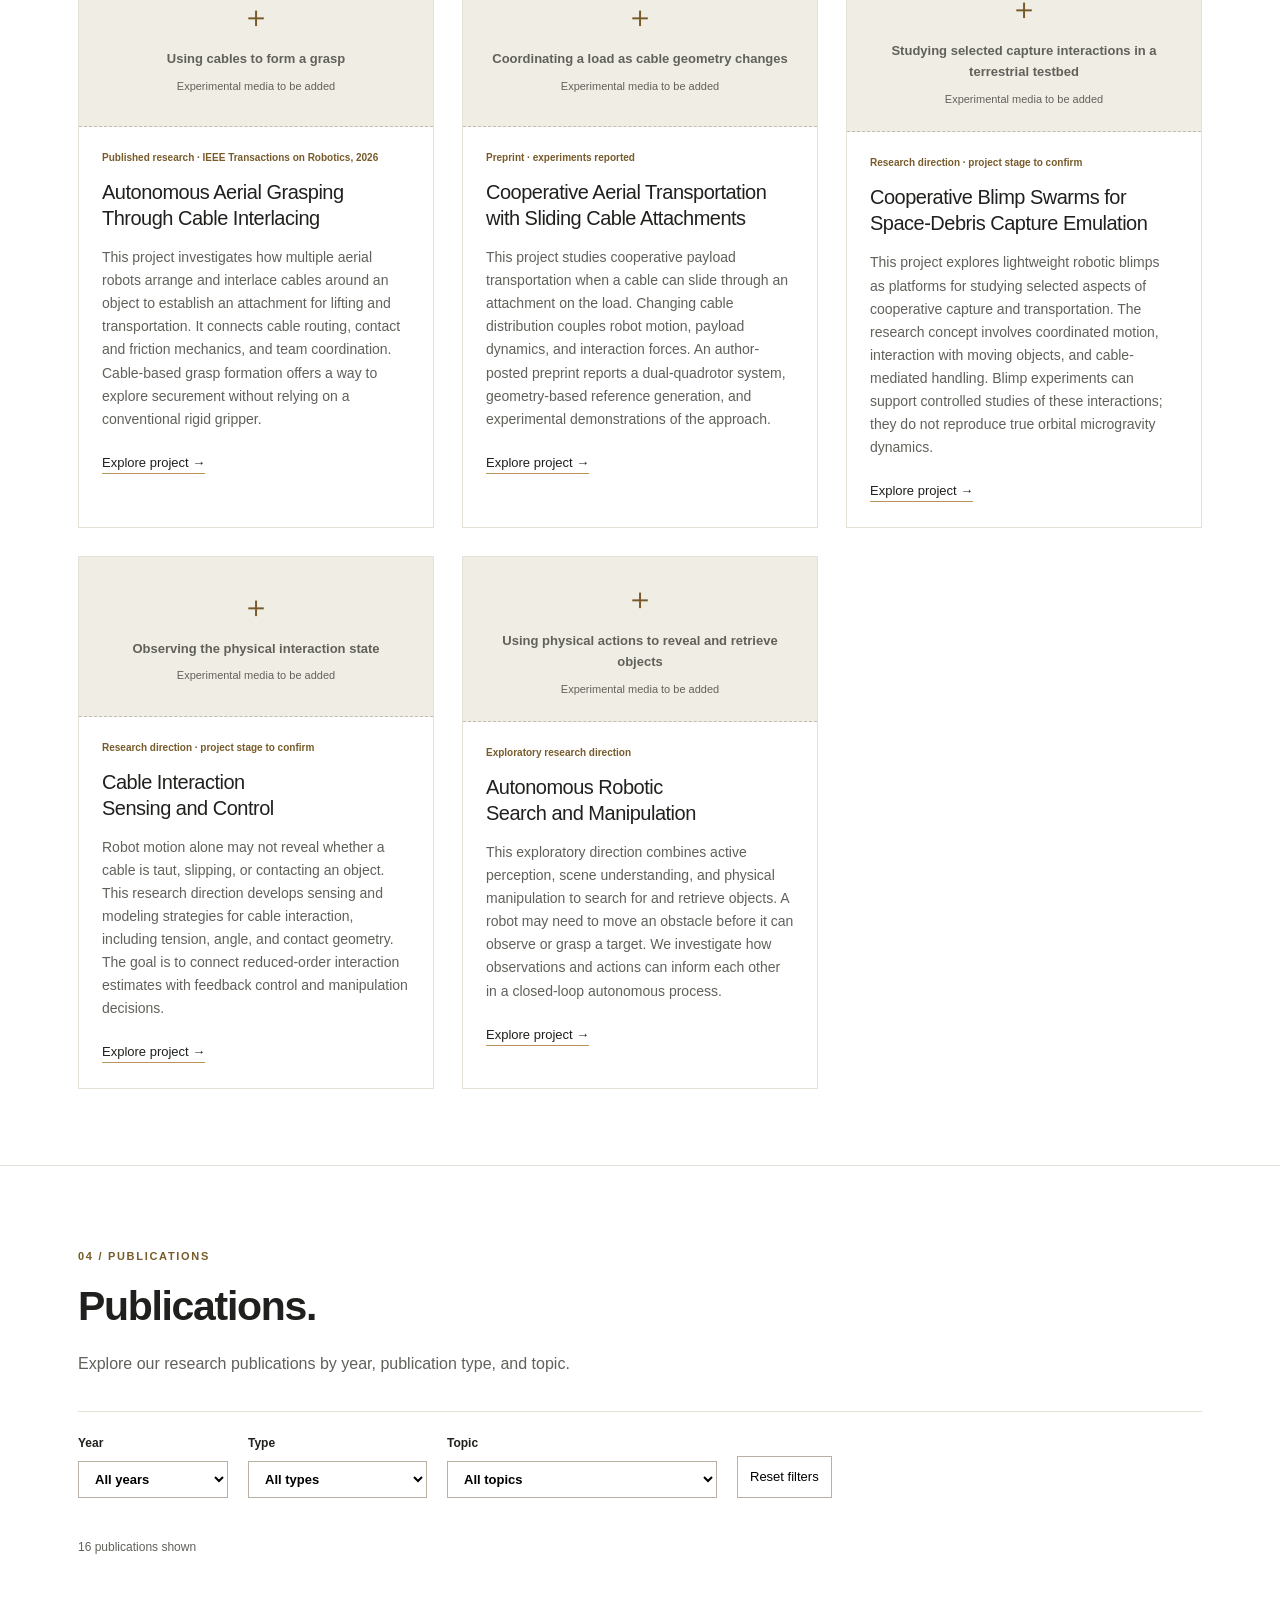
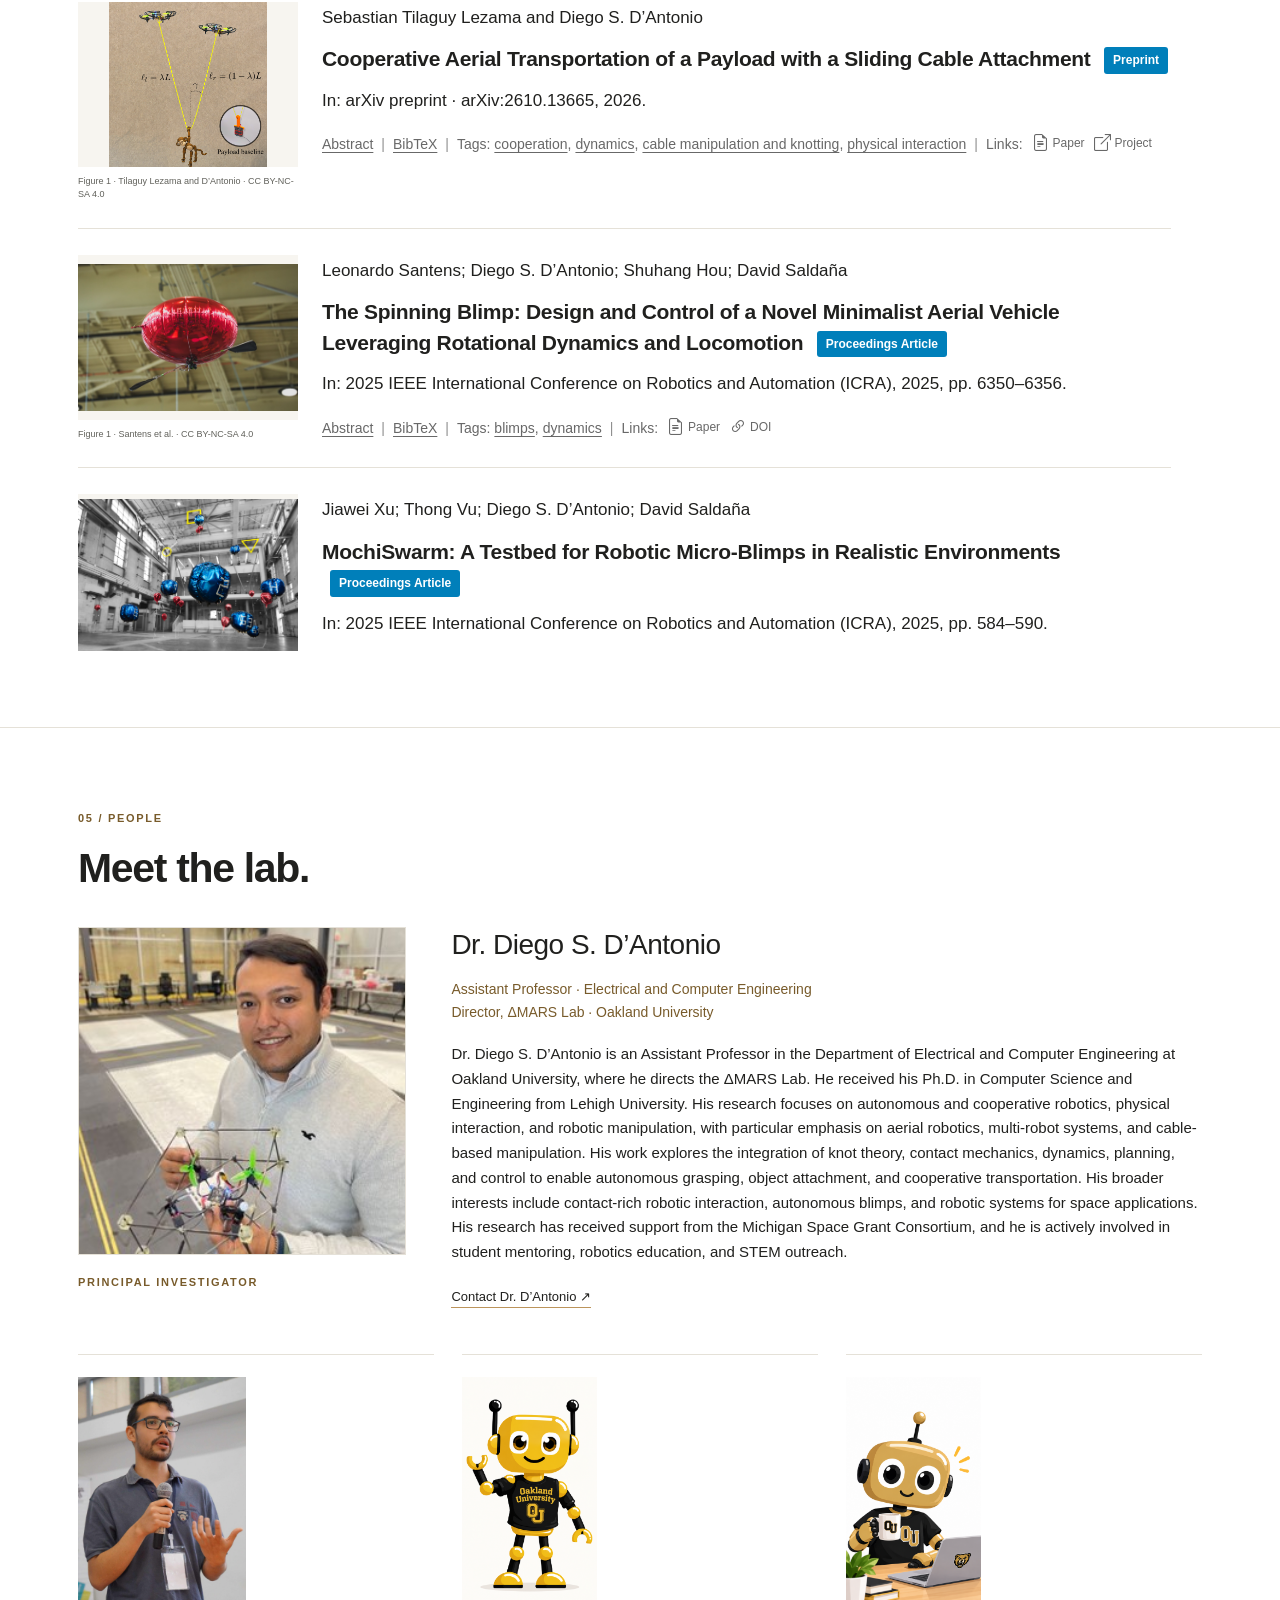
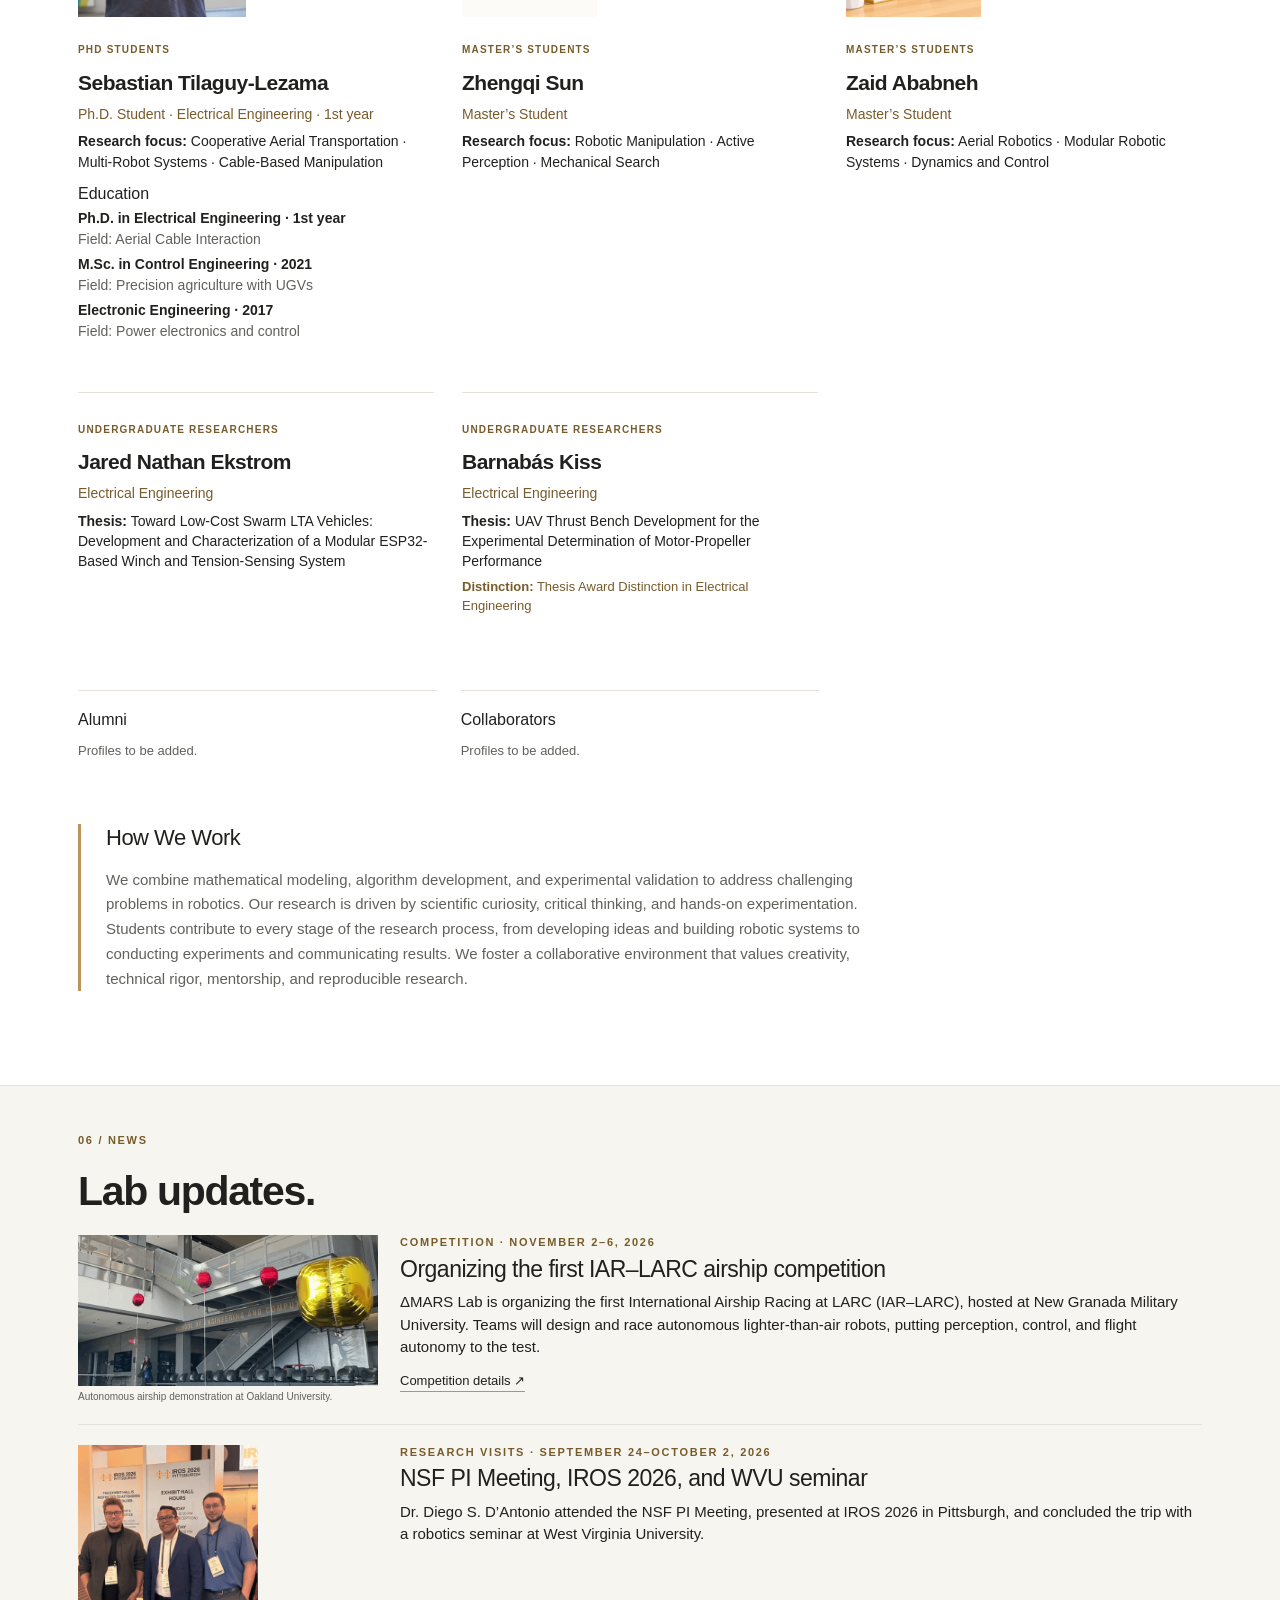
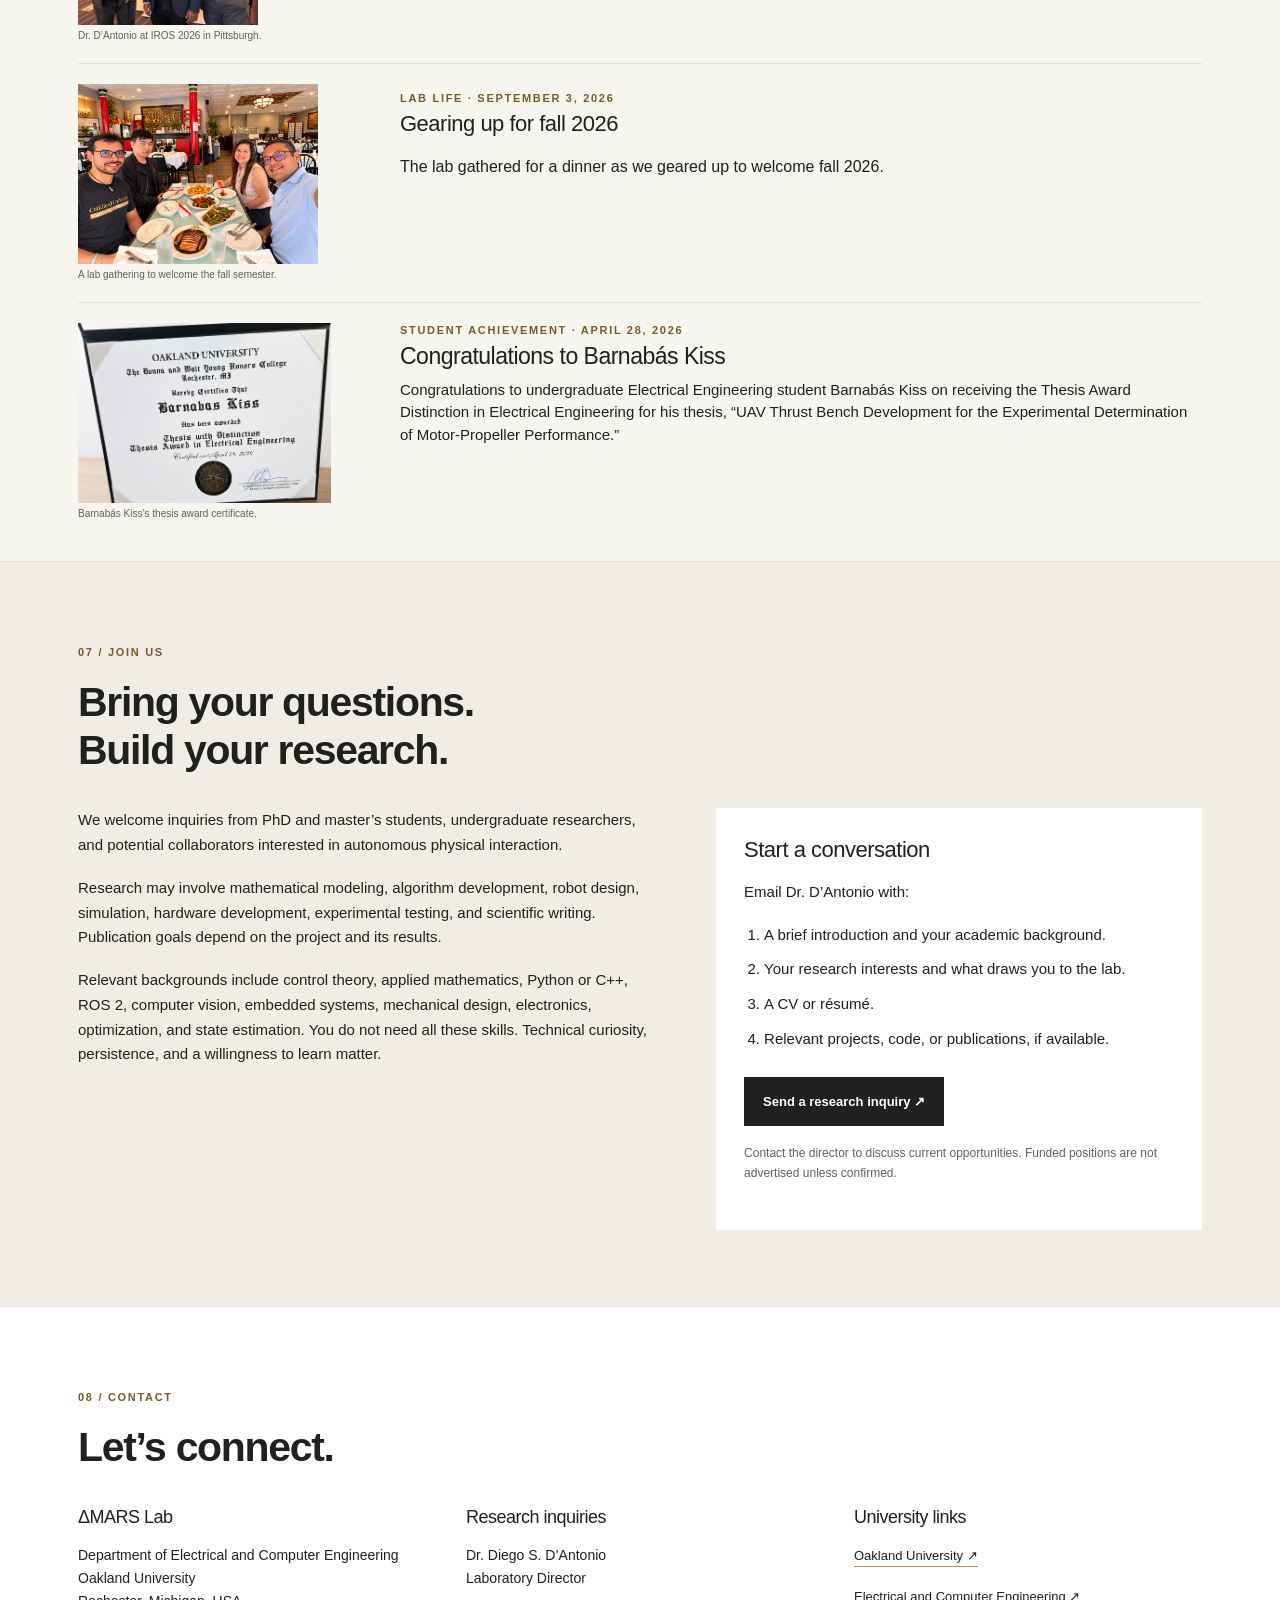
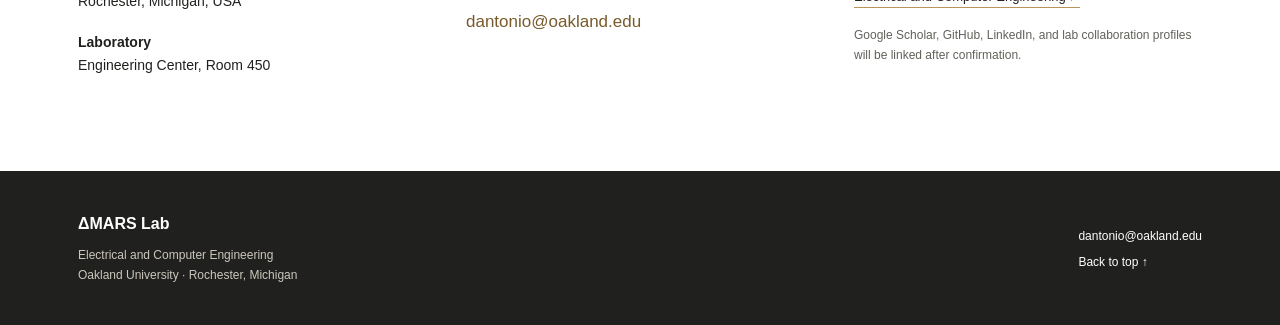
==== commit 5e5208f2: "Remove affiliation text beneath header logo" ====
--- a/index.html
+++ b/index.html
@@ -3,7 +3,7 @@
 <title>ΔMARS Lab | Δ Multi-Agent Robotic Systems Lab</title><meta name="description" content="ΔMARS Lab at Oakland University studies cooperative robotics, physical interaction, and autonomous manipulation, with a distinctive focus on cables and robotic knotting.">
 <meta property="og:title" content="ΔMARS Lab | Δ Multi-Agent Robotic Systems Lab"><meta property="og:description" content="Advancing autonomous robotics through cooperative coordination, physical interaction, and intelligent manipulation."><meta property="og:type" content="website">
 <link rel="icon" href="assets/img/lab-mark.svg" type="image/svg+xml"><link rel="stylesheet" href="assets/vendor/bootstrap/css/bootstrap.min.css"><link rel="stylesheet" href="assets/css/lab.css?v=20261021b"><link rel="stylesheet" href="assets/vendor/bootstrap-icons/bootstrap-icons.css"></head>
-<body><a class="skip-link" href="#main">Skip to content</a><header class="lab-header"><div class="container header-inner"><a class="brand" href="index.html"><span class="brand-wordmark"><img class="brand-logo" src="assets/img/delta-mars-logo.png" alt="ΔMARS"><span class="brand-lab">Lab</span></span><span class="brand-affiliation">Oakland University · ECE</span></a><button class="menu-toggle" type="button" aria-controls="navigation" aria-expanded="false">Menu</button><nav id="navigation" aria-label="Main navigation"><a href="#hero">Home</a><a href="#about">About</a><a href="#research">Research</a><a href="#projects">Projects</a><a href="#publications">Publications</a><a href="#people">People</a><a href="#news">News</a><a href="#join">Join Us</a><a href="#contact">Contact</a></nav></div></header>
+<body><a class="skip-link" href="#main">Skip to content</a><header class="lab-header"><div class="container header-inner"><a class="brand" href="index.html"><span class="brand-wordmark"><img class="brand-logo" src="assets/img/delta-mars-logo.png" alt="ΔMARS"><span class="brand-lab">Lab</span></span></a><button class="menu-toggle" type="button" aria-controls="navigation" aria-expanded="false">Menu</button><nav id="navigation" aria-label="Main navigation"><a href="#hero">Home</a><a href="#about">About</a><a href="#research">Research</a><a href="#projects">Projects</a><a href="#publications">Publications</a><a href="#people">People</a><a href="#news">News</a><a href="#join">Join Us</a><a href="#contact">Contact</a></nav></div></header>
 <main id="main"><section id="hero" class="lab-hero"><div class="container hero-grid"><div><span class="eyebrow">Oakland University · Electrical and Computer Engineering</span><p class="hero-lab">ΔMARS LAB</p><h1>Robots That Cooperate,<br><span>Manipulate, and Interact.</span></h1><p class="hero-support">Advancing autonomous robotics through cooperative coordination, physical interaction, and intelligent manipulation.</p><p class="hero-description">At ΔMARS Lab, we investigate how robots collaborate and interact with the physical world. From autonomous cable manipulation and robotic knotting to cooperative aerial transportation and blimp systems, our research combines modeling, perception, planning, and control to develop new capabilities for autonomous robots.</p><div class="hero-links"><a class="lab-button" href="#research">Explore Our Research <span aria-hidden="true">→</span></a><a class="text-link" href="#projects">Discover Our Projects <span aria-hidden="true">↗</span></a></div></div><figure class="hero-media"><video class="hero-experiment" src="assets/img/hitches.mp4" width="338" height="190" aria-label="Aerial robots manipulating cables around a cylindrical object during a laboratory experiment." autoplay muted loop playsinline controls preload="metadata"></video><figcaption class="media-caption">Cable interlacing and cooperative aerial manipulation</figcaption></figure></div><div class="container research-path"><span>Cooperative robotics</span><span aria-hidden="true">·</span><span>Physical interaction</span><span aria-hidden="true">·</span><span>Autonomous manipulation</span></div></section><section id="about" class="content-section"><div class="container"><div class="section-intro"><span class="eyebrow">01 / About the lab</span><h2>Robots that act on the world.</h2></div><div class="about-grid"><div><p>ΔMARS Lab studies cooperative robotics, physical interaction, and autonomous manipulation. We investigate how individual robots and teams coordinate their actions, manipulate objects, and establish useful physical relationships with their environments. Our research connects dynamics, control, perception, and planning across aerial and ground platforms, including multirotor vehicles, autonomous blimps, and heterogeneous robotic teams.</p><p>Cable-based manipulation and robotic knotting form a distinctive focus within this broader agenda. Cables, ropes, and knots are not only objects to manipulate: they can become mechanisms for establishing connections, distributing forces, securing payloads, and creating mechanical constraints. We investigate autonomous cable routing, hitch and knot formation, interlacing, tension regulation, and friction-based grasping alongside broader questions of contact-rich interaction and cooperative autonomy.</p><p>Our approach combines mathematical foundations, algorithms, and experimental systems. Models guide planning and feedback, while physical experiments reveal where assumptions need refinement. This cycle connects scientific understanding with robotic behavior and supports research beyond any single mechanism or platform. Directed by Dr. Diego S. D’Antonio, the laboratory is part of Oakland University’s Department of Electrical and Computer Engineering in Rochester, Michigan.</p><p class="name-note">The symbol Δ (delta) represents incremental advances in robotic autonomy, physical interaction, and coordination that enable the development of increasingly capable multi-agent robotic systems.</p></div><div class="statement-panel"><h3>Mission</h3><p>Advance cooperative robotics and autonomous manipulation through modeling, perception, planning, control, and experiments, with a distinctive focus on cables, knots, and contact-rich interactions.</p><h3>Vision</h3><p>Enable robots to cooperate and exploit physical interactions—including cables, ropes, and knots—to accomplish complex manipulation and transportation tasks across aerial and ground platforms.</p></div></div><div class="principle-grid"><article><span class="eyebrow">01</span><h3>Mathematical foundations</h3><p>We build explicit models of geometry, dynamics, contact, and uncertainty. Assumptions and operating conditions remain visible so that analysis supports interpretable design decisions.</p></article><article><span class="eyebrow">02</span><h3>Integrated autonomy</h3><p>Perception, planning, and control work together. Measurements inform task decisions, and planned actions account for the forces and constraints that controllers must manage.</p></article><article><span class="eyebrow">03</span><h3>Physical validation</h3><p>We use robot experiments to examine where models hold and where they fail. Measured behavior, reproducible procedures, and honest reporting guide the next iteration.</p></article></div></div></section><section id="research" class="content-section featured-focus"><div class="container"><span class="eyebrow">Distinctive research focus</span><h2>Cable Manipulation and Robotic Knotting</h2><p class="focus-subtitle">Enabling robots to manipulate flexible structures and exploit their mechanical properties.</p><div class="focus-grid"><div><p>We investigate how autonomous robots can manipulate cables, ropes, and other deformable linear objects to establish physical connections, secure objects, and perform complex manipulation tasks.</p><p>Our research explores autonomous hitch and knot formation, cable interlacing, tension regulation, contact mechanics, and friction-based grasping.</p><p>By combining mathematical modeling, planning, control, and experimental robotics, we seek to enable robots to exploit the mechanical properties of flexible materials for manipulation and cooperative transportation.</p><p><strong>Potential applications:</strong> Aerial grasping, Object securement, Robotic assembly, Cooperative transportation, Manipulation in challenging environments.</p><a class="text-link" href="project-cable-interlacing.html">Explore cable interlacing →</a></div><div class="scientific-question"><h3>A connecting scientific question</h3><p>How can autonomous multi-robot systems coordinate their actions and leverage contact dynamics and mechanical interactions with deformable linear objects—including cable tension, friction, and topological constraints—to enable complex manipulation capabilities beyond those achievable by individual robots?</p><p class="small-note">Cables and knots can establish connections, distribute forces, secure payloads, and create mechanical constraints.</p></div></div></div></section><section id="projects" class="content-section"><div class="container"><div class="section-intro"><span class="eyebrow">03 / Projects</span><h2>Specific questions. Physical systems.</h2><p class="section-description">Project concepts and verified research records, with the current evidence stated for each.</p></div><div class="projects-grid"><article class="project-card"><div class="media-slot"><span class="media-cross" aria-hidden="true">＋</span><span>Using cables to form a grasp</span><small>Experimental media to be added</small></div><div class="card-body"><span class="status">Published research · IEEE Transactions on Robotics, 2026</span><h3><a href="project-cable-interlacing.html">Autonomous Aerial Grasping Through Cable Interlacing</a></h3><p>This project investigates how multiple aerial robots arrange and interlace cables around an object to establish an attachment for lifting and transportation. It connects cable routing, contact and friction mechanics, and team coordination. Cable-based grasp formation offers a way to explore securement without relying on a conventional rigid gripper.</p><a class="text-link" href="project-cable-interlacing.html">Explore project <span aria-hidden="true">→</span></a></div></article><article class="project-card"><div class="media-slot"><span class="media-cross" aria-hidden="true">＋</span><span>Coordinating a load as cable geometry changes</span><small>Experimental media to be added</small></div><div class="card-body"><span class="status">Preprint · experiments reported</span><h3><a href="project-sliding-transport.html">Cooperative Aerial Transportation with Sliding Cable Attachments</a></h3><p>This project studies cooperative payload transportation when a cable can slide through an attachment on the load. Changing cable distribution couples robot motion, payload dynamics, and interaction forces. An author-posted preprint reports a dual-quadrotor system, geometry-based reference generation, and experimental demonstrations of the approach.</p><a class="text-link" href="project-sliding-transport.html">Explore project <span aria-hidden="true">→</span></a></div></article><article class="project-card"><div class="media-slot"><span class="media-cross" aria-hidden="true">＋</span><span>Studying selected capture interactions in a terrestrial testbed</span><small>Experimental media to be added</small></div><div class="card-body"><span class="status">Research direction · project stage to confirm</span><h3><a href="project-blimp-capture.html">Cooperative Blimp Swarms for Space-Debris Capture Emulation</a></h3><p>This project explores lightweight robotic blimps as platforms for studying selected aspects of cooperative capture and transportation. The research concept involves coordinated motion, interaction with moving objects, and cable-mediated handling. Blimp experiments can support controlled studies of these interactions; they do not reproduce true orbital microgravity dynamics.</p><a class="text-link" href="project-blimp-capture.html">Explore project <span aria-hidden="true">→</span></a></div></article><article class="project-card"><div class="media-slot"><span class="media-cross" aria-hidden="true">＋</span><span>Observing the physical interaction state</span><small>Experimental media to be added</small></div><div class="card-body"><span class="status">Research direction · project stage to confirm</span><h3><a href="project-cable-sensing.html">Cable Interaction Sensing and Control</a></h3><p>Robot motion alone may not reveal whether a cable is taut, slipping, or contacting an object. This research direction develops sensing and modeling strategies for cable interaction, including tension, angle, and contact geometry. The goal is to connect reduced-order interaction estimates with feedback control and manipulation decisions.</p><a class="text-link" href="project-cable-sensing.html">Explore project <span aria-hidden="true">→</span></a></div></article><article class="project-card"><div class="media-slot"><span class="media-cross" aria-hidden="true">＋</span><span>Using physical actions to reveal and retrieve objects</span><small>Experimental media to be added</small></div><div class="card-body"><span class="status">Exploratory research direction</span><h3><a href="project-robot-search.html">Autonomous Robotic Search and Manipulation</a></h3><p>This exploratory direction combines active perception, scene understanding, and physical manipulation to search for and retrieve objects. A robot may need to move an obstacle before it can observe or grasp a target. We investigate how observations and actions can inform each other in a closed-loop autonomous process.</p><a class="text-link" href="project-robot-search.html">Explore project <span aria-hidden="true">→</span></a></div></article></div></div></section><section id="publications" class="content-section"><div class="container"><div class="section-intro"><span class="eyebrow">04 / Publications</span><h2>Publications.</h2><p class="section-description">Explore our research publications by year, publication type, and topic.</p></div><div class="filters" aria-label="Publication filters"><label>Year<select id="filter-year"><option value="all">All years</option><option>2026</option><option>2025</option><option>2023</option><option>2022</option><option>2021</option></select></label><label>Type<select id="filter-type"><option value="all">All types</option><option>Journal article</option><option>Conference paper</option><option>Preprint</option><option>Thesis</option><option>Presentation</option></select></label><label>Topic<select id="filter-topic"><option value="all">All topics</option><option>Blimps</option><option>Cable manipulation and knotting</option><option>Cooperation</option><option>Dynamics</option><option>Modular aerial robots</option><option>Perception and planning</option><option>Physical interaction</option><option>Task allocation</option></select></label><button id="reset-filters" type="button">Reset filters</button></div><p id="publication-count" class="small-note" role="status" aria-live="polite">16 publications shown</p><div id="publication-list" class="is-expanded" tabindex="0" role="region" aria-label="Research papers"><article class="publication publication-row" data-year="2026" data-type="Preprint" data-topics="Cooperation|Dynamics|Cable manipulation and knotting|Physical interaction"><div class="publication-thumbnail"><img src="assets/img/sliding-cable-paper.png" alt="Two quadrotors transporting a payload with a single cable sliding through a payload-mounted hook; annotated cable lengths and system geometry." loading="lazy"><p class="publication-image-credit"><a href="https://arxiv.org/html/2610.13665v1">Figure 1 · Tilaguy Lezama and D’Antonio</a> · <a href="https://creativecommons.org/licenses/by-nc-sa/4.0/">CC BY-NC-SA 4.0</a></p></div><div class="publication-content"><p class="publication-authors">Sebastian Tilaguy Lezama and Diego S. D’Antonio</p><h3 class="publication-title">Cooperative Aerial Transportation of a Payload with a Sliding Cable Attachment <span class="publication-badge">Preprint</span></h3><p class="publication-venue">In: arXiv preprint · arXiv:2610.13665, 2026.</p><div class="publication-meta"><button type="button" class="publication-disclosure" aria-expanded="false" aria-controls="abstract-sliding-preprint">Abstract</button><span class="meta-separator" aria-hidden="true">|</span><button type="button" class="publication-disclosure" aria-expanded="false" aria-controls="bibtex-sliding-preprint">BibTeX</button><span class="meta-separator" aria-hidden="true">|</span><span class="publication-tags"><span>Tags:</span> <button class="publication-tag" type="button" data-topic="Cooperation">cooperation</button><button class="publication-tag" type="button" data-topic="Dynamics">dynamics</button><button class="publication-tag" type="button" data-topic="Cable manipulation and knotting">cable manipulation and knotting</button><button class="publication-tag" type="button" data-topic="Physical interaction">physical interaction</button></span><span class="meta-separator" aria-hidden="true">|</span><span class="publication-resources"><span>Links:</span> <a href="https://arxiv.org/html/2610.13665v1" class="publication-resource" aria-label="Paper: Cooperative Aerial Transportation of a Payload with a Sliding Cable Attachment" title="Paper"><i class="bi bi-file-earmark-text" aria-hidden="true"></i><span>Paper</span></a><a href="project-sliding-transport.html" class="publication-resource" aria-label="Project: Cooperative Aerial Transportation of a Payload with a Sliding Cable Attachment" title="Project"><i class="bi bi-box-arrow-up-right" aria-hidden="true"></i><span>Project</span></a></span></div><div id="abstract-sliding-preprint" class="publication-panel" hidden><h4>Abstract summary</h4><p>Two quadrotors share a cable that slides through a hook on a suspended payload. The study models how cable redistribution couples vehicle motion and load dynamics, then develops geometrically feasible motion references subject to tension and actuation constraints. Physical experiments examine the resulting cooperative transportation approach.</p></div><div id="bibtex-sliding-preprint" class="publication-panel" hidden><h4>BibTeX</h4><pre><code>@misc{tilaguylezama2026sliding,
   title = {Cooperative Aerial Transportation of a Payload with a Sliding Cable Attachment},
   author = {Tilaguy Lezama, Sebastian and D&#x27;Antonio, Diego S.},
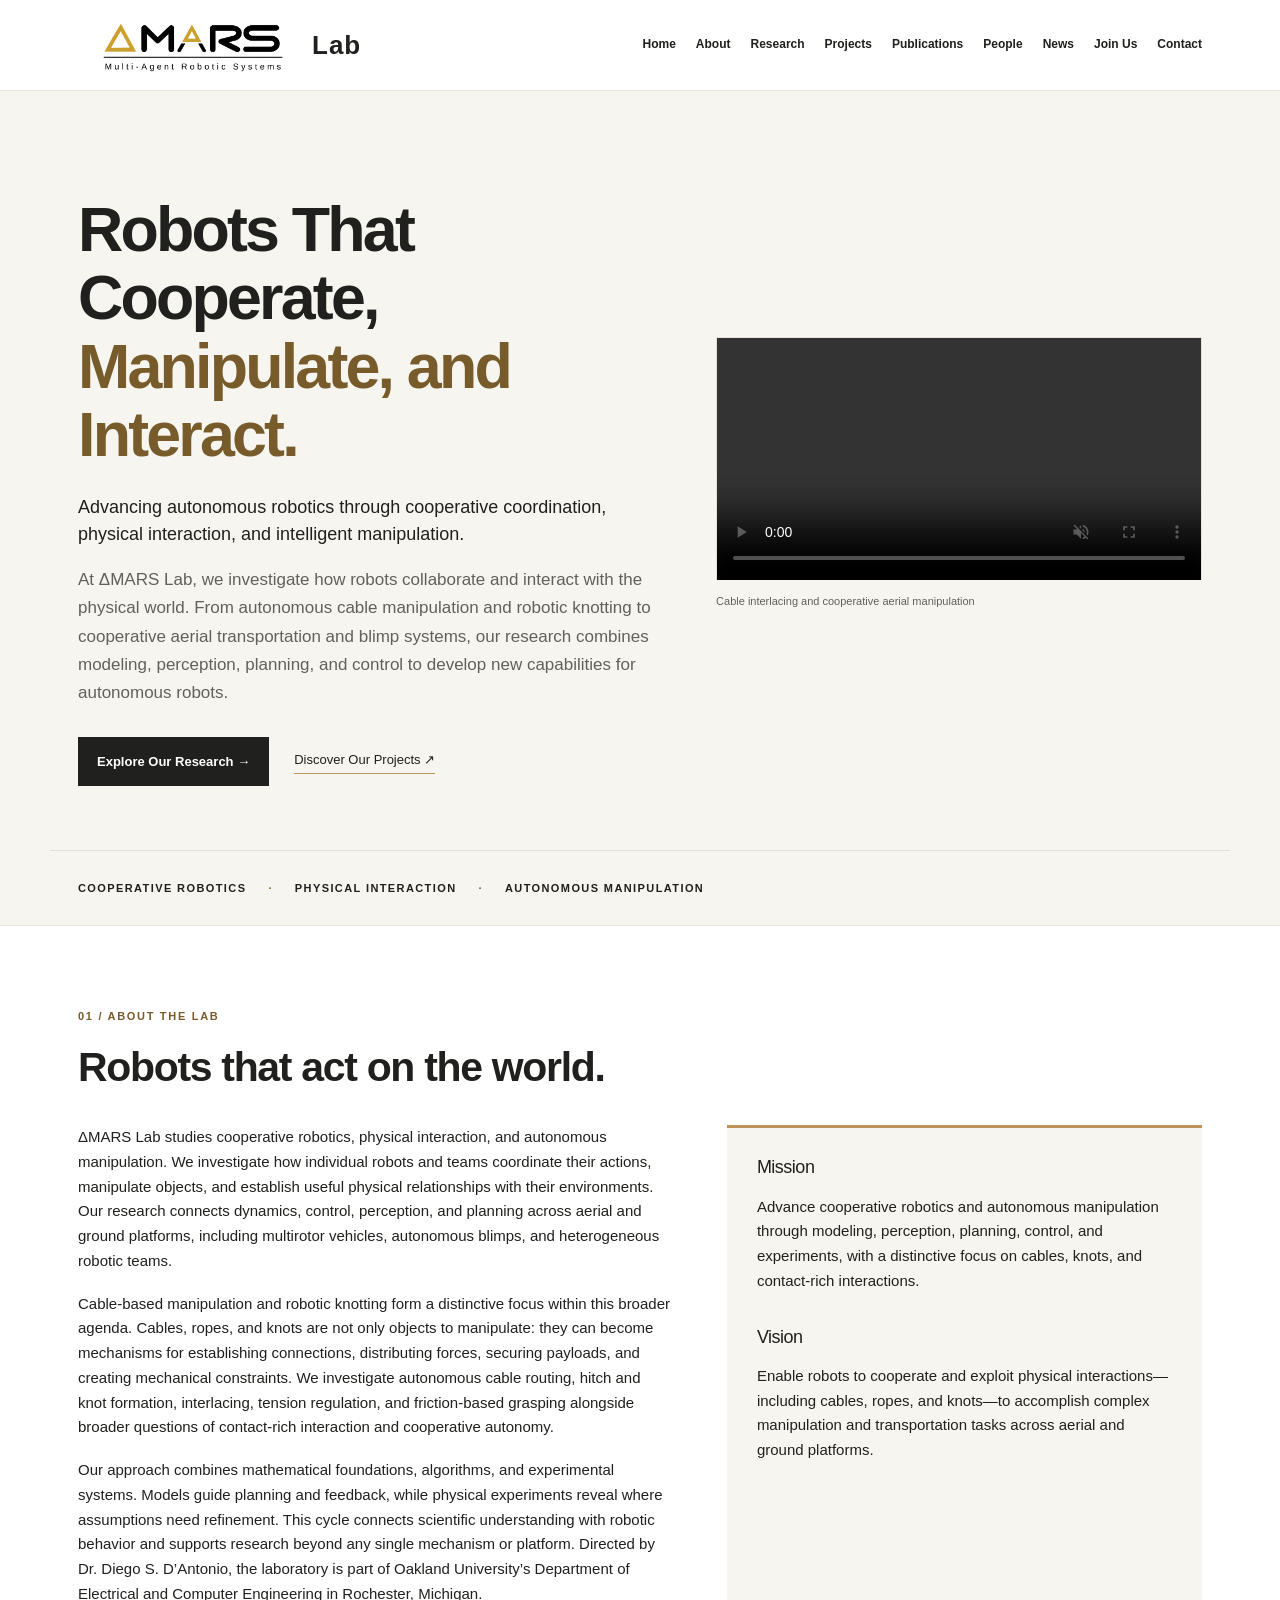
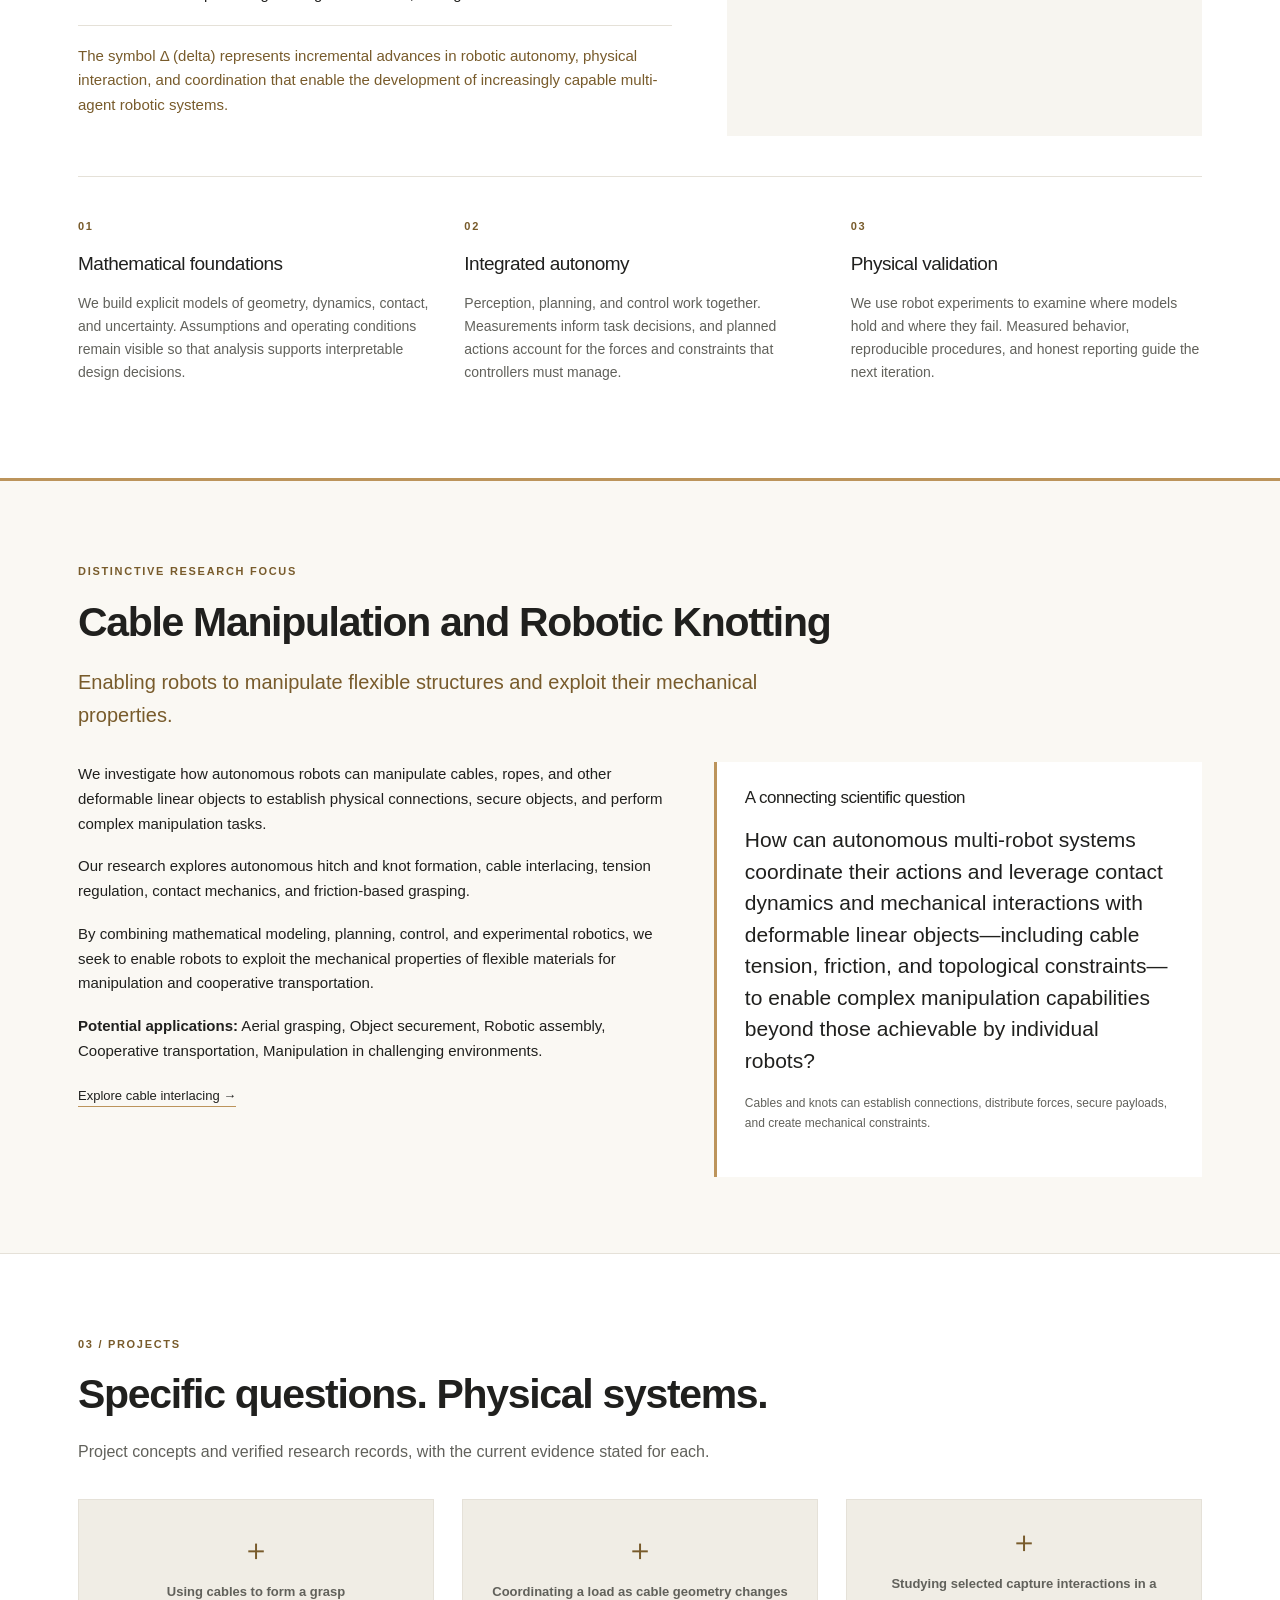
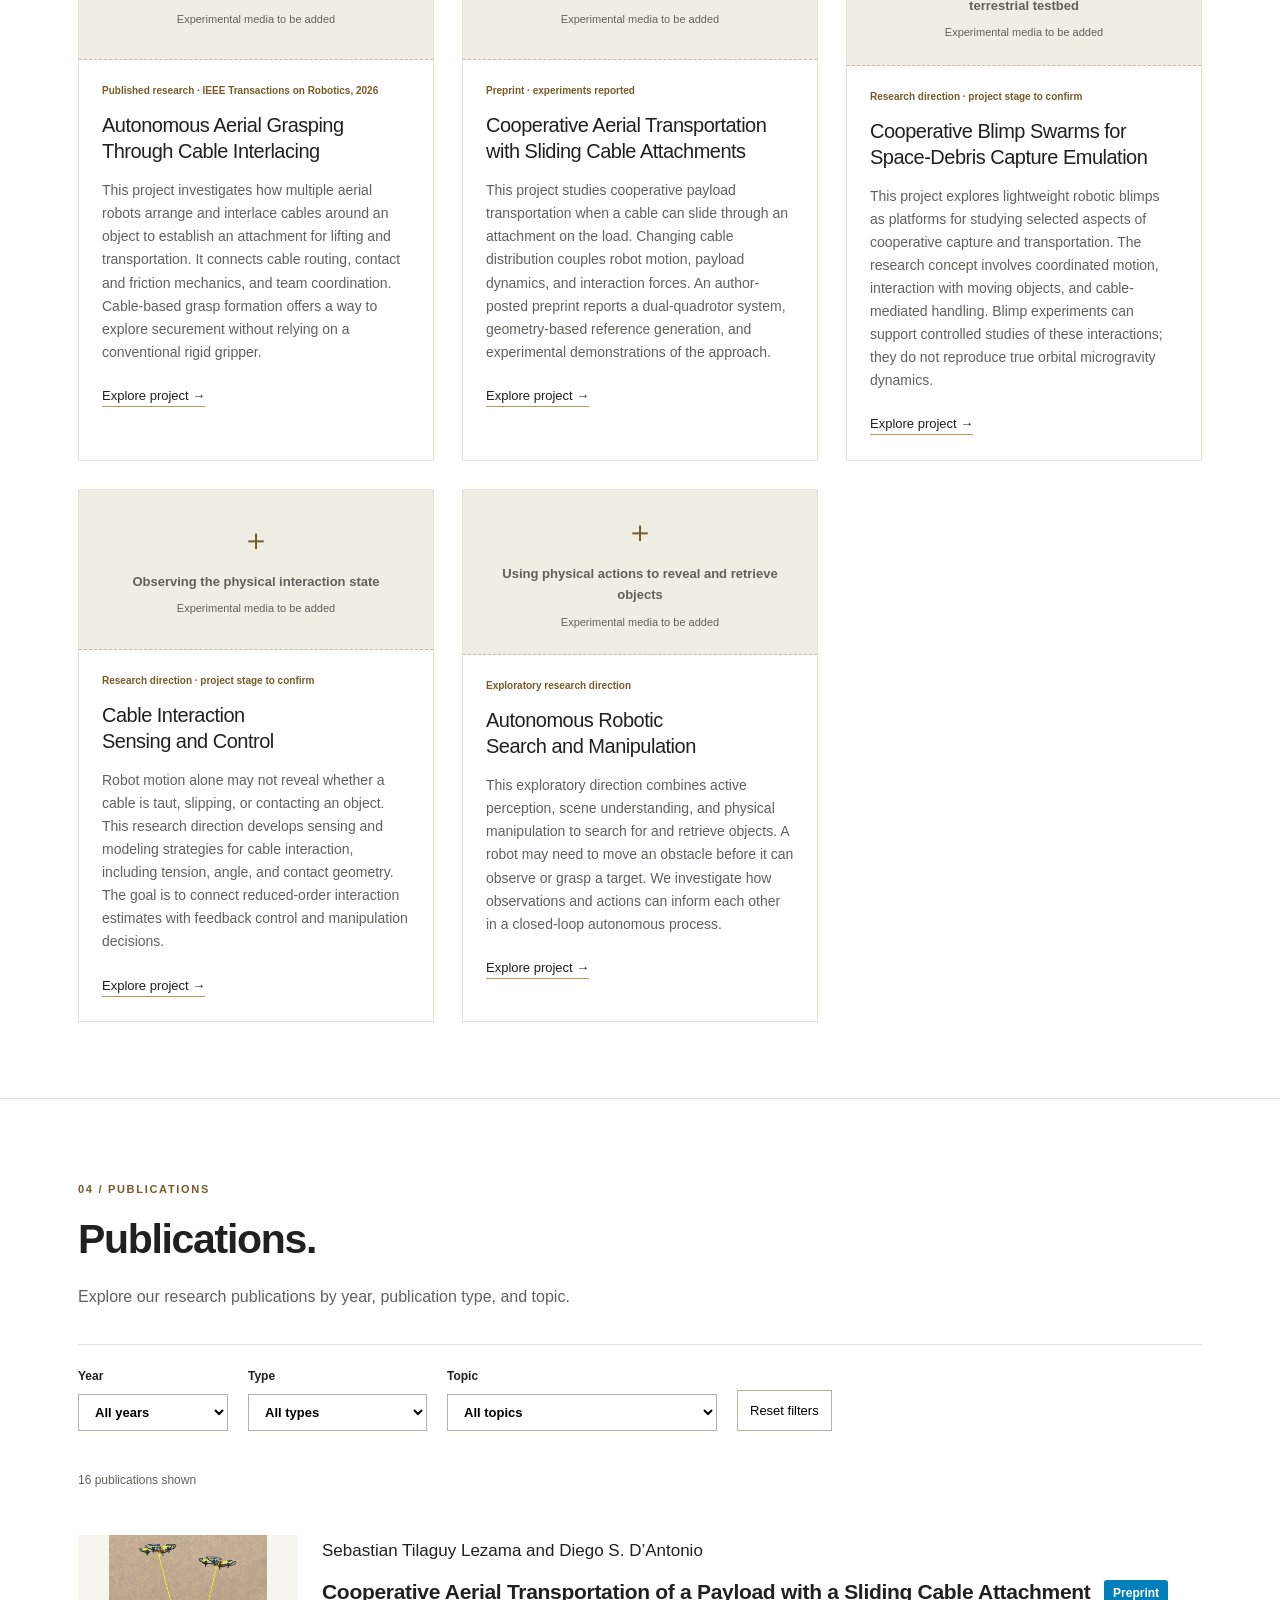
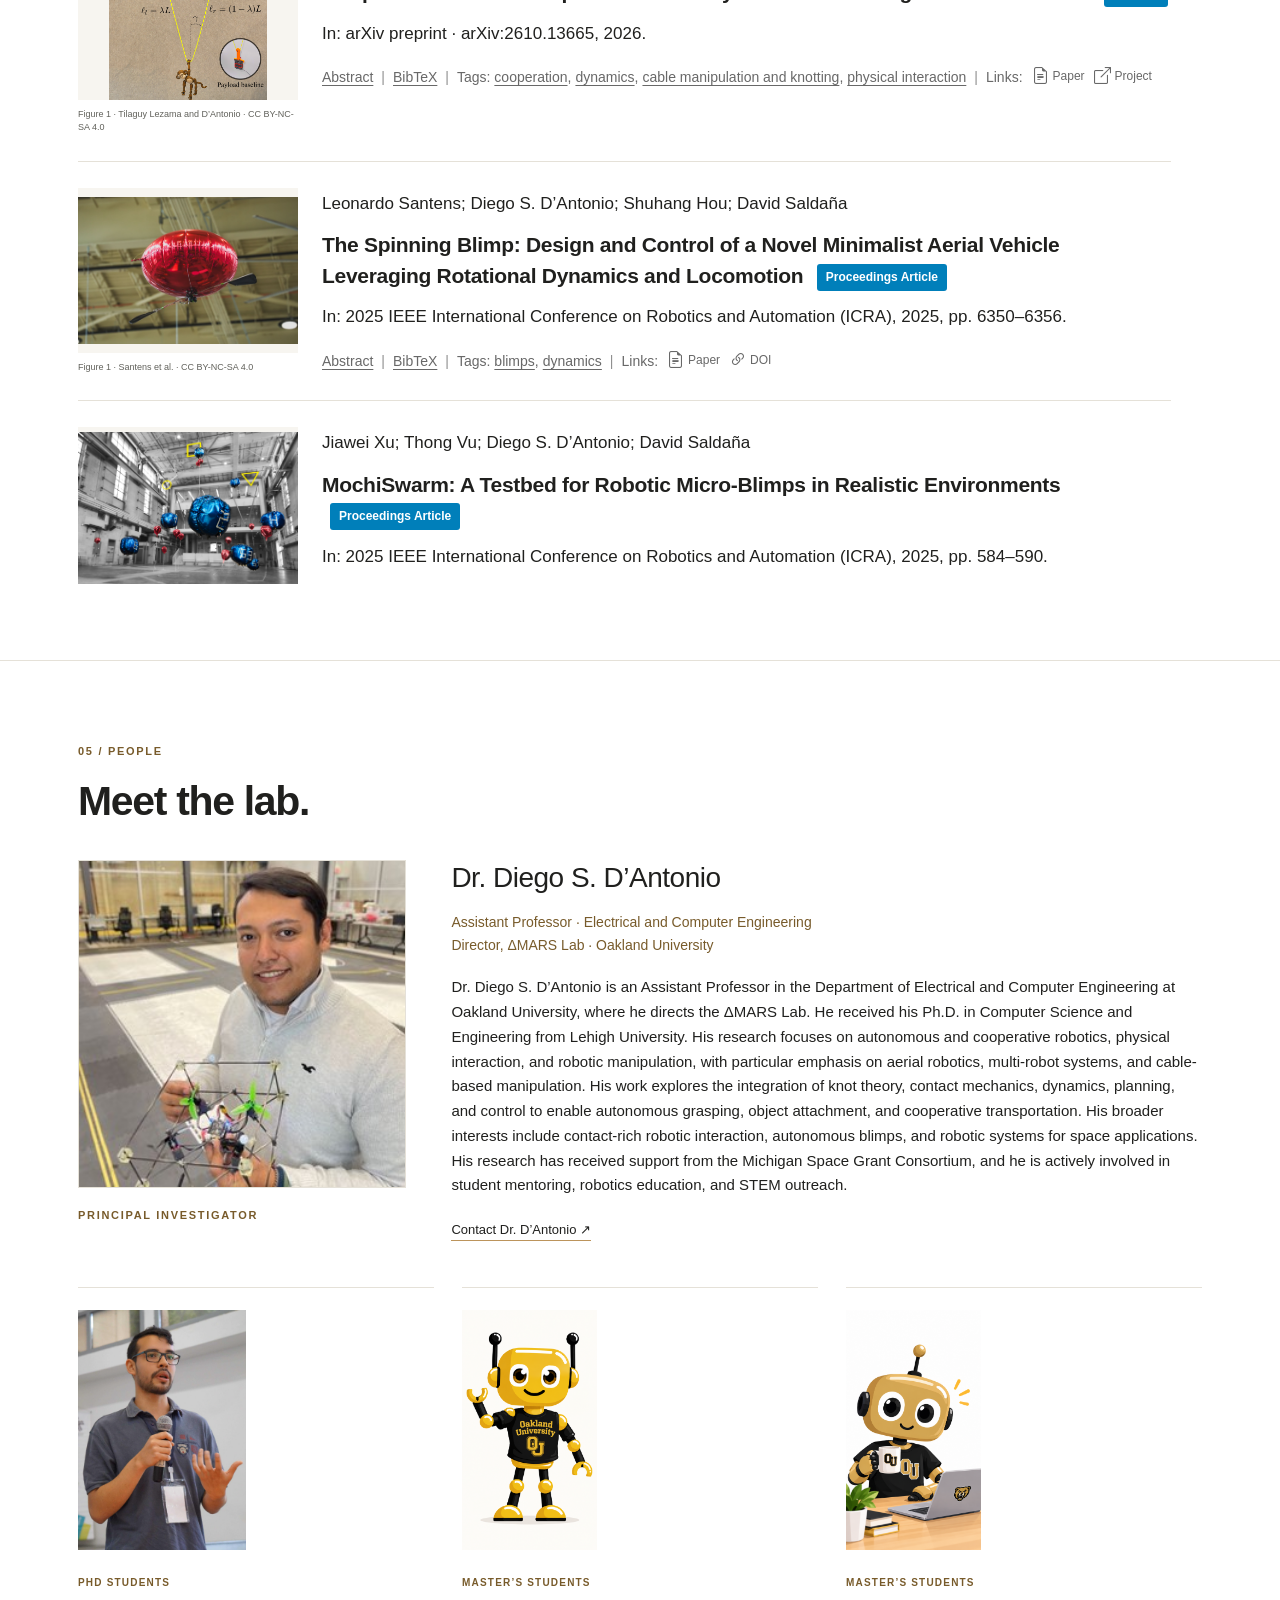
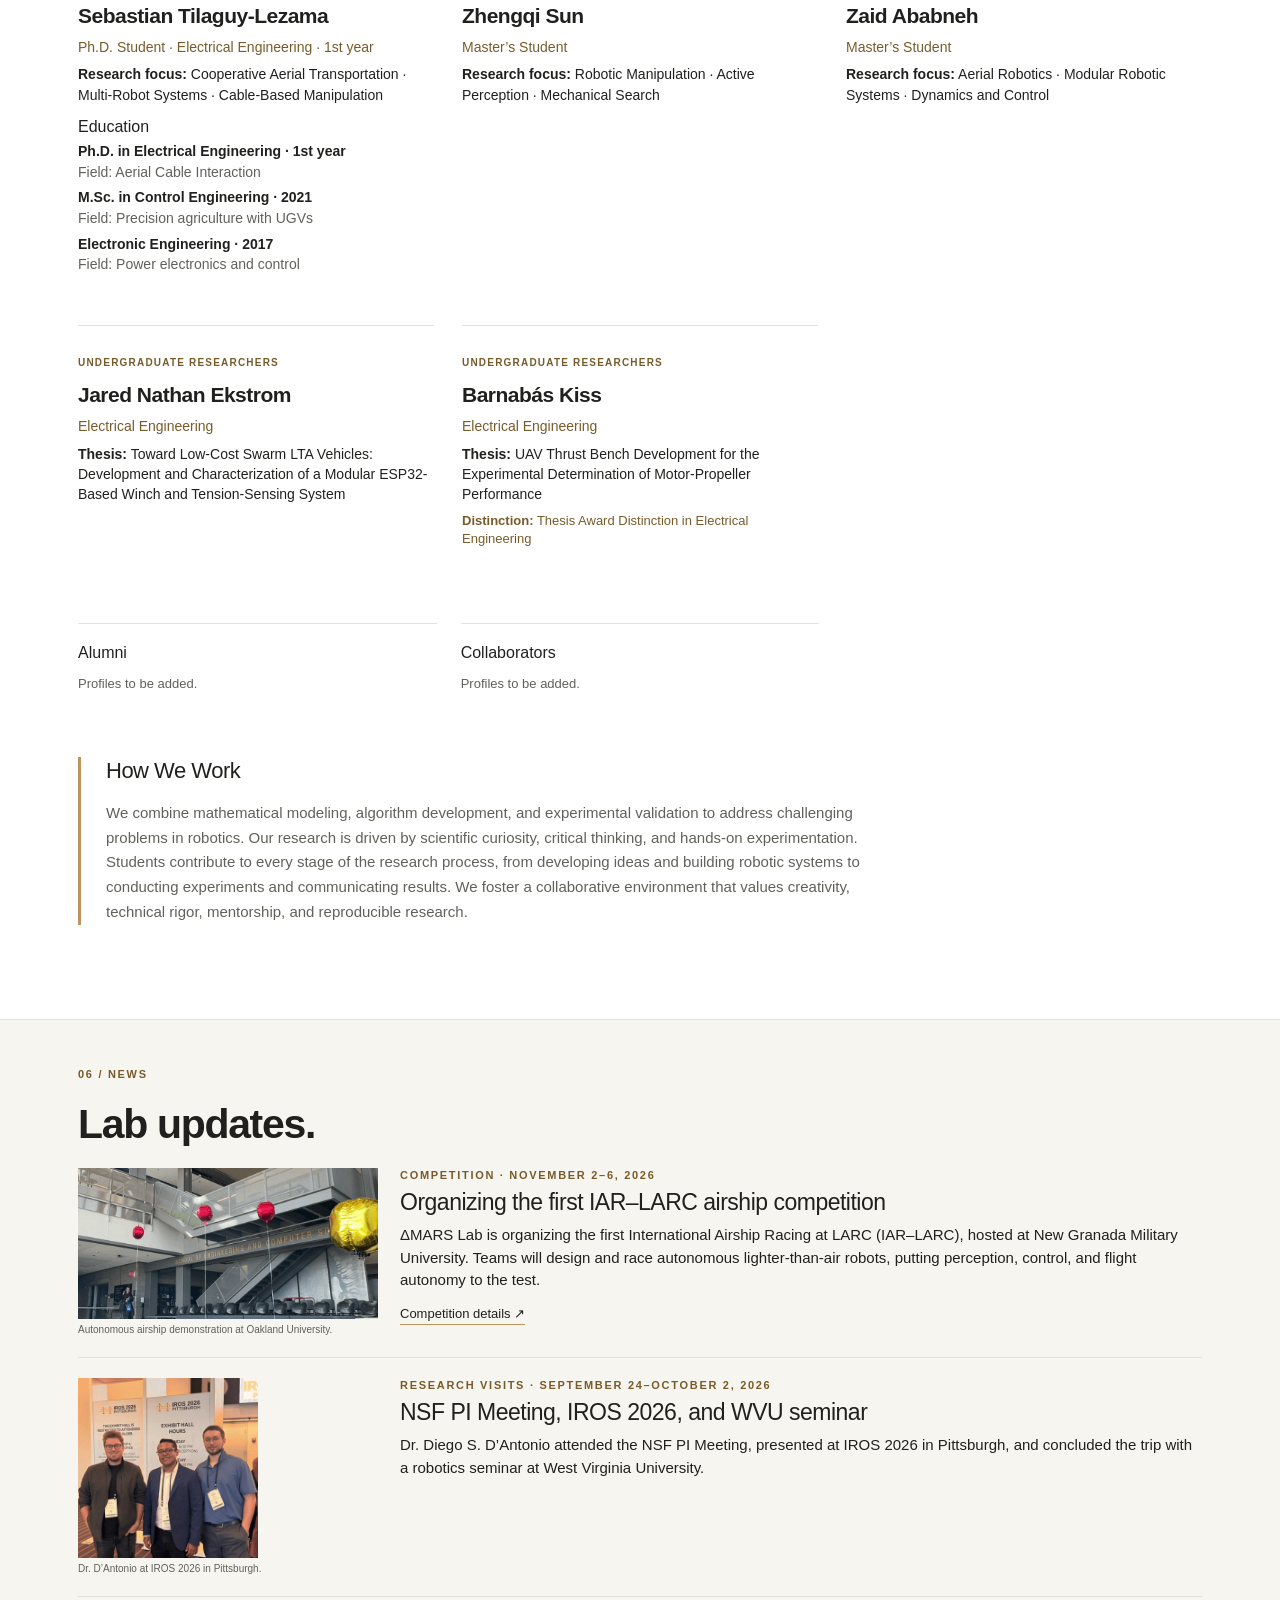
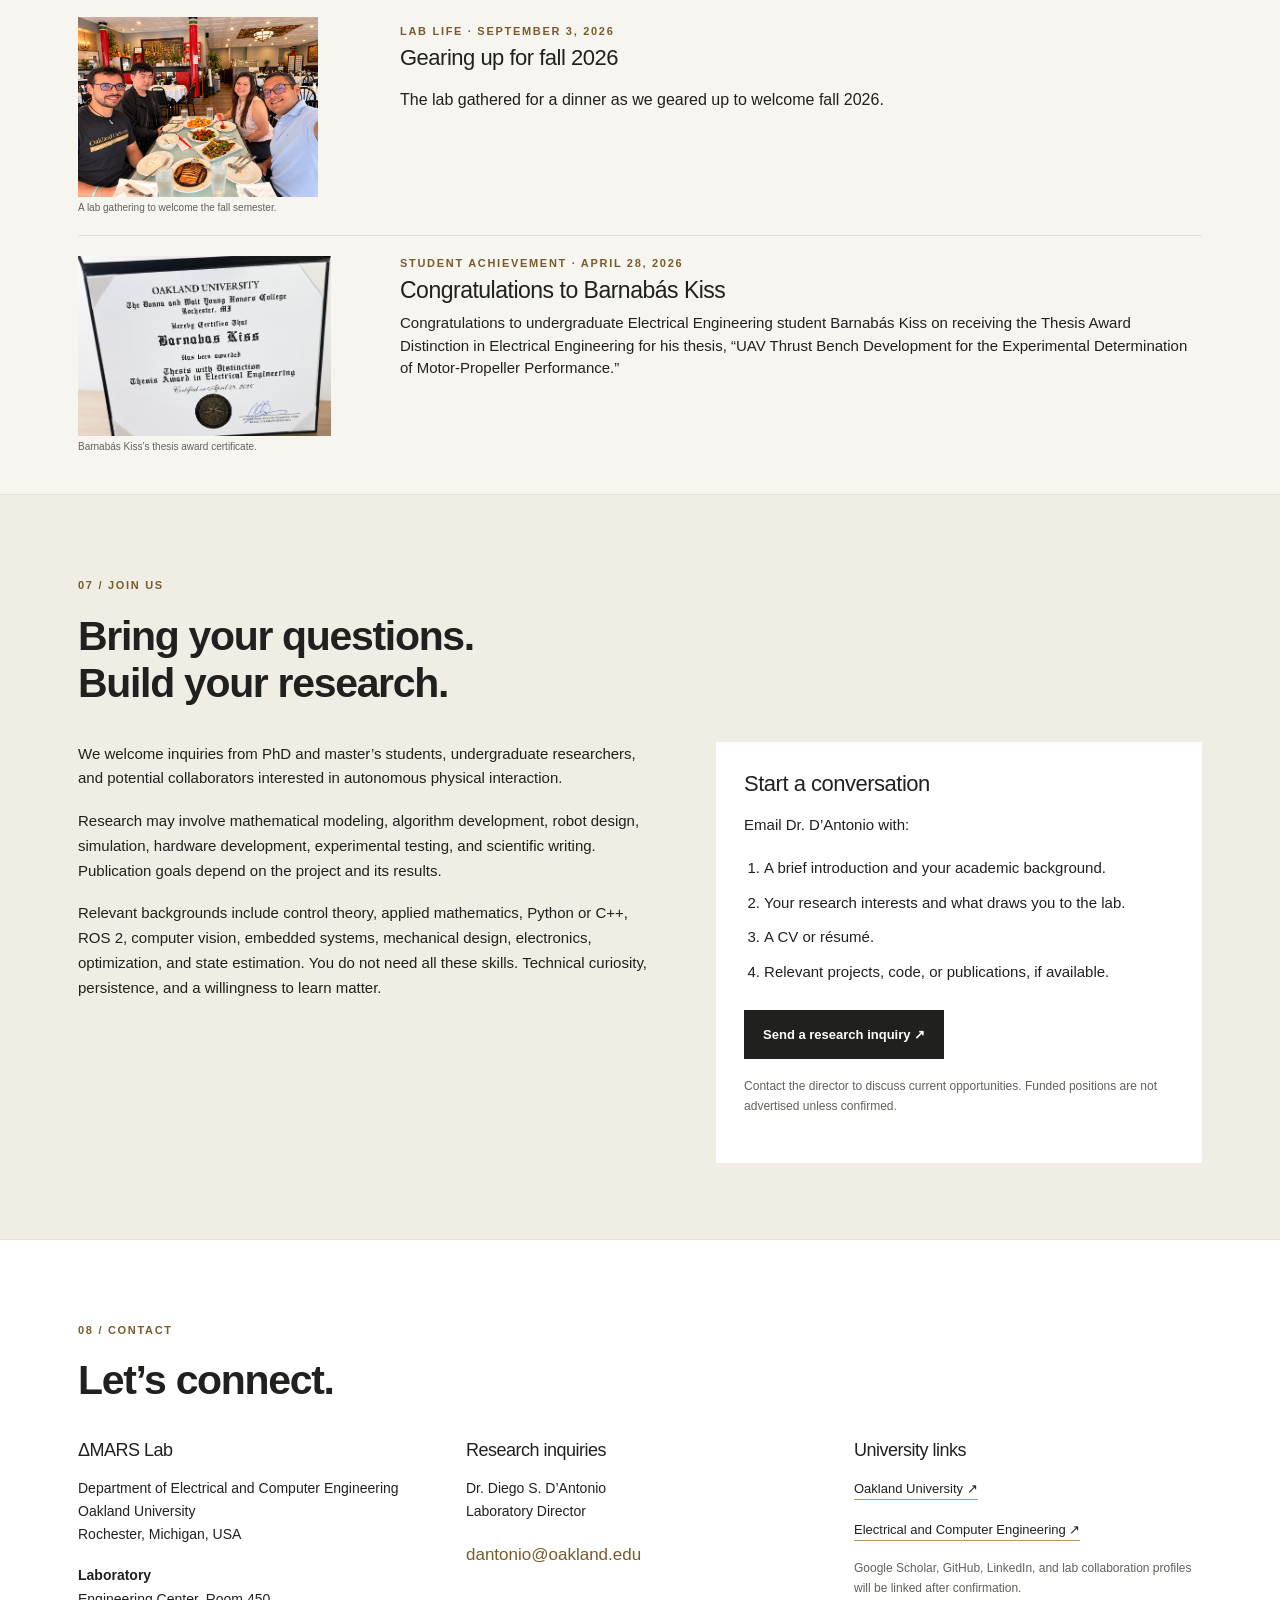
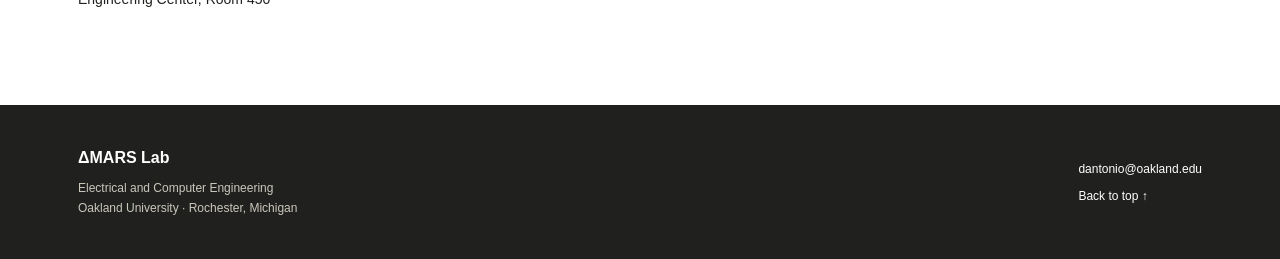
==== commit 3a02657c: "Remove introductory labels above hero headline" ====
--- a/index.html
+++ b/index.html
@@ -4,7 +4,7 @@
 <meta property="og:title" content="ΔMARS Lab | Δ Multi-Agent Robotic Systems Lab"><meta property="og:description" content="Advancing autonomous robotics through cooperative coordination, physical interaction, and intelligent manipulation."><meta property="og:type" content="website">
 <link rel="icon" href="assets/img/lab-mark.svg" type="image/svg+xml"><link rel="stylesheet" href="assets/vendor/bootstrap/css/bootstrap.min.css"><link rel="stylesheet" href="assets/css/lab.css?v=20261021b"><link rel="stylesheet" href="assets/vendor/bootstrap-icons/bootstrap-icons.css"></head>
 <body><a class="skip-link" href="#main">Skip to content</a><header class="lab-header"><div class="container header-inner"><a class="brand" href="index.html"><span class="brand-wordmark"><img class="brand-logo" src="assets/img/delta-mars-logo.png" alt="ΔMARS"><span class="brand-lab">Lab</span></span></a><button class="menu-toggle" type="button" aria-controls="navigation" aria-expanded="false">Menu</button><nav id="navigation" aria-label="Main navigation"><a href="#hero">Home</a><a href="#about">About</a><a href="#research">Research</a><a href="#projects">Projects</a><a href="#publications">Publications</a><a href="#people">People</a><a href="#news">News</a><a href="#join">Join Us</a><a href="#contact">Contact</a></nav></div></header>
-<main id="main"><section id="hero" class="lab-hero"><div class="container hero-grid"><div><span class="eyebrow">Oakland University · Electrical and Computer Engineering</span><p class="hero-lab">ΔMARS LAB</p><h1>Robots That Cooperate,<br><span>Manipulate, and Interact.</span></h1><p class="hero-support">Advancing autonomous robotics through cooperative coordination, physical interaction, and intelligent manipulation.</p><p class="hero-description">At ΔMARS Lab, we investigate how robots collaborate and interact with the physical world. From autonomous cable manipulation and robotic knotting to cooperative aerial transportation and blimp systems, our research combines modeling, perception, planning, and control to develop new capabilities for autonomous robots.</p><div class="hero-links"><a class="lab-button" href="#research">Explore Our Research <span aria-hidden="true">→</span></a><a class="text-link" href="#projects">Discover Our Projects <span aria-hidden="true">↗</span></a></div></div><figure class="hero-media"><video class="hero-experiment" src="assets/img/hitches.mp4" width="338" height="190" aria-label="Aerial robots manipulating cables around a cylindrical object during a laboratory experiment." autoplay muted loop playsinline controls preload="metadata"></video><figcaption class="media-caption">Cable interlacing and cooperative aerial manipulation</figcaption></figure></div><div class="container research-path"><span>Cooperative robotics</span><span aria-hidden="true">·</span><span>Physical interaction</span><span aria-hidden="true">·</span><span>Autonomous manipulation</span></div></section><section id="about" class="content-section"><div class="container"><div class="section-intro"><span class="eyebrow">01 / About the lab</span><h2>Robots that act on the world.</h2></div><div class="about-grid"><div><p>ΔMARS Lab studies cooperative robotics, physical interaction, and autonomous manipulation. We investigate how individual robots and teams coordinate their actions, manipulate objects, and establish useful physical relationships with their environments. Our research connects dynamics, control, perception, and planning across aerial and ground platforms, including multirotor vehicles, autonomous blimps, and heterogeneous robotic teams.</p><p>Cable-based manipulation and robotic knotting form a distinctive focus within this broader agenda. Cables, ropes, and knots are not only objects to manipulate: they can become mechanisms for establishing connections, distributing forces, securing payloads, and creating mechanical constraints. We investigate autonomous cable routing, hitch and knot formation, interlacing, tension regulation, and friction-based grasping alongside broader questions of contact-rich interaction and cooperative autonomy.</p><p>Our approach combines mathematical foundations, algorithms, and experimental systems. Models guide planning and feedback, while physical experiments reveal where assumptions need refinement. This cycle connects scientific understanding with robotic behavior and supports research beyond any single mechanism or platform. Directed by Dr. Diego S. D’Antonio, the laboratory is part of Oakland University’s Department of Electrical and Computer Engineering in Rochester, Michigan.</p><p class="name-note">The symbol Δ (delta) represents incremental advances in robotic autonomy, physical interaction, and coordination that enable the development of increasingly capable multi-agent robotic systems.</p></div><div class="statement-panel"><h3>Mission</h3><p>Advance cooperative robotics and autonomous manipulation through modeling, perception, planning, control, and experiments, with a distinctive focus on cables, knots, and contact-rich interactions.</p><h3>Vision</h3><p>Enable robots to cooperate and exploit physical interactions—including cables, ropes, and knots—to accomplish complex manipulation and transportation tasks across aerial and ground platforms.</p></div></div><div class="principle-grid"><article><span class="eyebrow">01</span><h3>Mathematical foundations</h3><p>We build explicit models of geometry, dynamics, contact, and uncertainty. Assumptions and operating conditions remain visible so that analysis supports interpretable design decisions.</p></article><article><span class="eyebrow">02</span><h3>Integrated autonomy</h3><p>Perception, planning, and control work together. Measurements inform task decisions, and planned actions account for the forces and constraints that controllers must manage.</p></article><article><span class="eyebrow">03</span><h3>Physical validation</h3><p>We use robot experiments to examine where models hold and where they fail. Measured behavior, reproducible procedures, and honest reporting guide the next iteration.</p></article></div></div></section><section id="research" class="content-section featured-focus"><div class="container"><span class="eyebrow">Distinctive research focus</span><h2>Cable Manipulation and Robotic Knotting</h2><p class="focus-subtitle">Enabling robots to manipulate flexible structures and exploit their mechanical properties.</p><div class="focus-grid"><div><p>We investigate how autonomous robots can manipulate cables, ropes, and other deformable linear objects to establish physical connections, secure objects, and perform complex manipulation tasks.</p><p>Our research explores autonomous hitch and knot formation, cable interlacing, tension regulation, contact mechanics, and friction-based grasping.</p><p>By combining mathematical modeling, planning, control, and experimental robotics, we seek to enable robots to exploit the mechanical properties of flexible materials for manipulation and cooperative transportation.</p><p><strong>Potential applications:</strong> Aerial grasping, Object securement, Robotic assembly, Cooperative transportation, Manipulation in challenging environments.</p><a class="text-link" href="project-cable-interlacing.html">Explore cable interlacing →</a></div><div class="scientific-question"><h3>A connecting scientific question</h3><p>How can autonomous multi-robot systems coordinate their actions and leverage contact dynamics and mechanical interactions with deformable linear objects—including cable tension, friction, and topological constraints—to enable complex manipulation capabilities beyond those achievable by individual robots?</p><p class="small-note">Cables and knots can establish connections, distribute forces, secure payloads, and create mechanical constraints.</p></div></div></div></section><section id="projects" class="content-section"><div class="container"><div class="section-intro"><span class="eyebrow">03 / Projects</span><h2>Specific questions. Physical systems.</h2><p class="section-description">Project concepts and verified research records, with the current evidence stated for each.</p></div><div class="projects-grid"><article class="project-card"><div class="media-slot"><span class="media-cross" aria-hidden="true">＋</span><span>Using cables to form a grasp</span><small>Experimental media to be added</small></div><div class="card-body"><span class="status">Published research · IEEE Transactions on Robotics, 2026</span><h3><a href="project-cable-interlacing.html">Autonomous Aerial Grasping Through Cable Interlacing</a></h3><p>This project investigates how multiple aerial robots arrange and interlace cables around an object to establish an attachment for lifting and transportation. It connects cable routing, contact and friction mechanics, and team coordination. Cable-based grasp formation offers a way to explore securement without relying on a conventional rigid gripper.</p><a class="text-link" href="project-cable-interlacing.html">Explore project <span aria-hidden="true">→</span></a></div></article><article class="project-card"><div class="media-slot"><span class="media-cross" aria-hidden="true">＋</span><span>Coordinating a load as cable geometry changes</span><small>Experimental media to be added</small></div><div class="card-body"><span class="status">Preprint · experiments reported</span><h3><a href="project-sliding-transport.html">Cooperative Aerial Transportation with Sliding Cable Attachments</a></h3><p>This project studies cooperative payload transportation when a cable can slide through an attachment on the load. Changing cable distribution couples robot motion, payload dynamics, and interaction forces. An author-posted preprint reports a dual-quadrotor system, geometry-based reference generation, and experimental demonstrations of the approach.</p><a class="text-link" href="project-sliding-transport.html">Explore project <span aria-hidden="true">→</span></a></div></article><article class="project-card"><div class="media-slot"><span class="media-cross" aria-hidden="true">＋</span><span>Studying selected capture interactions in a terrestrial testbed</span><small>Experimental media to be added</small></div><div class="card-body"><span class="status">Research direction · project stage to confirm</span><h3><a href="project-blimp-capture.html">Cooperative Blimp Swarms for Space-Debris Capture Emulation</a></h3><p>This project explores lightweight robotic blimps as platforms for studying selected aspects of cooperative capture and transportation. The research concept involves coordinated motion, interaction with moving objects, and cable-mediated handling. Blimp experiments can support controlled studies of these interactions; they do not reproduce true orbital microgravity dynamics.</p><a class="text-link" href="project-blimp-capture.html">Explore project <span aria-hidden="true">→</span></a></div></article><article class="project-card"><div class="media-slot"><span class="media-cross" aria-hidden="true">＋</span><span>Observing the physical interaction state</span><small>Experimental media to be added</small></div><div class="card-body"><span class="status">Research direction · project stage to confirm</span><h3><a href="project-cable-sensing.html">Cable Interaction Sensing and Control</a></h3><p>Robot motion alone may not reveal whether a cable is taut, slipping, or contacting an object. This research direction develops sensing and modeling strategies for cable interaction, including tension, angle, and contact geometry. The goal is to connect reduced-order interaction estimates with feedback control and manipulation decisions.</p><a class="text-link" href="project-cable-sensing.html">Explore project <span aria-hidden="true">→</span></a></div></article><article class="project-card"><div class="media-slot"><span class="media-cross" aria-hidden="true">＋</span><span>Using physical actions to reveal and retrieve objects</span><small>Experimental media to be added</small></div><div class="card-body"><span class="status">Exploratory research direction</span><h3><a href="project-robot-search.html">Autonomous Robotic Search and Manipulation</a></h3><p>This exploratory direction combines active perception, scene understanding, and physical manipulation to search for and retrieve objects. A robot may need to move an obstacle before it can observe or grasp a target. We investigate how observations and actions can inform each other in a closed-loop autonomous process.</p><a class="text-link" href="project-robot-search.html">Explore project <span aria-hidden="true">→</span></a></div></article></div></div></section><section id="publications" class="content-section"><div class="container"><div class="section-intro"><span class="eyebrow">04 / Publications</span><h2>Publications.</h2><p class="section-description">Explore our research publications by year, publication type, and topic.</p></div><div class="filters" aria-label="Publication filters"><label>Year<select id="filter-year"><option value="all">All years</option><option>2026</option><option>2025</option><option>2023</option><option>2022</option><option>2021</option></select></label><label>Type<select id="filter-type"><option value="all">All types</option><option>Journal article</option><option>Conference paper</option><option>Preprint</option><option>Thesis</option><option>Presentation</option></select></label><label>Topic<select id="filter-topic"><option value="all">All topics</option><option>Blimps</option><option>Cable manipulation and knotting</option><option>Cooperation</option><option>Dynamics</option><option>Modular aerial robots</option><option>Perception and planning</option><option>Physical interaction</option><option>Task allocation</option></select></label><button id="reset-filters" type="button">Reset filters</button></div><p id="publication-count" class="small-note" role="status" aria-live="polite">16 publications shown</p><div id="publication-list" class="is-expanded" tabindex="0" role="region" aria-label="Research papers"><article class="publication publication-row" data-year="2026" data-type="Preprint" data-topics="Cooperation|Dynamics|Cable manipulation and knotting|Physical interaction"><div class="publication-thumbnail"><img src="assets/img/sliding-cable-paper.png" alt="Two quadrotors transporting a payload with a single cable sliding through a payload-mounted hook; annotated cable lengths and system geometry." loading="lazy"><p class="publication-image-credit"><a href="https://arxiv.org/html/2610.13665v1">Figure 1 · Tilaguy Lezama and D’Antonio</a> · <a href="https://creativecommons.org/licenses/by-nc-sa/4.0/">CC BY-NC-SA 4.0</a></p></div><div class="publication-content"><p class="publication-authors">Sebastian Tilaguy Lezama and Diego S. D’Antonio</p><h3 class="publication-title">Cooperative Aerial Transportation of a Payload with a Sliding Cable Attachment <span class="publication-badge">Preprint</span></h3><p class="publication-venue">In: arXiv preprint · arXiv:2610.13665, 2026.</p><div class="publication-meta"><button type="button" class="publication-disclosure" aria-expanded="false" aria-controls="abstract-sliding-preprint">Abstract</button><span class="meta-separator" aria-hidden="true">|</span><button type="button" class="publication-disclosure" aria-expanded="false" aria-controls="bibtex-sliding-preprint">BibTeX</button><span class="meta-separator" aria-hidden="true">|</span><span class="publication-tags"><span>Tags:</span> <button class="publication-tag" type="button" data-topic="Cooperation">cooperation</button><button class="publication-tag" type="button" data-topic="Dynamics">dynamics</button><button class="publication-tag" type="button" data-topic="Cable manipulation and knotting">cable manipulation and knotting</button><button class="publication-tag" type="button" data-topic="Physical interaction">physical interaction</button></span><span class="meta-separator" aria-hidden="true">|</span><span class="publication-resources"><span>Links:</span> <a href="https://arxiv.org/html/2610.13665v1" class="publication-resource" aria-label="Paper: Cooperative Aerial Transportation of a Payload with a Sliding Cable Attachment" title="Paper"><i class="bi bi-file-earmark-text" aria-hidden="true"></i><span>Paper</span></a><a href="project-sliding-transport.html" class="publication-resource" aria-label="Project: Cooperative Aerial Transportation of a Payload with a Sliding Cable Attachment" title="Project"><i class="bi bi-box-arrow-up-right" aria-hidden="true"></i><span>Project</span></a></span></div><div id="abstract-sliding-preprint" class="publication-panel" hidden><h4>Abstract summary</h4><p>Two quadrotors share a cable that slides through a hook on a suspended payload. The study models how cable redistribution couples vehicle motion and load dynamics, then develops geometrically feasible motion references subject to tension and actuation constraints. Physical experiments examine the resulting cooperative transportation approach.</p></div><div id="bibtex-sliding-preprint" class="publication-panel" hidden><h4>BibTeX</h4><pre><code>@misc{tilaguylezama2026sliding,
+<main id="main"><section id="hero" class="lab-hero"><div class="container hero-grid"><div><h1>Robots That Cooperate,<br><span>Manipulate, and Interact.</span></h1><p class="hero-support">Advancing autonomous robotics through cooperative coordination, physical interaction, and intelligent manipulation.</p><p class="hero-description">At ΔMARS Lab, we investigate how robots collaborate and interact with the physical world. From autonomous cable manipulation and robotic knotting to cooperative aerial transportation and blimp systems, our research combines modeling, perception, planning, and control to develop new capabilities for autonomous robots.</p><div class="hero-links"><a class="lab-button" href="#research">Explore Our Research <span aria-hidden="true">→</span></a><a class="text-link" href="#projects">Discover Our Projects <span aria-hidden="true">↗</span></a></div></div><figure class="hero-media"><video class="hero-experiment" src="assets/img/hitches.mp4" width="338" height="190" aria-label="Aerial robots manipulating cables around a cylindrical object during a laboratory experiment." autoplay muted loop playsinline controls preload="metadata"></video><figcaption class="media-caption">Cable interlacing and cooperative aerial manipulation</figcaption></figure></div><div class="container research-path"><span>Cooperative robotics</span><span aria-hidden="true">·</span><span>Physical interaction</span><span aria-hidden="true">·</span><span>Autonomous manipulation</span></div></section><section id="about" class="content-section"><div class="container"><div class="section-intro"><span class="eyebrow">01 / About the lab</span><h2>Robots that act on the world.</h2></div><div class="about-grid"><div><p>ΔMARS Lab studies cooperative robotics, physical interaction, and autonomous manipulation. We investigate how individual robots and teams coordinate their actions, manipulate objects, and establish useful physical relationships with their environments. Our research connects dynamics, control, perception, and planning across aerial and ground platforms, including multirotor vehicles, autonomous blimps, and heterogeneous robotic teams.</p><p>Cable-based manipulation and robotic knotting form a distinctive focus within this broader agenda. Cables, ropes, and knots are not only objects to manipulate: they can become mechanisms for establishing connections, distributing forces, securing payloads, and creating mechanical constraints. We investigate autonomous cable routing, hitch and knot formation, interlacing, tension regulation, and friction-based grasping alongside broader questions of contact-rich interaction and cooperative autonomy.</p><p>Our approach combines mathematical foundations, algorithms, and experimental systems. Models guide planning and feedback, while physical experiments reveal where assumptions need refinement. This cycle connects scientific understanding with robotic behavior and supports research beyond any single mechanism or platform. Directed by Dr. Diego S. D’Antonio, the laboratory is part of Oakland University’s Department of Electrical and Computer Engineering in Rochester, Michigan.</p><p class="name-note">The symbol Δ (delta) represents incremental advances in robotic autonomy, physical interaction, and coordination that enable the development of increasingly capable multi-agent robotic systems.</p></div><div class="statement-panel"><h3>Mission</h3><p>Advance cooperative robotics and autonomous manipulation through modeling, perception, planning, control, and experiments, with a distinctive focus on cables, knots, and contact-rich interactions.</p><h3>Vision</h3><p>Enable robots to cooperate and exploit physical interactions—including cables, ropes, and knots—to accomplish complex manipulation and transportation tasks across aerial and ground platforms.</p></div></div><div class="principle-grid"><article><span class="eyebrow">01</span><h3>Mathematical foundations</h3><p>We build explicit models of geometry, dynamics, contact, and uncertainty. Assumptions and operating conditions remain visible so that analysis supports interpretable design decisions.</p></article><article><span class="eyebrow">02</span><h3>Integrated autonomy</h3><p>Perception, planning, and control work together. Measurements inform task decisions, and planned actions account for the forces and constraints that controllers must manage.</p></article><article><span class="eyebrow">03</span><h3>Physical validation</h3><p>We use robot experiments to examine where models hold and where they fail. Measured behavior, reproducible procedures, and honest reporting guide the next iteration.</p></article></div></div></section><section id="research" class="content-section featured-focus"><div class="container"><span class="eyebrow">Distinctive research focus</span><h2>Cable Manipulation and Robotic Knotting</h2><p class="focus-subtitle">Enabling robots to manipulate flexible structures and exploit their mechanical properties.</p><div class="focus-grid"><div><p>We investigate how autonomous robots can manipulate cables, ropes, and other deformable linear objects to establish physical connections, secure objects, and perform complex manipulation tasks.</p><p>Our research explores autonomous hitch and knot formation, cable interlacing, tension regulation, contact mechanics, and friction-based grasping.</p><p>By combining mathematical modeling, planning, control, and experimental robotics, we seek to enable robots to exploit the mechanical properties of flexible materials for manipulation and cooperative transportation.</p><p><strong>Potential applications:</strong> Aerial grasping, Object securement, Robotic assembly, Cooperative transportation, Manipulation in challenging environments.</p><a class="text-link" href="project-cable-interlacing.html">Explore cable interlacing →</a></div><div class="scientific-question"><h3>A connecting scientific question</h3><p>How can autonomous multi-robot systems coordinate their actions and leverage contact dynamics and mechanical interactions with deformable linear objects—including cable tension, friction, and topological constraints—to enable complex manipulation capabilities beyond those achievable by individual robots?</p><p class="small-note">Cables and knots can establish connections, distribute forces, secure payloads, and create mechanical constraints.</p></div></div></div></section><section id="projects" class="content-section"><div class="container"><div class="section-intro"><span class="eyebrow">03 / Projects</span><h2>Specific questions. Physical systems.</h2><p class="section-description">Project concepts and verified research records, with the current evidence stated for each.</p></div><div class="projects-grid"><article class="project-card"><div class="media-slot"><span class="media-cross" aria-hidden="true">＋</span><span>Using cables to form a grasp</span><small>Experimental media to be added</small></div><div class="card-body"><span class="status">Published research · IEEE Transactions on Robotics, 2026</span><h3><a href="project-cable-interlacing.html">Autonomous Aerial Grasping Through Cable Interlacing</a></h3><p>This project investigates how multiple aerial robots arrange and interlace cables around an object to establish an attachment for lifting and transportation. It connects cable routing, contact and friction mechanics, and team coordination. Cable-based grasp formation offers a way to explore securement without relying on a conventional rigid gripper.</p><a class="text-link" href="project-cable-interlacing.html">Explore project <span aria-hidden="true">→</span></a></div></article><article class="project-card"><div class="media-slot"><span class="media-cross" aria-hidden="true">＋</span><span>Coordinating a load as cable geometry changes</span><small>Experimental media to be added</small></div><div class="card-body"><span class="status">Preprint · experiments reported</span><h3><a href="project-sliding-transport.html">Cooperative Aerial Transportation with Sliding Cable Attachments</a></h3><p>This project studies cooperative payload transportation when a cable can slide through an attachment on the load. Changing cable distribution couples robot motion, payload dynamics, and interaction forces. An author-posted preprint reports a dual-quadrotor system, geometry-based reference generation, and experimental demonstrations of the approach.</p><a class="text-link" href="project-sliding-transport.html">Explore project <span aria-hidden="true">→</span></a></div></article><article class="project-card"><div class="media-slot"><span class="media-cross" aria-hidden="true">＋</span><span>Studying selected capture interactions in a terrestrial testbed</span><small>Experimental media to be added</small></div><div class="card-body"><span class="status">Research direction · project stage to confirm</span><h3><a href="project-blimp-capture.html">Cooperative Blimp Swarms for Space-Debris Capture Emulation</a></h3><p>This project explores lightweight robotic blimps as platforms for studying selected aspects of cooperative capture and transportation. The research concept involves coordinated motion, interaction with moving objects, and cable-mediated handling. Blimp experiments can support controlled studies of these interactions; they do not reproduce true orbital microgravity dynamics.</p><a class="text-link" href="project-blimp-capture.html">Explore project <span aria-hidden="true">→</span></a></div></article><article class="project-card"><div class="media-slot"><span class="media-cross" aria-hidden="true">＋</span><span>Observing the physical interaction state</span><small>Experimental media to be added</small></div><div class="card-body"><span class="status">Research direction · project stage to confirm</span><h3><a href="project-cable-sensing.html">Cable Interaction Sensing and Control</a></h3><p>Robot motion alone may not reveal whether a cable is taut, slipping, or contacting an object. This research direction develops sensing and modeling strategies for cable interaction, including tension, angle, and contact geometry. The goal is to connect reduced-order interaction estimates with feedback control and manipulation decisions.</p><a class="text-link" href="project-cable-sensing.html">Explore project <span aria-hidden="true">→</span></a></div></article><article class="project-card"><div class="media-slot"><span class="media-cross" aria-hidden="true">＋</span><span>Using physical actions to reveal and retrieve objects</span><small>Experimental media to be added</small></div><div class="card-body"><span class="status">Exploratory research direction</span><h3><a href="project-robot-search.html">Autonomous Robotic Search and Manipulation</a></h3><p>This exploratory direction combines active perception, scene understanding, and physical manipulation to search for and retrieve objects. A robot may need to move an obstacle before it can observe or grasp a target. We investigate how observations and actions can inform each other in a closed-loop autonomous process.</p><a class="text-link" href="project-robot-search.html">Explore project <span aria-hidden="true">→</span></a></div></article></div></div></section><section id="publications" class="content-section"><div class="container"><div class="section-intro"><span class="eyebrow">04 / Publications</span><h2>Publications.</h2><p class="section-description">Explore our research publications by year, publication type, and topic.</p></div><div class="filters" aria-label="Publication filters"><label>Year<select id="filter-year"><option value="all">All years</option><option>2026</option><option>2025</option><option>2023</option><option>2022</option><option>2021</option></select></label><label>Type<select id="filter-type"><option value="all">All types</option><option>Journal article</option><option>Conference paper</option><option>Preprint</option><option>Thesis</option><option>Presentation</option></select></label><label>Topic<select id="filter-topic"><option value="all">All topics</option><option>Blimps</option><option>Cable manipulation and knotting</option><option>Cooperation</option><option>Dynamics</option><option>Modular aerial robots</option><option>Perception and planning</option><option>Physical interaction</option><option>Task allocation</option></select></label><button id="reset-filters" type="button">Reset filters</button></div><p id="publication-count" class="small-note" role="status" aria-live="polite">16 publications shown</p><div id="publication-list" class="is-expanded" tabindex="0" role="region" aria-label="Research papers"><article class="publication publication-row" data-year="2026" data-type="Preprint" data-topics="Cooperation|Dynamics|Cable manipulation and knotting|Physical interaction"><div class="publication-thumbnail"><img src="assets/img/sliding-cable-paper.png" alt="Two quadrotors transporting a payload with a single cable sliding through a payload-mounted hook; annotated cable lengths and system geometry." loading="lazy"><p class="publication-image-credit"><a href="https://arxiv.org/html/2610.13665v1">Figure 1 · Tilaguy Lezama and D’Antonio</a> · <a href="https://creativecommons.org/licenses/by-nc-sa/4.0/">CC BY-NC-SA 4.0</a></p></div><div class="publication-content"><p class="publication-authors">Sebastian Tilaguy Lezama and Diego S. D’Antonio</p><h3 class="publication-title">Cooperative Aerial Transportation of a Payload with a Sliding Cable Attachment <span class="publication-badge">Preprint</span></h3><p class="publication-venue">In: arXiv preprint · arXiv:2610.13665, 2026.</p><div class="publication-meta"><button type="button" class="publication-disclosure" aria-expanded="false" aria-controls="abstract-sliding-preprint">Abstract</button><span class="meta-separator" aria-hidden="true">|</span><button type="button" class="publication-disclosure" aria-expanded="false" aria-controls="bibtex-sliding-preprint">BibTeX</button><span class="meta-separator" aria-hidden="true">|</span><span class="publication-tags"><span>Tags:</span> <button class="publication-tag" type="button" data-topic="Cooperation">cooperation</button><button class="publication-tag" type="button" data-topic="Dynamics">dynamics</button><button class="publication-tag" type="button" data-topic="Cable manipulation and knotting">cable manipulation and knotting</button><button class="publication-tag" type="button" data-topic="Physical interaction">physical interaction</button></span><span class="meta-separator" aria-hidden="true">|</span><span class="publication-resources"><span>Links:</span> <a href="https://arxiv.org/html/2610.13665v1" class="publication-resource" aria-label="Paper: Cooperative Aerial Transportation of a Payload with a Sliding Cable Attachment" title="Paper"><i class="bi bi-file-earmark-text" aria-hidden="true"></i><span>Paper</span></a><a href="project-sliding-transport.html" class="publication-resource" aria-label="Project: Cooperative Aerial Transportation of a Payload with a Sliding Cable Attachment" title="Project"><i class="bi bi-box-arrow-up-right" aria-hidden="true"></i><span>Project</span></a></span></div><div id="abstract-sliding-preprint" class="publication-panel" hidden><h4>Abstract summary</h4><p>Two quadrotors share a cable that slides through a hook on a suspended payload. The study models how cable redistribution couples vehicle motion and load dynamics, then develops geometrically feasible motion references subject to tension and actuation constraints. Physical experiments examine the resulting cooperative transportation approach.</p></div><div id="bibtex-sliding-preprint" class="publication-panel" hidden><h4>BibTeX</h4><pre><code>@misc{tilaguylezama2026sliding,
   title = {Cooperative Aerial Transportation of a Payload with a Sliding Cable Attachment},
   author = {Tilaguy Lezama, Sebastian and D&#x27;Antonio, Diego S.},
   year = {2026},
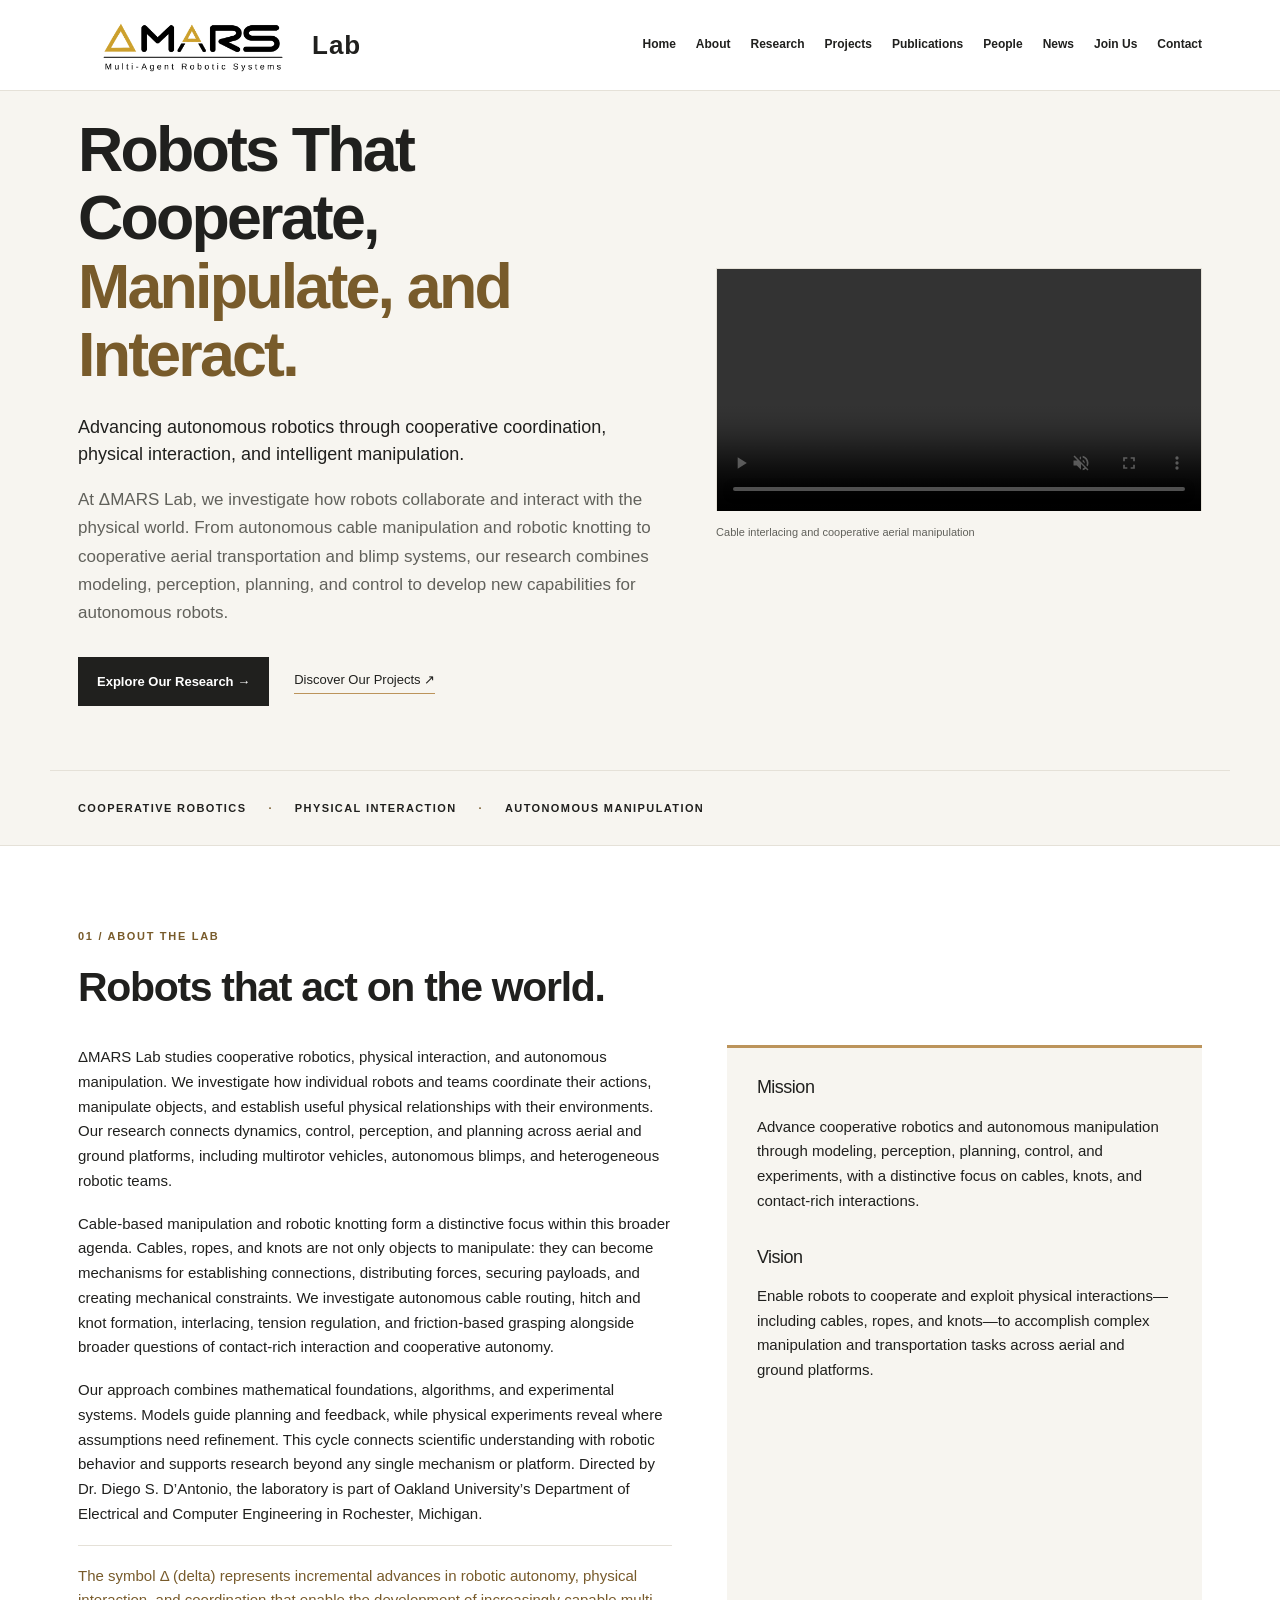
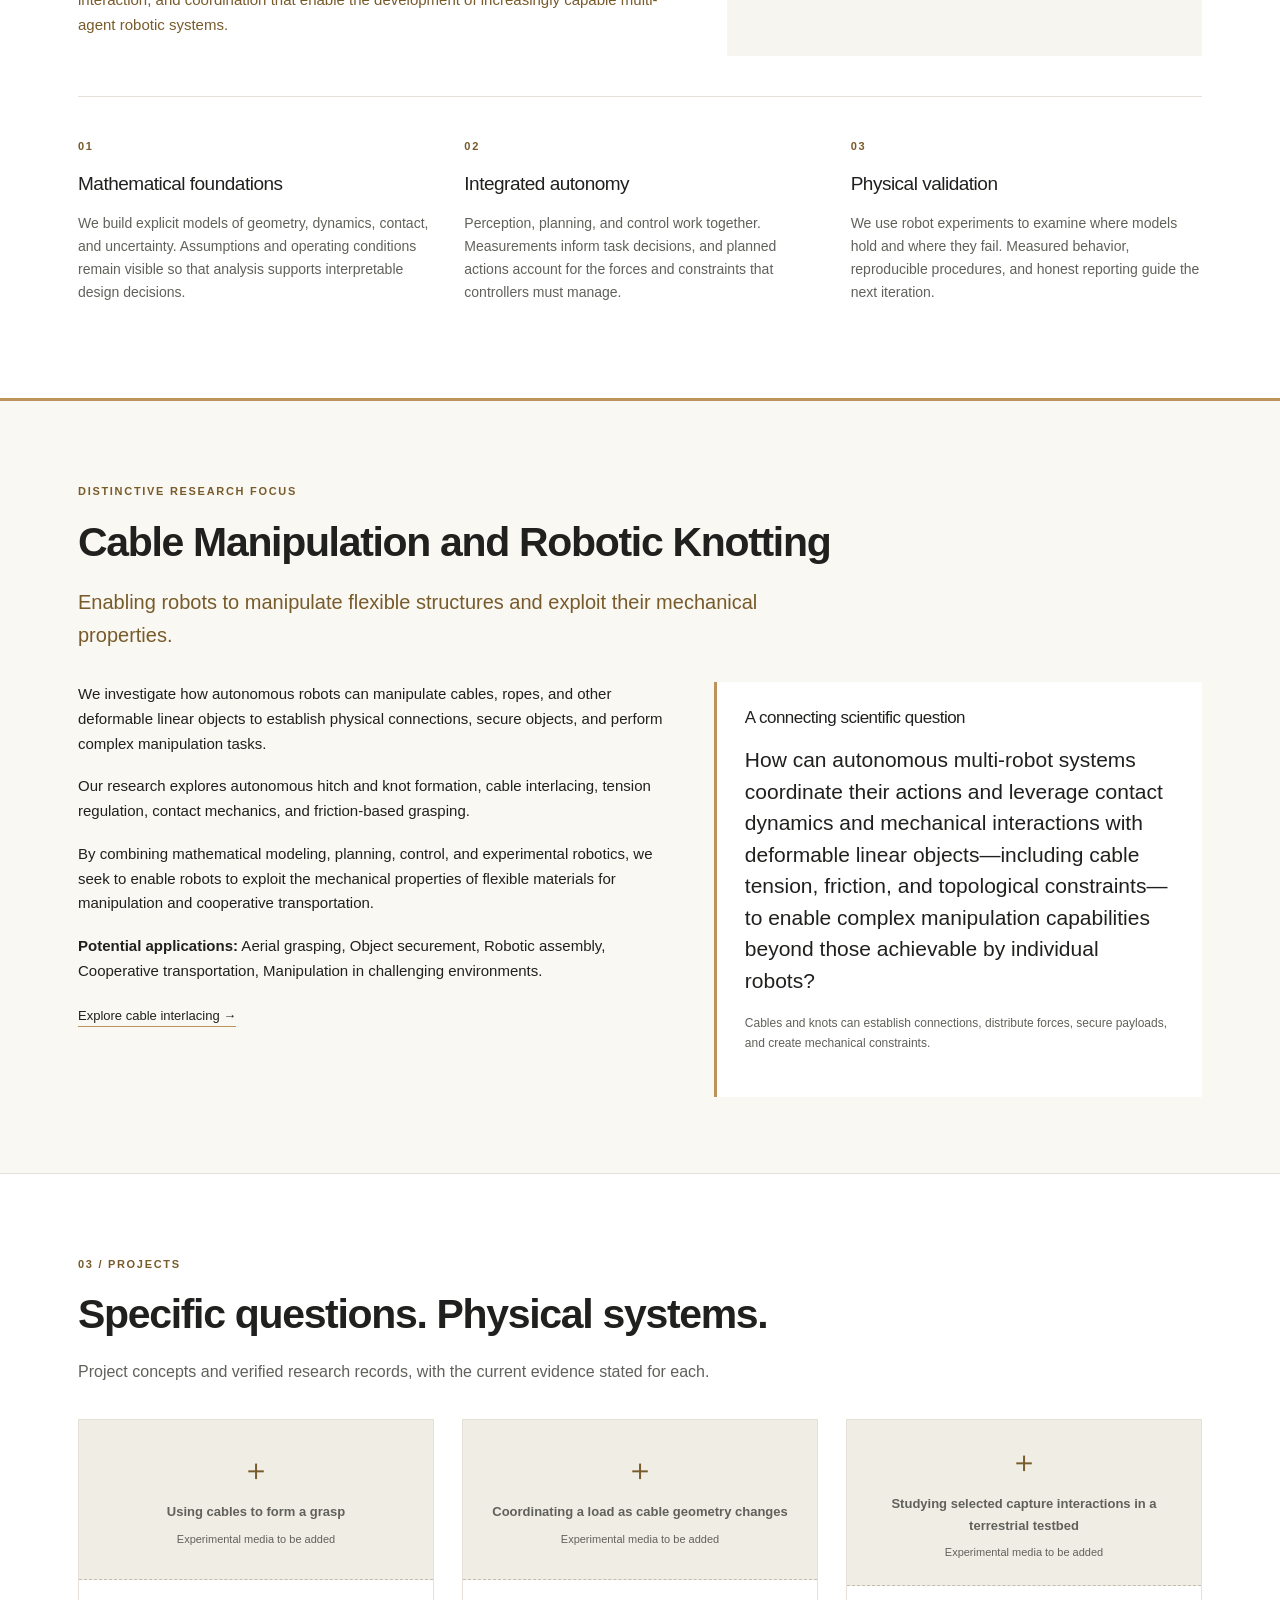
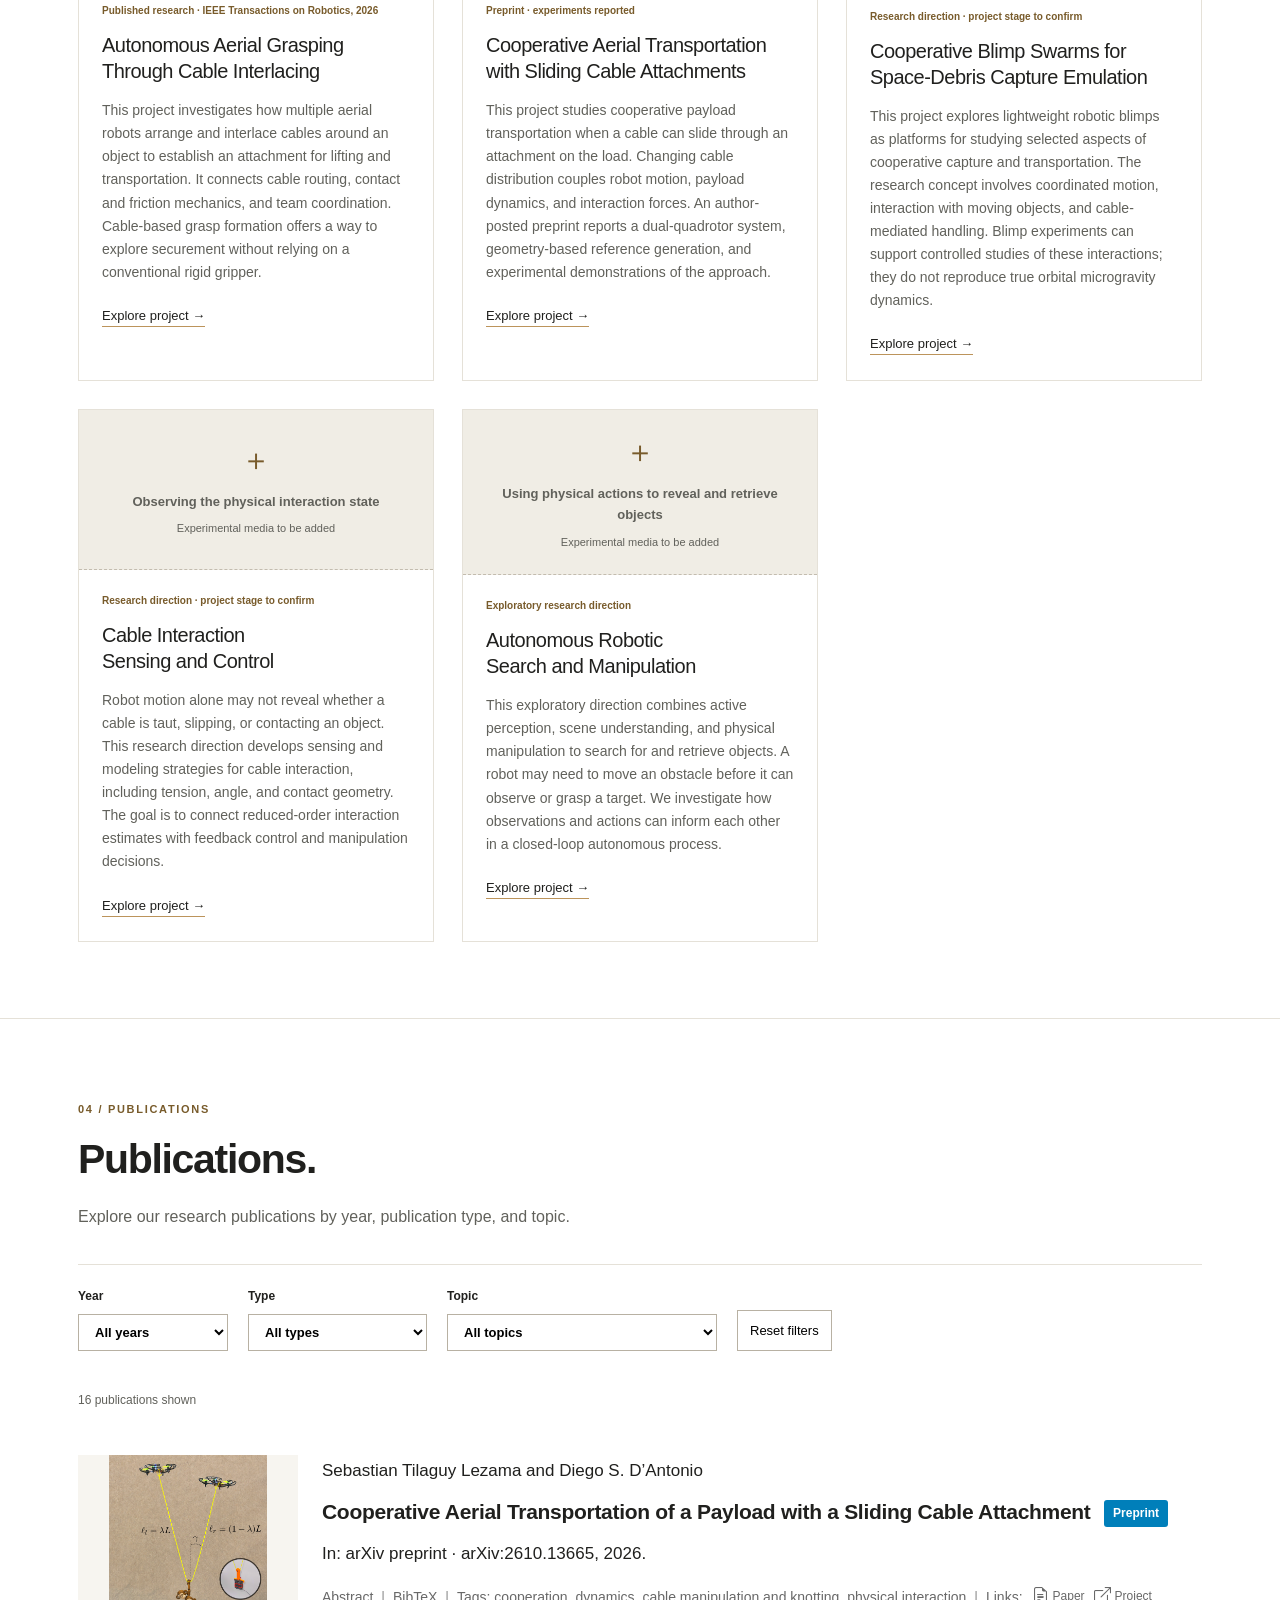
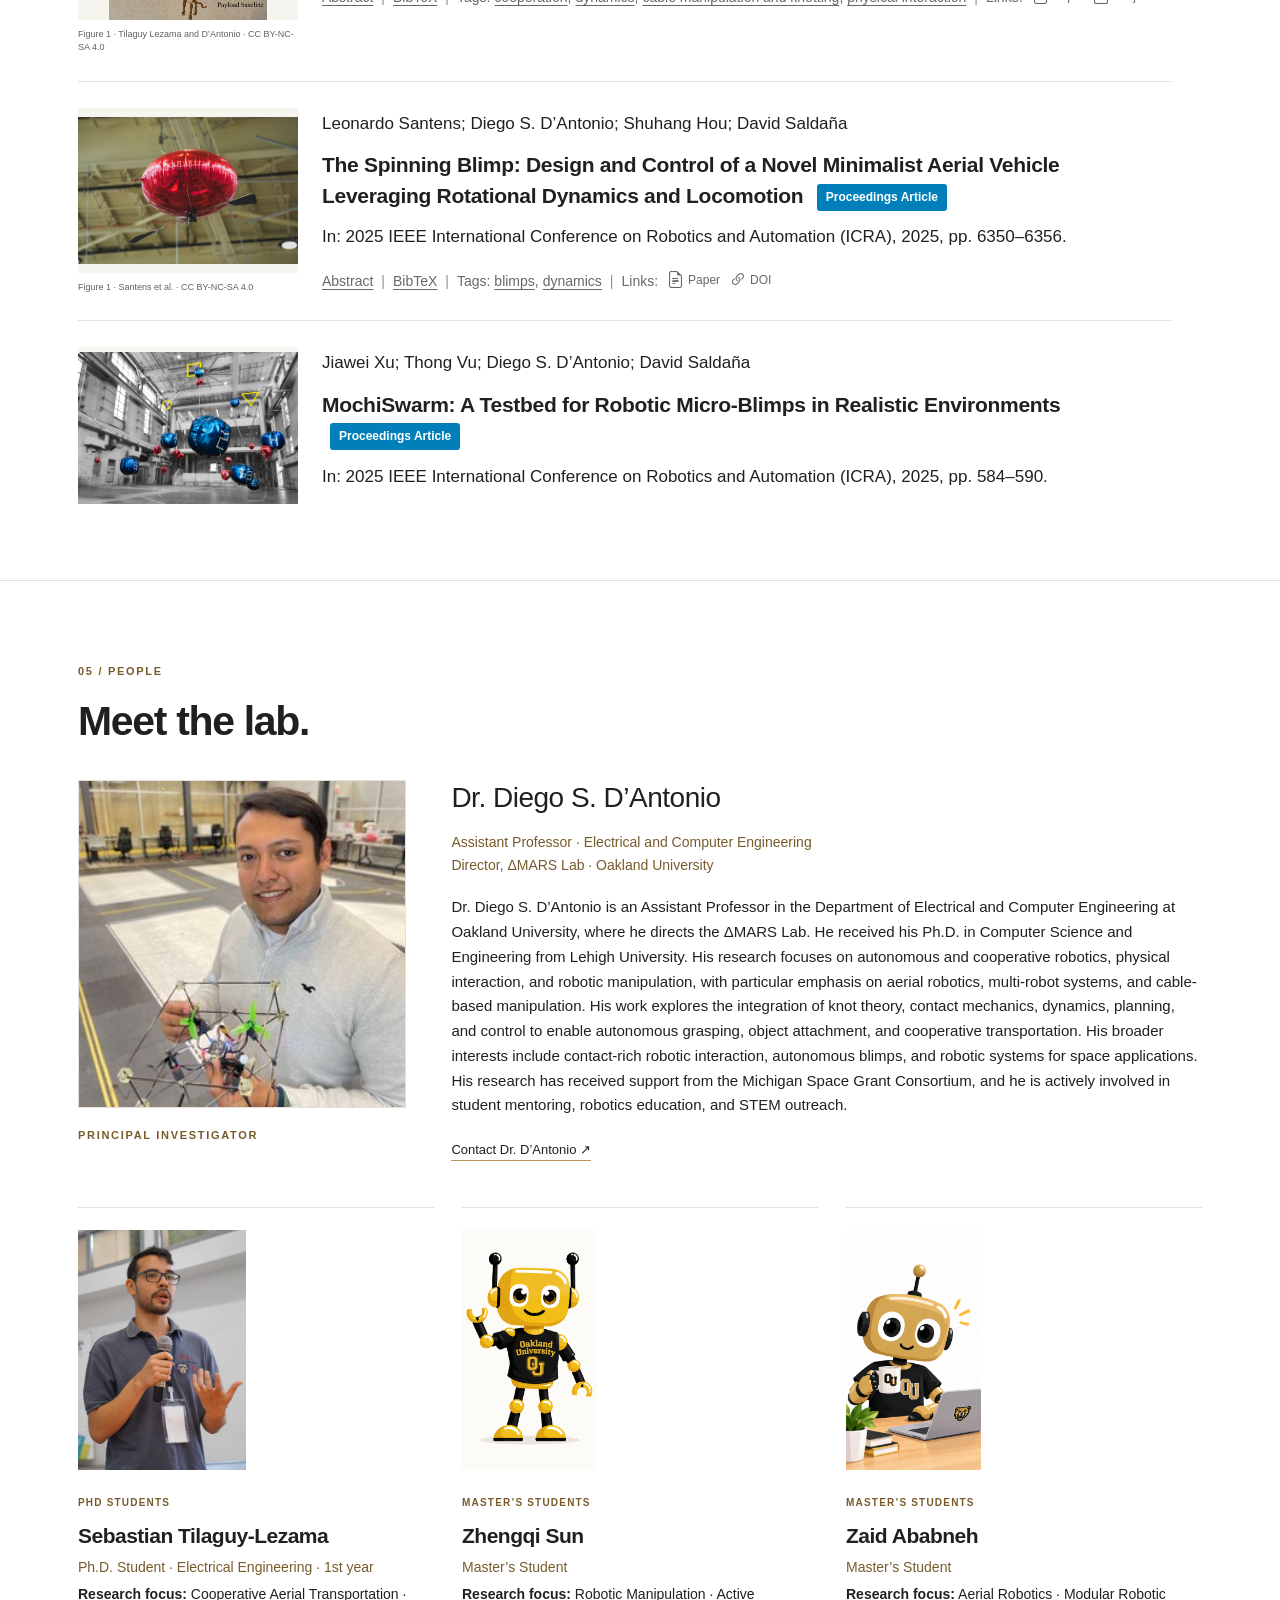
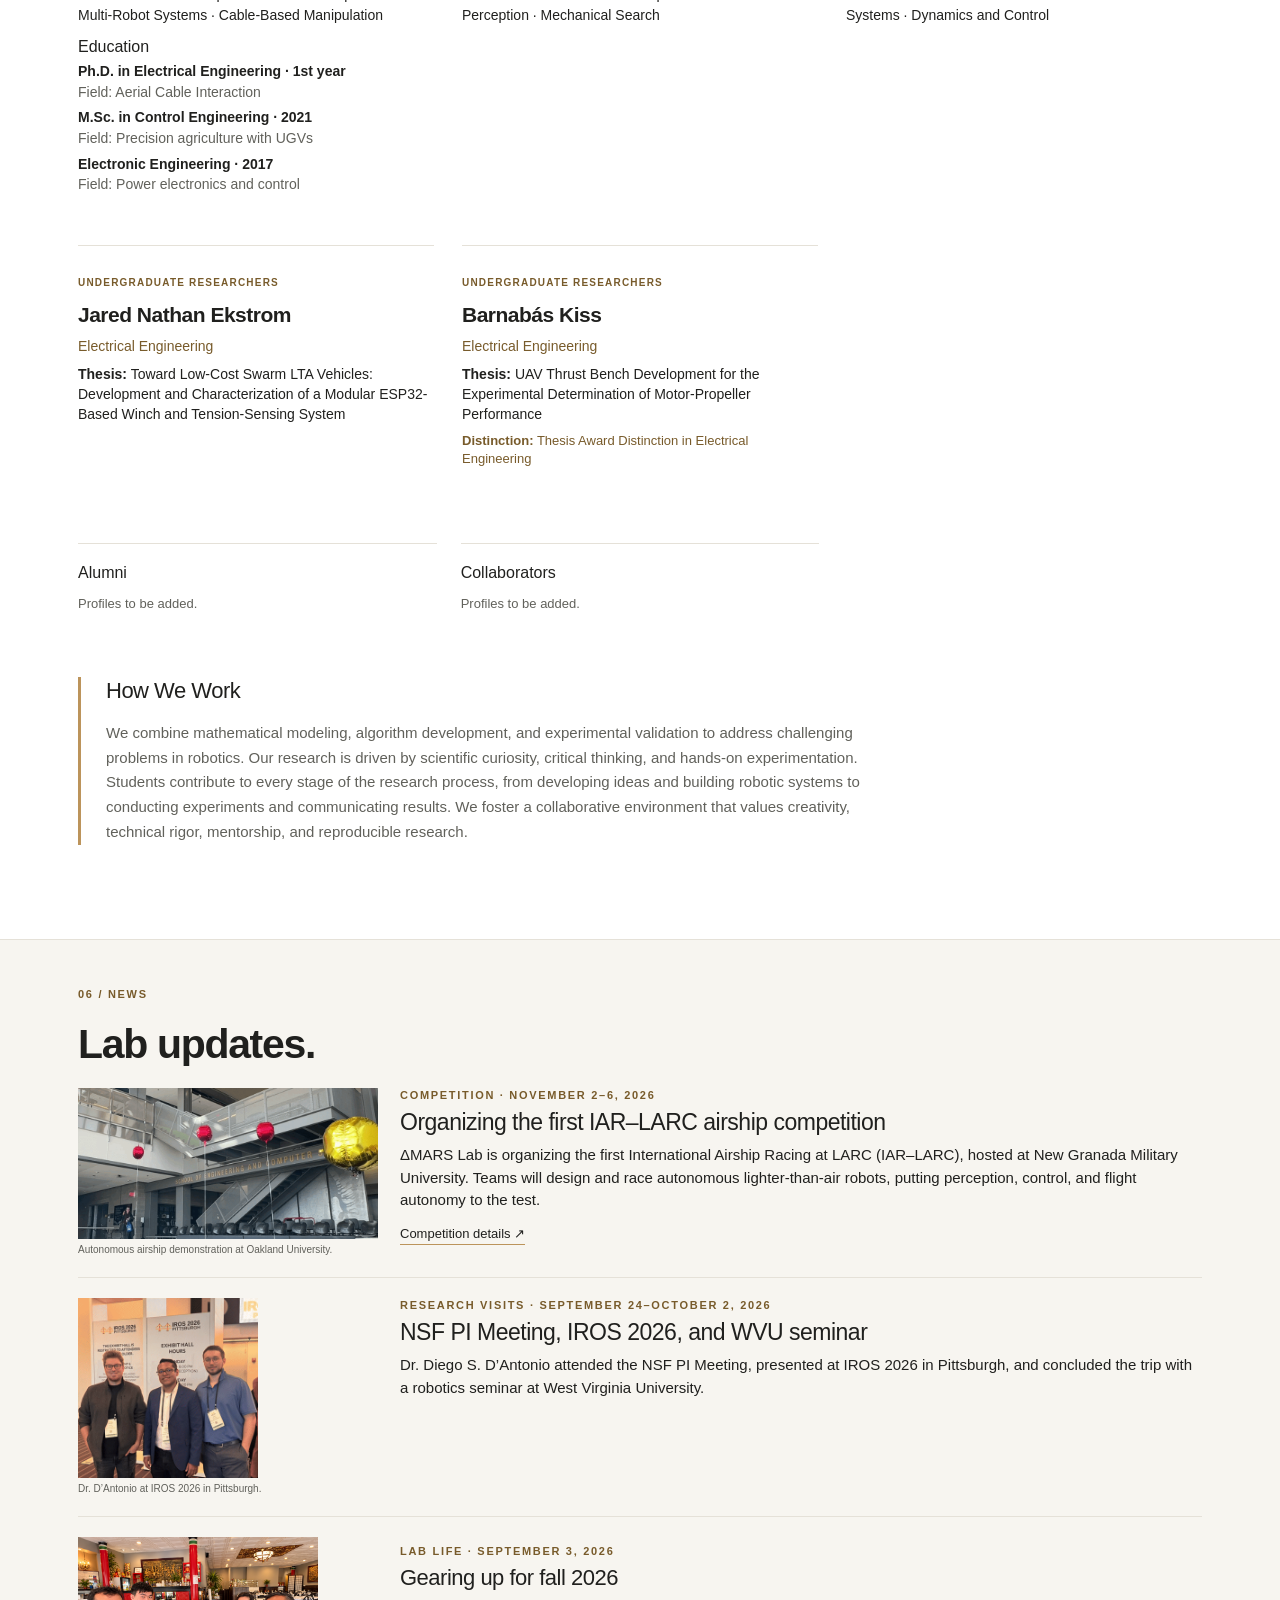
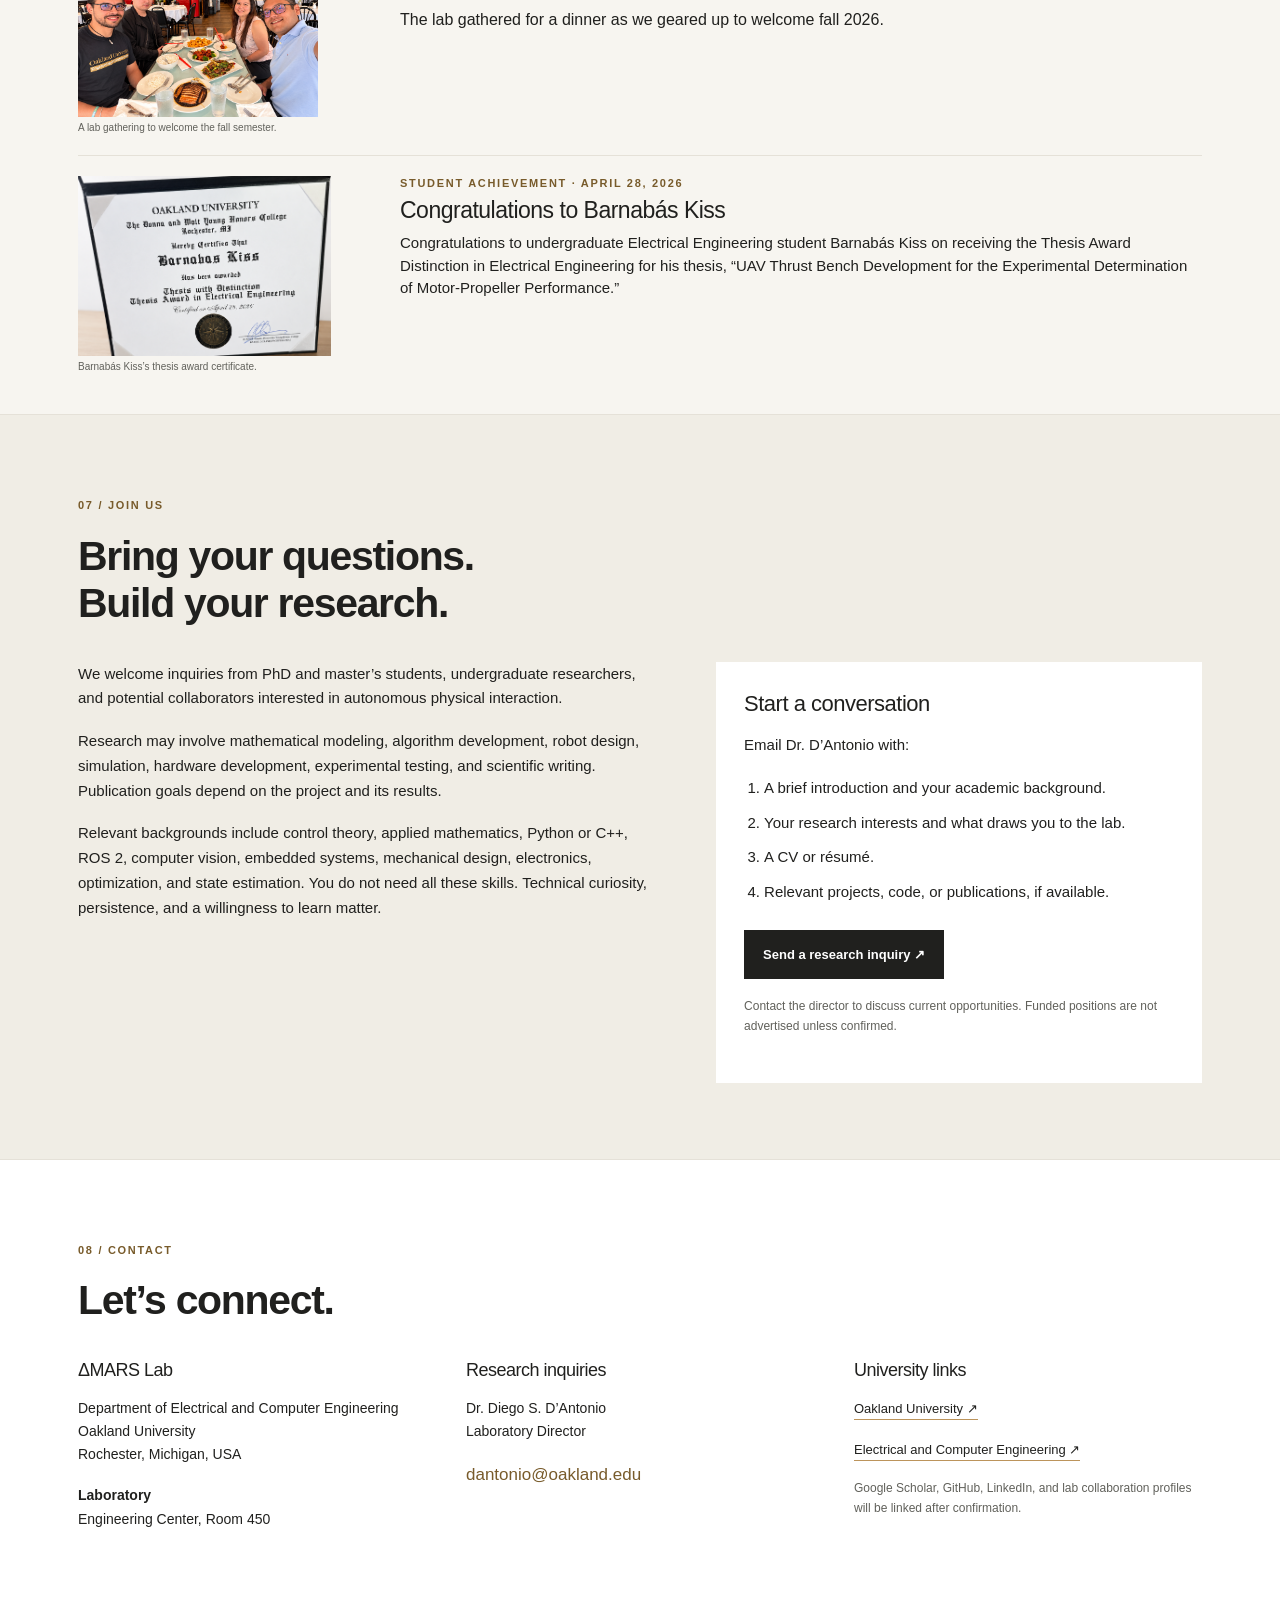
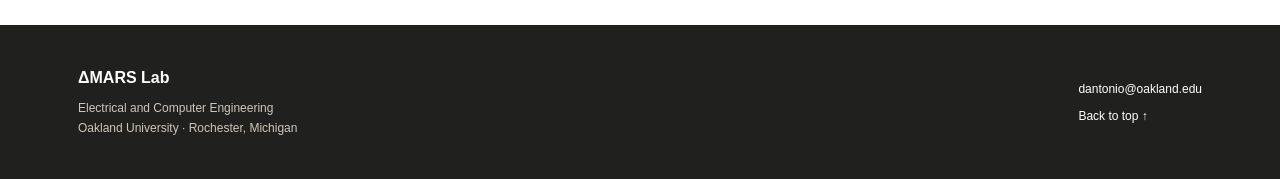
==== commit 8f59baf9: "Reduce space above homepage headline" ====
--- a/index.html
+++ b/index.html
@@ -2,7 +2,7 @@
 <html lang="en"><head><meta charset="utf-8"><meta name="viewport" content="width=device-width, initial-scale=1">
 <title>ΔMARS Lab | Δ Multi-Agent Robotic Systems Lab</title><meta name="description" content="ΔMARS Lab at Oakland University studies cooperative robotics, physical interaction, and autonomous manipulation, with a distinctive focus on cables and robotic knotting.">
 <meta property="og:title" content="ΔMARS Lab | Δ Multi-Agent Robotic Systems Lab"><meta property="og:description" content="Advancing autonomous robotics through cooperative coordination, physical interaction, and intelligent manipulation."><meta property="og:type" content="website">
-<link rel="icon" href="assets/img/lab-mark.svg" type="image/svg+xml"><link rel="stylesheet" href="assets/vendor/bootstrap/css/bootstrap.min.css"><link rel="stylesheet" href="assets/css/lab.css?v=20261021b"><link rel="stylesheet" href="assets/vendor/bootstrap-icons/bootstrap-icons.css"></head>
+<link rel="icon" href="assets/img/lab-mark.svg" type="image/svg+xml"><link rel="stylesheet" href="assets/vendor/bootstrap/css/bootstrap.min.css"><link rel="stylesheet" href="assets/css/lab.css?v=20261021c"><link rel="stylesheet" href="assets/vendor/bootstrap-icons/bootstrap-icons.css"></head>
 <body><a class="skip-link" href="#main">Skip to content</a><header class="lab-header"><div class="container header-inner"><a class="brand" href="index.html"><span class="brand-wordmark"><img class="brand-logo" src="assets/img/delta-mars-logo.png" alt="ΔMARS"><span class="brand-lab">Lab</span></span></a><button class="menu-toggle" type="button" aria-controls="navigation" aria-expanded="false">Menu</button><nav id="navigation" aria-label="Main navigation"><a href="#hero">Home</a><a href="#about">About</a><a href="#research">Research</a><a href="#projects">Projects</a><a href="#publications">Publications</a><a href="#people">People</a><a href="#news">News</a><a href="#join">Join Us</a><a href="#contact">Contact</a></nav></div></header>
 <main id="main"><section id="hero" class="lab-hero"><div class="container hero-grid"><div><h1>Robots That Cooperate,<br><span>Manipulate, and Interact.</span></h1><p class="hero-support">Advancing autonomous robotics through cooperative coordination, physical interaction, and intelligent manipulation.</p><p class="hero-description">At ΔMARS Lab, we investigate how robots collaborate and interact with the physical world. From autonomous cable manipulation and robotic knotting to cooperative aerial transportation and blimp systems, our research combines modeling, perception, planning, and control to develop new capabilities for autonomous robots.</p><div class="hero-links"><a class="lab-button" href="#research">Explore Our Research <span aria-hidden="true">→</span></a><a class="text-link" href="#projects">Discover Our Projects <span aria-hidden="true">↗</span></a></div></div><figure class="hero-media"><video class="hero-experiment" src="assets/img/hitches.mp4" width="338" height="190" aria-label="Aerial robots manipulating cables around a cylindrical object during a laboratory experiment." autoplay muted loop playsinline controls preload="metadata"></video><figcaption class="media-caption">Cable interlacing and cooperative aerial manipulation</figcaption></figure></div><div class="container research-path"><span>Cooperative robotics</span><span aria-hidden="true">·</span><span>Physical interaction</span><span aria-hidden="true">·</span><span>Autonomous manipulation</span></div></section><section id="about" class="content-section"><div class="container"><div class="section-intro"><span class="eyebrow">01 / About the lab</span><h2>Robots that act on the world.</h2></div><div class="about-grid"><div><p>ΔMARS Lab studies cooperative robotics, physical interaction, and autonomous manipulation. We investigate how individual robots and teams coordinate their actions, manipulate objects, and establish useful physical relationships with their environments. Our research connects dynamics, control, perception, and planning across aerial and ground platforms, including multirotor vehicles, autonomous blimps, and heterogeneous robotic teams.</p><p>Cable-based manipulation and robotic knotting form a distinctive focus within this broader agenda. Cables, ropes, and knots are not only objects to manipulate: they can become mechanisms for establishing connections, distributing forces, securing payloads, and creating mechanical constraints. We investigate autonomous cable routing, hitch and knot formation, interlacing, tension regulation, and friction-based grasping alongside broader questions of contact-rich interaction and cooperative autonomy.</p><p>Our approach combines mathematical foundations, algorithms, and experimental systems. Models guide planning and feedback, while physical experiments reveal where assumptions need refinement. This cycle connects scientific understanding with robotic behavior and supports research beyond any single mechanism or platform. Directed by Dr. Diego S. D’Antonio, the laboratory is part of Oakland University’s Department of Electrical and Computer Engineering in Rochester, Michigan.</p><p class="name-note">The symbol Δ (delta) represents incremental advances in robotic autonomy, physical interaction, and coordination that enable the development of increasingly capable multi-agent robotic systems.</p></div><div class="statement-panel"><h3>Mission</h3><p>Advance cooperative robotics and autonomous manipulation through modeling, perception, planning, control, and experiments, with a distinctive focus on cables, knots, and contact-rich interactions.</p><h3>Vision</h3><p>Enable robots to cooperate and exploit physical interactions—including cables, ropes, and knots—to accomplish complex manipulation and transportation tasks across aerial and ground platforms.</p></div></div><div class="principle-grid"><article><span class="eyebrow">01</span><h3>Mathematical foundations</h3><p>We build explicit models of geometry, dynamics, contact, and uncertainty. Assumptions and operating conditions remain visible so that analysis supports interpretable design decisions.</p></article><article><span class="eyebrow">02</span><h3>Integrated autonomy</h3><p>Perception, planning, and control work together. Measurements inform task decisions, and planned actions account for the forces and constraints that controllers must manage.</p></article><article><span class="eyebrow">03</span><h3>Physical validation</h3><p>We use robot experiments to examine where models hold and where they fail. Measured behavior, reproducible procedures, and honest reporting guide the next iteration.</p></article></div></div></section><section id="research" class="content-section featured-focus"><div class="container"><span class="eyebrow">Distinctive research focus</span><h2>Cable Manipulation and Robotic Knotting</h2><p class="focus-subtitle">Enabling robots to manipulate flexible structures and exploit their mechanical properties.</p><div class="focus-grid"><div><p>We investigate how autonomous robots can manipulate cables, ropes, and other deformable linear objects to establish physical connections, secure objects, and perform complex manipulation tasks.</p><p>Our research explores autonomous hitch and knot formation, cable interlacing, tension regulation, contact mechanics, and friction-based grasping.</p><p>By combining mathematical modeling, planning, control, and experimental robotics, we seek to enable robots to exploit the mechanical properties of flexible materials for manipulation and cooperative transportation.</p><p><strong>Potential applications:</strong> Aerial grasping, Object securement, Robotic assembly, Cooperative transportation, Manipulation in challenging environments.</p><a class="text-link" href="project-cable-interlacing.html">Explore cable interlacing →</a></div><div class="scientific-question"><h3>A connecting scientific question</h3><p>How can autonomous multi-robot systems coordinate their actions and leverage contact dynamics and mechanical interactions with deformable linear objects—including cable tension, friction, and topological constraints—to enable complex manipulation capabilities beyond those achievable by individual robots?</p><p class="small-note">Cables and knots can establish connections, distribute forces, secure payloads, and create mechanical constraints.</p></div></div></div></section><section id="projects" class="content-section"><div class="container"><div class="section-intro"><span class="eyebrow">03 / Projects</span><h2>Specific questions. Physical systems.</h2><p class="section-description">Project concepts and verified research records, with the current evidence stated for each.</p></div><div class="projects-grid"><article class="project-card"><div class="media-slot"><span class="media-cross" aria-hidden="true">＋</span><span>Using cables to form a grasp</span><small>Experimental media to be added</small></div><div class="card-body"><span class="status">Published research · IEEE Transactions on Robotics, 2026</span><h3><a href="project-cable-interlacing.html">Autonomous Aerial Grasping Through Cable Interlacing</a></h3><p>This project investigates how multiple aerial robots arrange and interlace cables around an object to establish an attachment for lifting and transportation. It connects cable routing, contact and friction mechanics, and team coordination. Cable-based grasp formation offers a way to explore securement without relying on a conventional rigid gripper.</p><a class="text-link" href="project-cable-interlacing.html">Explore project <span aria-hidden="true">→</span></a></div></article><article class="project-card"><div class="media-slot"><span class="media-cross" aria-hidden="true">＋</span><span>Coordinating a load as cable geometry changes</span><small>Experimental media to be added</small></div><div class="card-body"><span class="status">Preprint · experiments reported</span><h3><a href="project-sliding-transport.html">Cooperative Aerial Transportation with Sliding Cable Attachments</a></h3><p>This project studies cooperative payload transportation when a cable can slide through an attachment on the load. Changing cable distribution couples robot motion, payload dynamics, and interaction forces. An author-posted preprint reports a dual-quadrotor system, geometry-based reference generation, and experimental demonstrations of the approach.</p><a class="text-link" href="project-sliding-transport.html">Explore project <span aria-hidden="true">→</span></a></div></article><article class="project-card"><div class="media-slot"><span class="media-cross" aria-hidden="true">＋</span><span>Studying selected capture interactions in a terrestrial testbed</span><small>Experimental media to be added</small></div><div class="card-body"><span class="status">Research direction · project stage to confirm</span><h3><a href="project-blimp-capture.html">Cooperative Blimp Swarms for Space-Debris Capture Emulation</a></h3><p>This project explores lightweight robotic blimps as platforms for studying selected aspects of cooperative capture and transportation. The research concept involves coordinated motion, interaction with moving objects, and cable-mediated handling. Blimp experiments can support controlled studies of these interactions; they do not reproduce true orbital microgravity dynamics.</p><a class="text-link" href="project-blimp-capture.html">Explore project <span aria-hidden="true">→</span></a></div></article><article class="project-card"><div class="media-slot"><span class="media-cross" aria-hidden="true">＋</span><span>Observing the physical interaction state</span><small>Experimental media to be added</small></div><div class="card-body"><span class="status">Research direction · project stage to confirm</span><h3><a href="project-cable-sensing.html">Cable Interaction Sensing and Control</a></h3><p>Robot motion alone may not reveal whether a cable is taut, slipping, or contacting an object. This research direction develops sensing and modeling strategies for cable interaction, including tension, angle, and contact geometry. The goal is to connect reduced-order interaction estimates with feedback control and manipulation decisions.</p><a class="text-link" href="project-cable-sensing.html">Explore project <span aria-hidden="true">→</span></a></div></article><article class="project-card"><div class="media-slot"><span class="media-cross" aria-hidden="true">＋</span><span>Using physical actions to reveal and retrieve objects</span><small>Experimental media to be added</small></div><div class="card-body"><span class="status">Exploratory research direction</span><h3><a href="project-robot-search.html">Autonomous Robotic Search and Manipulation</a></h3><p>This exploratory direction combines active perception, scene understanding, and physical manipulation to search for and retrieve objects. A robot may need to move an obstacle before it can observe or grasp a target. We investigate how observations and actions can inform each other in a closed-loop autonomous process.</p><a class="text-link" href="project-robot-search.html">Explore project <span aria-hidden="true">→</span></a></div></article></div></div></section><section id="publications" class="content-section"><div class="container"><div class="section-intro"><span class="eyebrow">04 / Publications</span><h2>Publications.</h2><p class="section-description">Explore our research publications by year, publication type, and topic.</p></div><div class="filters" aria-label="Publication filters"><label>Year<select id="filter-year"><option value="all">All years</option><option>2026</option><option>2025</option><option>2023</option><option>2022</option><option>2021</option></select></label><label>Type<select id="filter-type"><option value="all">All types</option><option>Journal article</option><option>Conference paper</option><option>Preprint</option><option>Thesis</option><option>Presentation</option></select></label><label>Topic<select id="filter-topic"><option value="all">All topics</option><option>Blimps</option><option>Cable manipulation and knotting</option><option>Cooperation</option><option>Dynamics</option><option>Modular aerial robots</option><option>Perception and planning</option><option>Physical interaction</option><option>Task allocation</option></select></label><button id="reset-filters" type="button">Reset filters</button></div><p id="publication-count" class="small-note" role="status" aria-live="polite">16 publications shown</p><div id="publication-list" class="is-expanded" tabindex="0" role="region" aria-label="Research papers"><article class="publication publication-row" data-year="2026" data-type="Preprint" data-topics="Cooperation|Dynamics|Cable manipulation and knotting|Physical interaction"><div class="publication-thumbnail"><img src="assets/img/sliding-cable-paper.png" alt="Two quadrotors transporting a payload with a single cable sliding through a payload-mounted hook; annotated cable lengths and system geometry." loading="lazy"><p class="publication-image-credit"><a href="https://arxiv.org/html/2610.13665v1">Figure 1 · Tilaguy Lezama and D’Antonio</a> · <a href="https://creativecommons.org/licenses/by-nc-sa/4.0/">CC BY-NC-SA 4.0</a></p></div><div class="publication-content"><p class="publication-authors">Sebastian Tilaguy Lezama and Diego S. D’Antonio</p><h3 class="publication-title">Cooperative Aerial Transportation of a Payload with a Sliding Cable Attachment <span class="publication-badge">Preprint</span></h3><p class="publication-venue">In: arXiv preprint · arXiv:2610.13665, 2026.</p><div class="publication-meta"><button type="button" class="publication-disclosure" aria-expanded="false" aria-controls="abstract-sliding-preprint">Abstract</button><span class="meta-separator" aria-hidden="true">|</span><button type="button" class="publication-disclosure" aria-expanded="false" aria-controls="bibtex-sliding-preprint">BibTeX</button><span class="meta-separator" aria-hidden="true">|</span><span class="publication-tags"><span>Tags:</span> <button class="publication-tag" type="button" data-topic="Cooperation">cooperation</button><button class="publication-tag" type="button" data-topic="Dynamics">dynamics</button><button class="publication-tag" type="button" data-topic="Cable manipulation and knotting">cable manipulation and knotting</button><button class="publication-tag" type="button" data-topic="Physical interaction">physical interaction</button></span><span class="meta-separator" aria-hidden="true">|</span><span class="publication-resources"><span>Links:</span> <a href="https://arxiv.org/html/2610.13665v1" class="publication-resource" aria-label="Paper: Cooperative Aerial Transportation of a Payload with a Sliding Cable Attachment" title="Paper"><i class="bi bi-file-earmark-text" aria-hidden="true"></i><span>Paper</span></a><a href="project-sliding-transport.html" class="publication-resource" aria-label="Project: Cooperative Aerial Transportation of a Payload with a Sliding Cable Attachment" title="Project"><i class="bi bi-box-arrow-up-right" aria-hidden="true"></i><span>Project</span></a></span></div><div id="abstract-sliding-preprint" class="publication-panel" hidden><h4>Abstract summary</h4><p>Two quadrotors share a cable that slides through a hook on a suspended payload. The study models how cable redistribution couples vehicle motion and load dynamics, then develops geometrically feasible motion references subject to tension and actuation constraints. Physical experiments examine the resulting cooperative transportation approach.</p></div><div id="bibtex-sliding-preprint" class="publication-panel" hidden><h4>BibTeX</h4><pre><code>@misc{tilaguylezama2026sliding,
   title = {Cooperative Aerial Transportation of a Payload with a Sliding Cable Attachment},
--- a/assets/css/lab.css
+++ b/assets/css/lab.css
@@ -47,3 +47,5 @@
 
 @media(min-width:951px) and (max-width:1150px){.header-inner{gap:16px}nav{gap:12px}}
 @media(max-width:400px){.brand-logo{width:200px;height:50px}.brand-lab{font-size:24px}}
+
+.lab-hero{padding-top:24px}.lab-hero h1{margin-top:0}@media(max-width:950px){.lab-hero{padding-top:20px}}
